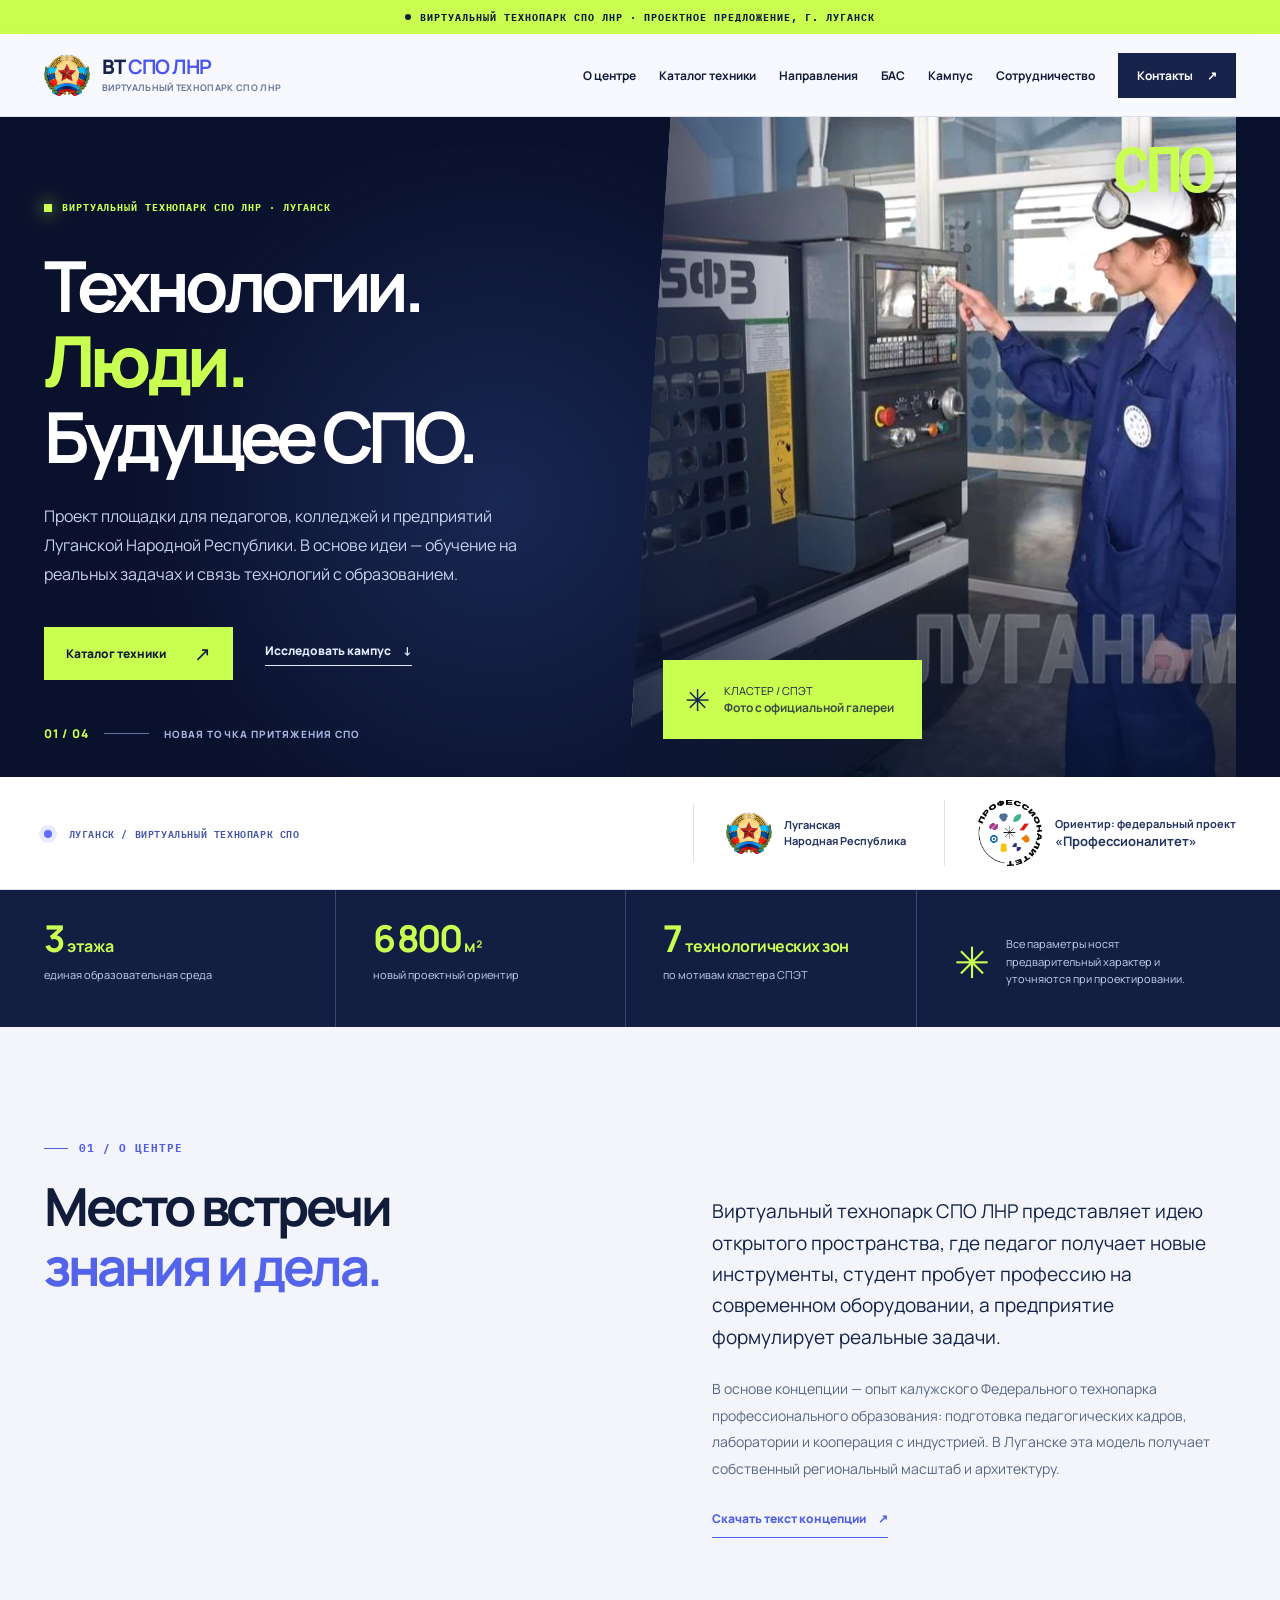
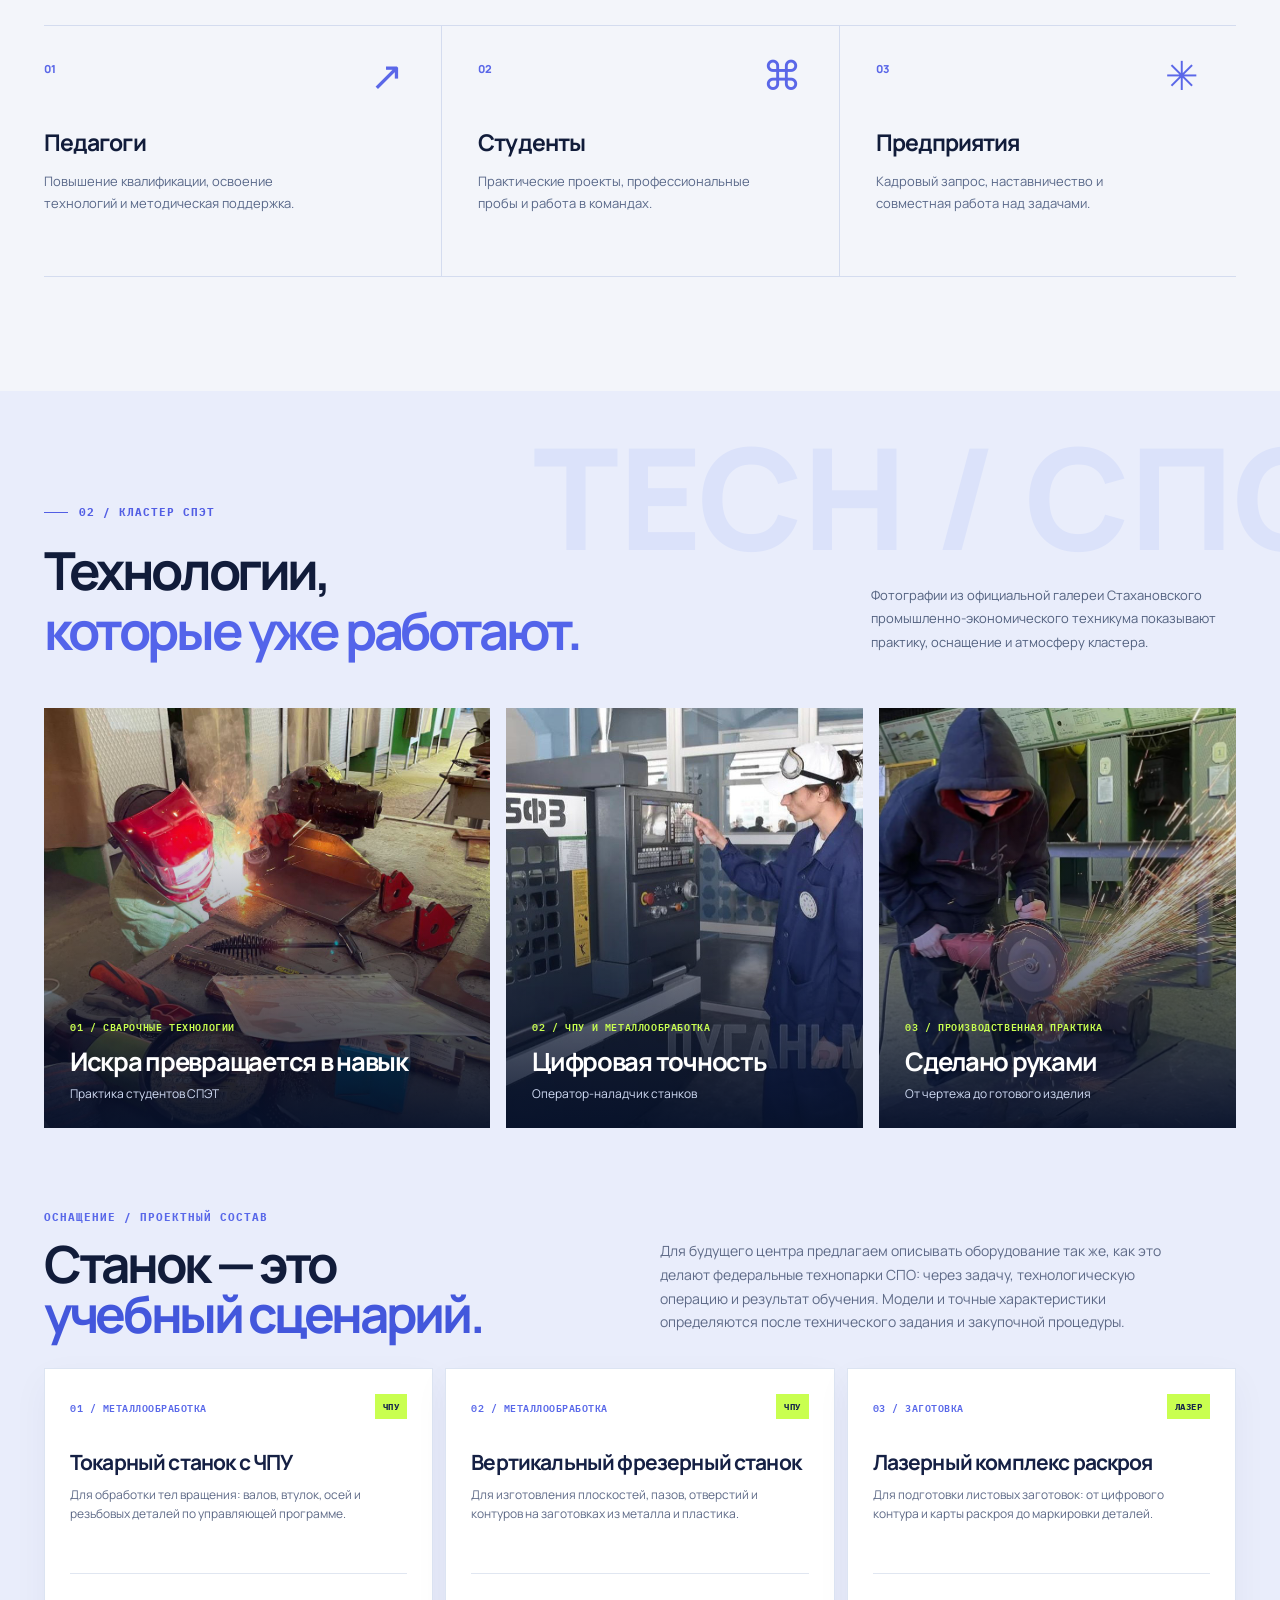
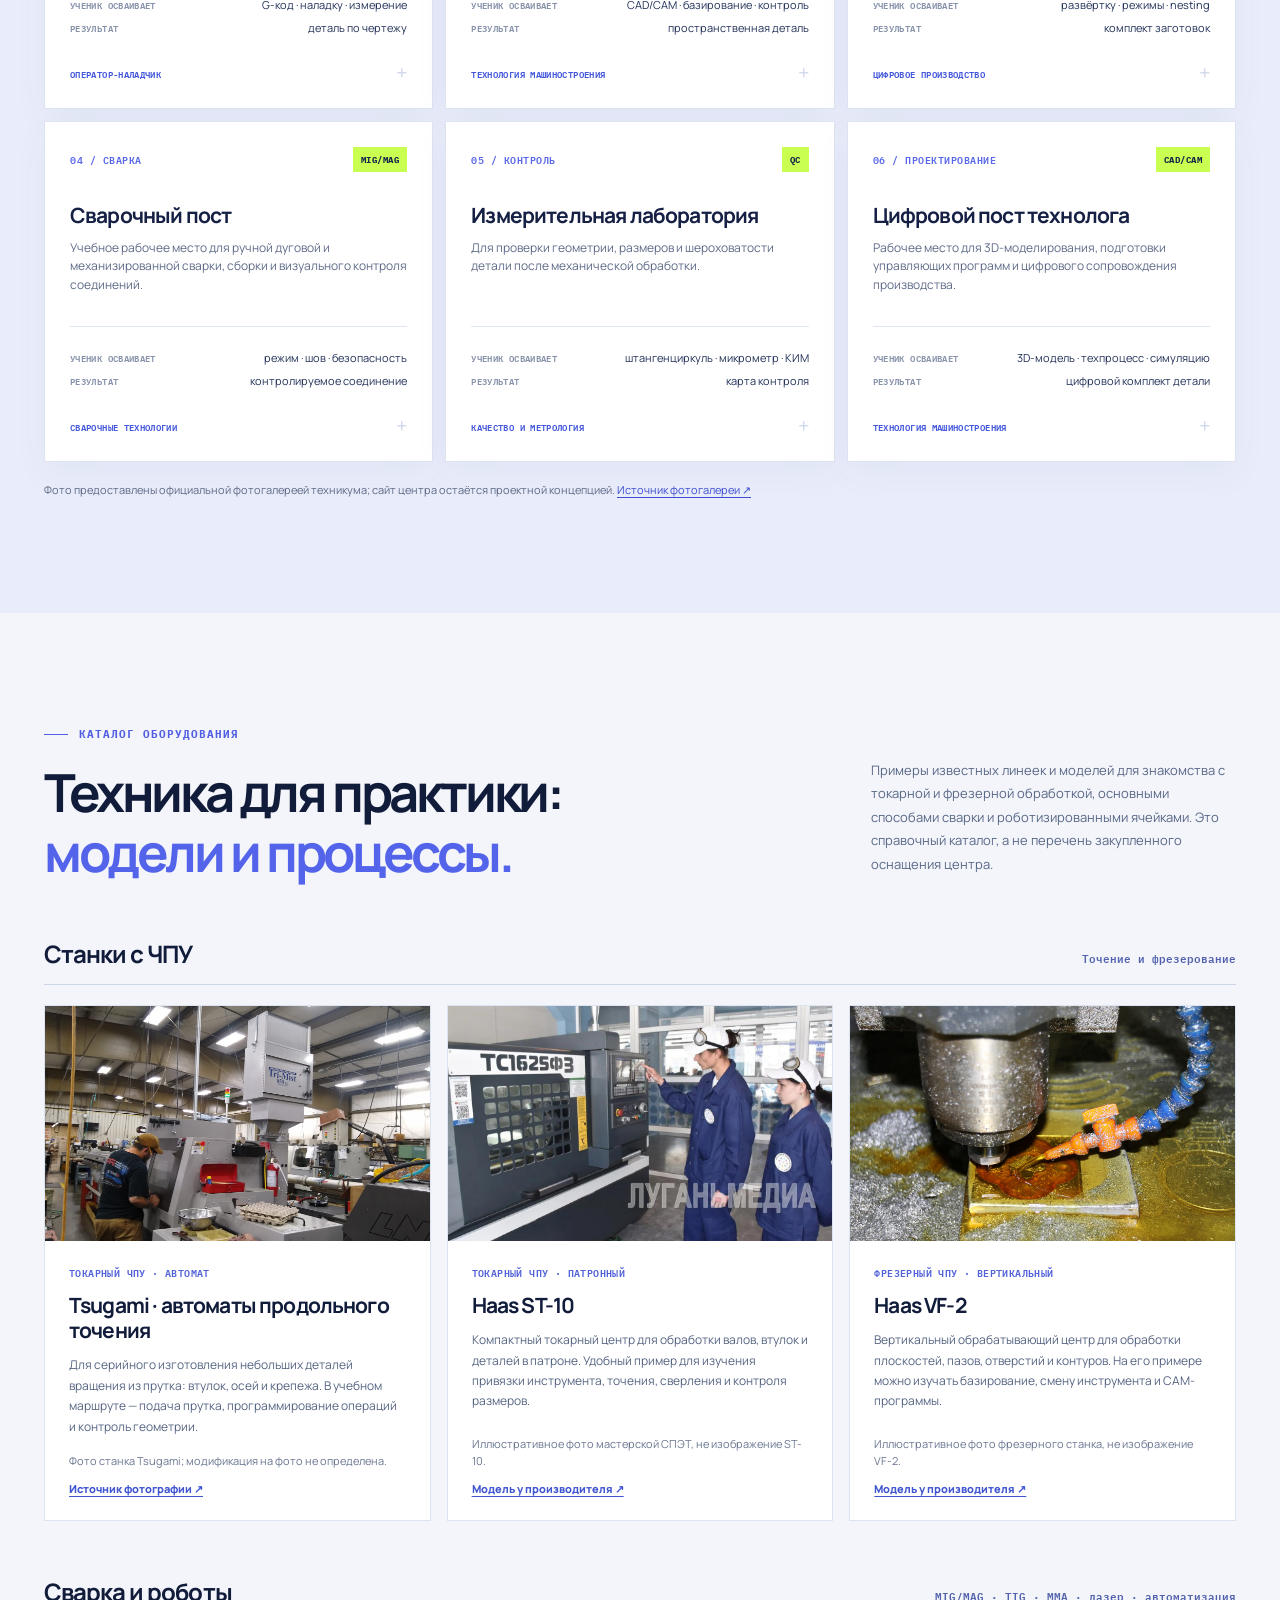
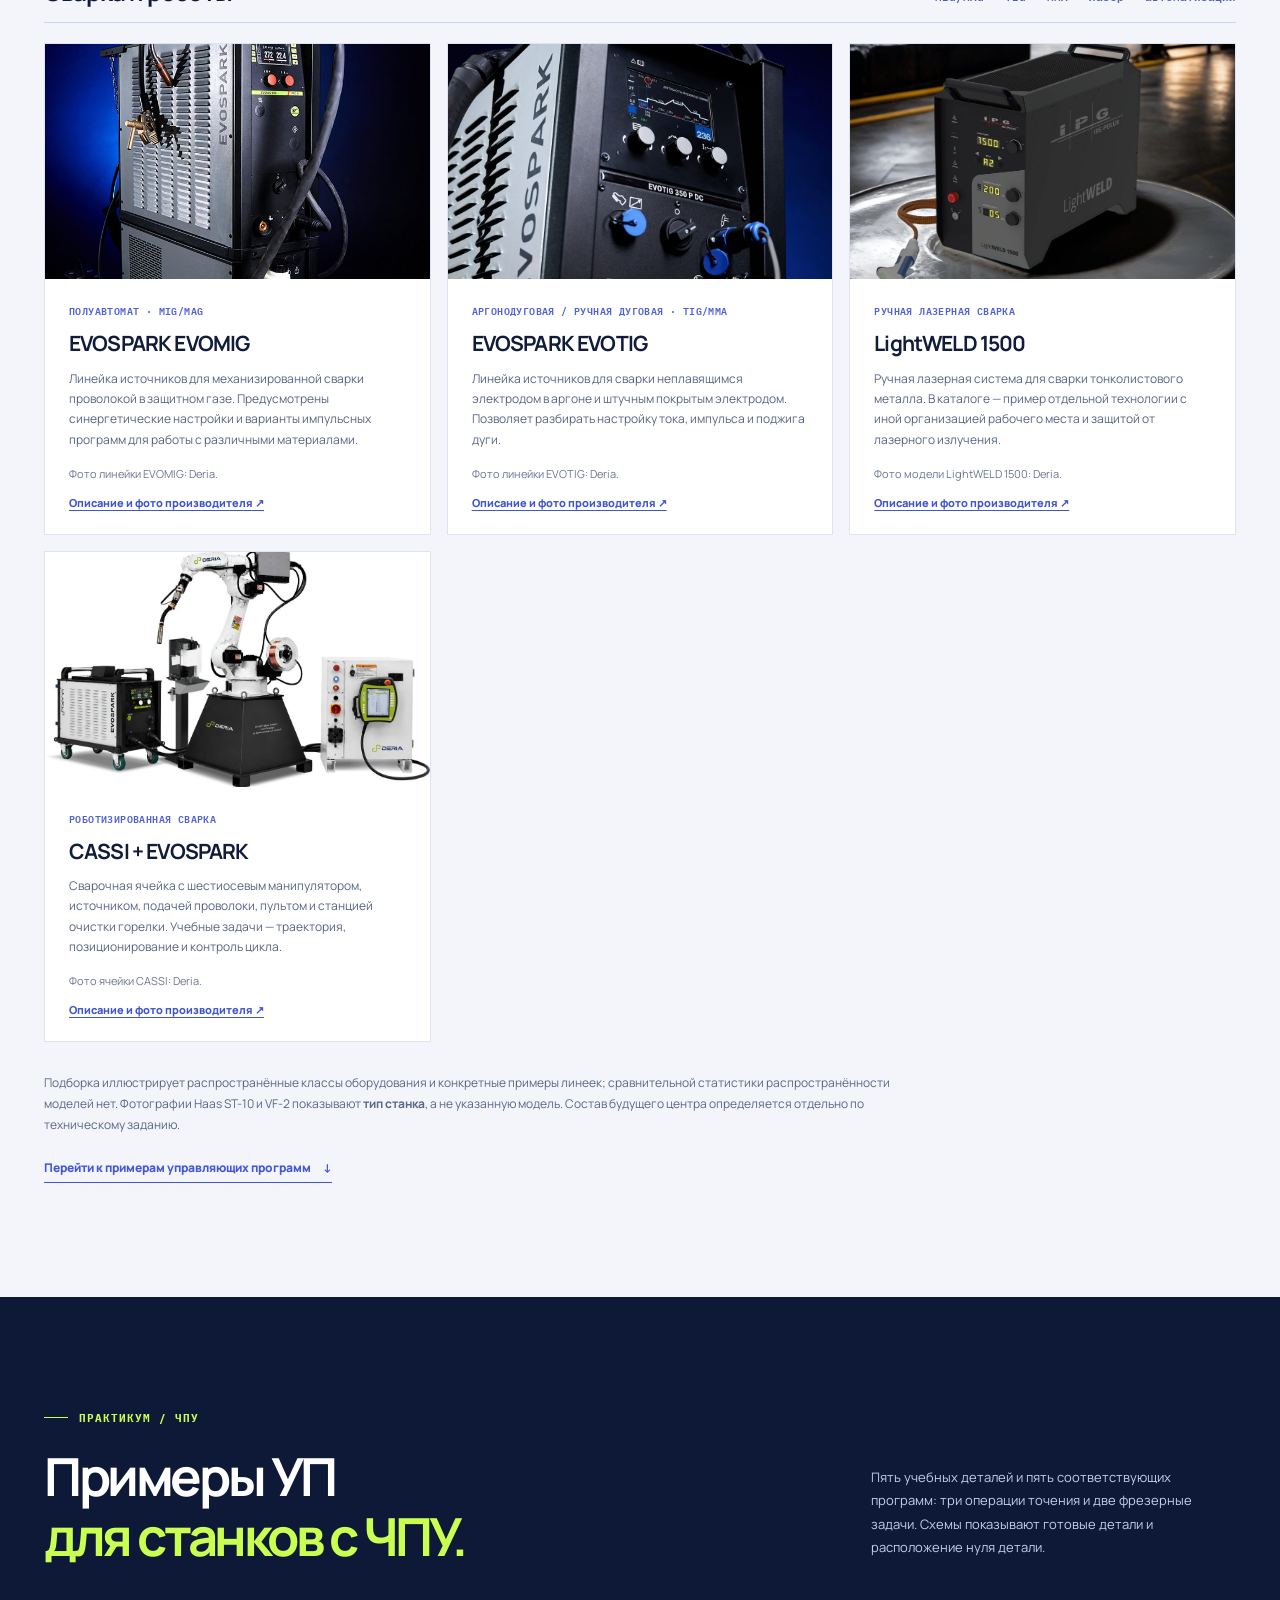
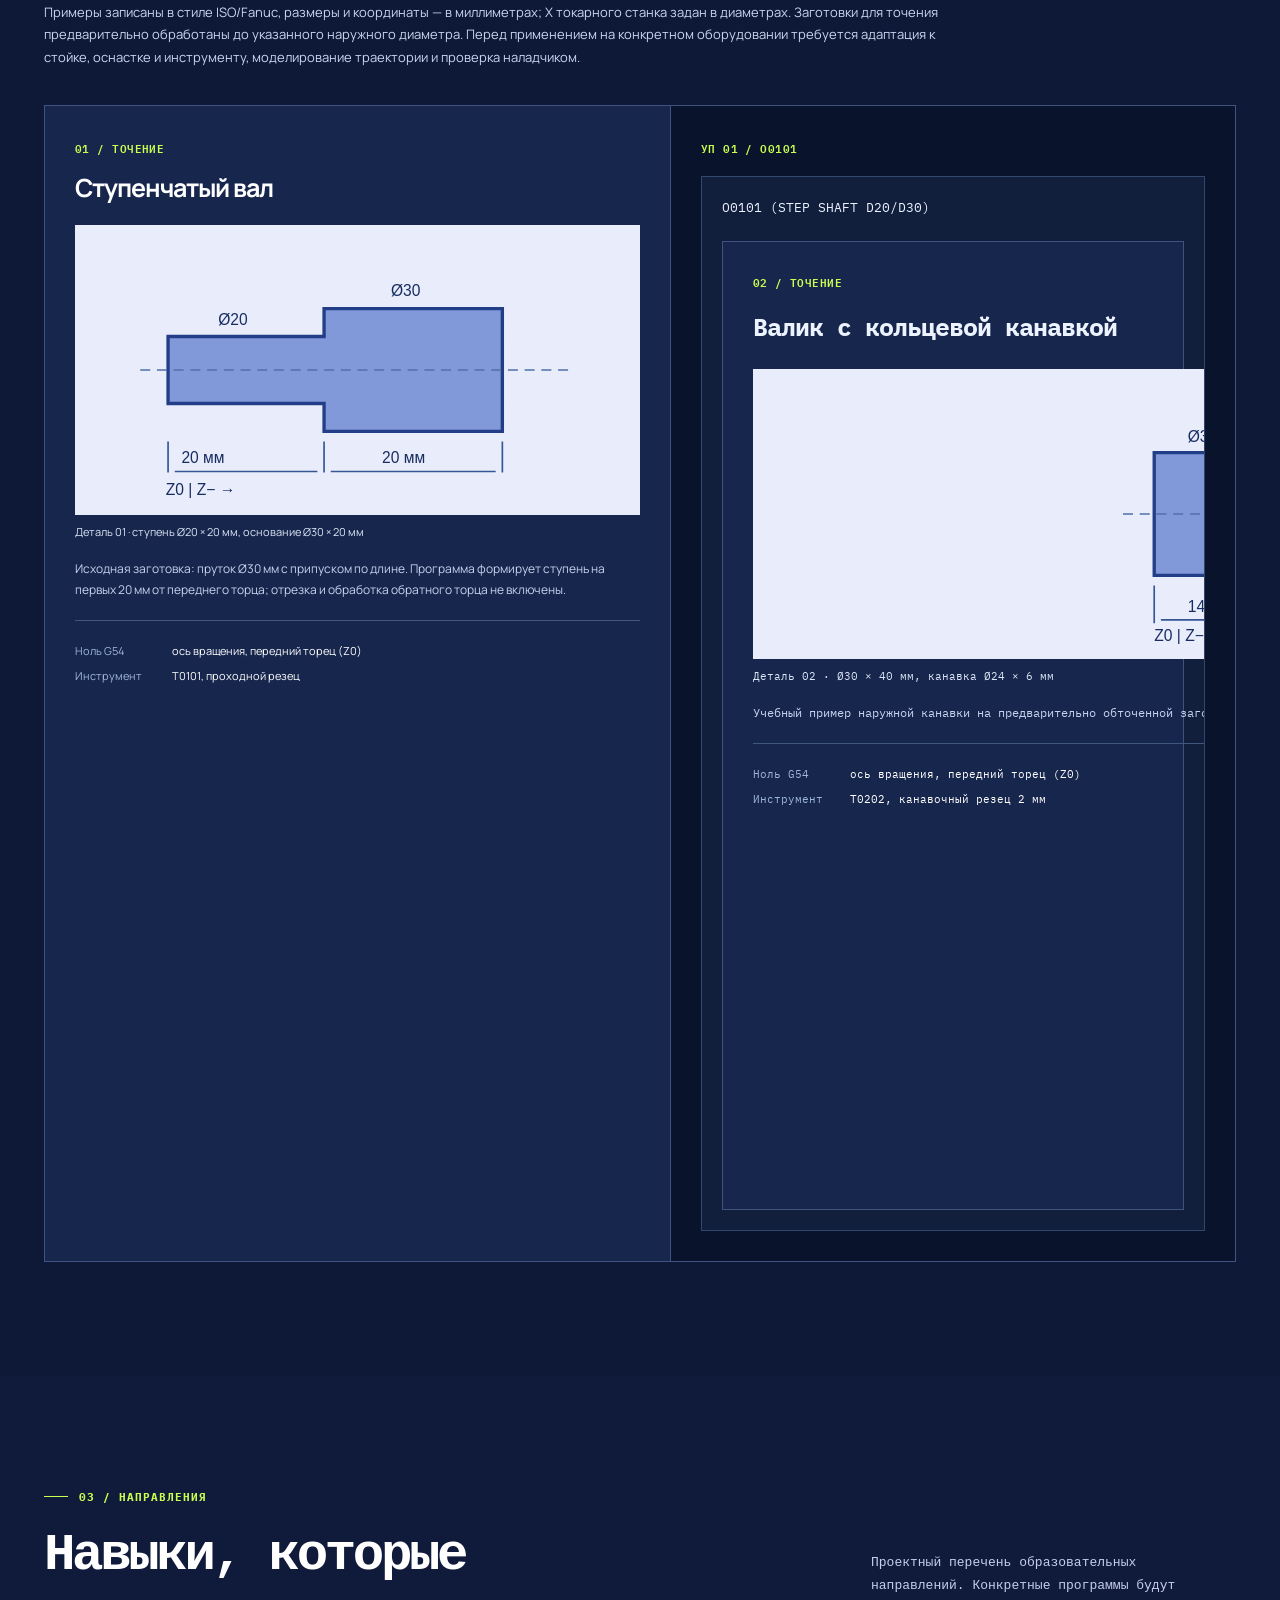
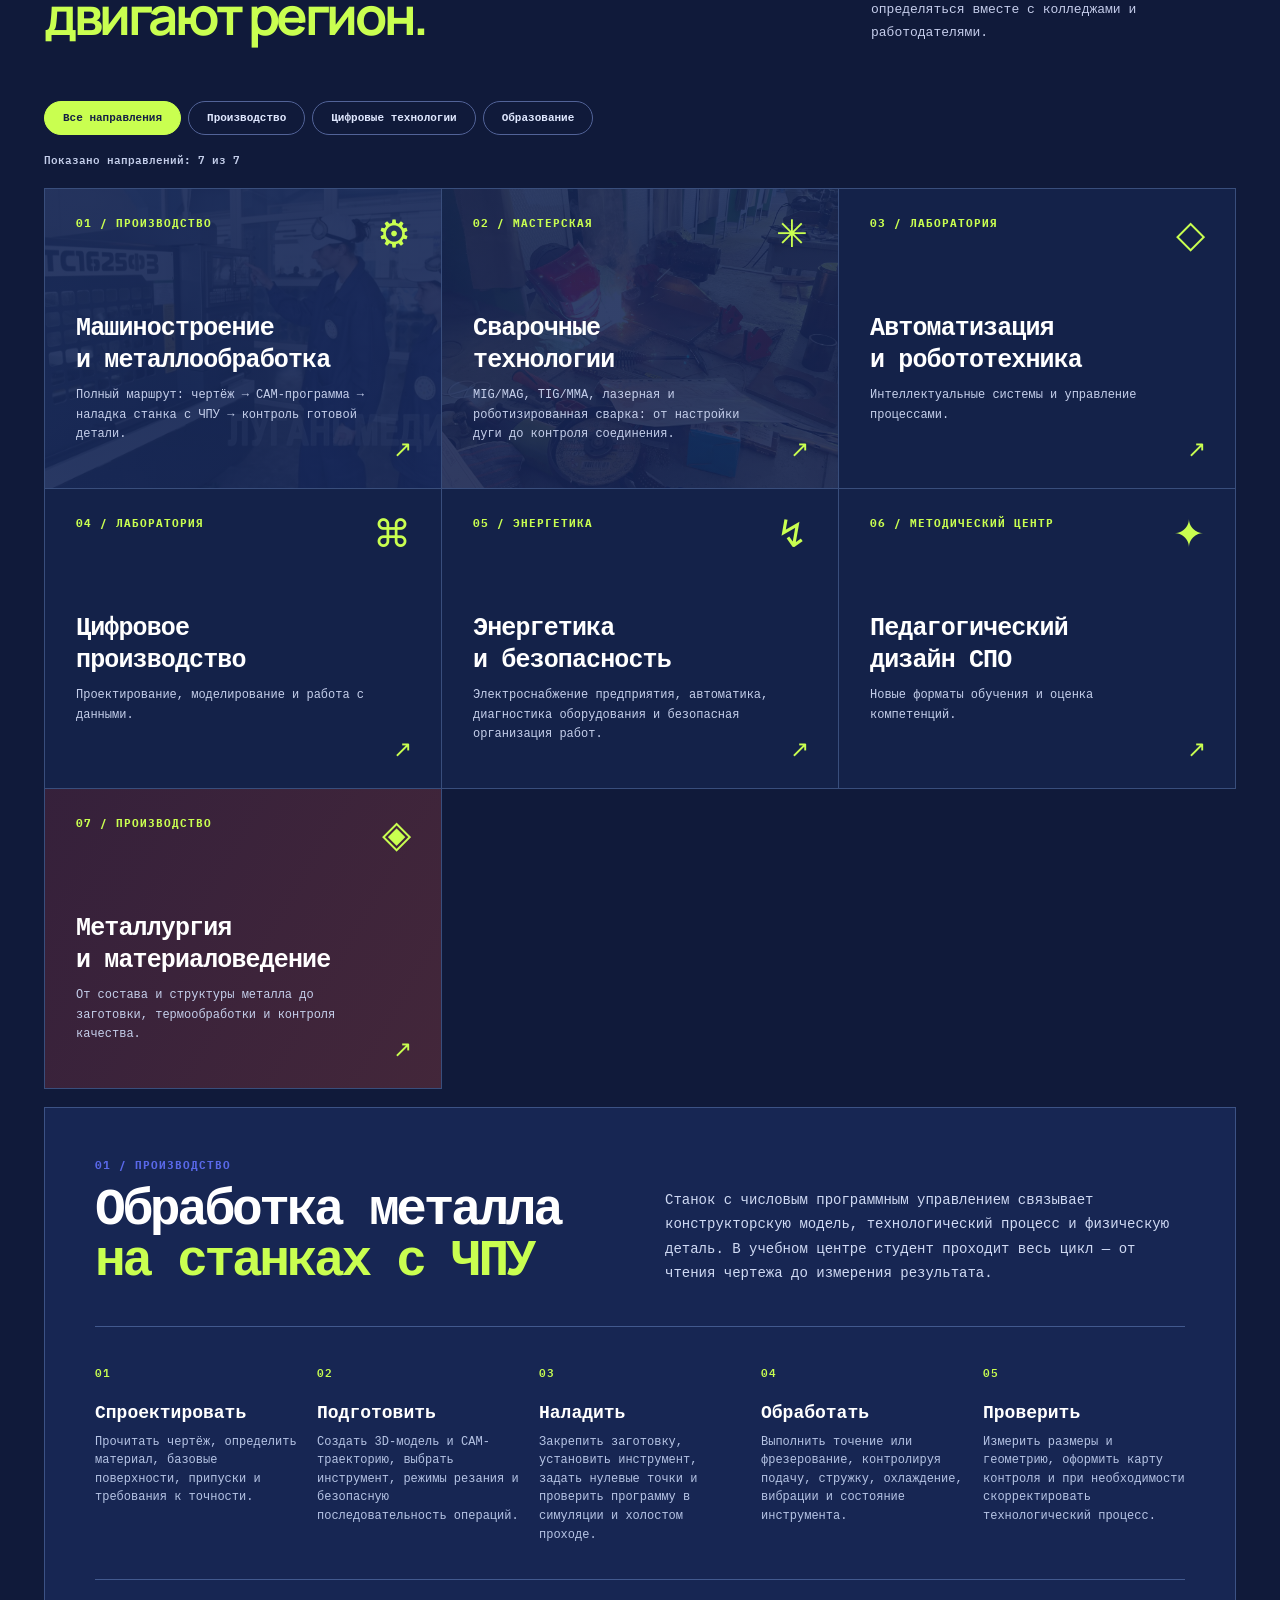
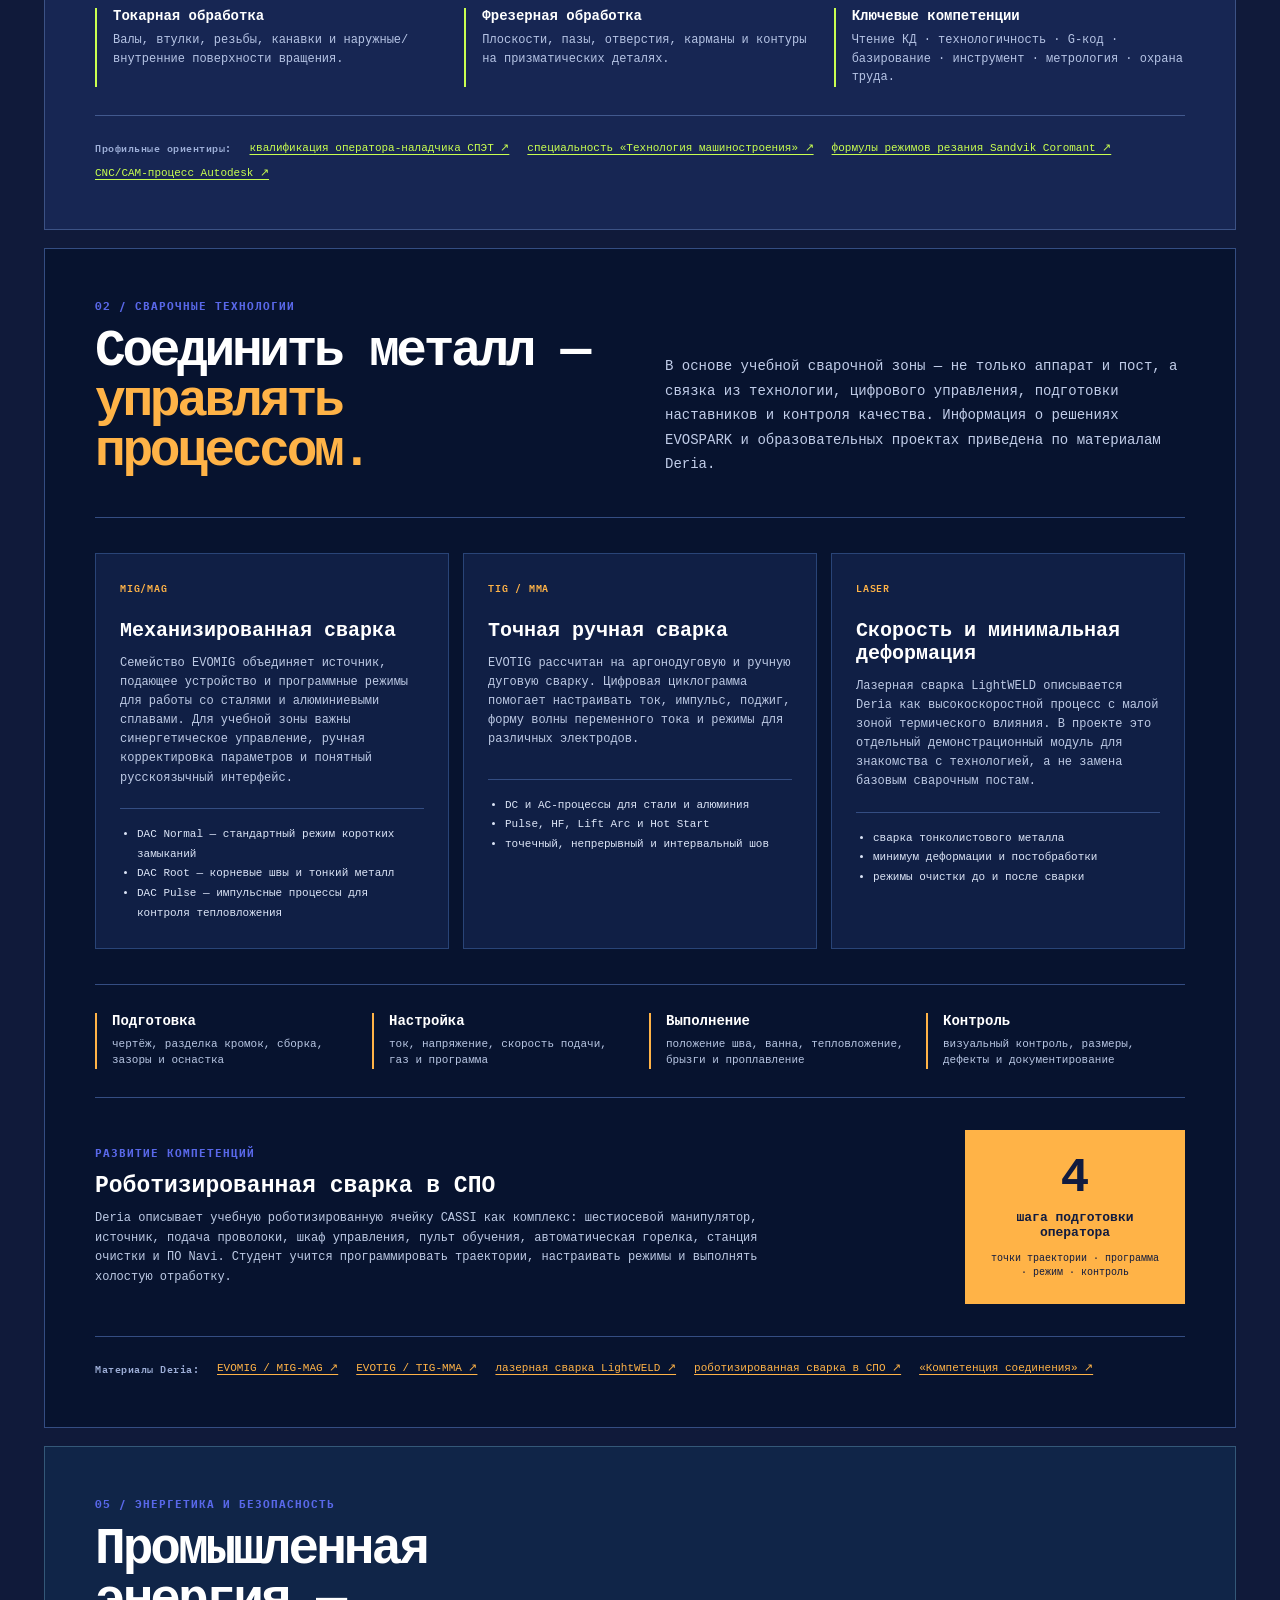
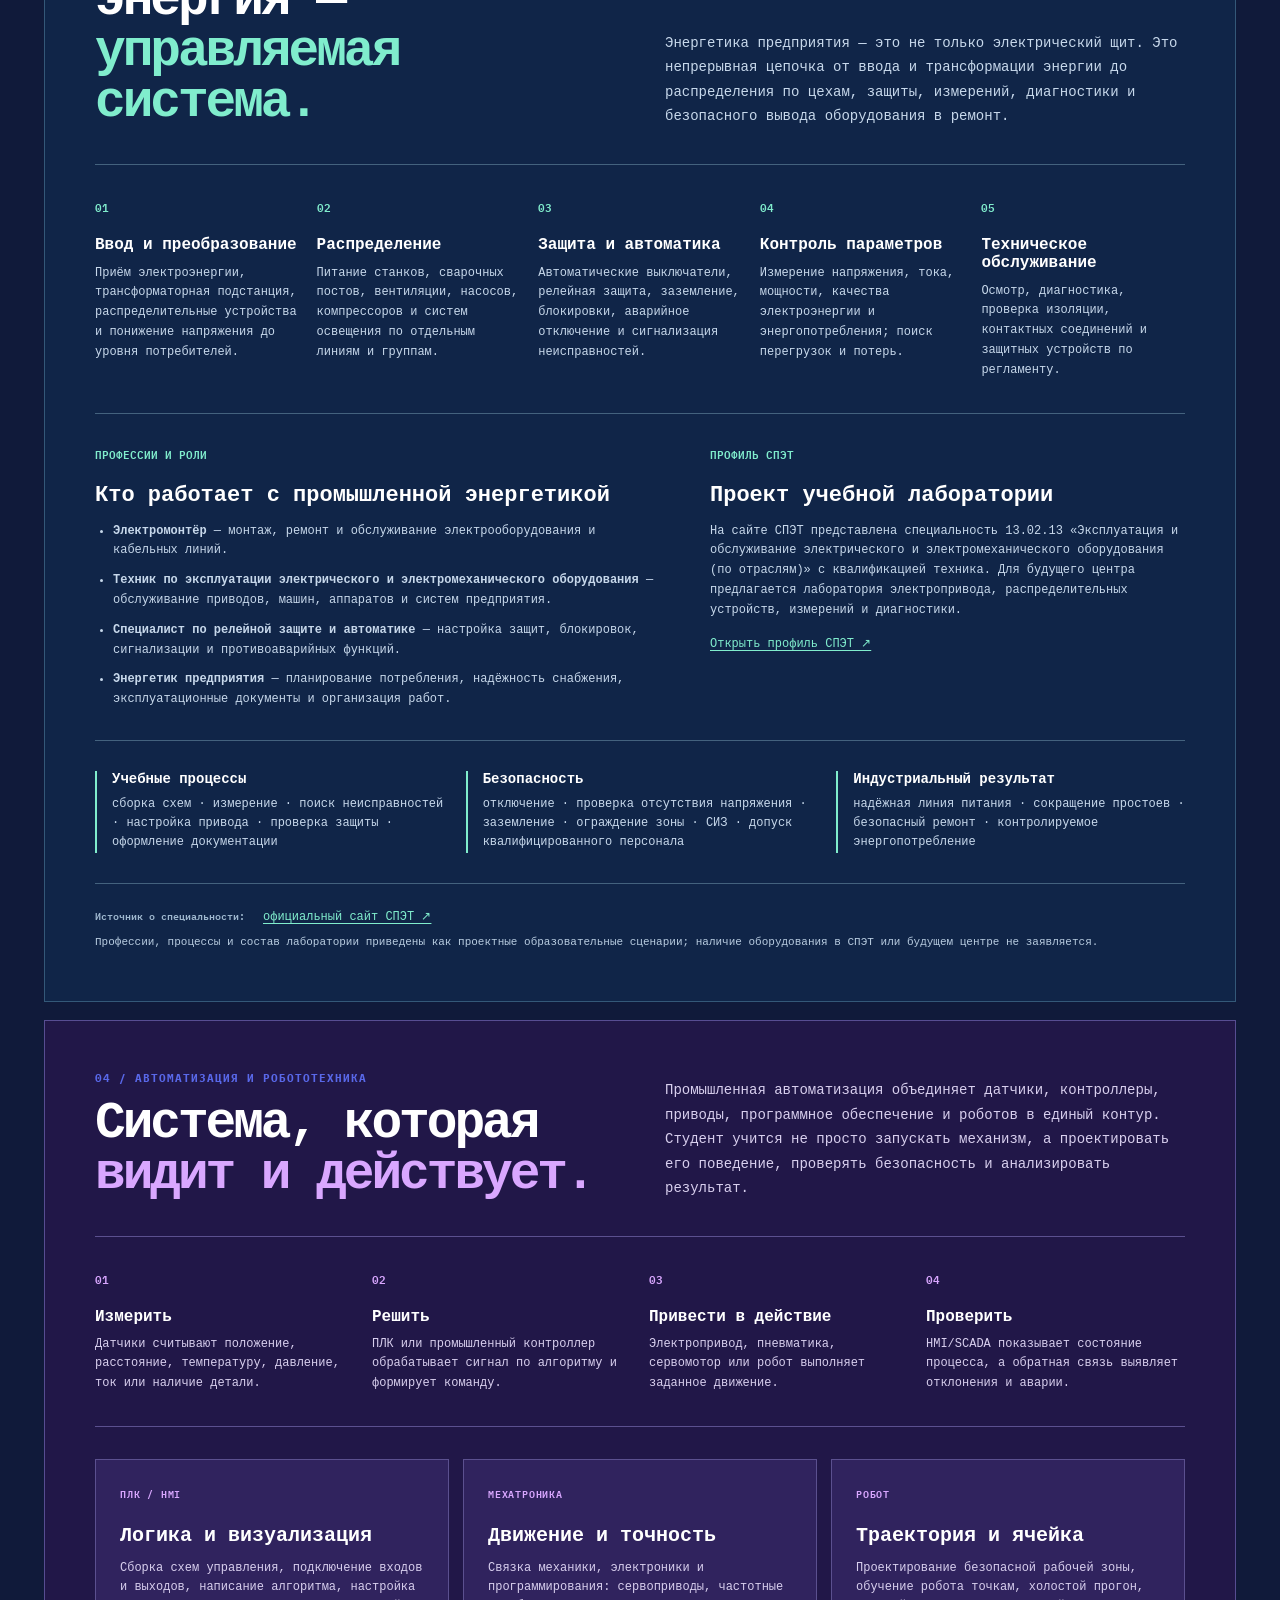
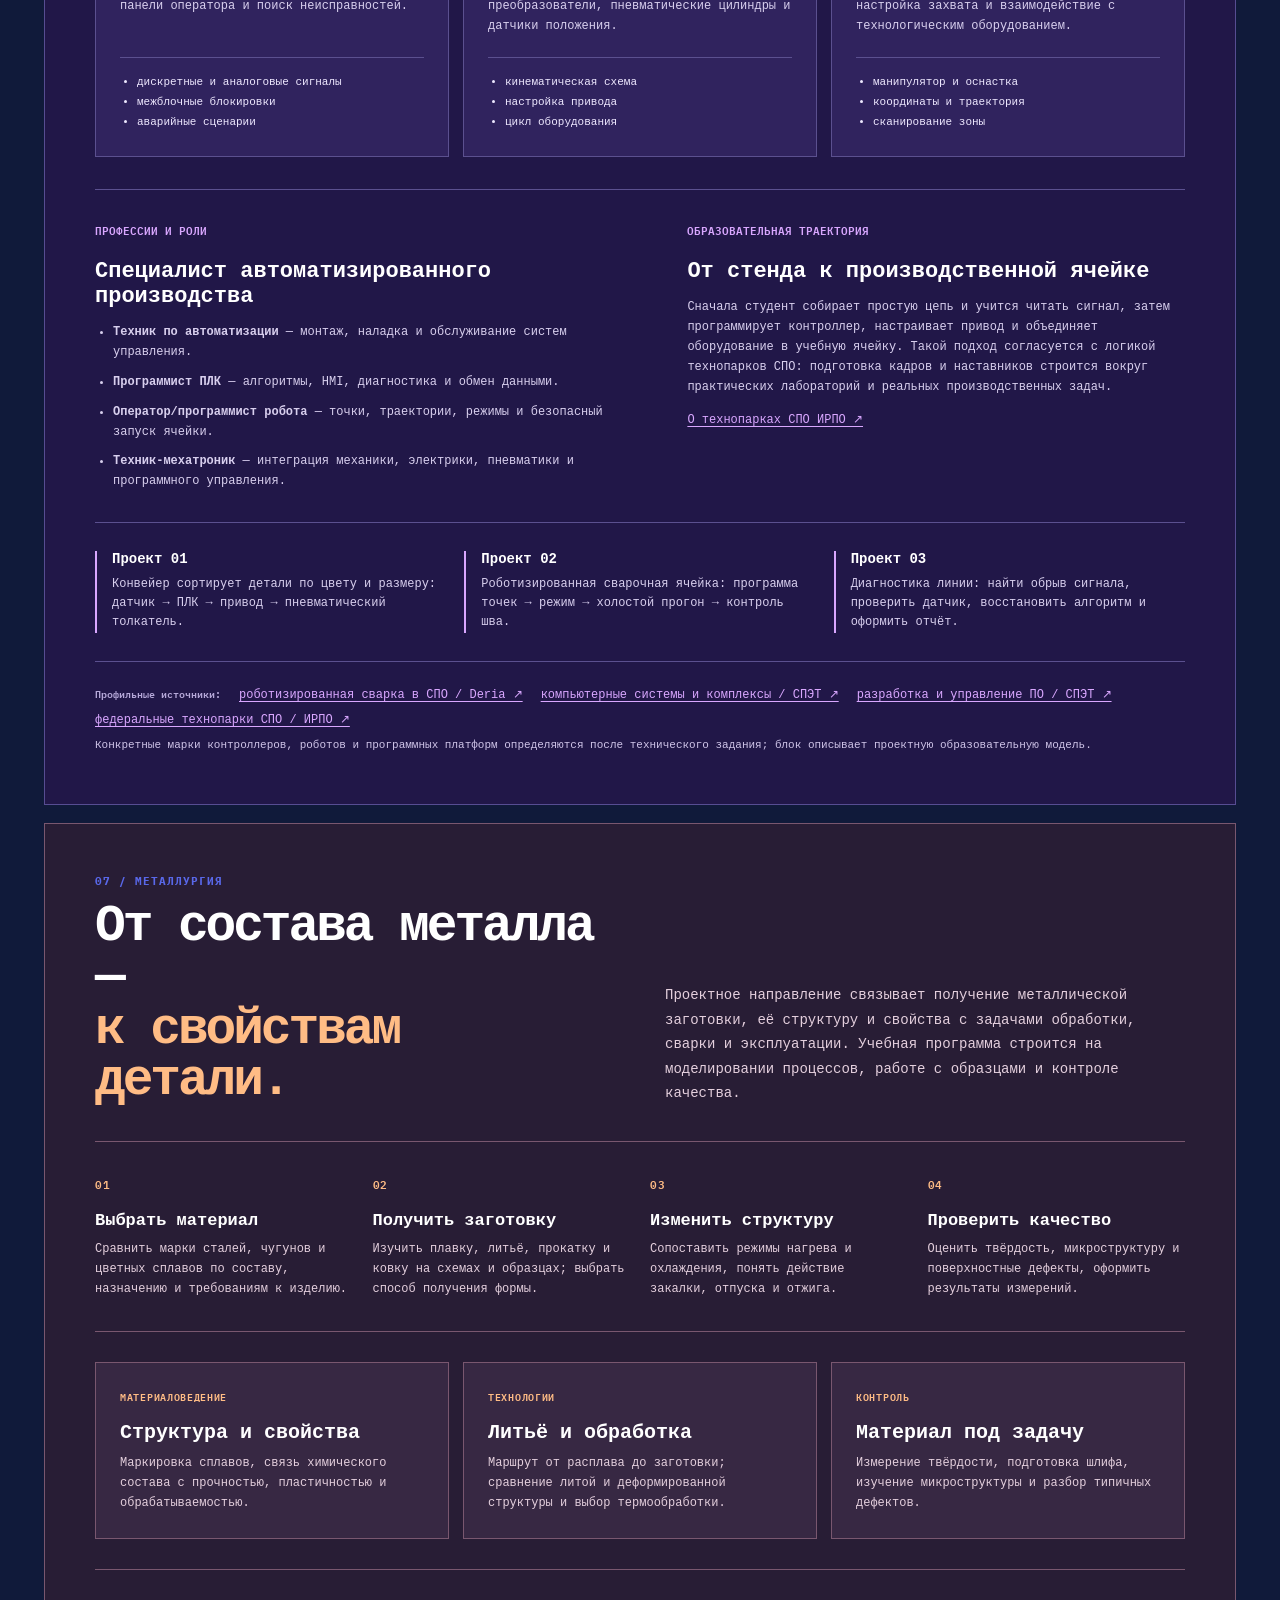
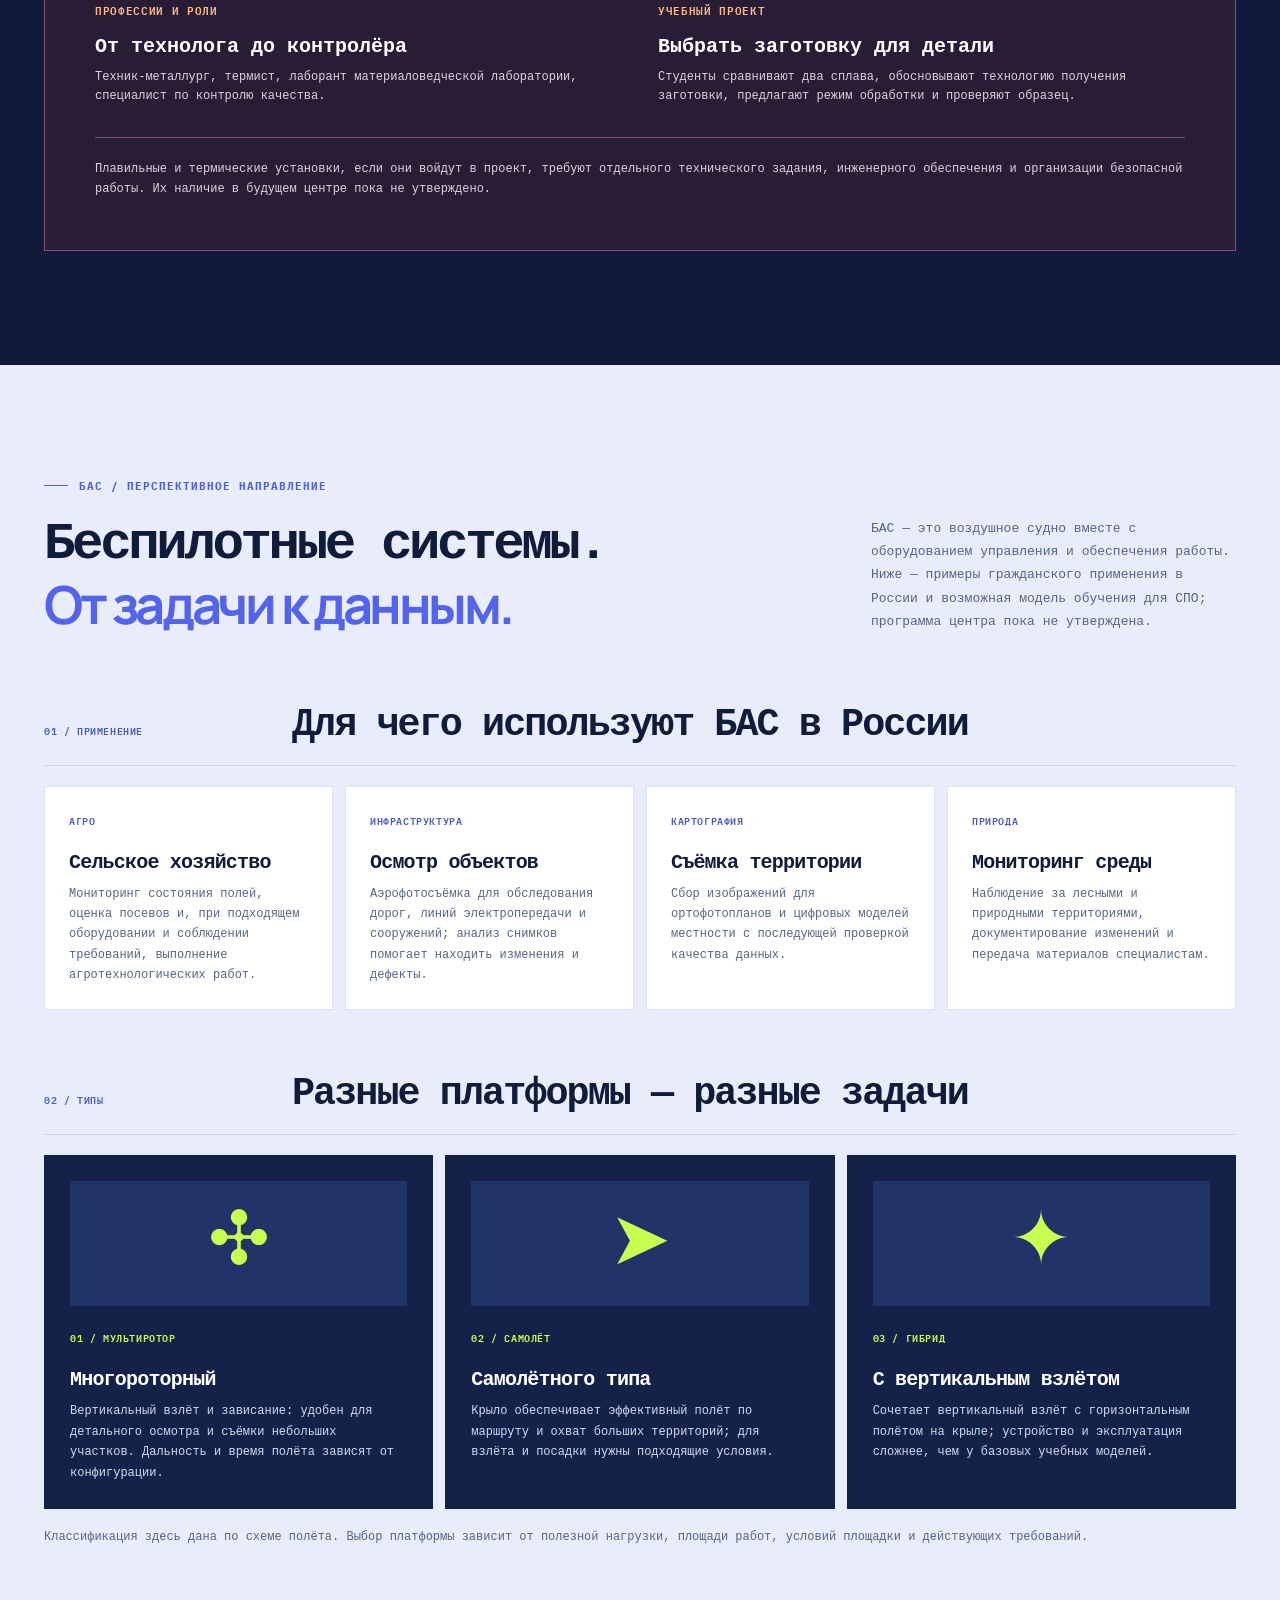
==== regional-spo-lugansk/index.html @ aa0b7fea "Publish virtual SPO technopark site" ====
<!doctype html>
<html lang="ru">
<head>
  <meta charset="utf-8">
  <meta name="viewport" content="width=device-width, initial-scale=1">
  <meta name="theme-color" content="#080e24">
  <meta name="description" content="Виртуальный технопарк СПО ЛНР: проектные направления, партнёрство и эскиз образовательного кампуса в Луганске.">
  <title>Виртуальный технопарк СПО ЛНР — концепция кампуса в Луганске</title>
  <link rel="stylesheet" href="styles.css">
  <link rel="stylesheet" href="redesign.css">
  <noscript><style>@media(max-width:1000px){.menu-toggle{display:none}.main-nav{display:flex;position:static;box-shadow:none;padding:0 0 16px;flex-direction:column;align-items:stretch}.header-inner{flex-wrap:wrap}.main-nav{width:100%}}.filter-bar{display:none}.floor-tabs .floor-tab:not(:first-child){display:none}</style></noscript>
  <script src="script.js" defer></script>
</head>
<body>
  <a class="skip-link" href="#main">Перейти к содержимому</a>
  <div class="notice"><span class="notice-dot" aria-hidden="true"></span> Виртуальный технопарк СПО ЛНР · проектное предложение, г. Луганск</div>
  <header class="site-header" id="top">
    <div class="container header-inner">
      <a class="brand" href="#top" aria-label="Виртуальный технопарк СПО ЛНР — главная">
        <img class="brand-coat" src="assets/lnr-coat-of-arms.svg" alt="" width="46" height="50">
        <span class="brand-name">ВТ <b>СПО ЛНР</b><small>Виртуальный технопарк СПО ЛНР</small></span>
      </a>
      <button class="menu-toggle" type="button" aria-label="Открыть меню" aria-controls="main-nav" aria-expanded="false"><span></span><span></span><span></span></button>
      <nav id="main-nav" class="main-nav" aria-label="Основная навигация">
        <a href="#about">О центре</a><a href="#equipment">Каталог техники</a><a href="#directions">Направления</a><a href="#bas">БАС</a><a href="#campus">Кампус</a><a href="#partnership">Сотрудничество</a>
        <a class="nav-cta" href="#contacts">Контакты <span aria-hidden="true">↗</span></a>
      </nav>
    </div>
  </header>

  <main id="main">
    <section class="hero" aria-labelledby="hero-title">
      <div class="container hero-grid">
        <div class="hero-copy">
          <div class="eyebrow"><span class="tiny-square"></span> ВИРТУАЛЬНЫЙ ТЕХНОПАРК СПО ЛНР · ЛУГАНСК</div>
          <h1 id="hero-title">Технологии.<br><em>Люди.</em><br>Будущее СПО.</h1>
          <p class="hero-intro">Проект площадки для педагогов, колледжей и предприятий Луганской Народной Республики. В основе идеи — обучение на реальных задачах и связь технологий с образованием.</p>
          <div class="hero-actions"><a class="button button-primary" href="#equipment">Каталог техники <span aria-hidden="true">↗</span></a><a class="text-link" href="#campus">Исследовать кампус <span aria-hidden="true">↓</span></a></div>
          <div class="hero-foot"><span class="hero-foot-number">01 / 04</span><span class="hero-foot-line"></span><span>НОВАЯ ТОЧКА ПРИТЯЖЕНИЯ СПО</span></div>
        </div>
        <div class="hero-visual">
          <img src="assets/cluster-professionalitet-03.jpg" alt="Студентки знакомятся с токарным станком с ЧПУ в мастерской Стахановского промышленно-экономического техникума" fetchpriority="high">
          <div class="visual-tag"><span class="tag-symbol">✳</span><span>КЛАСТЕР / СПЭТ<br><b>Фото с официальной галереи</b></span></div>
          <div class="visual-number" aria-hidden="true">СПО</div>
        </div>
      </div>
    </section>

    <section class="symbol-band" aria-label="Геральдика и федеральный проект">
      <div class="container symbol-inner">
        <div class="symbol-intro"><span class="pulse" aria-hidden="true"></span> ЛУГАНСК / ВИРТУАЛЬНЫЙ ТЕХНОПАРК СПО</div>
        <a class="symbol-item" href="https://commons.wikimedia.org/wiki/File:Coat_of_Arms_of_Lugansk_People%27s_Republic.svg" target="_blank" rel="noopener noreferrer"><img src="assets/lnr-coat-of-arms.svg" width="50" height="57" alt="Герб Луганской Народной Республики"><span>Луганская<br>Народная Республика</span></a>
        <a class="symbol-item symbol-project" href="https://firpo.ru/activities/projects/federalnyy-proekt-professionalitet/" target="_blank" rel="noopener noreferrer"><img src="assets/professionalitet-logo.png" width="72" height="72" alt="Графический знак федерального проекта «Профессионалитет»"><span>Ориентир: федеральный проект<br><strong>«Профессионалитет»</strong></span></a>
      </div>
    </section>

    <section class="metric-band" aria-label="Предварительные показатели здания">
      <div class="container metric-grid">
        <div><strong>3 <span>этажа</span></strong><p>единая образовательная среда</p></div>
        <div><strong>6 800 <span>м²</span></strong><p>новый проектный ориентир</p></div>
        <div><strong>7 <span>технологических зон</span></strong><p>по мотивам кластера СПЭТ</p></div>
        <div class="metric-caption"><span class="asterisk">✳</span><p>Все параметры носят предварительный характер и уточняются при проектировании.</p></div>
      </div>
    </section>

    <section class="section about-section" id="about" aria-labelledby="about-title">
      <div class="container about-layout">
        <div class="section-lead"><div class="section-label">01 / О ЦЕНТРЕ</div><h2 id="about-title">Место встречи<br><em>знания и дела.</em></h2></div>
        <div class="about-content"><p class="large-copy">Виртуальный технопарк СПО ЛНР представляет идею открытого пространства, где педагог получает новые инструменты, студент пробует профессию на современном оборудовании, а предприятие формулирует реальные задачи.</p><p>В основе концепции — опыт калужского Федерального технопарка профессионального образования: подготовка педагогических кадров, лаборатории и кооперация с индустрией. В Луганске эта модель получает собственный региональный масштаб и архитектуру.</p><a class="inline-link" href="КОНЦЕПЦИЯ_И_ЭСКИЗНЫЙ_ПРОЕКТ.md" download>Скачать текст концепции <span aria-hidden="true">↗</span></a></div>
      </div>
      <div class="container principle-grid">
        <article class="principle"><span>01</span><div class="principle-icon" aria-hidden="true">↗</div><h3>Педагоги</h3><p>Повышение квалификации, освоение технологий и методическая поддержка.</p></article>
        <article class="principle"><span>02</span><div class="principle-icon" aria-hidden="true">⌘</div><h3>Студенты</h3><p>Практические проекты, профессиональные пробы и работа в командах.</p></article>
        <article class="principle"><span>03</span><div class="principle-icon" aria-hidden="true">✳</div><h3>Предприятия</h3><p>Кадровый запрос, наставничество и совместная работа над задачами.</p></article>
      </div>
    </section>

    <section class="section technology-section" id="technology" aria-labelledby="technology-title">
      <div class="container">
        <div class="section-top"><div><div class="section-label">02 / КЛАСТЕР СПЭТ</div><h2 id="technology-title">Технологии,<br><em>которые уже работают.</em></h2></div><p>Фотографии из официальной галереи Стахановского промышленно-экономического техникума показывают практику, оснащение и атмосферу кластера.</p></div>
        <div class="technology-grid">
          <figure class="technology-card technology-featured"><img src="assets/cluster-welding-02.jpg" alt="Студент выполняет сварочную работу в мастерской техникума" loading="lazy"><figcaption><span>01 / СВАРОЧНЫЕ ТЕХНОЛОГИИ</span><strong>Искра превращается в навык</strong><small>Практика студентов СПЭТ</small></figcaption></figure>
          <figure class="technology-card"><img src="assets/cluster-professionalitet-03.jpg" alt="Студентки работают у токарного станка с ЧПУ в мастерской СПЭТ" loading="lazy"><figcaption><span>02 / ЧПУ И МЕТАЛЛООБРАБОТКА</span><strong>Цифровая точность</strong><small>Оператор-наладчик станков</small></figcaption></figure>
          <figure class="technology-card"><img src="assets/cluster-practice-02.jpg" alt="Студент выполняет практическую работу со слесарными инструментами в мастерской СПЭТ" loading="lazy"><figcaption><span>03 / ПРОИЗВОДСТВЕННАЯ ПРАКТИКА</span><strong>Сделано руками</strong><small>От чертежа до готового изделия</small></figcaption></figure>
        </div>
        <div class="machine-heading"><div><span class="mini-label">ОСНАЩЕНИЕ / ПРОЕКТНЫЙ СОСТАВ</span><h3>Станок — это<br><em>учебный сценарий.</em></h3></div><p>Для будущего центра предлагаем описывать оборудование так же, как это делают федеральные технопарки СПО: через задачу, технологическую операцию и результат обучения. Модели и точные характеристики определяются после технического задания и закупочной процедуры.</p></div>
        <div class="machine-grid">
          <article class="machine-card"><div class="machine-card-top"><span>01 / МЕТАЛЛООБРАБОТКА</span><b>ЧПУ</b></div><h4>Токарный станок с ЧПУ</h4><p>Для обработки тел вращения: валов, втулок, осей и резьбовых деталей по управляющей программе.</p><dl><div><dt>Ученик осваивает</dt><dd>G-код · наладку · измерение</dd></div><div><dt>Результат</dt><dd>деталь по чертежу</dd></div></dl><span class="machine-tag">Оператор-наладчик</span></article>
          <article class="machine-card"><div class="machine-card-top"><span>02 / МЕТАЛЛООБРАБОТКА</span><b>ЧПУ</b></div><h4>Вертикальный фрезерный станок</h4><p>Для изготовления плоскостей, пазов, отверстий и контуров на заготовках из металла и пластика.</p><dl><div><dt>Ученик осваивает</dt><dd>CAD/CAM · базирование · контроль</dd></div><div><dt>Результат</dt><dd>пространственная деталь</dd></div></dl><span class="machine-tag">Технология машиностроения</span></article>
          <article class="machine-card"><div class="machine-card-top"><span>03 / ЗАГОТОВКА</span><b>ЛАЗЕР</b></div><h4>Лазерный комплекс раскроя</h4><p>Для подготовки листовых заготовок: от цифрового контура и карты раскроя до маркировки деталей.</p><dl><div><dt>Ученик осваивает</dt><dd>развёртку · режимы · nesting</dd></div><div><dt>Результат</dt><dd>комплект заготовок</dd></div></dl><span class="machine-tag">Цифровое производство</span></article>
          <article class="machine-card"><div class="machine-card-top"><span>04 / СВАРКА</span><b>MIG/MAG</b></div><h4>Сварочный пост</h4><p>Учебное рабочее место для ручной дуговой и механизированной сварки, сборки и визуального контроля соединений.</p><dl><div><dt>Ученик осваивает</dt><dd>режим · шов · безопасность</dd></div><div><dt>Результат</dt><dd>контролируемое соединение</dd></div></dl><span class="machine-tag">Сварочные технологии</span></article>
          <article class="machine-card"><div class="machine-card-top"><span>05 / КОНТРОЛЬ</span><b>QC</b></div><h4>Измерительная лаборатория</h4><p>Для проверки геометрии, размеров и шероховатости детали после механической обработки.</p><dl><div><dt>Ученик осваивает</dt><dd>штангенциркуль · микрометр · КИМ</dd></div><div><dt>Результат</dt><dd>карта контроля</dd></div></dl><span class="machine-tag">Качество и метрология</span></article>
          <article class="machine-card"><div class="machine-card-top"><span>06 / ПРОЕКТИРОВАНИЕ</span><b>CAD/CAM</b></div><h4>Цифровой пост технолога</h4><p>Рабочее место для 3D-моделирования, подготовки управляющих программ и цифрового сопровождения производства.</p><dl><div><dt>Ученик осваивает</dt><dd>3D-модель · техпроцесс · симуляцию</dd></div><div><dt>Результат</dt><dd>цифровой комплект детали</dd></div></dl><span class="machine-tag">Технология машиностроения</span></article>
        </div>
        <p class="technology-disclaimer">Фото предоставлены официальной фотогалереей техникума; сайт центра остаётся проектной концепцией. <a href="#credits">Источник фотогалереи ↗</a></p>
      </div>
    </section>

    <section class="section equipment-section" id="equipment" aria-labelledby="equipment-title">
      <div class="container">
        <div class="section-top equipment-intro"><div><div class="section-label">КАТАЛОГ ОБОРУДОВАНИЯ</div><h2 id="equipment-title">Техника для практики:<br><em>модели и процессы.</em></h2></div><p>Примеры известных линеек и моделей для знакомства с токарной и фрезерной обработкой, основными способами сварки и роботизированными ячейками. Это справочный каталог, а не перечень закупленного оснащения центра.</p></div>
        <h3 class="equipment-group-title">Станки с ЧПУ <span>Точение и фрезерование</span></h3>
        <div class="equipment-grid">
          <article class="equipment-card"><img src="assets/cnc-lathe.jpg" alt="Фотография токарного станка Tsugami с ЧПУ в работе; точная модель на снимке не установлена" loading="lazy"><div class="equipment-body"><span class="equipment-type">ТОКАРНЫЙ ЧПУ · АВТОМАТ</span><h4>Tsugami · автоматы продольного точения</h4><p>Для серийного изготовления небольших деталей вращения из прутка: втулок, осей и крепежа. В учебном маршруте — подача прутка, программирование операций и контроль геометрии.</p><span class="equipment-photo-note">Фото станка Tsugami; модификация на фото не определена.</span><a href="https://commons.wikimedia.org/wiki/File:Tsugami_CNC_Lathe.jpg" target="_blank" rel="noopener noreferrer">Источник фотографии ↗</a></div></article>
          <article class="equipment-card"><img src="assets/cluster-professionalitet-03.jpg" alt="Иллюстративное фото токарной мастерской СПЭТ; это не станок Haas ST-10" loading="lazy"><div class="equipment-body"><span class="equipment-type">ТОКАРНЫЙ ЧПУ · ПАТРОННЫЙ</span><h4>Haas ST-10</h4><p>Компактный токарный центр для обработки валов, втулок и деталей в патроне. Удобный пример для изучения привязки инструмента, точения, сверления и контроля размеров.</p><span class="equipment-photo-note">Иллюстративное фото мастерской СПЭТ, не изображение ST-10.</span><a href="https://www.haascnc.com/machines/lathes/st/models/standard/st-10.html" target="_blank" rel="noopener noreferrer">Модель у производителя ↗</a></div></article>
          <article class="equipment-card"><img src="assets/cnc-milling.jpg" alt="Иллюстративное фото фрезерного станка с ЧПУ; это не Haas VF-2" loading="lazy"><div class="equipment-body"><span class="equipment-type">ФРЕЗЕРНЫЙ ЧПУ · ВЕРТИКАЛЬНЫЙ</span><h4>Haas VF-2</h4><p>Вертикальный обрабатывающий центр для обработки плоскостей, пазов, отверстий и контуров. На его примере можно изучать базирование, смену инструмента и CAM-программы.</p><span class="equipment-photo-note">Иллюстративное фото фрезерного станка, не изображение VF-2.</span><a href="https://www.haascnc.com/machines/vertical-mills/vf-series/models/small/vf-2.html" target="_blank" rel="noopener noreferrer">Модель у производителя ↗</a></div></article>
        </div>
        <h3 class="equipment-group-title">Сварка и роботы <span>MIG/MAG · TIG · MMA · лазер · автоматизация</span></h3>
        <div class="equipment-grid">
          <article class="equipment-card"><img src="assets/catalog-evomig.jpg" alt="Сварочный аппарат семейства EVOSPARK EVOMIG на фотографии Deria" loading="lazy"><div class="equipment-body"><span class="equipment-type">ПОЛУАВТОМАТ · MIG/MAG</span><h4>EVOSPARK EVOMIG</h4><p>Линейка источников для механизированной сварки проволокой в защитном газе. Предусмотрены синергетические настройки и варианты импульсных программ для работы с различными материалами.</p><span class="equipment-photo-note">Фото линейки EVOMIG: Deria.</span><a href="https://deria.ru/evospark/mig-mag/" target="_blank" rel="noopener noreferrer">Описание и фото производителя ↗</a></div></article>
          <article class="equipment-card"><img src="assets/catalog-evotig.jpg" alt="Сварочное оборудование семейства EVOSPARK EVOTIG на фотографии Deria" loading="lazy"><div class="equipment-body"><span class="equipment-type">АРГОНОДУГОВАЯ / РУЧНАЯ ДУГОВАЯ · TIG/MMA</span><h4>EVOSPARK EVOTIG</h4><p>Линейка источников для сварки неплавящимся электродом в аргоне и штучным покрытым электродом. Позволяет разбирать настройку тока, импульса и поджига дуги.</p><span class="equipment-photo-note">Фото линейки EVOTIG: Deria.</span><a href="https://deria.ru/evospark/tig/" target="_blank" rel="noopener noreferrer">Описание и фото производителя ↗</a></div></article>
          <article class="equipment-card"><img src="assets/catalog-lightweld.jpg" alt="Система лазерной сварки LightWELD 1500 на фотографии Deria" loading="lazy"><div class="equipment-body"><span class="equipment-type">РУЧНАЯ ЛАЗЕРНАЯ СВАРКА</span><h4>LightWELD 1500</h4><p>Ручная лазерная система для сварки тонколистового металла. В каталоге — пример отдельной технологии с иной организацией рабочего места и защитой от лазерного излучения.</p><span class="equipment-photo-note">Фото модели LightWELD 1500: Deria.</span><a href="https://deria.ru/equipment/lazernaya-svarka/" target="_blank" rel="noopener noreferrer">Описание и фото производителя ↗</a></div></article>
          <article class="equipment-card"><img src="assets/catalog-cassi.jpg" alt="Роботизированная сварочная ячейка CASSI с манипулятором на фотографии Deria" loading="lazy"><div class="equipment-body"><span class="equipment-type">РОБОТИЗИРОВАННАЯ СВАРКА</span><h4>CASSI + EVOSPARK</h4><p>Сварочная ячейка с шестиосевым манипулятором, источником, подачей проволоки, пультом и станцией очистки горелки. Учебные задачи — траектория, позиционирование и контроль цикла.</p><span class="equipment-photo-note">Фото ячейки CASSI: Deria.</span><a href="https://deria.ru/equipment/svarochnyj-robot/" target="_blank" rel="noopener noreferrer">Описание и фото производителя ↗</a></div></article>
        </div>
        <p class="equipment-disclaimer">Подборка иллюстрирует распространённые классы оборудования и конкретные примеры линеек; сравнительной статистики распространённости моделей нет. Фотографии Haas ST-10 и VF-2 показывают <strong>тип станка</strong>, а не указанную модель. Состав будущего центра определяется отдельно по техническому заданию.</p>
        <a class="inline-link cnc-jump" href="#cnc-programs">Перейти к примерам управляющих программ <span aria-hidden="true">↓</span></a>
      </div>
    </section>

    <section class="section cnc-section" id="cnc-programs" aria-labelledby="cnc-title">
      <div class="container">
        <div class="section-top cnc-intro"><div><div class="section-label light">ПРАКТИКУМ / ЧПУ</div><h2 id="cnc-title">Примеры УП<br><em>для станков с ЧПУ.</em></h2></div><p>Пять учебных деталей и пять соответствующих программ: три операции точения и две фрезерные задачи. Схемы показывают готовые детали и расположение нуля детали.</p></div>
        <p class="cnc-common-note">Примеры записаны в стиле ISO/Fanuc, размеры и координаты — в миллиметрах; X токарного станка задан в диаметрах. Заготовки для точения предварительно обработаны до указанного наружного диаметра. Перед применением на конкретном оборудовании требуется адаптация к стойке, оснастке и инструменту, моделирование траектории и проверка наладчиком.</p>
        <div class="cnc-examples">
          <article class="cnc-example" id="cnc-part-1"><div class="cnc-example-info"><span class="cnc-number">01 / ТОЧЕНИЕ</span><h3>Ступенчатый вал</h3><figure><img src="assets/cnc-part-1.svg" alt="Схема вала: первые 20 мм длины диаметром 20 мм, следующие 20 мм диаметром 30 мм; ноль Z на переднем торце" loading="lazy"><figcaption>Деталь 01 · ступень Ø20 × 20 мм, основание Ø30 × 20 мм</figcaption></figure><p>Исходная заготовка: пруток Ø30 мм с припуском по длине. Программа формирует ступень на первых 20 мм от переднего торца; отрезка и обработка обратного торца не включены.</p><dl><div><dt>Ноль G54</dt><dd>ось вращения, передний торец (Z0)</dd></div><div><dt>Инструмент</dt><dd>T0101, проходной резец</dd></div></dl></div><div class="cnc-example-code"><span>УП 01 / O0101</span><pre><code>O0101 (STEP SHAFT D20/D30)
          <article class="cnc-example" id="cnc-part-2"><div class="cnc-example-info"><span class="cnc-number">02 / ТОЧЕНИЕ</span><h3>Валик с кольцевой канавкой</h3><figure><img src="assets/cnc-part-2.svg" alt="Схема цилиндра диаметром 30 мм и длиной 40 мм с канавкой диаметром 24 мм шириной 6 мм на расстоянии 14 мм от переднего торца" loading="lazy"><figcaption>Деталь 02 · Ø30 × 40 мм, канавка Ø24 × 6 мм</figcaption></figure><p>Учебный пример наружной канавки на предварительно обточенной заготовке Ø30 мм. Три врезания резцом шириной 2 мм дают канавку от Z−14 до Z−20. Отрезка в эту УП не входит.</p><dl><div><dt>Ноль G54</dt><dd>ось вращения, передний торец (Z0)</dd></div><div><dt>Инструмент</dt><dd>T0202, канавочный резец 2 мм</dd></div></dl></div><div class="cnc-example-code"><span>УП 02 / O0102</span><pre><code>O0102 (EXTERNAL GROOVE D24)
          <article class="cnc-example" id="cnc-part-3"><div class="cnc-example-info"><span class="cnc-number">03 / ТОЧЕНИЕ</span><h3>Конический палец</h3><figure><img src="assets/cnc-part-3.svg" alt="Схема конуса длиной 30 мм: диаметр 20 мм на переднем торце и 30 мм на заднем; ноль Z на переднем торце" loading="lazy"><figcaption>Деталь 03 · конус Ø20 → Ø30, длина 30 мм</figcaption></figure><p>Профиль из одного линейного перемещения по двум осям: от переднего торца Ø20 к Ø30 при Z−30. УП показывает геометрию чистового прохода; предварительная черновая обработка не описана.</p><dl><div><dt>Ноль G54</dt><dd>ось вращения, передний торец (Z0)</dd></div><div><dt>Инструмент</dt><dd>T0101, проходной резец</dd></div></dl></div><div class="cnc-example-code"><span>УП 03 / O0103</span><pre><code>O0103 (TAPER D20 TO D30)
          <article class="cnc-example" id="cnc-part-4"><div class="cnc-example-info"><span class="cnc-number">04 / ФРЕЗЕРОВАНИЕ</span><h3>Пластина с прямоугольным карманом</h3><figure><img src="assets/cnc-part-4.svg" alt="Пластина 80 на 60 мм с карманом 40 на 30 мм глубиной 2 мм, карман расположен от X20 до X60 и от Y15 до Y45" loading="lazy"><figcaption>Деталь 04 · пластина 80 × 60 мм, карман 40 × 30 × 2 мм</figcaption></figure><p>Заготовка 80 × 60 мм; центр фрезы Ø10 идёт по параллельным дорожкам от X25 до X55 и Y20–40. Получается карман с радиусом внутренних углов 5 мм.</p><dl><div><dt>Ноль G54</dt><dd>левый нижний угол сверху, Z0 на поверхности</dd></div><div><dt>Инструмент</dt><dd>T1/H01, концевая фреза Ø10 мм</dd></div></dl></div><div class="cnc-example-code"><span>УП 04 / O0201</span><pre><code>O0201 (RECTANGULAR POCKET)
          <article class="cnc-example" id="cnc-part-5"><div class="cnc-example-info"><span class="cnc-number">05 / СВЕРЛЕНИЕ НА ФРЕЗЕРНОМ ЧПУ</span><h3>Пластина с четырьмя отверстиями</h3><figure><img src="assets/cnc-part-5.svg" alt="Пластина 80 на 60 толщиной 8 мм с четырьмя сквозными отверстиями диаметром 6 мм в точках X15 Y15, X65 Y15, X65 Y45, X15 Y45" loading="lazy"><figcaption>Деталь 05 · пластина 80 × 60 × 8 мм, 4 отверстия Ø6 мм</figcaption></figure><p>Цикл G81 выполняет четыре одинаковых отверстия. Координаты центров: (15;15), (65;15), (65;45), (15;45). Z−10 обеспечивает проход через пластину толщиной 8 мм при наличии подкладки.</p><dl><div><dt>Ноль G54</dt><dd>левый нижний угол сверху, Z0 на поверхности</dd></div><div><dt>Инструмент</dt><dd>T2/H02, сверло Ø6 мм</dd></div></dl></div><div class="cnc-example-code"><span>УП 05 / O0202</span><pre><code>O0202 (FOUR THROUGH HOLES)
        </div>
      </div>
    </section>

    <section class="section directions-section" id="directions" aria-labelledby="directions-title">
      <div class="container"><div class="section-top"><div><div class="section-label light">03 / НАПРАВЛЕНИЯ</div><h2 id="directions-title">Навыки, которые<br><em>двигают регион.</em></h2></div><p>Проектный перечень образовательных направлений. Конкретные программы будут определяться вместе с колледжами и работодателями.</p></div>
        <div class="filter-bar" role="group" aria-label="Фильтр направлений"><button class="filter is-active" type="button" data-filter="all" aria-pressed="true">Все направления</button><button class="filter" type="button" data-filter="industry" aria-pressed="false">Производство</button><button class="filter" type="button" data-filter="digital" aria-pressed="false">Цифровые технологии</button><button class="filter" type="button" data-filter="education" aria-pressed="false">Образование</button></div>
        <p class="filter-status" id="filter-status" role="status" aria-live="polite">Показано направлений: 7 из 7</p>
        <div class="direction-grid" id="direction-grid">
          <article class="direction-card direction-cnc" data-category="industry"><span class="card-index">01 / ПРОИЗВОДСТВО</span><span class="card-glyph" aria-hidden="true">⚙</span><h3>Машиностроение<br>и металлообработка</h3><p>Полный маршрут: чертёж → CAM-программа → наладка станка с ЧПУ → контроль готовой детали.</p><span class="card-arrow" aria-hidden="true">↗</span></article>
          <article class="direction-card direction-welding" data-category="industry"><span class="card-index">02 / МАСТЕРСКАЯ</span><span class="card-glyph" aria-hidden="true">✳</span><h3>Сварочные<br>технологии</h3><p>MIG/MAG, TIG/MMA, лазерная и роботизированная сварка: от настройки дуги до контроля соединения.</p><span class="card-arrow" aria-hidden="true">↗</span></article>
          <article class="direction-card" data-category="digital"><span class="card-index">03 / ЛАБОРАТОРИЯ</span><span class="card-glyph" aria-hidden="true">◇</span><h3>Автоматизация<br>и робототехника</h3><p>Интеллектуальные системы и управление процессами.</p><span class="card-arrow" aria-hidden="true">↗</span></article>
          <article class="direction-card" data-category="digital"><span class="card-index">04 / ЛАБОРАТОРИЯ</span><span class="card-glyph" aria-hidden="true">⌘</span><h3>Цифровое<br>производство</h3><p>Проектирование, моделирование и работа с данными.</p><span class="card-arrow" aria-hidden="true">↗</span></article>
          <article class="direction-card" data-category="industry"><span class="card-index">05 / ЭНЕРГЕТИКА</span><span class="card-glyph" aria-hidden="true">↯</span><h3>Энергетика<br>и безопасность</h3><p>Электроснабжение предприятия, автоматика, диагностика оборудования и безопасная организация работ.</p><span class="card-arrow" aria-hidden="true">↗</span></article>
          <article class="direction-card" data-category="education"><span class="card-index">06 / МЕТОДИЧЕСКИЙ ЦЕНТР</span><span class="card-glyph" aria-hidden="true">✦</span><h3>Педагогический<br>дизайн СПО</h3><p>Новые форматы обучения и оценка компетенций.</p><span class="card-arrow" aria-hidden="true">↗</span></article>
          <article class="direction-card direction-metallurgy" data-category="industry"><span class="card-index">07 / ПРОИЗВОДСТВО</span><span class="card-glyph" aria-hidden="true">◈</span><h3>Металлургия<br>и материаловедение</h3><p>От состава и структуры металла до заготовки, термообработки и контроля качества.</p><span class="card-arrow" aria-hidden="true">↗</span></article>
        </div>
        <article class="production-focus" id="production-focus"><div class="production-focus-head"><div><span class="mini-label">01 / ПРОИЗВОДСТВО</span><h3>Обработка металла<br><em>на станках с ЧПУ</em></h3></div><p>Станок с числовым программным управлением связывает конструкторскую модель, технологический процесс и физическую деталь. В учебном центре студент проходит весь цикл — от чтения чертежа до измерения результата.</p></div><div class="production-process"><div><span>01</span><h4>Спроектировать</h4><p>Прочитать чертёж, определить материал, базовые поверхности, припуски и требования к точности.</p></div><div><span>02</span><h4>Подготовить</h4><p>Создать 3D-модель и CAM-траекторию, выбрать инструмент, режимы резания и безопасную последовательность операций.</p></div><div><span>03</span><h4>Наладить</h4><p>Закрепить заготовку, установить инструмент, задать нулевые точки и проверить программу в симуляции и холостом проходе.</p></div><div><span>04</span><h4>Обработать</h4><p>Выполнить точение или фрезерование, контролируя подачу, стружку, охлаждение, вибрации и состояние инструмента.</p></div><div><span>05</span><h4>Проверить</h4><p>Измерить размеры и геометрию, оформить карту контроля и при необходимости скорректировать технологический процесс.</p></div></div><div class="production-details"><div><b>Токарная обработка</b><span>Валы, втулки, резьбы, канавки и наружные/внутренние поверхности вращения.</span></div><div><b>Фрезерная обработка</b><span>Плоскости, пазы, отверстия, карманы и контуры на призматических деталях.</span></div><div><b>Ключевые компетенции</b><span>Чтение КД · технологичность · G-код · базирование · инструмент · метрология · охрана труда.</span></div></div><div class="production-sources"><span>Профильные ориентиры:</span><a href="https://college-sktm-r181.gosweb.gosuslugi.ru/spetsialnosti/150138-operator-naladchik-metalloobrabatyvayuschih-stankov.html" target="_blank" rel="noopener noreferrer">квалификация оператора-наладчика СПЭТ ↗</a><a href="https://college-sktm-r181.gosweb.gosuslugi.ru/spetsialnosti/150216tehnologiya-mashinostroeniya.html" target="_blank" rel="noopener noreferrer">специальность «Технология машиностроения» ↗</a><a href="https://www.sandvik.coromant.com/en-gb/knowledge/machining-formulas" target="_blank" rel="noopener noreferrer">формулы режимов резания Sandvik Coromant ↗</a><a href="https://www.autodesk.com/solutions/cnc-machining" target="_blank" rel="noopener noreferrer">CNC/CAM-процесс Autodesk ↗</a></div></article>
        <article class="welding-focus" id="welding-focus"><div class="welding-focus-head"><div><span class="mini-label">02 / СВАРОЧНЫЕ ТЕХНОЛОГИИ</span><h3>Соединить металл —<br><em>управлять процессом.</em></h3></div><p>В основе учебной сварочной зоны — не только аппарат и пост, а связка из технологии, цифрового управления, подготовки наставников и контроля качества. Информация о решениях EVOSPARK и образовательных проектах приведена по материалам Deria.</p></div><div class="welding-methods"><article><span>MIG/MAG</span><h4>Механизированная сварка</h4><p>Семейство EVOMIG объединяет источник, подающее устройство и программные режимы для работы со сталями и алюминиевыми сплавами. Для учебной зоны важны синергетическое управление, ручная корректировка параметров и понятный русскоязычный интерфейс.</p><ul><li>DAC Normal — стандартный режим коротких замыканий</li><li>DAC Root — корневые швы и тонкий металл</li><li>DAC Pulse — импульсные процессы для контроля тепловложения</li></ul></article><article><span>TIG / MMA</span><h4>Точная ручная сварка</h4><p>EVOTIG рассчитан на аргонодуговую и ручную дуговую сварку. Цифровая циклограмма помогает настраивать ток, импульс, поджиг, форму волны переменного тока и режимы для различных электродов.</p><ul><li>DC и AC-процессы для стали и алюминия</li><li>Pulse, HF, Lift Arc и Hot Start</li><li>точечный, непрерывный и интервальный шов</li></ul></article><article><span>LASER</span><h4>Скорость и минимальная деформация</h4><p>Лазерная сварка LightWELD описывается Deria как высокоскоростной процесс с малой зоной термического влияния. В проекте это отдельный демонстрационный модуль для знакомства с технологией, а не замена базовым сварочным постам.</p><ul><li>сварка тонколистового металла</li><li>минимум деформации и постобработки</li><li>режимы очистки до и после сварки</li></ul></article></div><div class="welding-skills"><div><b>Подготовка</b><span>чертёж, разделка кромок, сборка, зазоры и оснастка</span></div><div><b>Настройка</b><span>ток, напряжение, скорость подачи, газ и программа</span></div><div><b>Выполнение</b><span>положение шва, ванна, тепловложение, брызги и проплавление</span></div><div><b>Контроль</b><span>визуальный контроль, размеры, дефекты и документирование</span></div></div><div class="welding-robot"><div><span class="mini-label">РАЗВИТИЕ КОМПЕТЕНЦИЙ</span><h4>Роботизированная сварка в СПО</h4><p>Deria описывает учебную роботизированную ячейку CASSI как комплекс: шестиосевой манипулятор, источник, подача проволоки, шкаф управления, пульт обучения, автоматическая горелка, станция очистки и ПО Navi. Студент учится программировать траектории, настраивать режимы и выполнять холостую отработку.</p></div><div class="welding-robot-stat"><strong>4</strong><span>шага подготовки оператора</span><small>точки траектории · программа · режим · контроль</small></div></div><div class="welding-sources"><span>Материалы Deria:</span><a href="https://deria.ru/evospark/mig-mag/" target="_blank" rel="noopener noreferrer">EVOMIG / MIG-MAG ↗</a><a href="https://deria.ru/evospark/tig/" target="_blank" rel="noopener noreferrer">EVOTIG / TIG-MMA ↗</a><a href="https://deria.ru/equipment/lazernaya-svarka/" target="_blank" rel="noopener noreferrer">лазерная сварка LightWELD ↗</a><a href="https://deria.ru/activity/robotizirovannaya-svarka-spo/" target="_blank" rel="noopener noreferrer">роботизированная сварка в СПО ↗</a><a href="https://deria.ru/activity/competence-connections/" target="_blank" rel="noopener noreferrer">«Компетенция соединения» ↗</a></div></article>
        <article class="energy-focus" id="energy-focus"><div class="energy-focus-head"><div><span class="mini-label">05 / ЭНЕРГЕТИКА И БЕЗОПАСНОСТЬ</span><h3>Промышленная энергия —<br><em>управляемая система.</em></h3></div><p>Энергетика предприятия — это не только электрический щит. Это непрерывная цепочка от ввода и трансформации энергии до распределения по цехам, защиты, измерений, диагностики и безопасного вывода оборудования в ремонт.</p></div><div class="energy-flow"><div><span>01</span><b>Ввод и преобразование</b><p>Приём электроэнергии, трансформаторная подстанция, распределительные устройства и понижение напряжения до уровня потребителей.</p></div><div><span>02</span><b>Распределение</b><p>Питание станков, сварочных постов, вентиляции, насосов, компрессоров и систем освещения по отдельным линиям и группам.</p></div><div><span>03</span><b>Защита и автоматика</b><p>Автоматические выключатели, релейная защита, заземление, блокировки, аварийное отключение и сигнализация неисправностей.</p></div><div><span>04</span><b>Контроль параметров</b><p>Измерение напряжения, тока, мощности, качества электроэнергии и энергопотребления; поиск перегрузок и потерь.</p></div><div><span>05</span><b>Техническое обслуживание</b><p>Осмотр, диагностика, проверка изоляции, контактных соединений и защитных устройств по регламенту.</p></div></div><div class="energy-professions"><div><span>ПРОФЕССИИ И РОЛИ</span><h4>Кто работает с промышленной энергетикой</h4><ul><li><b>Электромонтёр</b> — монтаж, ремонт и обслуживание электрооборудования и кабельных линий.</li><li><b>Техник по эксплуатации электрического и электромеханического оборудования</b> — обслуживание приводов, машин, аппаратов и систем предприятия.</li><li><b>Специалист по релейной защите и автоматике</b> — настройка защит, блокировок, сигнализации и противоаварийных функций.</li><li><b>Энергетик предприятия</b> — планирование потребления, надёжность снабжения, эксплуатационные документы и организация работ.</li></ul></div><div><span>ПРОФИЛЬ СПЭТ</span><h4>Проект учебной лаборатории</h4><p>На сайте СПЭТ представлена специальность 13.02.13 «Эксплуатация и обслуживание электрического и электромеханического оборудования (по отраслям)» с квалификацией техника. Для будущего центра предлагается лаборатория электропривода, распределительных устройств, измерений и диагностики.</p><a class="energy-link" href="https://college-sktm-r181.gosweb.gosuslugi.ru/spetsialnosti/130213-expluatatsiya-i-obsluzhivanie-elektricheskogo-i-elektromehanicheskogo-oborudovaniya-po-otraslyam.html" target="_blank" rel="noopener noreferrer">Открыть профиль СПЭТ ↗</a></div></div><div class="energy-lab"><div><b>Учебные процессы</b><span>сборка схем · измерение · поиск неисправностей · настройка привода · проверка защиты · оформление документации</span></div><div><b>Безопасность</b><span>отключение · проверка отсутствия напряжения · заземление · ограждение зоны · СИЗ · допуск квалифицированного персонала</span></div><div><b>Индустриальный результат</b><span>надёжная линия питания · сокращение простоев · безопасный ремонт · контролируемое энергопотребление</span></div></div><div class="energy-sources"><span>Источник о специальности:</span><a href="https://college-sktm-r181.gosweb.gosuslugi.ru/spetsialnosti/130213-expluatatsiya-i-obsluzhivanie-elektricheskogo-i-elektromehanicheskogo-oborudovaniya-po-otraslyam.html" target="_blank" rel="noopener noreferrer">официальный сайт СПЭТ ↗</a><small>Профессии, процессы и состав лаборатории приведены как проектные образовательные сценарии; наличие оборудования в СПЭТ или будущем центре не заявляется.</small></div></article>
        <article class="automation-focus" id="automation-focus"><div class="automation-focus-head"><div><span class="mini-label">04 / АВТОМАТИЗАЦИЯ И РОБОТОТЕХНИКА</span><h3>Система, которая<br><em>видит и действует.</em></h3></div><p>Промышленная автоматизация объединяет датчики, контроллеры, приводы, программное обеспечение и роботов в единый контур. Студент учится не просто запускать механизм, а проектировать его поведение, проверять безопасность и анализировать результат.</p></div><div class="automation-loop"><div><span>01</span><b>Измерить</b><p>Датчики считывают положение, расстояние, температуру, давление, ток или наличие детали.</p></div><div><span>02</span><b>Решить</b><p>ПЛК или промышленный контроллер обрабатывает сигнал по алгоритму и формирует команду.</p></div><div><span>03</span><b>Привести в действие</b><p>Электропривод, пневматика, сервомотор или робот выполняет заданное движение.</p></div><div><span>04</span><b>Проверить</b><p>HMI/SCADA показывает состояние процесса, а обратная связь выявляет отклонения и аварии.</p></div></div><div class="automation-modules"><article><span>ПЛК / HMI</span><h4>Логика и визуализация</h4><p>Сборка схем управления, подключение входов и выходов, написание алгоритма, настройка панели оператора и поиск неисправностей.</p><ul><li>дискретные и аналоговые сигналы</li><li>межблочные блокировки</li><li>аварийные сценарии</li></ul></article><article><span>МЕХАТРОНИКА</span><h4>Движение и точность</h4><p>Связка механики, электроники и программирования: сервоприводы, частотные преобразователи, пневматические цилиндры и датчики положения.</p><ul><li>кинематическая схема</li><li>настройка привода</li><li>цикл оборудования</li></ul></article><article><span>РОБОТ</span><h4>Траектория и ячейка</h4><p>Проектирование безопасной рабочей зоны, обучение робота точкам, холостой прогон, настройка захвата и взаимодействие с технологическим оборудованием.</p><ul><li>манипулятор и оснастка</li><li>координаты и траектория</li><li>сканирование зоны</li></ul></article></div><div class="automation-professions"><div><span>ПРОФЕССИИ И РОЛИ</span><h4>Специалист автоматизированного производства</h4><ul><li><b>Техник по автоматизации</b> — монтаж, наладка и обслуживание систем управления.</li><li><b>Программист ПЛК</b> — алгоритмы, HMI, диагностика и обмен данными.</li><li><b>Оператор/программист робота</b> — точки, траектории, режимы и безопасный запуск ячейки.</li><li><b>Техник-мехатроник</b> — интеграция механики, электрики, пневматики и программного управления.</li></ul></div><div><span>ОБРАЗОВАТЕЛЬНАЯ ТРАЕКТОРИЯ</span><h4>От стенда к производственной ячейке</h4><p>Сначала студент собирает простую цепь и учится читать сигнал, затем программирует контроллер, настраивает привод и объединяет оборудование в учебную ячейку. Такой подход согласуется с логикой технопарков СПО: подготовка кадров и наставников строится вокруг практических лабораторий и реальных производственных задач.</p><a class="automation-link" href="https://firpo.ru/activities/technopark/about/" target="_blank" rel="noopener noreferrer">О технопарках СПО ИРПО ↗</a></div></div><div class="automation-practice"><div><b>Проект 01</b><span>Конвейер сортирует детали по цвету и размеру: датчик → ПЛК → привод → пневматический толкатель.</span></div><div><b>Проект 02</b><span>Роботизированная сварочная ячейка: программа точек → режим → холостой прогон → контроль шва.</span></div><div><b>Проект 03</b><span>Диагностика линии: найти обрыв сигнала, проверить датчик, восстановить алгоритм и оформить отчёт.</span></div></div><div class="automation-sources"><span>Профильные источники:</span><a href="https://deria.ru/activity/robotizirovannaya-svarka-spo/" target="_blank" rel="noopener noreferrer">роботизированная сварка в СПО / Deria ↗</a><a href="https://college-sktm-r181.gosweb.gosuslugi.ru/spetsialnosti/090201-kompyuternye-sistemy-i-komplexy-1.html" target="_blank" rel="noopener noreferrer">компьютерные системы и комплексы / СПЭТ ↗</a><a href="https://college-sktm-r181.gosweb.gosuslugi.ru/spetsialnosti/090211-razrabotka-i-upravlenie-programmnym-obespecheniem.html" target="_blank" rel="noopener noreferrer">разработка и управление ПО / СПЭТ ↗</a><a href="https://firpo.ru/activities/technopark/about/" target="_blank" rel="noopener noreferrer">федеральные технопарки СПО / ИРПО ↗</a><small>Конкретные марки контроллеров, роботов и программных платформ определяются после технического задания; блок описывает проектную образовательную модель.</small></div></article>
        <article class="metallurgy-focus" id="metallurgy-focus">
          <div class="metallurgy-focus-head"><div><span class="mini-label">07 / МЕТАЛЛУРГИЯ</span><h3>От состава металла —<br><em>к свойствам детали.</em></h3></div><p>Проектное направление связывает получение металлической заготовки, её структуру и свойства с задачами обработки, сварки и эксплуатации. Учебная программа строится на моделировании процессов, работе с образцами и контроле качества.</p></div>
          <div class="metallurgy-flow"><div><span>01</span><h4>Выбрать материал</h4><p>Сравнить марки сталей, чугунов и цветных сплавов по составу, назначению и требованиям к изделию.</p></div><div><span>02</span><h4>Получить заготовку</h4><p>Изучить плавку, литьё, прокатку и ковку на схемах и образцах; выбрать способ получения формы.</p></div><div><span>03</span><h4>Изменить структуру</h4><p>Сопоставить режимы нагрева и охлаждения, понять действие закалки, отпуска и отжига.</p></div><div><span>04</span><h4>Проверить качество</h4><p>Оценить твёрдость, микроструктуру и поверхностные дефекты, оформить результаты измерений.</p></div></div>
          <div class="metallurgy-modules"><article><span>МАТЕРИАЛОВЕДЕНИЕ</span><h4>Структура и свойства</h4><p>Маркировка сплавов, связь химического состава с прочностью, пластичностью и обрабатываемостью.</p></article><article><span>ТЕХНОЛОГИИ</span><h4>Литьё и обработка</h4><p>Маршрут от расплава до заготовки; сравнение литой и деформированной структуры и выбор термообработки.</p></article><article><span>КОНТРОЛЬ</span><h4>Материал под задачу</h4><p>Измерение твёрдости, подготовка шлифа, изучение микроструктуры и разбор типичных дефектов.</p></article></div>
          <div class="metallurgy-details"><div><span>ПРОФЕССИИ И РОЛИ</span><h4>От технолога до контролёра</h4><p>Техник-металлург, термист, лаборант материаловедческой лаборатории, специалист по контролю качества.</p></div><div><span>УЧЕБНЫЙ ПРОЕКТ</span><h4>Выбрать заготовку для детали</h4><p>Студенты сравнивают два сплава, обосновывают технологию получения заготовки, предлагают режим обработки и проверяют образец.</p></div></div>
          <p class="metallurgy-note">Плавильные и термические установки, если они войдут в проект, требуют отдельного технического задания, инженерного обеспечения и организации безопасной работы. Их наличие в будущем центре пока не утверждено.</p>
        </article>
      </div>
    </section>

    <section class="section bas-section" id="bas" aria-labelledby="bas-title">
      <div class="container">
        <div class="section-top bas-heading"><div><div class="section-label">БАС / ПЕРСПЕКТИВНОЕ НАПРАВЛЕНИЕ</div><h2 id="bas-title">Беспилотные системы.<br><em>От задачи к данным.</em></h2></div><p>БАС — это воздушное судно вместе с оборудованием управления и обеспечения работы. Ниже — примеры гражданского применения в России и возможная модель обучения для СПО; программа центра пока не утверждена.</p></div>
        <div class="bas-block"><div class="bas-block-head"><span>01 / ПРИМЕНЕНИЕ</span><h3>Для чего используют БАС в России</h3></div><div class="bas-use-grid">
          <article><span>АГРО</span><h4>Сельское хозяйство</h4><p>Мониторинг состояния полей, оценка посевов и, при подходящем оборудовании и соблюдении требований, выполнение агротехнологических работ.</p></article>
          <article><span>ИНФРАСТРУКТУРА</span><h4>Осмотр объектов</h4><p>Аэрофотосъёмка для обследования дорог, линий электропередачи и сооружений; анализ снимков помогает находить изменения и дефекты.</p></article>
          <article><span>КАРТОГРАФИЯ</span><h4>Съёмка территории</h4><p>Сбор изображений для ортофотопланов и цифровых моделей местности с последующей проверкой качества данных.</p></article>
          <article><span>ПРИРОДА</span><h4>Мониторинг среды</h4><p>Наблюдение за лесными и природными территориями, документирование изменений и передача материалов специалистам.</p></article>
        </div></div>
        <div class="bas-block"><div class="bas-block-head"><span>02 / ТИПЫ</span><h3>Разные платформы — разные задачи</h3></div><div class="bas-type-grid">
          <article><div class="bas-symbol" aria-hidden="true">✣</div><span>01 / МУЛЬТИРОТОР</span><h4>Многороторный</h4><p>Вертикальный взлёт и зависание: удобен для детального осмотра и съёмки небольших участков. Дальность и время полёта зависят от конфигурации.</p></article>
          <article><div class="bas-symbol" aria-hidden="true">➤</div><span>02 / САМОЛЁТ</span><h4>Самолётного типа</h4><p>Крыло обеспечивает эффективный полёт по маршруту и охват больших территорий; для взлёта и посадки нужны подходящие условия.</p></article>
          <article><div class="bas-symbol" aria-hidden="true">✦</div><span>03 / ГИБРИД</span><h4>С вертикальным взлётом</h4><p>Сочетает вертикальный взлёт с горизонтальным полётом на крыле; устройство и эксплуатация сложнее, чем у базовых учебных моделей.</p></article>
        </div><p class="bas-type-note">Классификация здесь дана по схеме полёта. Выбор платформы зависит от полезной нагрузки, площади работ, условий площадки и действующих требований.</p></div>
        <div class="bas-learning"><div class="bas-block-head"><span>03 / ПРЕДЛОЖЕНИЕ ДЛЯ СПО</span><h3>Учебный маршрут: от симуляции к прикладному результату</h3></div><ol class="bas-steps">
          <li><span>01</span><div><h4>Теория и правила</h4><p>Устройство БАС, основы аэродинамики, безопасность, учёт воздушных судов и правила использования воздушного пространства.</p></div></li>
          <li><span>02</span><div><h4>Симулятор</h4><p>Управление, планирование маршрута, действия при сбоях и разбор ошибок без полётов в реальной среде.</p></div></li>
          <li><span>03</span><div><h4>Сборка и обслуживание</h4><p>Изучение узлов, проверка электроники, настройка программного обеспечения и контроль технического состояния.</p></div></li>
          <li><span>04</span><div><h4>Работа с данными</h4><p>Обработка учебных снимков, построение карты и оформление отчёта для конкретной гражданской задачи.</p></div></li>
          <li><span>05</span><div><h4>Полётная практика</h4><p>Возможна лишь при наличии подходящей площадки, подготовленных специалистов и соблюдении действующих правил и ограничений.</p></div></li>
        </ol><p class="bas-project"><b>Пример учебного кейса:</b> по готовым снимкам участка сравнить состояние территории в разные даты, отметить изменения на карте и представить отчёт заказчику. Этот этап можно провести без полёта.</p></div>
        <div class="bas-sources"><span>ОФИЦИАЛЬНЫЕ ОРИЕНТИРЫ</span><a href="https://favt.gov.ru/dejatelnost-bas/" target="_blank" rel="noopener noreferrer">Росавиация: БАС и нормативные материалы ↗</a><a href="https://favt.gov.ru/dejatelnost-bas-selhozproizvoditeli/" target="_blank" rel="noopener noreferrer">Росавиация: сельхозпроизводители ↗</a><a href="https://firpo.ru/activities/projects/federalnyy-proekt-professionalitet-copy/" target="_blank" rel="noopener noreferrer">ИРПО: подготовка в сфере БАС ↗</a><small>Примеры задач и типы платформ приведены для знакомства с направлением; маршрут обучения — проектное предложение, а не утверждённая образовательная программа или перечень закупленного оборудования.</small></div>
      </div>
    </section>

    <section class="section campus-section" id="campus" aria-labelledby="campus-title"><div class="container">
      <div class="campus-heading"><div><div class="section-label">04 / АРХИТЕКТУРА 2.0</div><h2 id="campus-title">Кластер<br><em>становится кампусом.</em></h2></div><p>Новая версия проекта переносит сильные стороны кластера СПЭТ в будущий региональный центр: прозрачные мастерские, цифровое ядро и безопасный производственный маршрут.</p></div>
      <div class="campus-image campus-future"><img src="assets/campus-future.svg" alt="Футуристический архитектурный эскиз кампуса регионального центра СПО с производственными мастерскими и атриумом" loading="lazy"><span class="image-caption">01 / КОНЦЕПЦИЯ КАМПУСА · НА ОСНОВЕ ПРАКТИКИ КЛАСТЕРА</span><span class="campus-glow" aria-hidden="true">ЛУГАНСК / ПРОЕКТ</span></div>
      <div class="building-layout"><div class="building-intro"><span class="mini-label">ПОЭТАЖНАЯ СХЕМА</span><h3>Каждому этажу —<br>своя роль.</h3><p>Выберите этаж, чтобы увидеть обновлённую программу здания, собранную вокруг маршрута кластера: от знакомства с профессией до самостоятельного проекта.</p><div class="building-facts"><div><strong>≈ 6 800</strong><span>м² общей площади</span></div><div><strong>до 520</strong><span>человек одновременно*</span></div></div><small>* Проектный ориентир; вместимость уточняется расчётом.</small></div>
        <div class="floor-module"><div class="floor-tabs" role="tablist" aria-label="Выбор этажа"><button role="tab" id="tab-1" type="button" class="floor-tab is-active" aria-selected="true" aria-controls="floor-panel" data-floor="1">01 <span>этаж</span></button><button role="tab" id="tab-2" type="button" class="floor-tab" aria-selected="false" aria-controls="floor-panel" tabindex="-1" data-floor="2">02 <span>этаж</span></button><button role="tab" id="tab-3" type="button" class="floor-tab" aria-selected="false" aria-controls="floor-panel" tabindex="-1" data-floor="3">03 <span>этаж</span></button></div>
           <div class="floor-panel" id="floor-panel" role="tabpanel" aria-labelledby="tab-1" tabindex="0"><div class="floor-visual" aria-hidden="true"><div class="plan-outline"><span class="plan-room r1">01</span><span class="plan-room r2">02</span><span class="plan-room r3">03</span><span class="plan-room r4">04</span><span class="plan-center">АТРИУМ</span></div><span class="plan-caption">ФУНКЦИОНАЛЬНАЯ СХЕМА / НЕ ЧЕРТЁЖ</span></div><div class="floor-content"><div class="floor-overline" id="floor-overline">ПРАКТИКА И ВСТРЕЧА</div><h4 id="floor-heading">Вход, кластер, открытые события</h4><p id="floor-description">Публичный первый этаж показывает технологии в работе и разделяет потоки посетителей, студентов и доставки оборудования.</p><ul id="floor-zones"><li>Атриум и демонстрационная галерея</li><li>Сварочные посты и металлообработка</li><li>Мастерские ЧПУ с обзором из атриума</li><li>Отдельная логистика и безопасный маршрут</li></ul><div class="floor-area" id="floor-area">≈ 2 800 м² <span>проектная площадь этажа</span></div></div></div>
        </div></div>
      <div class="site-note"><span class="site-note-icon" aria-hidden="true">⌖</span><div><strong>Локация: город Луганск</strong><p>Точный участок и адрес будут определены после оценки транспортной доступности, инженерных сетей и возможностей развития.</p></div><a href="assets/floor-plans.svg" download>Скачать схемы этажей ↗</a></div>
    </div></section>

    <section class="section partnership-section" id="partnership" aria-labelledby="partnership-title"><div class="container partnership-layout"><div><div class="section-label light">05 / СОТРУДНИЧЕСТВО</div><h2 id="partnership-title">Вместе сильнее.<br><em>Вместе — дальше.</em></h2><p>Модель центра строится на совместной работе с образовательными организациями и реальным сектором. Каждый партнёр приносит экспертизу, задачи и возможности для практики.</p><a class="button button-light" href="#contacts">Обсудить концепцию <span aria-hidden="true">↗</span></a></div><div class="partnership-steps"><div><span>01</span><div><h3>Колледжи</h3><p>Сетевые программы, педагоги, студенты и учебные площадки.</p></div></div><div><span>02</span><div><h3>Предприятия</h3><p>Технологические кейсы, наставники и обратная связь по компетенциям.</p></div></div><div><span>03</span><div><h3>Профессиональное сообщество</h3><p>Методическая экспертиза, обмен практиками и развитие педагогов.</p></div></div></div></div><div class="container industry-partners"><div class="industry-heading"><div><span class="mini-label light">ПРЕДПРИЯТИЯ ЛУГАНСКОГО РО СОЮЗМАШ</span><h3>Кому можно предложить<br><em>практическую задачу.</em></h3></div><p>Ниже перечислены предприятия, названные на официальной странице состава Регионального совета Луганского регионального отделения Союза машиностроителей России. Их участие в проекте центра пока не является подтверждённым партнёрством.</p></div><div class="industry-grid"><article><span>01 / ЛУГАНСК</span><h4>ООО «ЛУГАМАШ»</h4><p>Машиностроительное предприятие; генеральный директор предприятия возглавляет Луганское региональное отделение СоюзМаш.</p><b>Возможный формат: наставничество, кейсы по машиностроению, практики для студентов.</b></article><article><span>02 / ЛУГАНСК</span><h4>ООО «Лугцентрокуз им. С.С. Монятовского»</h4><p>Предприятие, представленное генеральным директором в составе Регионального совета СоюзМаш.</p><b>Возможный формат: заготовительные и кузнечные технологии, производственные экскурсии, оценка навыков.</b></article><article><span>03 / ЛУГАНСК</span><h4>ООО «Автомотозапчасть»</h4><p>Предприятие, представленное председателем наблюдательного совета в составе Регионального совета СоюзМаш.</p><b>Возможный формат: ремонт и обслуживание, диагностика, проектные задания для мастерских.</b></article><article><span>04 / ЛУГАНСК</span><h4>Луганский завод трубопроводной арматуры «Маршал»</h4><p>Предприятие, представленное советником генерального директора в составе Регионального совета СоюзМаш.</p><b>Возможный формат: металлообработка, сварка, контроль качества и промышленная безопасность.</b></article></div><div class="industry-source"><span>ОФИЦИАЛЬНЫЙ ИСТОЧНИК</span><a href="https://soyuzmash.ru/regional-offices/luganskoe/" target="_blank" rel="noopener noreferrer">Страница Луганского регионального отделения СоюзМаш ↗</a><small>Состав приведён по опубликованному Региональному совету; актуальный реестр предприятий-членов и условия сотрудничества необходимо уточнять непосредственно у отделения.</small></div></div></section>

    <section class="section events-section" id="events" aria-labelledby="events-title"><div class="container"><div class="section-top events-top"><div><div class="section-label">06 / СОБЫТИЯ</div><h2 id="events-title">Центр, в котором<br><em>всегда есть движение.</em></h2></div><p>Предлагаемые форматы будущей программы. Даты появятся после утверждения проекта и запуска центра.</p></div><div class="event-list"><article><span class="event-type">ФОРМАТ 01</span><h3>Открытые мастерские</h3><p>Знакомство школьников и студентов с профессиями через практику.</p><span class="event-arrow" aria-hidden="true">↗</span></article><article><span class="event-type">ФОРМАТ 02</span><h3>Интенсивы для педагогов</h3><p>Обновление методик и освоение современного оборудования.</p><span class="event-arrow" aria-hidden="true">↗</span></article><article><span class="event-type">ФОРМАТ 03</span><h3>Индустриальные сессии</h3><p>Совместная работа колледжей и предприятий над кадровыми задачами.</p><span class="event-arrow" aria-hidden="true">↗</span></article></div></div></section>

    <section class="closing" id="contacts" aria-labelledby="closing-title"><div class="container closing-layout"><div><div class="section-label light">07 / КОНТАКТЫ И МАТЕРИАЛЫ</div><h2 id="closing-title">Будущее СПО<br>начинается <em>здесь.</em></h2><p>Проект размещения — город Луганск. Адрес, реквизиты и каналы связи будут опубликованы после утверждения проекта центра.</p><div class="closing-actions"><a class="button button-white" href="КОНЦЕПЦИЯ_И_ЭСКИЗНЫЙ_ПРОЕКТ.md" download>Скачать концепцию <span aria-hidden="true">↗</span></a><a class="source-link" href="https://firpo.ru/activities/technopark/about/" target="_blank" rel="noopener noreferrer">Пример: технопарк СПО в Калуге ↗</a></div></div><div class="closing-art" aria-hidden="true"><span>ВТ</span><span>СПО</span><span>ЛНР</span><i>✳</i></div></div></section>
  </main>
  <footer class="site-footer"><div class="container footer-inner"><a class="footer-brand" href="#top" aria-label="Виртуальный технопарк СПО ЛНР — наверх">ВТ СПО / ЛНР</a><p>Виртуальный технопарк СПО ЛНР — концепция региональной образовательной площадки в городе Луганске. Не является официальным сайтом действующего учреждения.</p><a href="#top">Наверх ↑</a></div>
      <div class="container credits" id="credits"><span>ИСТОЧНИКИ ИЗОБРАЖЕНИЙ</span><p>Фотографии кластера — официальная <a href="https://college-sktm-r181.gosweb.gosuslugi.ru/fotogalereya/fotogalereya_31.html" target="_blank" rel="noopener noreferrer">галерея «ФП Профессионалитет»</a>, <a href="https://college-sktm-r181.gosweb.gosuslugi.ru/fotogalereya/fotogalereya_27.html" target="_blank" rel="noopener noreferrer">«Практика»</a> и <a href="https://college-sktm-r181.gosweb.gosuslugi.ru/fotogalereya/fotogalereya_2.html" target="_blank" rel="noopener noreferrer">«Сварочные технологии»</a> ГБПОО ЛНР «Стахановский промышленно-экономический техникум». Фото оборудования EVOMIG, EVOTIG, LightWELD и CASSI — <a href="https://deria.ru/equipment/" target="_blank" rel="noopener noreferrer">Deria</a>; копии оптимизированы для каталога. Фото Tsugami — <a href="https://commons.wikimedia.org/wiki/File:Tsugami_CNC_Lathe.jpg" target="_blank" rel="noopener noreferrer">Whoisjohngalt, CC BY-SA 4.0</a>; фото фрезерования — <a href="https://commons.wikimedia.org/wiki/File:CNC_milling_machine.jpg" target="_blank" rel="noopener noreferrer">Impressionmanufacturer, CC BY-SA 4.0</a>. Фотографии станков уменьшены и сжаты. Герб ЛНР — <a href="https://commons.wikimedia.org/wiki/File:Coat_of_Arms_of_Lugansk_People%27s_Republic.svg" target="_blank" rel="noopener noreferrer">Wikimedia Commons</a> (государственный символ); знак «Профессионалитета» — <a href="https://firpo.ru/activities/projects/federalnyy-proekt-professionalitet/" target="_blank" rel="noopener noreferrer">ИРПО</a>. Архитектурный эскиз — авторская проектная визуализация для этой концепции.</p></div>
  </footer>
</body>
</html>
---- regional-spo-lugansk/styles.css ----
@import url('https://fonts.googleapis.com/css2?family=Manrope:wght@400;500;600;700;800&family=Roboto+Serif:ital,opsz,wght@1,8..144,400;1,8..144,500&display=swap');
:root{--ink:#173946;--dark:#123b4b;--darkest:#0e2d3a;--teal:#306f78;--accent:#b8d9ba;--paper:#f6f7f3;--sand:#e8e7dd;--line:#dbe2df;--white:#fff;--font:'Manrope',Arial,sans-serif;--serif:'Roboto Serif',Georgia,serif}
*{box-sizing:border-box}html{scroll-behavior:smooth;scroll-padding-top:90px}body{margin:0;background:var(--paper);color:var(--ink);font-family:var(--font);-webkit-font-smoothing:antialiased}button,a{font:inherit}a{color:inherit;text-decoration:none}button{cursor:pointer}img{max-width:100%;display:block}h1,h2,h3,h4,p{margin-top:0}::selection{background:#c4e4c2;color:#123b4b}.container{width:min(100% - 88px,1376px);margin-inline:auto}.skip-link{position:absolute;left:12px;top:-80px;z-index:100;background:#fff;padding:12px}.skip-link:focus{top:12px}a:focus-visible,button:focus-visible{outline:3px solid #8abf90;outline-offset:4px}
.notice{height:34px;display:flex;align-items:center;justify-content:center;gap:9px;background:#153d4c;color:#dceae5;text-transform:uppercase;letter-spacing:.12em;font-size:10px;font-weight:700}.notice-dot{width:6px;height:6px;border-radius:50%;background:#a5d0a6}.site-header{background:var(--paper);position:sticky;top:0;z-index:20;border-bottom:1px solid rgba(17,58,72,.12)}.header-inner{min-height:92px;display:flex;align-items:center;justify-content:space-between;gap:35px}.brand{display:inline-flex;align-items:center;gap:15px;min-width:258px}.brand-mark{width:45px;height:45px;display:grid;grid-template-columns:repeat(2,1fr);gap:3px;transform:rotate(-8deg)}.brand-mark span{background:#275f6c;border-radius:2px}.brand-mark span:nth-child(2){background:#9ac59d}.brand-mark span:nth-child(3){background:#9ac59d}.brand-name{font-size:20px;font-weight:800;letter-spacing:-.04em;line-height:1.05;white-space:nowrap}.brand-name b{color:#478a79}.brand-name small{display:block;font-size:9px;font-weight:700;letter-spacing:.035em;text-transform:uppercase;max-width:210px;white-space:normal;margin-top:5px;line-height:1.3}.main-nav{display:flex;align-items:center;gap:clamp(13px,1.8vw,31px);font-size:12px;font-weight:700;white-space:nowrap}.main-nav>a:not(.nav-cta):hover,.inline-link:hover,.source-link:hover{color:#4a977a}.nav-cta{border:1px solid #b4c8c4;border-radius:3px;padding:13px 18px;transition:background .2s}.nav-cta:hover{background:#e4efe8}.nav-cta span{margin-left:12px}.menu-toggle{display:none}
.hero{overflow:hidden;background:#edece4}.hero-grid{min-height:657px;display:grid;grid-template-columns:44% 56%;align-items:stretch}.hero-copy{padding:82px 22px 32px 0;display:flex;flex-direction:column;position:relative;z-index:1}.eyebrow,.section-label,.mini-label,.card-index,.event-type,.floor-overline{font-size:11px;font-weight:800;letter-spacing:.16em;text-transform:uppercase}.eyebrow{display:flex;align-items:center;gap:10px;color:#4e7974}.tiny-square{height:8px;width:8px;background:#56988d}.hero h1{font-size:clamp(53px,5.15vw,84px);line-height:1.06;letter-spacing:-.075em;font-weight:700;margin:34px 0 26px}.hero h1 em,h2 em{font-family:var(--serif);font-weight:400;letter-spacing:-.065em}.hero-intro{max-width:490px;font-size:16px;line-height:1.8;color:#435a5e}.hero-actions{display:flex;align-items:center;gap:32px;margin-top:23px;flex-wrap:wrap}.button{min-height:53px;display:inline-flex;justify-content:space-between;align-items:center;gap:28px;padding:0 22px;border-radius:3px;font-weight:800;font-size:12px;transition:transform .2s,background .2s}.button:hover{transform:translateY(-3px)}.button-primary{background:var(--dark);color:#fff}.button-primary:hover{background:#275d65}.button span{font-size:20px;font-weight:400}.text-link,.inline-link{font-size:12px;font-weight:800;border-bottom:1px solid currentColor;padding-bottom:6px}.text-link span,.inline-link span{margin-left:10px}.hero-foot{margin-top:auto;display:flex;align-items:center;gap:15px;color:#6e8583;font-weight:800;letter-spacing:.11em;font-size:10px;padding-top:45px}.hero-foot-number{font-size:12px;color:var(--dark)}.hero-foot-line{width:45px;height:1px;background:#859994}.hero-visual{position:relative;align-self:stretch;margin-right:calc((min(100vw,1464px) - 100vw)/2);min-height:650px;overflow:hidden;background:#d4ddda}.hero-visual>img{width:100%;height:100%;object-fit:cover;object-position:center;position:absolute;inset:0}.visual-tag{position:absolute;bottom:38px;left:35px;background:rgba(247,249,244,.95);backdrop-filter:blur(10px);padding:17px 22px;display:flex;gap:14px;align-items:center;font-size:11px;line-height:1.5;min-width:259px}.tag-symbol{font-size:30px;color:#3e806b}.visual-tag b{font-size:12px}.visual-number{position:absolute;top:25px;right:35px;font-size:105px;line-height:1;color:rgba(255,255,255,.57);font-weight:800;letter-spacing:-.08em}
.metric-band{background:var(--dark);color:#fff}.metric-grid{display:grid;grid-template-columns:repeat(3,1fr) 1.1fr}.metric-grid>div{min-height:137px;padding:30px 20px 25px 0}.metric-grid>div+div{border-left:1px solid #37606c;padding-left:37px}.metric-grid strong{font-size:37px;letter-spacing:-.075em;line-height:1}.metric-grid strong span{font-size:16px;letter-spacing:-.03em}.metric-grid p{margin:10px 0 0;color:#cadbda;font-size:11px}.metric-caption{display:flex;gap:16px;align-items:center}.metric-caption p{line-height:1.6;max-width:230px;margin:0}.asterisk{font-size:43px;font-weight:400;color:#9fcba5}
.section{padding:114px 0}.section-label{color:#578574;display:flex;align-items:center;gap:11px}.section-label:before{content:'';width:24px;height:1px;background:currentColor}.section-label.light{color:#9fc6b4}h2{font-size:clamp(41px,4.1vw,65px);letter-spacing:-.065em;line-height:1.14;margin:22px 0 0;font-weight:700}.about-layout{display:grid;grid-template-columns:1fr 1fr;gap:12%}.about-content{padding-top:55px;color:#546a6c;font-size:14px;line-height:1.9}.about-content .large-copy{font-size:19px;line-height:1.65;color:#173946;margin-bottom:23px}.about-content .inline-link{display:inline-block;color:#2e7470;margin-top:12px}.principle-grid{display:grid;grid-template-columns:repeat(3,1fr);margin-top:87px;border-top:1px solid var(--line);border-bottom:1px solid var(--line)}.principle{min-height:250px;padding:30px 36px 33px 0;position:relative}.principle+.principle{border-left:1px solid var(--line);padding-left:36px}.principle>span{font-size:11px;color:#7d9b91;font-weight:800}.principle-icon{font-size:40px;color:#4e8d7d;position:absolute;right:37px;top:21px}.principle h3{font-size:23px;margin:48px 0 12px;letter-spacing:-.04em}.principle p{font-size:13px;line-height:1.7;color:#66797a;max-width:280px;margin:0}
.directions-section{background:#153f4d;color:#fff}.section-top{display:flex;align-items:end;justify-content:space-between;gap:50px}.section-top>p{max-width:365px;color:#c5d8d5;font-size:13px;line-height:1.8;margin:0 0 7px}.filter-bar{display:flex;align-items:center;gap:7px;flex-wrap:wrap;margin:50px 0 27px}.filter{color:#d1e1df;background:transparent;border:1px solid #5d7e82;border-radius:30px;padding:10px 18px;font-size:11px;font-weight:800}.filter:hover,.filter.is-active{background:#dcebdc;color:#17424a;border-color:#dcebdc}.direction-grid{display:grid;grid-template-columns:repeat(3,1fr);border-top:1px solid #52727a;border-left:1px solid #52727a}.direction-card{min-height:300px;padding:27px 31px;position:relative;border-right:1px solid #52727a;border-bottom:1px solid #52727a;transition:background .2s,transform .2s}.direction-card:hover{background:#215361}.direction-card[hidden]{display:none}.card-index{color:#a6c4bf}.card-glyph{position:absolute;top:23px;right:30px;font-size:38px;font-weight:400;color:#b7d4c1}.direction-card h3{font-size:25px;line-height:1.25;letter-spacing:-.035em;margin:82px 0 10px}.direction-card p{font-size:12px;line-height:1.65;color:#c7d8d7;margin:0;max-width:300px}.card-arrow{position:absolute;right:29px;bottom:24px;font-size:23px;color:#b5d1c0}
.campus-section{background:#eeeee8}.campus-heading{display:flex;align-items:end;justify-content:space-between;gap:50px;margin-bottom:46px}.campus-heading>p{max-width:355px;color:#5a6f70;font-size:13px;line-height:1.8;margin:0 0 9px}.campus-image{height:510px;position:relative;background:#d3dcda;overflow:hidden}.campus-image img{height:100%;width:100%;object-fit:cover;object-position:center 49%}.image-caption{position:absolute;bottom:0;left:0;background:#fff;padding:16px 27px;letter-spacing:.11em;font-weight:800;font-size:10px}.building-layout{display:grid;grid-template-columns:32% 68%;gap:28px;margin-top:78px}.building-intro{padding:12px 34px 0 0}.mini-label{color:#5c9481}.building-intro h3{font-size:35px;line-height:1.17;letter-spacing:-.055em;margin:20px 0 19px}.building-intro>p{font-size:13px;line-height:1.75;color:#5e7373;max-width:320px}.building-facts{display:flex;gap:35px;margin-top:66px;border-top:1px solid #ccd8d3;padding-top:22px}.building-facts strong{display:block;font-size:26px;letter-spacing:-.055em}.building-facts span{display:block;font-size:10px;color:#69807b;line-height:1.4}.building-intro>small{display:block;margin-top:16px;font-size:10px;color:#7b8c88}.floor-module{background:#fff;box-shadow:0 14px 55px #123b4b0b}.floor-tabs{display:flex;border-bottom:1px solid var(--line)}.floor-tab{background:#fff;border:0;border-right:1px solid var(--line);padding:20px 27px;text-align:left;flex:1;font-size:23px;color:#83938e;font-weight:800}.floor-tab span{font-size:11px;font-weight:700;margin-left:6px}.floor-tab.is-active{color:#fff;background:var(--dark)}.floor-tab:hover:not(.is-active){background:#edf4ed}.floor-panel{min-height:350px;display:grid;grid-template-columns:47% 53%}.floor-visual{background:#e8efe9;padding:35px 32px 18px;display:flex;flex-direction:column;justify-content:center}.plan-outline{width:100%;height:230px;display:grid;grid-template-columns:1fr .8fr 1fr;grid-template-rows:1fr 1fr;gap:7px;position:relative;transform:rotate(-3deg)}.plan-room{display:flex;align-items:center;justify-content:center;background:#cfdfd1;border:2px solid #87ad9a;color:#487462;font-size:11px;font-weight:800}.plan-room.r1{grid-column:1;grid-row:1}.plan-room.r2{grid-column:3;grid-row:1}.plan-room.r3{grid-column:1;grid-row:2}.plan-room.r4{grid-column:3;grid-row:2}.plan-center{grid-column:2;grid-row:1 / 3;border:2px solid #356e71;display:flex;align-items:center;justify-content:center;background:#fff;color:#356e71;font-size:10px;letter-spacing:.05em;font-weight:800;writing-mode:vertical-rl;transform:rotate(180deg)}.plan-caption{font-size:9px;letter-spacing:.12em;color:#719086;margin-top:23px}.floor-content{padding:31px 35px 24px}.floor-overline{color:#66967d}.floor-content h4{font-size:25px;letter-spacing:-.04em;line-height:1.25;margin:15px 0 9px}.floor-content p{font-size:11px;color:#627875;line-height:1.6;max-width:365px}.floor-content ul{list-style:none;padding:0;margin:18px 0}.floor-content li{font-size:11px;padding:6px 0 6px 17px;position:relative}.floor-content li:before{content:'';width:5px;height:5px;border-radius:50%;background:#61a080;position:absolute;left:0;top:12px}.floor-area{font-size:17px;font-weight:800;color:#326b61;border-top:1px solid var(--line);padding-top:12px}.floor-area span{font-size:10px;font-weight:600;color:#6c827d;margin-left:8px}.site-note{margin-top:56px;padding:22px 27px;border-top:1px solid #c9d5d1;border-bottom:1px solid #c9d5d1;display:flex;align-items:center;gap:22px}.site-note-icon{font-size:34px;color:#589078}.site-note strong{font-size:14px}.site-note p{font-size:11px;line-height:1.5;color:#647b77;margin:5px 0 0}.site-note a{white-space:nowrap;font-size:11px;font-weight:800;border-bottom:1px solid;margin-left:auto;padding-bottom:4px}
.partnership-section{background:#164a50;color:#fff}.partnership-layout{display:grid;grid-template-columns:1fr 1fr;gap:11%}.partnership-layout>div:first-child>p{color:#c7dcda;max-width:460px;font-size:14px;line-height:1.8;margin:27px 0 32px}.button-light{background:#dceade;color:#18464c}.button-light:hover{background:#fff}.partnership-steps{border-top:1px solid #527a77;margin-top:12px}.partnership-steps>div{display:flex;gap:40px;padding:29px 0;border-bottom:1px solid #527a77}.partnership-steps>div>span{font-size:12px;font-weight:800;color:#a3cdb1}.partnership-steps h3{margin:0 0 8px;font-size:21px}.partnership-steps p{margin:0;font-size:12px;line-height:1.65;color:#c4d9d6;max-width:330px}
.events-section{background:var(--paper)}.events-top>p{color:#5d7173}.event-list{margin-top:51px;border-top:1px solid #cbd7d3}.event-list article{display:grid;grid-template-columns:150px minmax(230px,1fr) minmax(240px,1.15fr) 30px;align-items:center;gap:24px;padding:29px 0;border-bottom:1px solid #cbd7d3}.event-type{color:#588c79}.event-list h3{font-size:19px;letter-spacing:-.03em;margin:0}.event-list p{color:#657976;font-size:12px;line-height:1.6;margin:0}.event-arrow{font-size:22px;color:#4f8a78}
.closing{background:#143d4e;color:#fff;padding:91px 0 100px;overflow:hidden}.closing-layout{display:flex;justify-content:space-between;gap:60px}.closing h2{font-size:clamp(53px,5vw,79px)}.closing p{color:#c7d9d7;font-size:14px;line-height:1.8;max-width:520px;margin:28px 0 35px}.closing-actions{display:flex;align-items:center;gap:27px;flex-wrap:wrap}.button-white{background:#fff;color:#174451}.button-white:hover{background:#dceade}.source-link{font-size:11px;border-bottom:1px solid #9bb8b6;padding-bottom:6px}.closing-art{display:flex;flex-direction:column;position:relative;font-size:126px;font-weight:800;line-height:.86;letter-spacing:-.09em;color:rgba(255,255,255,.08);min-width:310px;transform:rotate(-9deg);align-self:center}.closing-art i{position:absolute;right:25px;bottom:-10px;font-size:100px;font-style:normal;color:#83b79b}.site-footer{background:#0e2d3a;color:#9eb9bb}.footer-inner{display:flex;align-items:center;gap:40px;padding:27px 0}.footer-brand{color:#fff;font-weight:800;white-space:nowrap;font-size:15px}.footer-inner p{margin:0;font-size:10px;line-height:1.6;max-width:740px}.footer-inner>a:last-child{margin-left:auto;font-size:11px;font-weight:700;white-space:nowrap}
@media(max-width:1100px){.container{width:min(100% - 52px,1376px)}.main-nav{gap:13px;font-size:11px}.brand{min-width:226px}.hero-grid{grid-template-columns:48% 52%}.hero h1{font-size:clamp(50px,5vw,68px)}.building-layout{grid-template-columns:1fr}.building-intro{display:grid;grid-template-columns:1fr 1fr;gap:0 24px}.building-intro .mini-label,.building-intro h3{grid-column:1}.building-intro>p,.building-facts,.building-intro>small{grid-column:2}.building-facts{margin-top:12px}.building-intro>p{margin-top:-65px}.building-intro>small{margin-bottom:20px}.floor-module{max-width:850px}.direction-card h3{font-size:21px}}
@media(max-width:760px){html{scroll-padding-top:75px}.container{width:min(100% - 36px,1376px)}.notice{font-size:8px;padding:0 8px;text-align:center}.header-inner{min-height:70px}.brand{min-width:0}.brand-mark{width:35px;height:35px}.brand-name{font-size:17px}.brand-name small{font-size:8px;max-width:175px}.menu-toggle{display:flex;flex-direction:column;justify-content:center;gap:5px;width:40px;height:40px;background:transparent;border:0;padding:8px}.menu-toggle span{height:2px;width:100%;background:var(--dark)}.main-nav{display:none;position:absolute;top:70px;left:0;right:0;background:#f6f7f3;box-shadow:0 18px 20px #102f3b18;padding:20px 18px 28px;flex-direction:column;align-items:stretch;gap:0;font-size:14px}.main-nav.is-open{display:flex}.main-nav a{padding:13px 4px;border-bottom:1px solid #dbe2df}.main-nav .nav-cta{margin-top:15px;padding:13px 15px}.hero-grid{display:flex;flex-direction:column}.hero-copy{padding:57px 0 39px}.hero h1{font-size:clamp(46px,11vw,66px);margin:24px 0}.hero-intro{font-size:14px}.hero-foot{display:none}.hero-visual{height:340px;min-height:340px;margin:0 -18px}.visual-tag{bottom:16px;left:16px;padding:10px 14px;font-size:10px;min-width:0}.visual-tag b{font-size:10px}.visual-number{font-size:69px}.metric-grid{grid-template-columns:1fr 1fr}.metric-grid>div{min-height:110px;padding:22px 12px 15px 0}.metric-grid>div+div{padding-left:14px}.metric-grid>div:nth-child(3){border-left:0;border-top:1px solid #37606c}.metric-grid>div:nth-child(4){border-top:1px solid #37606c}.metric-grid strong{font-size:27px}.metric-grid strong span{font-size:12px}.metric-caption .asterisk{font-size:30px}.metric-caption p{font-size:9px}.section{padding:75px 0}.about-layout,.partnership-layout{grid-template-columns:1fr;gap:18px}.about-content{padding-top:10px}.about-content .large-copy{font-size:17px}.principle-grid{margin-top:46px;grid-template-columns:1fr}.principle{min-height:0;padding:23px 10px!important;border-left:0!important}.principle+.principle{border-top:1px solid var(--line)}.principle h3{margin:20px 0 6px}.principle-icon{top:18px;right:8px}.section-top,.campus-heading{display:block}.section-top>p,.campus-heading>p{margin:25px 0 0}.direction-grid{grid-template-columns:1fr 1fr}.direction-card{min-height:250px;padding:19px}.direction-card h3{font-size:19px;margin:68px 0 8px}.direction-card p{font-size:11px}.card-glyph{right:17px;top:14px;font-size:31px}.campus-image{height:310px}.building-layout{margin-top:53px}.building-intro{display:block}.building-intro>p{margin-top:0}.building-facts{margin-top:28px}.building-intro>small{margin-bottom:22px}.floor-panel{grid-template-columns:1fr}.floor-visual{min-height:270px}.plan-outline{max-width:440px;height:195px}.floor-content{padding:30px}.site-note{align-items:flex-start;flex-wrap:wrap}.site-note a{margin-left:55px}.event-list article{grid-template-columns:1fr 30px;gap:7px 16px}.event-type,.event-list h3,.event-list p{grid-column:1}.event-arrow{grid-column:2;grid-row:1 / 4}.closing-layout{display:block}.closing-art{display:none}.footer-inner{flex-wrap:wrap;gap:14px}.footer-inner p{order:3;width:100%}.footer-inner>a:last-child{margin-left:auto}}
@media(max-width:480px){.hero-actions{align-items:flex-start;gap:20px}.hero-actions .text-link{margin:10px 0}.direction-grid{grid-template-columns:1fr}.direction-card{min-height:220px}.direction-card h3{margin-top:52px}.filter{padding:9px 12px;font-size:10px}.floor-tab{padding:15px 12px;font-size:18px}.floor-tab span{font-size:9px}.floor-content h4{font-size:23px}.site-note a{margin-left:0}.closing h2{font-size:50px}.event-list h3{font-size:18px}}
@media(prefers-reduced-motion:reduce){html{scroll-behavior:auto}*,*:before,*:after{transition-duration:.01ms!important;animation-duration:.01ms!important}}
---- regional-spo-lugansk/redesign.css ----
@import url('https://fonts.googleapis.com/css2?family=IBM+Plex+Mono:wght@500;600&display=swap');

:root{--ink:#111c3a;--dark:#111a38;--darkest:#090f25;--teal:#4d65e8;--accent:#c9ff50;--paper:#f3f5fa;--sand:#e9edf5;--line:#d4dbeb;--mono:'IBM Plex Mono',monospace}
body{background:var(--paper);color:var(--ink)}
::selection{background:#c9ff50;color:#111a38}
a:focus-visible,button:focus-visible{outline-color:#94ee20}
.notice{background:#c9ff50;color:#111a38;font-family:var(--mono);font-size:10px;letter-spacing:.1em}
.notice-dot{background:#101b3e}
.site-header{background:#f8f9fe;border-bottom:1px solid #d9e0ef;box-shadow:0 8px 35px #1726540a}
.header-inner{min-height:82px}
.brand{gap:12px}.brand-coat{width:46px;height:48px;object-fit:contain;flex:none}.brand-name{color:#16234a}.brand-name b{color:#4a56ef}.brand-name small{color:#667394}
.main-nav>a:not(.nav-cta):hover,.inline-link:hover,.source-link:hover{color:#5965ed}
.nav-cta{background:#17234a;border-color:#17234a;color:#fff;border-radius:0}.nav-cta:hover{background:#4352d7}
.hero{background:#0a112c;color:#fff;position:relative}
.hero:before{content:'';position:absolute;inset:0;background:radial-gradient(circle at 39% 58%,#304d9560,transparent 42%),linear-gradient(90deg,#0a112c 0%,transparent 80%);pointer-events:none}
.hero-grid{min-height:660px;grid-template-columns:49% 51%;position:relative}
.hero-copy{padding:84px 32px 35px 0}
.eyebrow,.section-label,.mini-label,.card-index,.event-type,.floor-overline{font-family:var(--mono);letter-spacing:.09em}
.eyebrow{color:#c9ff50;font-size:10px}.tiny-square{background:#c9ff50;box-shadow:0 0 18px #c9ff50}
.hero h1{font-size:clamp(52px,5.5vw,88px);line-height:1.07;letter-spacing:-.075em;margin:34px 0 28px;max-width:670px}
.hero h1 em{color:#c9ff50;font-family:var(--font);font-weight:800;font-style:normal}
.hero-intro{color:#c8d1ec;max-width:480px}
.button{border-radius:0}.button-primary{background:#c9ff50;color:#111b39}.button-primary:hover{background:#e3ff9c}
.text-link{color:#e4ebff}.hero-foot{color:#a3b3de}.hero-foot-number{color:#c9ff50}.hero-foot-line{background:#6174a5}
.hero-visual{min-height:660px;background:#1a2550;clip-path:polygon(7% 0,100% 0,100% 100%,0 100%)}
.hero-visual:after{content:'';position:absolute;inset:0;background:linear-gradient(90deg,#0b1434b0 0%,transparent 39%),linear-gradient(0deg,#06112ac7,transparent 48%);pointer-events:none}
.hero-visual>img{object-position:48% center;filter:saturate(1.12) contrast(1.08)}
.visual-tag{z-index:2;background:#c9ff50;color:#142044;border-radius:0}.visual-tag b{color:#3b4d42}.tag-symbol{color:#132650}
.visual-number{z-index:2;color:#c9ff50;font-family:var(--mono);font-size:64px;font-weight:600;right:25px;top:18px;text-shadow:0 4px 25px #11193677}
.symbol-band{background:#fff;border-bottom:1px solid #dae1f1}.symbol-inner{display:flex;align-items:center;gap:clamp(20px,3vw,55px);min-height:112px}.symbol-intro{font-family:var(--mono);font-size:10px;font-weight:600;color:#4353a6;letter-spacing:.06em;flex:1}.pulse{display:inline-block;width:8px;height:8px;background:#5b6cff;border-radius:50%;box-shadow:0 0 0 5px #5b6cff24;margin-right:10px}.symbol-item{display:flex;align-items:center;gap:12px;border-left:1px solid #dce2f2;padding-left:clamp(15px,2.5vw,40px);font-size:11px;font-weight:700;line-height:1.45;color:#23325e}.symbol-item:hover{color:#5362e8}.symbol-item img{width:46px;height:58px;object-fit:contain}.symbol-project img{width:66px;height:66px;object-fit:contain}.symbol-item strong{font-size:13px}
.metric-band{background:#131e43}.metric-grid>div+div{border-color:#354876}.metric-grid strong{color:#c9ff50}.metric-grid p{color:#c5d0ee}.asterisk{color:#c9ff50}
.section-label{color:#525ee4}.section-label.light{color:#c9ff50}h2 em{color:#5364ea;font-style:normal;font-family:var(--font);font-weight:700}.directions-section h2 em,.partnership-section h2 em,.closing h2 em{color:#c9ff50}
.about-content{color:#596786}.about-content .large-copy{color:#132248}.about-content .inline-link{color:#4f60e6}.principle-grid,.principle+.principle{border-color:#d4dcef}.principle>span,.principle-icon{color:#5a67e8}.principle p{color:#596889}
.technology-section{background:#e9edfb;position:relative;overflow:hidden}.technology-section:before{content:'TECH / СПО';position:absolute;right:-60px;top:35px;color:#dbe2fa;font:800 clamp(70px,11vw,200px)/1 var(--font);white-space:nowrap;pointer-events:none}.technology-section .container{position:relative}.technology-section .section-top>p{color:#52617f}
.technology-grid{display:grid;grid-template-columns:1.25fr 1fr 1fr;gap:16px;margin-top:47px}.technology-card{position:relative;margin:0;min-width:0;height:420px;background:#101a38;overflow:hidden}.technology-card img{width:100%;height:100%;object-fit:cover;transition:transform .5s}.technology-card:hover img{transform:scale(1.045)}.technology-card:after{content:'';position:absolute;inset:25% 0 0;background:linear-gradient(0deg,#06112af2,transparent);pointer-events:none}.technology-card figcaption{position:absolute;bottom:0;left:0;right:0;z-index:1;padding:26px;color:#fff}.technology-card figcaption span{display:block;color:#c9ff50;font:600 10px var(--mono);letter-spacing:.06em;margin-bottom:12px}.technology-card figcaption strong{display:block;font-size:clamp(19px,2vw,29px);line-height:1.15;letter-spacing:-.05em}.technology-card figcaption small{display:block;color:#d2ddf6;margin-top:9px;font-size:12px}.technology-featured img{object-position:48% center}.technology-disclaimer{font-size:11px;line-height:1.7;color:#5e6a87;margin:19px 0 0}.technology-disclaimer a{color:#3d4ed3;text-decoration:underline;text-underline-offset:3px}
.machine-heading{display:grid;grid-template-columns:1fr 1fr;gap:40px;margin:76px 0 30px;align-items:end}.machine-heading h3{margin:12px 0 0;font-size:clamp(30px,4vw,54px);line-height:.98;letter-spacing:-.065em}.machine-heading h3 em{color:#4357dc;font-style:normal}.machine-heading>p{max-width:510px;margin:0 0 4px;color:#5e6a87;font-size:14px;line-height:1.7}.machine-grid{display:grid;grid-template-columns:repeat(3,1fr);gap:12px}.machine-card{position:relative;min-height:320px;padding:25px;background:#fff;border:1px solid #dce4f2;box-shadow:0 12px 35px #1729670b;transition:transform .25s,box-shadow .25s}.machine-card:hover{transform:translateY(-4px);box-shadow:0 18px 40px #17296718}.machine-card-top{display:flex;align-items:center;justify-content:space-between;color:#5968e9;font:600 10px var(--mono);letter-spacing:.05em}.machine-card-top b{color:#16254c;background:#c9ff50;padding:7px 8px;font-size:9px}.machine-card h4{margin:32px 0 12px;color:#152044;font-size:21px;line-height:1.08;letter-spacing:-.04em}.machine-card>p{min-height:65px;margin:0;color:#5e6a87;font-size:12px;line-height:1.55}.machine-card dl{margin:22px 0 25px;padding-top:16px;border-top:1px solid #e0e6f1}.machine-card dl div{display:flex;justify-content:space-between;gap:14px;margin:7px 0}.machine-card dt{color:#8792aa;font:600 9px var(--mono);letter-spacing:.04em;text-transform:uppercase}.machine-card dd{margin:0;color:#233259;font-size:11px;text-align:right}.machine-tag{display:inline-block;color:#4357dc;font:600 9px var(--mono);letter-spacing:.04em;text-transform:uppercase}.machine-card:after{content:'+';position:absolute;right:24px;bottom:22px;color:#cbd5e9;font-size:20px}
.directions-section{background:#101a3a}.section-top>p{color:#c5cdeb}.filter{border-color:#526398;color:#e0e8ff}.filter:hover,.filter.is-active{background:#c9ff50;border-color:#c9ff50;color:#152044}.direction-grid,.direction-card{border-color:#394e7c}.direction-card{background:#142249}.direction-card:hover{background:#1c3164}.card-index,.card-arrow,.card-glyph{color:#c9ff50}.direction-card p{color:#c5cfeb}.direction-cnc{background:linear-gradient(120deg,#152655e8,#152655e8),url('assets/cluster-professionalitet-03.jpg') center/cover}.direction-welding{background:linear-gradient(120deg,#152655df,#152655df),url('assets/cluster-welding-02.jpg') center/cover}
.production-focus{margin-top:18px;padding:50px;background:#172653;border:1px solid #3c5285}.production-focus-head{display:grid;grid-template-columns:1fr 1fr;gap:50px;align-items:end;padding-bottom:40px;border-bottom:1px solid #42598e}.production-focus h3{margin:12px 0 0;color:#fff;font-size:clamp(31px,4vw,58px);line-height:.98;letter-spacing:-.065em}.production-focus h3 em{color:#c9ff50;font-style:normal}.production-focus-head>p{margin:0;color:#d0daf4;font-size:14px;line-height:1.75}.production-process{display:grid;grid-template-columns:repeat(5,1fr);gap:20px;padding:35px 0;border-bottom:1px solid #42598e}.production-process>div{position:relative}.production-process span{display:block;margin-bottom:22px;color:#c9ff50;font:600 11px var(--mono);letter-spacing:.08em}.production-process h4{margin:0 0 10px;color:#fff;font-size:18px}.production-process p{margin:0;color:#b6c4e5;font-size:12px;line-height:1.55}.production-details{display:grid;grid-template-columns:repeat(3,1fr);gap:18px;padding:28px 0}.production-details div{padding-left:16px;border-left:2px solid #c9ff50}.production-details b{display:block;color:#fff;font-size:14px;margin-bottom:7px}.production-details span{display:block;color:#b6c4e5;font-size:12px;line-height:1.55}.production-sources{display:flex;flex-wrap:wrap;align-items:center;gap:10px 18px;padding-top:22px;border-top:1px solid #42598e}.production-sources span{color:#9eafd8;font:600 10px var(--mono);letter-spacing:.05em}.production-sources a{color:#c9ff50;font-size:11px;text-decoration:underline;text-underline-offset:3px}
.welding-focus{margin-top:18px;padding:50px;background:#07132f;border:1px solid #344d82;color:#fff}.welding-focus-head{display:grid;grid-template-columns:1fr 1fr;gap:50px;align-items:end;padding-bottom:40px;border-bottom:1px solid #344d82}.welding-focus h3{margin:12px 0 0;font-size:clamp(31px,4vw,58px);line-height:.98;letter-spacing:-.065em}.welding-focus h3 em{color:#ffb347;font-style:normal}.welding-focus-head>p{margin:0;color:#c1cde9;font-size:14px;line-height:1.75}.welding-methods{display:grid;grid-template-columns:repeat(3,1fr);gap:14px;padding:35px 0;border-bottom:1px solid #344d82}.welding-methods article{padding:24px;background:#101f45;border:1px solid #294477}.welding-methods article>span{color:#ffb347;font:600 10px var(--mono);letter-spacing:.08em}.welding-methods h4{margin:23px 0 12px;font-size:20px}.welding-methods p{min-height:105px;margin:0;color:#bdcae5;font-size:12px;line-height:1.6}.welding-methods ul{margin:20px 0 0;padding:16px 0 0 17px;border-top:1px solid #344d82;color:#dce5f7;font-size:11px;line-height:1.8}.welding-skills{display:grid;grid-template-columns:repeat(4,1fr);gap:18px;padding:28px 0;border-bottom:1px solid #344d82}.welding-skills div{padding-left:15px;border-left:2px solid #ffb347}.welding-skills b{display:block;margin-bottom:7px;font-size:14px}.welding-skills span{display:block;color:#b8c6e3;font-size:11px;line-height:1.5}.welding-robot{display:grid;grid-template-columns:1fr 220px;gap:35px;align-items:center;padding:32px 0;border-bottom:1px solid #344d82}.welding-robot h4{margin:12px 0 10px;font-size:23px}.welding-robot p{max-width:720px;margin:0;color:#bdcae5;font-size:12px;line-height:1.65}.welding-robot-stat{padding:24px;text-align:center;background:#ffb347;color:#111b3f}.welding-robot-stat strong{display:block;font-size:48px;line-height:1}.welding-robot-stat span,.welding-robot-stat small{display:block}.welding-robot-stat span{margin-top:8px;font-weight:700}.welding-robot-stat small{margin-top:12px;font-size:10px;line-height:1.4}.welding-sources{display:flex;flex-wrap:wrap;align-items:center;gap:10px 18px;padding-top:22px}.welding-sources span{color:#9eafd8;font:600 10px var(--mono);letter-spacing:.05em}.welding-sources a{color:#ffb347;font-size:11px;text-decoration:underline;text-underline-offset:3px}
.campus-section{background:#f1f4fc}.campus-heading>p,.building-intro>p{color:#5d6b8b}.campus-image{border:1px solid #d5deef}.campus-glow{position:absolute;top:25px;right:27px;color:#fff;background:#4254d9;padding:12px 16px;font:600 10px var(--mono);letter-spacing:.1em}.image-caption{color:#233259}.building-facts{border-color:#d5deef}.mini-label{color:#5968e9}.floor-module{box-shadow:0 20px 60px #22386615}.floor-tab.is-active{background:#4357dc}.floor-tab:hover:not(.is-active){background:#ebefff}.floor-visual{background:#e6ebfb}.campus-future{background:#09112d;box-shadow:0 0 0 1px #4d64e822,0 25px 70px #17296720}.campus-future img{object-fit:cover;padding:0}
.partnership-section{background:#374ddb}.partnership-layout>div:first-child>p,.partnership-steps p{color:#dce4ff}.button-light{background:#c9ff50;color:#162044}.button-light:hover{background:#eeffce}.partnership-steps,.partnership-steps>div{border-color:#8493f0}.partnership-steps>div>span{color:#c9ff50}
.industry-partners{margin-top:72px}.industry-heading{display:grid;grid-template-columns:1fr 1fr;gap:50px;align-items:end;padding-bottom:28px;border-bottom:1px solid #8493f0}.industry-heading h3{margin:12px 0 0;color:#fff;font-size:clamp(30px,4vw,52px);line-height:1;letter-spacing:-.06em}.industry-heading h3 em{color:#c9ff50;font-style:normal}.industry-heading>p{margin:0;color:#dce4ff;font-size:13px;line-height:1.7}.industry-grid{display:grid;grid-template-columns:repeat(2,1fr);gap:12px;padding:24px 0;border-bottom:1px solid #8493f0}.industry-grid article{padding:25px;background:#4559d4;border:1px solid #7180e5}.industry-grid article>span{color:#c9ff50;font:600 10px var(--mono);letter-spacing:.07em}.industry-grid h4{margin:18px 0 10px;color:#fff;font-size:20px;line-height:1.1;letter-spacing:-.035em}.industry-grid p{margin:0;color:#dce4ff;font-size:12px;line-height:1.6}.industry-grid b{display:block;margin-top:18px;padding-top:14px;border-top:1px solid #7180e5;color:#fff;font-size:11px;line-height:1.5}.industry-source{display:flex;flex-wrap:wrap;align-items:baseline;gap:9px 18px;padding-top:22px}.industry-source>span{color:#c9ff50;font:600 10px var(--mono);letter-spacing:.07em}.industry-source a{color:#fff;font-size:12px;text-decoration:underline;text-underline-offset:3px}.industry-source small{flex-basis:100%;color:#dce4ff;font-size:11px;line-height:1.6}
.events-section{background:#f6f8fe}.events-top>p,.event-list p{color:#5d6b88}.event-list,.event-list article{border-color:#d1dbee}.event-type,.event-arrow{color:#4d60e7}
.closing{background:radial-gradient(circle at 75% 30%,#263e90,transparent 45%),#111b3f}.closing p{color:#ced9f4}.button-white{background:#c9ff50;color:#172242}.button-white:hover{background:#e6ffad}.closing-art{color:#ffffff16}.closing-art i{color:#c9ff50}
.site-footer{background:#0a1028;color:#abb9da}.credits{border-top:1px solid #32416a;padding:22px 0 30px;display:grid;grid-template-columns:210px 1fr;gap:25px}.credits>span{color:#c9ff50;font:600 10px var(--mono);letter-spacing:.07em}.credits p{font-size:11px;line-height:1.9;margin:0}.credits a{color:#e4ecff;text-decoration:underline;text-decoration-color:#7789ab;text-underline-offset:3px}.credits a:hover{color:#c9ff50}
.energy-focus{margin-top:18px;padding:50px;color:#fff;background:#102548;border:1px solid #345878}.energy-focus-head{display:grid;grid-template-columns:1fr 1fr;gap:50px;align-items:end;padding-bottom:35px;border-bottom:1px solid #44627e}.energy-focus h3{margin:12px 0 0;font-size:clamp(31px,4vw,58px);line-height:1;letter-spacing:-.06em}.energy-focus h3 em{font-style:normal;color:#80edcd}.energy-focus-head>p{margin:0;color:#c7d8eb;font-size:14px;line-height:1.75}.energy-flow{display:grid;grid-template-columns:repeat(5,minmax(0,1fr));gap:18px;padding:32px 0;border-bottom:1px solid #44627e}.energy-flow span,.energy-professions>div>span{display:block;margin-bottom:20px;color:#80edcd;font:600 11px var(--mono)}.energy-flow b{display:block;margin-bottom:10px;font-size:16px}.energy-flow p,.energy-professions p,.energy-professions li{color:#c7d8eb;font-size:12px;line-height:1.65}.energy-flow p{margin:0}.energy-professions{display:grid;grid-template-columns:1.2fr 1fr;gap:45px;padding:30px 0;border-bottom:1px solid #44627e}.energy-professions h4{margin:0 0 14px;font-size:22px}.energy-professions ul{padding-left:18px;margin:0}.energy-professions li+li{margin-top:10px}.energy-professions p{margin:0 0 15px}.energy-link,.energy-sources a{color:#80edcd;text-decoration:underline;text-underline-offset:3px;font-size:12px}.energy-lab{display:grid;grid-template-columns:repeat(3,minmax(0,1fr));gap:22px;padding:30px 0;border-bottom:1px solid #44627e}.energy-lab div{padding-left:15px;border-left:2px solid #80edcd}.energy-lab b,.energy-lab span{display:block}.energy-lab b{margin-bottom:8px;font-size:14px}.energy-lab span{color:#c7d8eb;font-size:12px;line-height:1.6}.energy-sources{display:flex;align-items:baseline;flex-wrap:wrap;gap:10px 18px;padding-top:22px}.energy-sources>span{color:#9fb8cf;font:600 10px var(--mono)}.energy-sources small{flex-basis:100%;color:#b8cce0;font-size:11px;line-height:1.6}
.automation-focus{margin-top:18px;padding:50px;background:#211748;color:#fff;border:1px solid #574d92}.automation-focus-head{display:grid;grid-template-columns:1fr 1fr;gap:50px;align-items:end;padding-bottom:35px;border-bottom:1px solid #5b508f}.automation-focus h3{margin:12px 0 0;font-size:clamp(31px,4vw,58px);line-height:1;letter-spacing:-.06em}.automation-focus h3 em{font-style:normal;color:#d9a7ff}.automation-focus-head>p{margin:0;color:#d8cfee;font-size:14px;line-height:1.75}.automation-loop{display:grid;grid-template-columns:repeat(4,minmax(0,1fr));gap:18px;padding:32px 0;border-bottom:1px solid #5b508f}.automation-loop span,.automation-professions>div>span{display:block;margin-bottom:20px;color:#d9a7ff;font:600 11px var(--mono)}.automation-loop b{display:block;margin-bottom:9px;font-size:16px}.automation-loop p,.automation-professions p,.automation-professions li{color:#d8cfee;font-size:12px;line-height:1.65}.automation-loop p{margin:0}.automation-modules{display:grid;grid-template-columns:repeat(3,1fr);gap:14px;padding:32px 0;border-bottom:1px solid #5b508f}.automation-modules article{padding:24px;background:#30235e;border:1px solid #5b508f}.automation-modules article>span{color:#d9a7ff;font:600 10px var(--mono);letter-spacing:.08em}.automation-modules h4{margin:22px 0 12px;font-size:20px}.automation-modules p{min-height:80px;margin:0;color:#d8cfee;font-size:12px;line-height:1.6}.automation-modules ul{margin:18px 0 0;padding:15px 0 0 17px;border-top:1px solid #5b508f;color:#eee8ff;font-size:11px;line-height:1.8}.automation-professions{display:grid;grid-template-columns:1.1fr 1fr;gap:45px;padding:30px 0;border-bottom:1px solid #5b508f}.automation-professions h4{margin:0 0 14px;font-size:22px}.automation-professions ul{padding-left:18px;margin:0}.automation-professions li+li{margin-top:10px}.automation-professions p{margin:0 0 15px}.automation-link,.automation-sources a{color:#d9a7ff;text-decoration:underline;text-underline-offset:3px;font-size:12px}.automation-practice{display:grid;grid-template-columns:repeat(3,1fr);gap:18px;padding:28px 0;border-bottom:1px solid #5b508f}.automation-practice div{padding-left:15px;border-left:2px solid #d9a7ff}.automation-practice b,.automation-practice span{display:block}.automation-practice b{margin-bottom:8px;font-size:14px}.automation-practice span{color:#d8cfee;font-size:12px;line-height:1.6}.automation-sources{display:flex;align-items:baseline;flex-wrap:wrap;gap:10px 18px;padding-top:22px}.automation-sources>span{color:#b6a9d9;font:600 10px var(--mono)}.automation-sources small{flex-basis:100%;color:#cfc4e8;font-size:11px;line-height:1.6}
@media(max-width:1100px){.hero-grid{grid-template-columns:48% 52%}.hero h1{font-size:clamp(48px,5vw,68px)}.technology-grid{grid-template-columns:repeat(3,1fr)}.technology-card{height:360px}.machine-grid{grid-template-columns:repeat(2,1fr)}.production-process,.energy-flow,.automation-loop{grid-template-columns:repeat(3,minmax(0,1fr));row-gap:28px}.welding-methods{grid-template-columns:1fr 1fr}.welding-methods article:last-child{grid-column:1/-1}.welding-skills{grid-template-columns:repeat(2,1fr);row-gap:25px}}
@media(max-width:760px){.header-inner{min-height:70px}.brand-coat{width:36px;height:40px}.menu-toggle span{background:#17234a}.main-nav{background:#f8f9fe}.hero-grid{display:flex;flex-direction:column}.hero-copy{padding:56px 0 44px}.hero h1{font-size:clamp(47px,10vw,70px)}.hero-visual{min-height:350px;height:350px;clip-path:none}.visual-number{font-size:44px}.symbol-inner{flex-wrap:wrap;padding-top:22px;padding-bottom:22px;gap:16px}.symbol-intro{flex-basis:100%}.symbol-item{padding-left:0;border-left:0;flex:1;min-width:160px}.symbol-project img{width:52px;height:56px}.technology-grid{grid-template-columns:1fr 1fr;gap:12px}.technology-featured{grid-column:1/-1}.technology-card{height:290px}.technology-featured{height:340px}.technology-card figcaption{padding:18px}.machine-heading{grid-template-columns:1fr;gap:18px;margin-top:55px}.machine-grid{grid-template-columns:1fr}.machine-card{min-height:0}.production-focus{padding:28px 20px}.production-focus-head,.welding-focus-head,.energy-focus-head,.automation-focus-head{grid-template-columns:1fr;gap:22px;padding-bottom:28px}.production-process{grid-template-columns:1fr 1fr;gap:24px;padding:28px 0}.production-details{grid-template-columns:1fr;gap:20px}.production-sources,.welding-sources,.energy-sources,.automation-sources{display:block}.production-sources span,.production-sources a,.welding-sources span,.welding-sources a,.energy-sources>span,.energy-sources a,.automation-sources>span,.automation-sources a{display:block;margin-bottom:10px}.welding-focus,.energy-focus,.automation-focus{padding:28px 20px}.welding-methods,.automation-modules{grid-template-columns:1fr;padding:28px 0}.welding-methods article:last-child{grid-column:auto}.welding-methods p,.automation-modules p{min-height:0}.welding-skills{grid-template-columns:1fr;gap:20px}.welding-robot{grid-template-columns:1fr;gap:22px}.energy-flow,.automation-loop{grid-template-columns:1fr 1fr;gap:24px;padding:28px 0}.energy-professions,.automation-professions{grid-template-columns:1fr;gap:28px}.energy-lab,.automation-practice{grid-template-columns:1fr;gap:20px}.campus-glow{top:12px;right:12px}.credits{grid-template-columns:1fr;gap:8px}}
@media(max-width:480px){.brand-coat{width:31px;height:36px}.hero h1{font-size:clamp(43px,12vw,56px)}.hero-visual{min-height:300px;height:300px}.visual-number{font-size:32px}.technology-grid{grid-template-columns:1fr}.technology-featured{grid-column:auto}.technology-card,.technology-featured{height:315px}.symbol-item{min-width:130px}.symbol-item img{width:35px;height:45px}.symbol-project img{width:46px;height:48px}.symbol-item{font-size:10px}.symbol-item strong{font-size:11px}.technology-section:before{font-size:65px}.campus-glow{font-size:8px}}
@media(max-width:760px){.industry-heading{grid-template-columns:1fr;gap:22px}.industry-grid{grid-template-columns:1fr}.industry-partners{margin-top:54px}}
.direction-metallurgy{background:linear-gradient(120deg,#39213be8,#48283ae8)}.metallurgy-focus{margin-top:18px;padding:50px;background:#281d35;border:1px solid #79576f;color:#fff}.metallurgy-focus-head{display:grid;grid-template-columns:1fr 1fr;gap:50px;align-items:end;padding-bottom:35px;border-bottom:1px solid #79576f}.metallurgy-focus h3{margin:12px 0 0;font-size:clamp(31px,4vw,58px);line-height:1;letter-spacing:-.06em}.metallurgy-focus h3 em{font-style:normal;color:#ffbc85}.metallurgy-focus-head>p{margin:0;color:#e4cfdd;font-size:14px;line-height:1.75}.metallurgy-flow{display:grid;grid-template-columns:repeat(4,minmax(0,1fr));gap:20px;padding:32px 0;border-bottom:1px solid #79576f}.metallurgy-flow span,.metallurgy-details span{color:#ffbc85;font:600 11px var(--mono);letter-spacing:.06em}.metallurgy-flow h4{margin:18px 0 10px;font-size:17px}.metallurgy-flow p,.metallurgy-modules p,.metallurgy-details p,.metallurgy-note{margin:0;color:#e4cfdd;font-size:12px;line-height:1.65}.metallurgy-modules{display:grid;grid-template-columns:repeat(3,minmax(0,1fr));gap:14px;padding:30px 0;border-bottom:1px solid #79576f}.metallurgy-modules article{padding:24px;background:#372843;border:1px solid #79576f}.metallurgy-modules span{color:#ffbc85;font:600 10px var(--mono);letter-spacing:.07em}.metallurgy-modules h4,.metallurgy-details h4{margin:16px 0 10px;font-size:20px}.metallurgy-details{display:grid;grid-template-columns:1fr 1fr;gap:36px;padding:30px 0;border-bottom:1px solid #79576f}.metallurgy-note{padding-top:22px}
.filter-status{margin:-13px 0 20px;color:#c5cfeb;font:600 11px var(--mono)}
@media(max-width:1100px){.metallurgy-flow{grid-template-columns:repeat(2,minmax(0,1fr))}}
@media(max-width:760px){.metallurgy-focus{padding:28px 20px}.metallurgy-focus-head,.metallurgy-details{grid-template-columns:1fr;gap:22px}.metallurgy-modules{grid-template-columns:1fr}}
@media(max-width:480px){.metallurgy-flow{grid-template-columns:1fr}}

.equipment-section{background:#f3f5fa}.equipment-intro>p{color:#596786}.equipment-group-title{display:flex;justify-content:space-between;align-items:baseline;gap:20px;margin:54px 0 20px;padding-bottom:14px;border-bottom:1px solid #cbd6ea;font-size:24px;letter-spacing:-.04em}.equipment-group-title span{font:600 11px var(--mono);color:#5262ad;letter-spacing:0}.equipment-grid{display:grid;grid-template-columns:repeat(3,minmax(0,1fr));gap:16px}.equipment-card{min-width:0;background:#fff;border:1px solid #dce4f2;display:flex;flex-direction:column;overflow:hidden}.equipment-card img{width:100%;height:235px;object-fit:cover;background:#e0e7f4}.equipment-body{display:flex;flex:1;flex-direction:column;padding:24px}.equipment-type{color:#5162d9;font:600 10px/1.4 var(--mono);letter-spacing:.04em}.equipment-card h4{margin:14px 0 12px;font-size:21px;line-height:1.2;letter-spacing:-.04em}.equipment-card p{color:#566482;font-size:12px;line-height:1.7;margin:0 0 16px}.equipment-photo-note{margin-top:auto;color:#6a7690;font-size:11px;line-height:1.5}.equipment-card a{align-self:flex-start;margin-top:12px;color:#4055d0;font-weight:800;font-size:11px;text-decoration:underline;text-underline-offset:3px}.equipment-card a:hover{color:#182c8c}.equipment-disclaimer{max-width:850px;margin:30px 0 0;color:#596786;font-size:12px;line-height:1.75}
@media(max-width:980px){.equipment-grid{grid-template-columns:repeat(2,minmax(0,1fr))}}
@media(max-width:760px){.equipment-grid{grid-template-columns:1fr}.equipment-group-title{display:block;margin-top:38px}.equipment-group-title span{display:block;margin-top:8px}.equipment-card img{height:230px}}

.cnc-jump{display:inline-block;margin-top:24px;color:#4357dc}.cnc-section{background:#0e1938;color:#fff}.cnc-intro>p{color:#c4cfea}.cnc-section h2 em{color:#c9ff50}.cnc-common-note{max-width:920px;margin:34px 0 36px;color:#cad6ee;font-size:13px;line-height:1.75}.cnc-examples{display:grid;gap:18px}.cnc-example{display:grid;grid-template-columns:1.05fr .95fr;gap:0;background:#17264d;border:1px solid #3f5280}.cnc-example-info{padding:30px}.cnc-number,.cnc-example-code>span{color:#c9ff50;font:600 11px var(--mono);letter-spacing:.04em}.cnc-example h3{font-size:25px;margin:12px 0 20px;letter-spacing:-.04em}.cnc-example figure{margin:0 0 19px}.cnc-example figure img{width:100%;max-height:290px;object-fit:contain;background:#e9edfb}.cnc-example figcaption{margin-top:9px;color:#dce6f7;font-size:11px;line-height:1.5}.cnc-example-info>p{font-size:12px;line-height:1.7;color:#c6d3ef;margin-bottom:20px}.cnc-example dl{margin:0;padding-top:14px;border-top:1px solid #42577d}.cnc-example dl div{display:flex;gap:12px;margin:8px 0;font-size:11px;line-height:1.5}.cnc-example dt{min-width:85px;color:#9db6d9}.cnc-example dd{margin:0;color:#fff}.cnc-example-code{min-width:0;padding:30px;background:#09132b;border-left:1px solid #3f5280}.cnc-example-code pre{margin:18px 0 0;padding:20px;overflow-x:auto;background:#121f3c;border:1px solid #33466e;color:#ecf3ff;font:13px/1.7 var(--mono),Consolas,monospace;tab-size:2}.cnc-example-code code{font:inherit}
@media(max-width:900px){.cnc-example{grid-template-columns:1fr}.cnc-example-code{border-left:0;border-top:1px solid #3f5280}}
@media(max-width:480px){.cnc-example-info,.cnc-example-code{padding:20px}.cnc-example-code pre{padding:12px;font-size:11px}.cnc-example dl div{display:block}.cnc-example dt{margin-bottom:3px}}

.bas-section{background:#e9edfb}.bas-heading>p{color:#566482}.bas-block{margin-top:62px}.bas-block-head{display:grid;grid-template-columns:220px 1fr;gap:28px;align-items:baseline;padding-bottom:18px;border-bottom:1px solid #cbd6ea}.bas-block-head>span,.bas-type-grid article>span,.bas-use-grid article>span,.bas-sources>span{color:#4a5cbb;font:600 10px var(--mono);letter-spacing:.06em}.bas-block-head h3{margin:0;font-size:clamp(25px,3vw,39px);letter-spacing:-.05em}.bas-use-grid{display:grid;grid-template-columns:repeat(4,minmax(0,1fr));gap:12px;margin-top:20px}.bas-use-grid article{padding:24px;background:#fff;border:1px solid #dce4f2}.bas-use-grid h4,.bas-type-grid h4{margin:22px 0 10px;font-size:20px;letter-spacing:-.04em}.bas-use-grid p,.bas-type-grid p{margin:0;color:#566482;font-size:12px;line-height:1.7}.bas-type-grid{display:grid;grid-template-columns:repeat(3,minmax(0,1fr));gap:12px;margin-top:20px}.bas-type-grid article{padding:26px;background:#142249;color:#fff}.bas-type-grid article>span{color:#c9ff50}.bas-type-grid p{color:#d0daf0}.bas-symbol{display:grid;place-items:center;width:100%;height:125px;margin-bottom:22px;background:#203469;color:#c9ff50;font-size:74px;line-height:1}.bas-type-note{margin:18px 0 0;color:#566482;font-size:12px;line-height:1.7}.bas-learning{margin-top:64px;padding:40px;background:#fff;border:1px solid #dce4f2}.bas-steps{display:grid;grid-template-columns:repeat(5,minmax(0,1fr));gap:16px;margin:26px 0 0;padding:0;list-style:none}.bas-steps li{border-top:3px solid #5364ea;padding-top:18px}.bas-steps li>span{font:600 12px var(--mono);color:#4d60d4}.bas-steps h4{margin:20px 0 9px;font-size:18px;line-height:1.2}.bas-steps p{margin:0;color:#566482;font-size:12px;line-height:1.65}.bas-project{margin:32px 0 0;padding:20px 24px;background:#eef2fd;color:#233259;font-size:13px;line-height:1.7}.bas-sources{display:flex;align-items:baseline;flex-wrap:wrap;gap:12px 22px;margin-top:28px}.bas-sources a{color:#384dc3;font-size:12px;text-decoration:underline;text-underline-offset:3px}.bas-sources small{flex-basis:100%;color:#566482;font-size:11px;line-height:1.65}
@media(max-width:1100px){.bas-use-grid,.bas-steps{grid-template-columns:repeat(2,minmax(0,1fr))}}
@media(max-width:1000px){.menu-toggle{display:flex;flex-direction:column;justify-content:center;gap:5px;width:40px;height:40px;background:transparent;border:0;padding:8px}.menu-toggle span{height:2px;width:100%;background:#17234a}.main-nav{display:none;position:absolute;top:100%;left:0;right:0;background:#f8f9fe;box-shadow:0 18px 20px #102f3b18;padding:20px 26px 28px;flex-direction:column;align-items:stretch;gap:0;font-size:14px}.main-nav.is-open{display:flex}.main-nav a{padding:13px 4px;border-bottom:1px solid #dbe2ee}.main-nav .nav-cta{margin-top:15px;padding:13px 15px}}
@media(max-width:760px){.bas-block{margin-top:48px}.bas-block-head{grid-template-columns:1fr;gap:12px}.bas-use-grid,.bas-type-grid{grid-template-columns:1fr 1fr}.bas-learning{margin-top:48px;padding:28px 20px}.bas-sources a,.bas-sources>span{display:block;width:100%}}
@media(max-width:520px){.bas-use-grid,.bas-type-grid,.bas-steps{grid-template-columns:1fr}.bas-symbol{height:110px}.bas-learning{padding:24px 18px}}
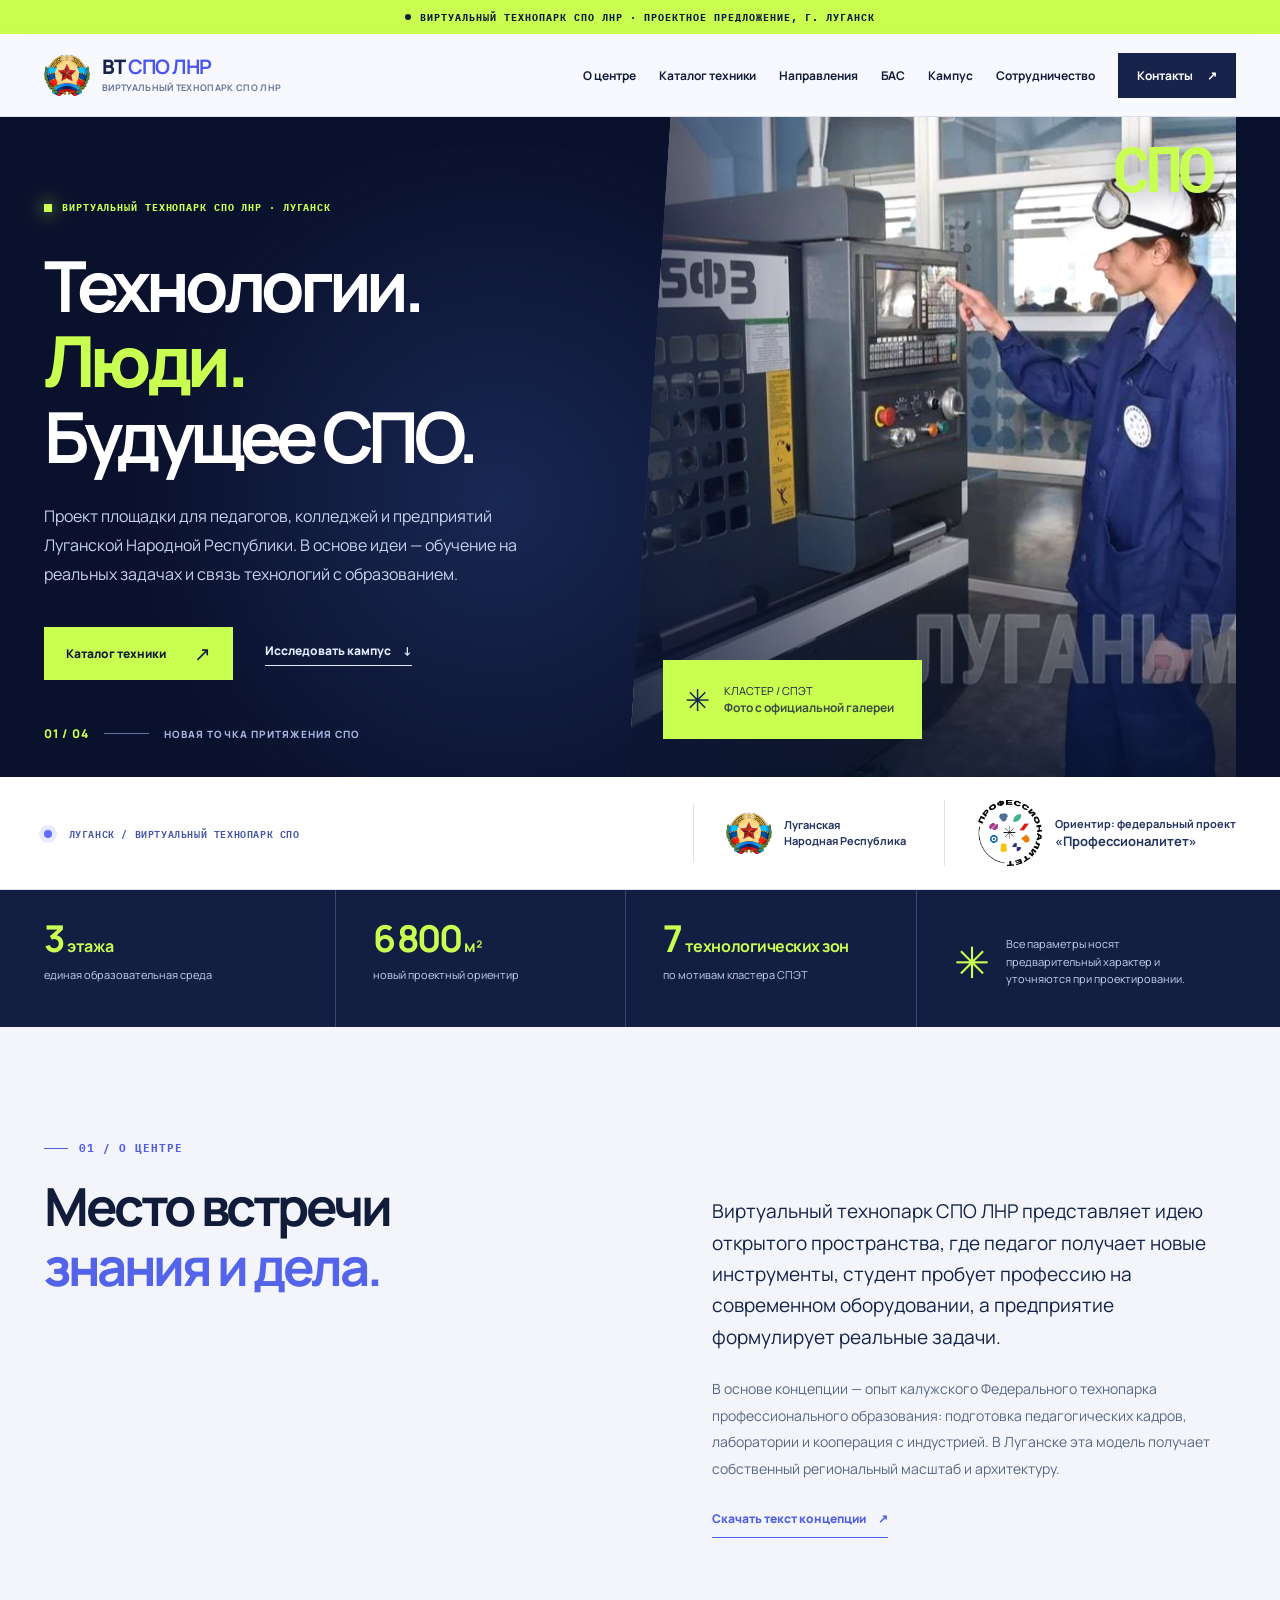
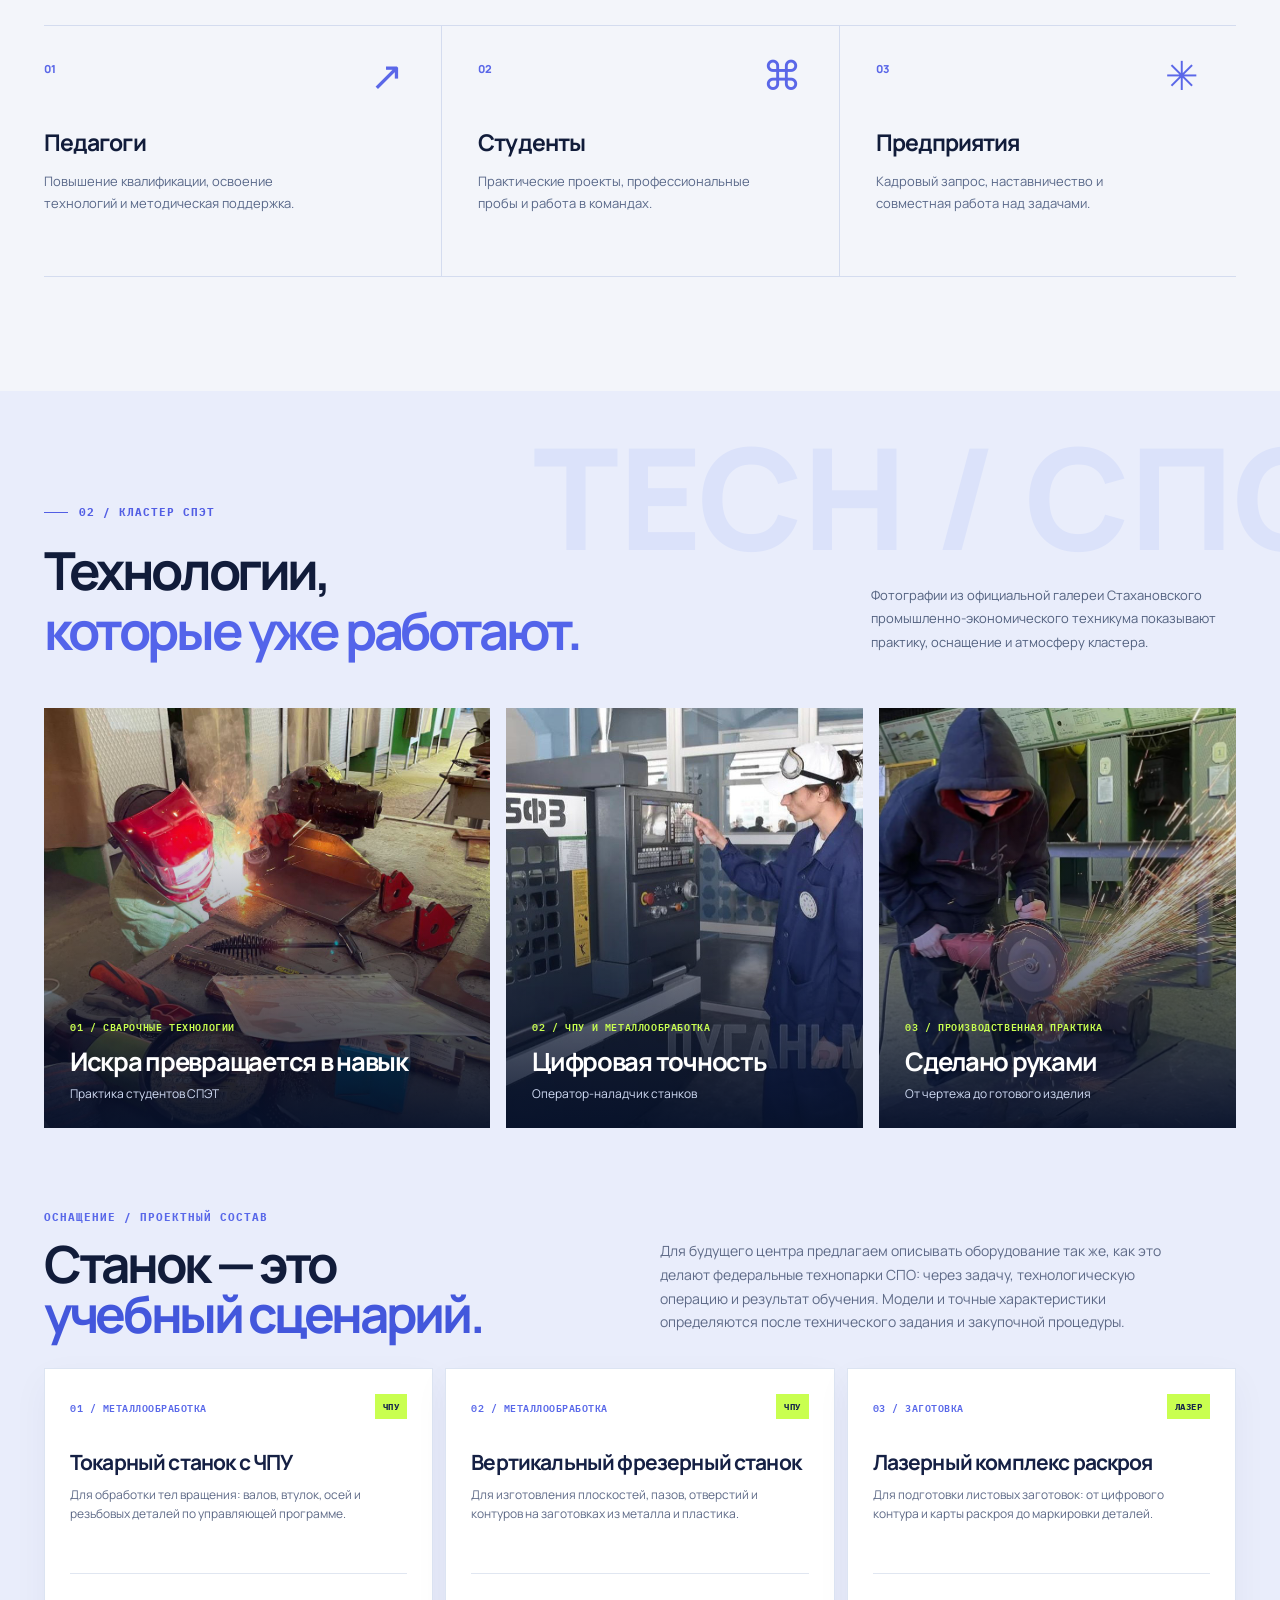
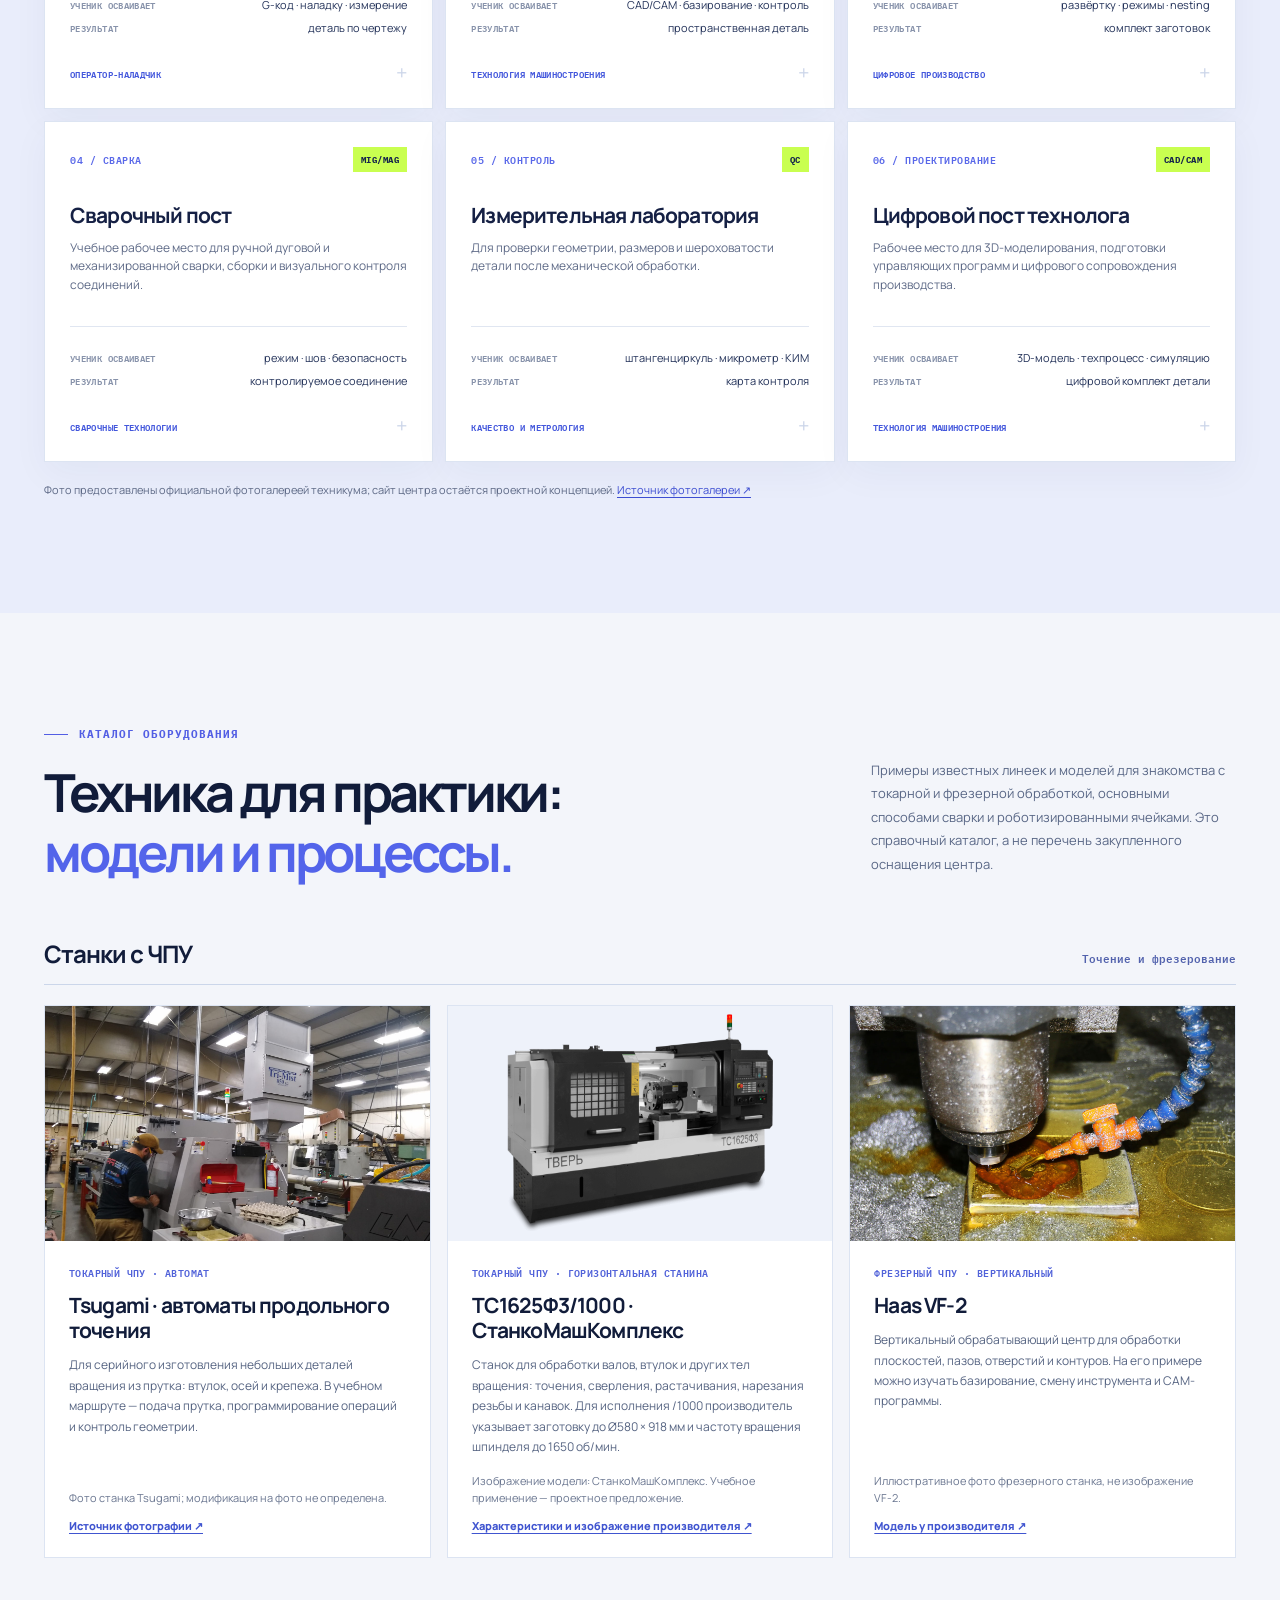
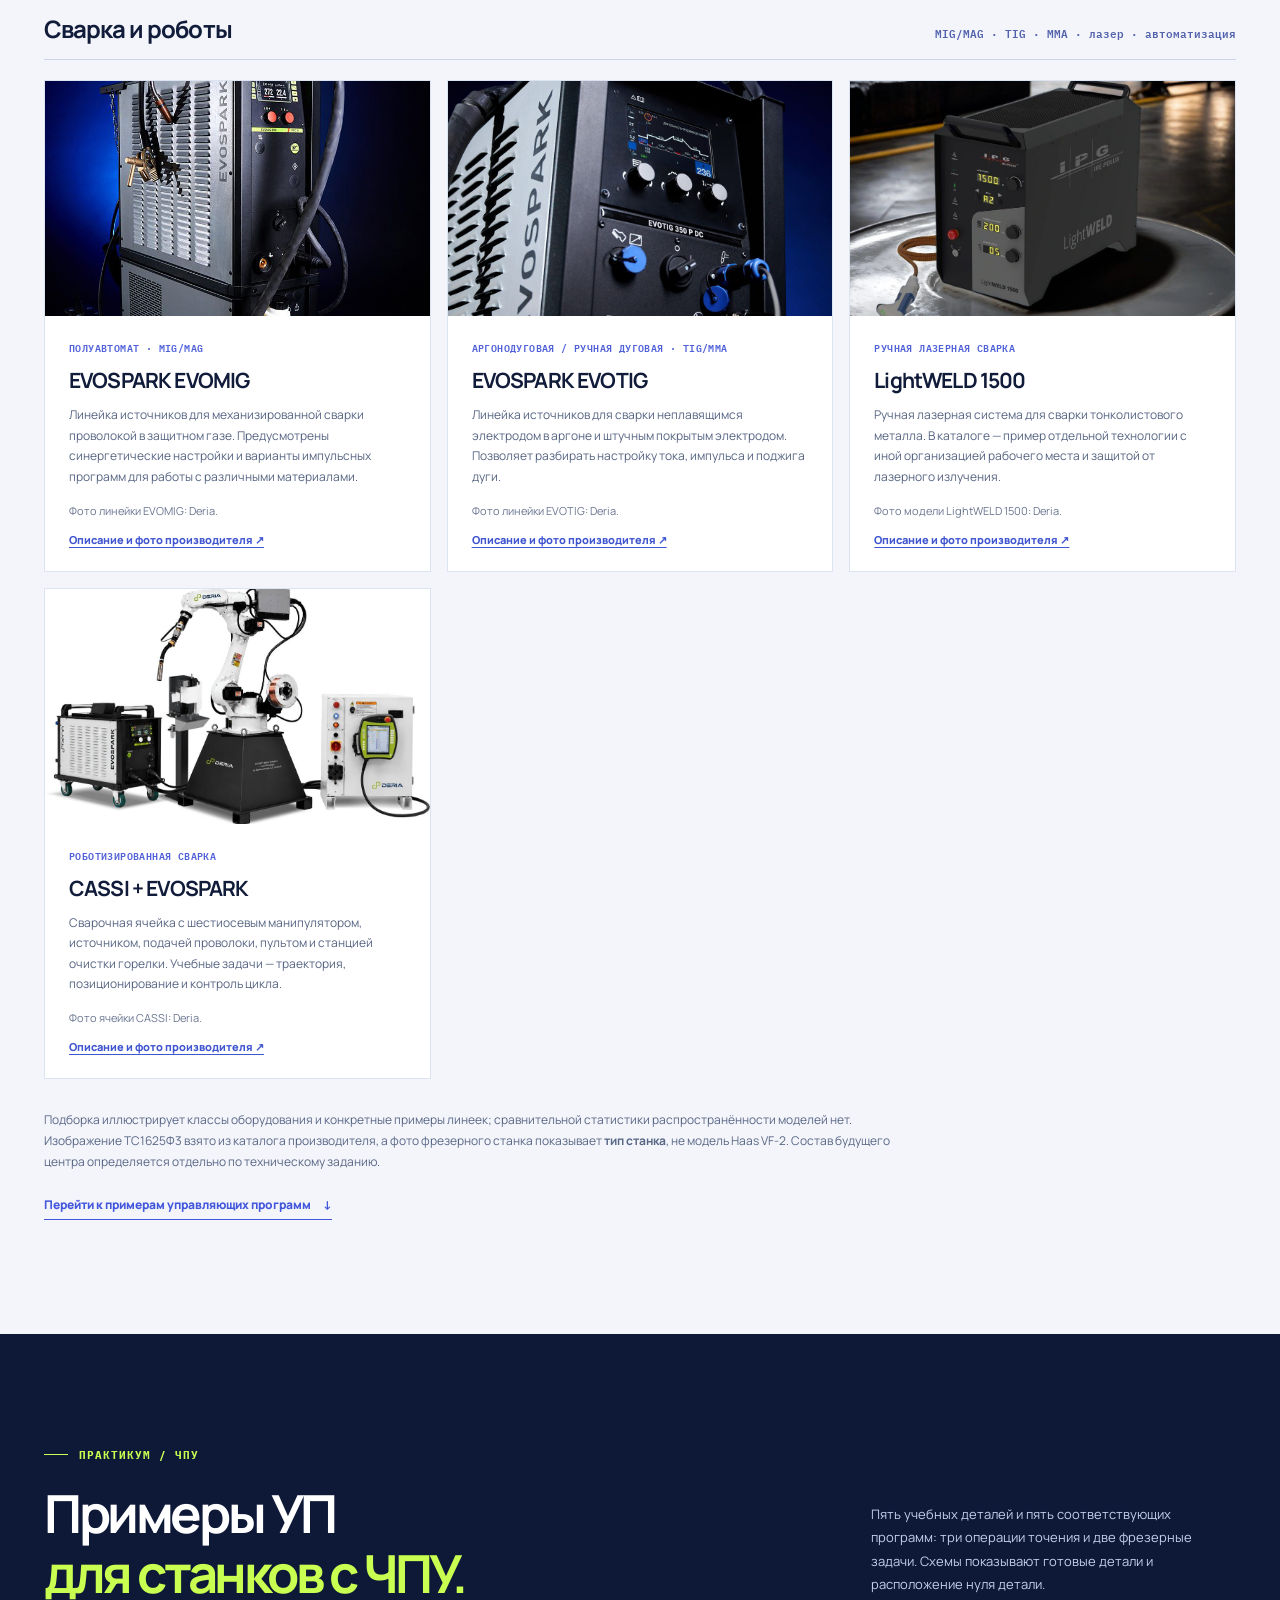
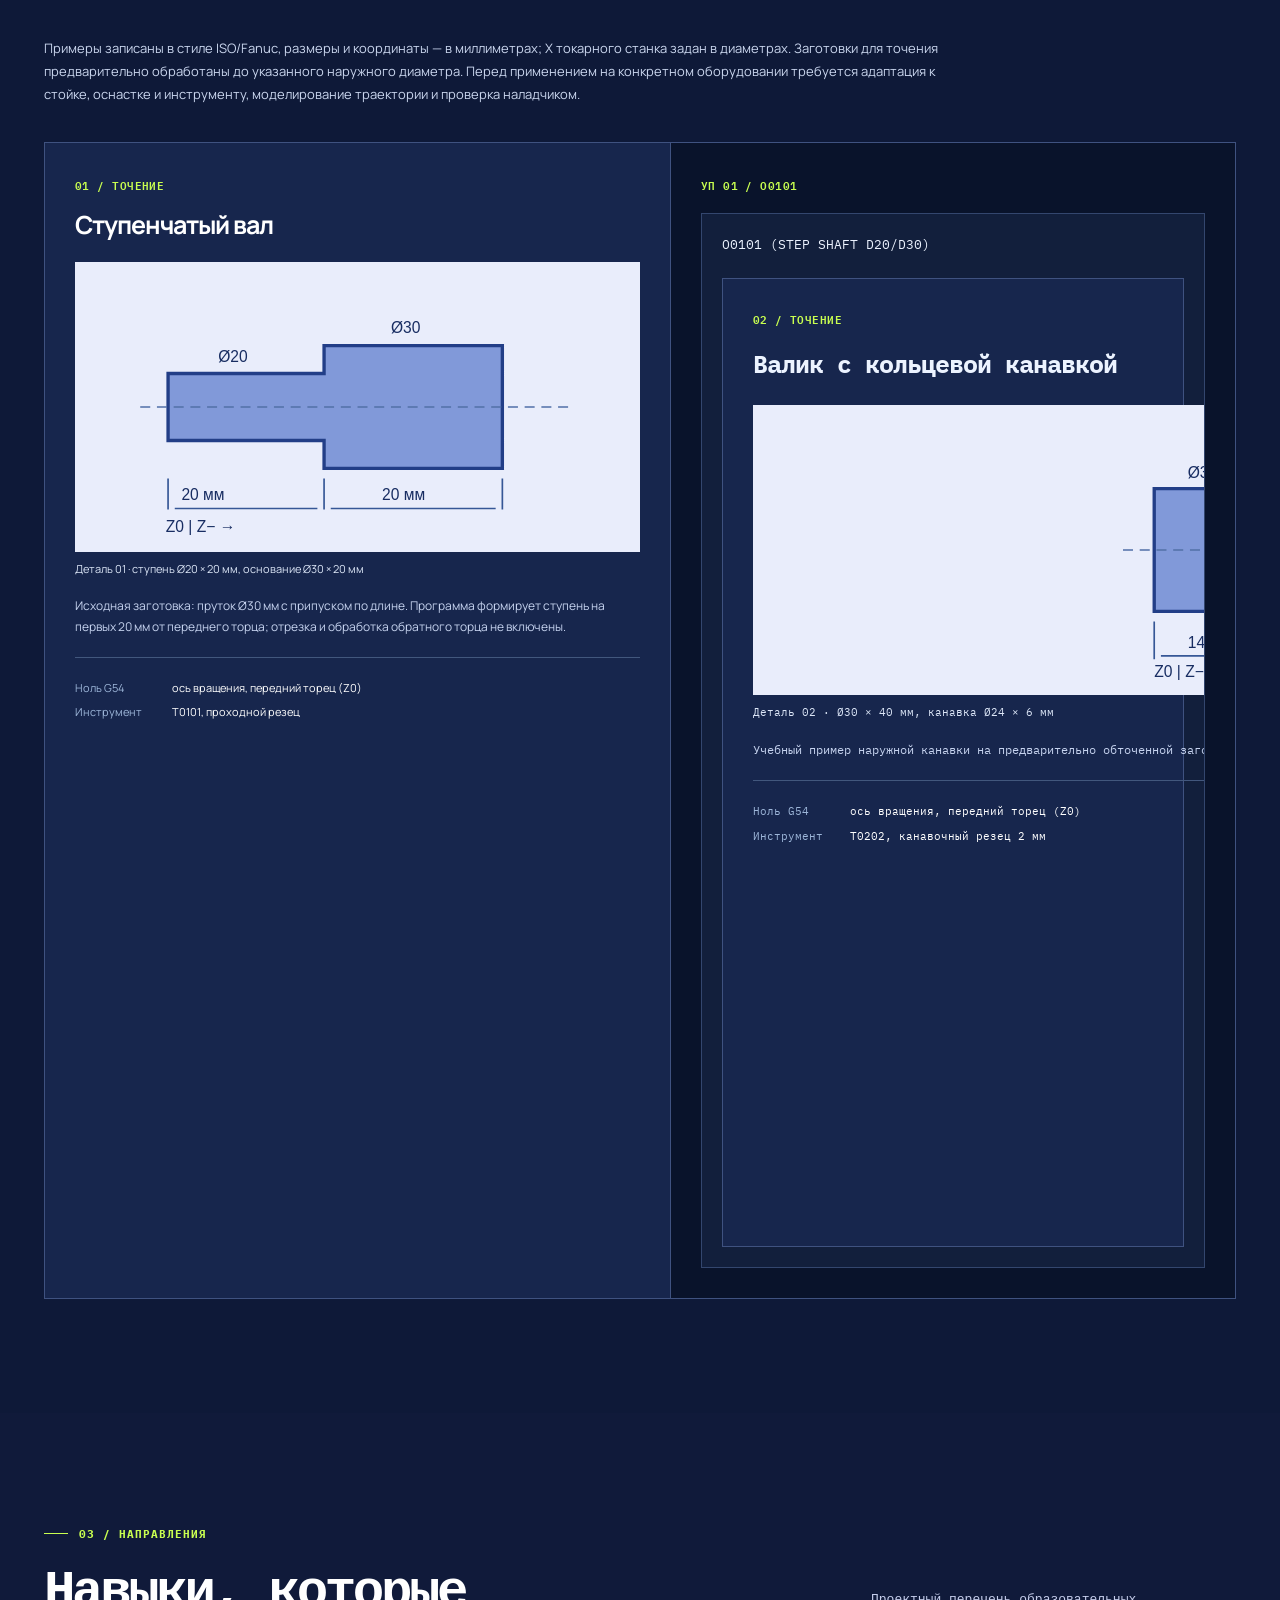
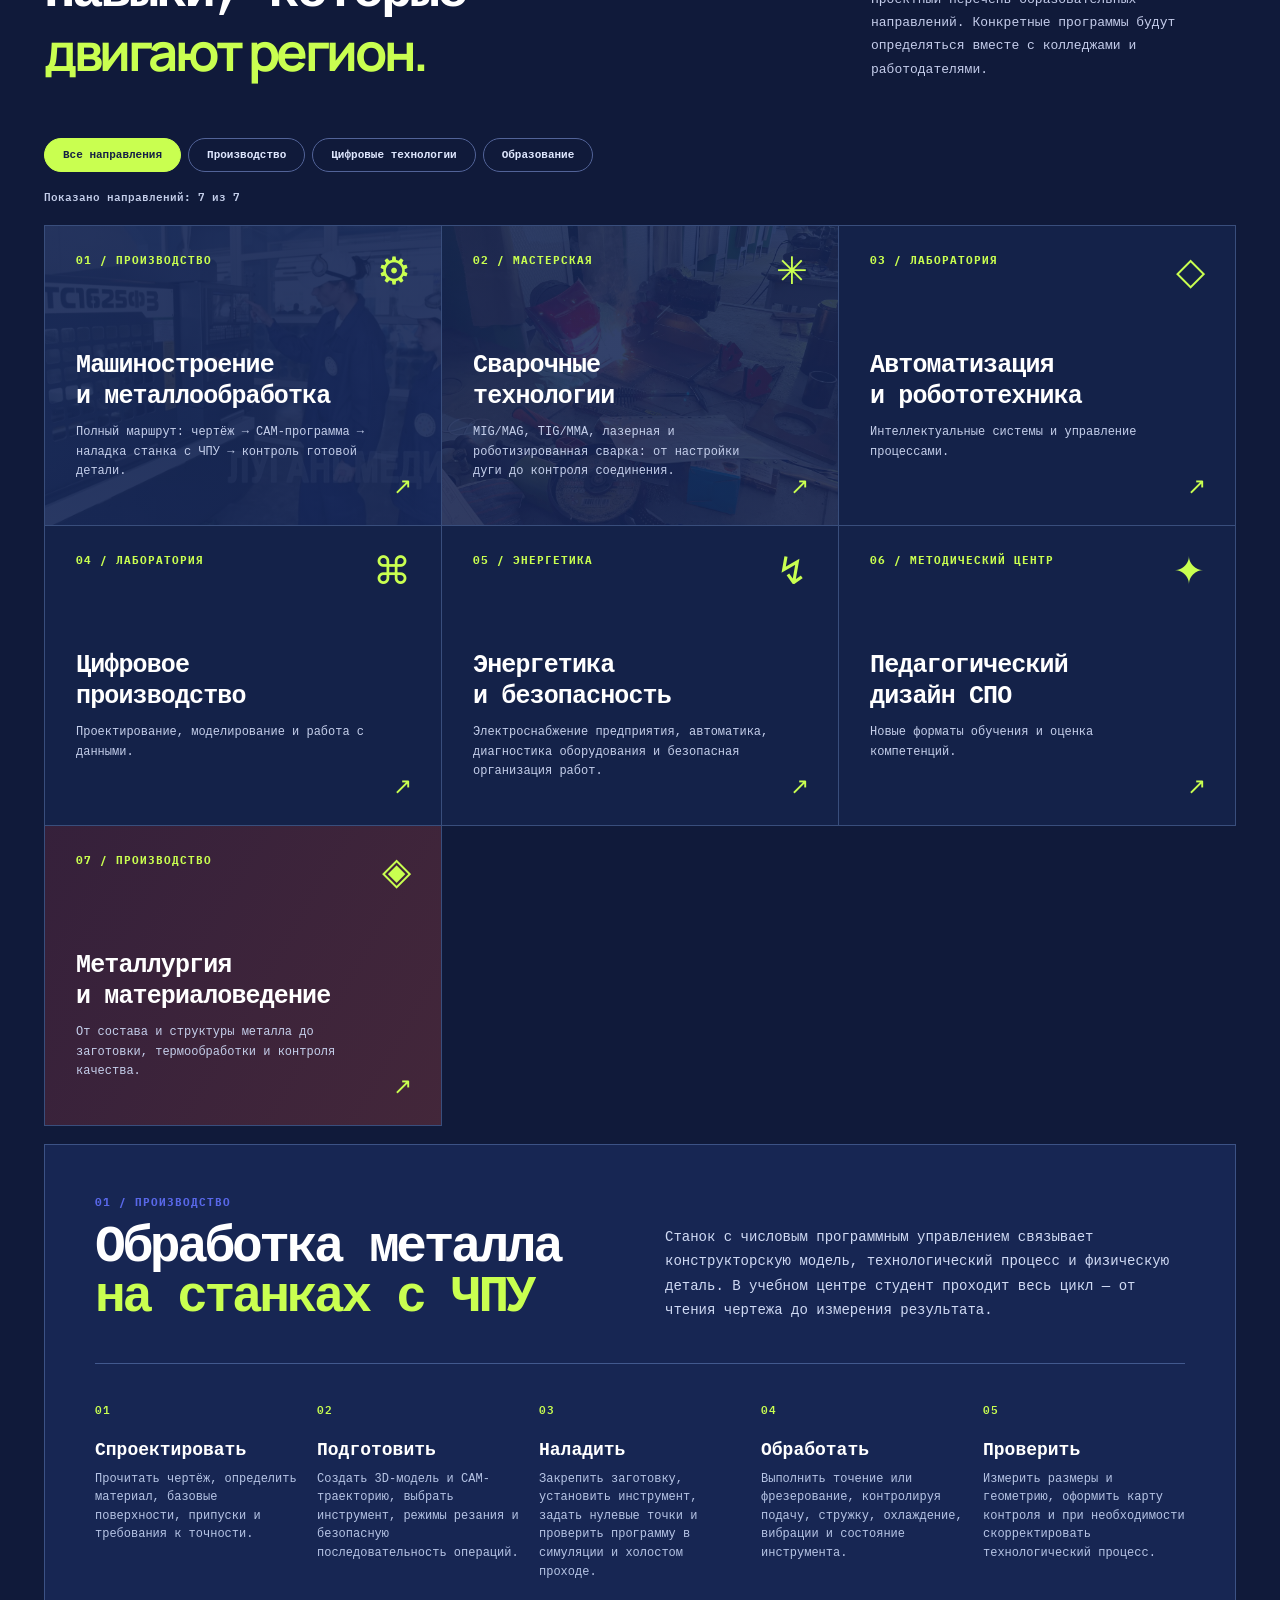
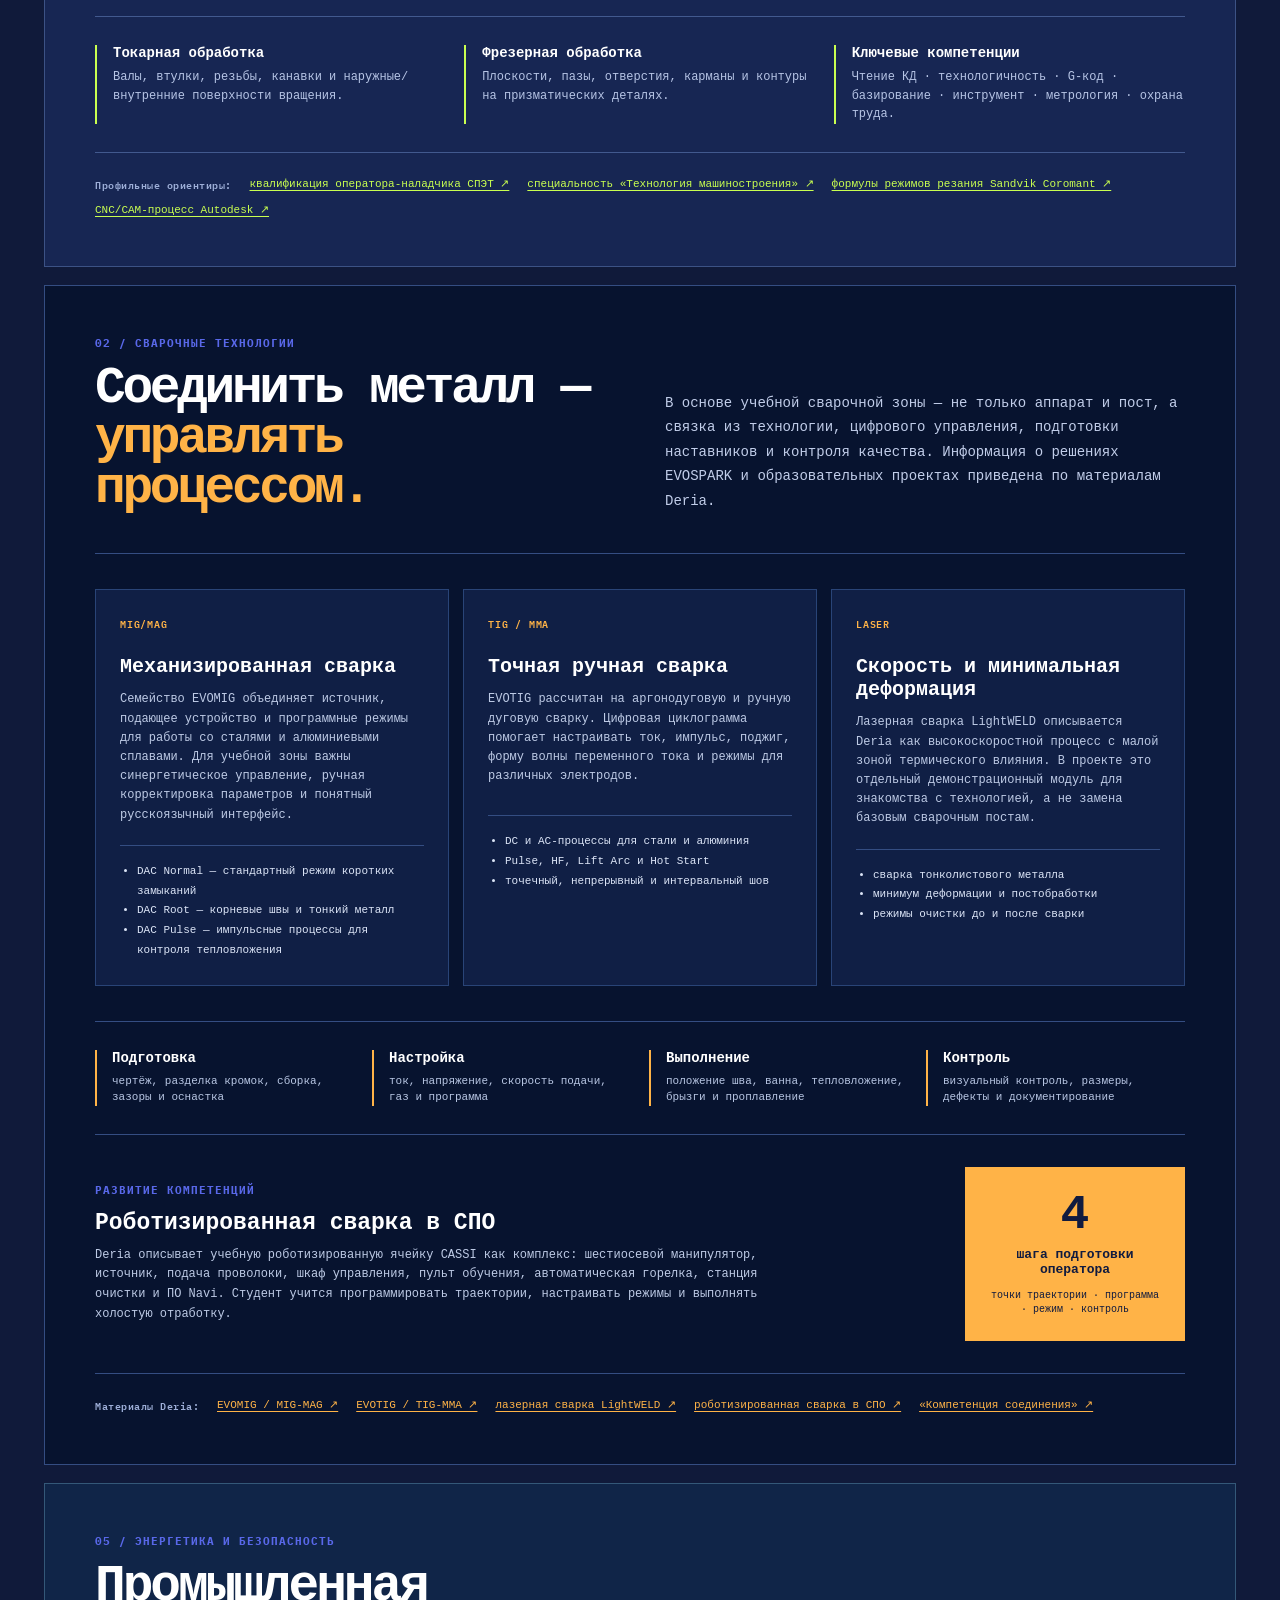
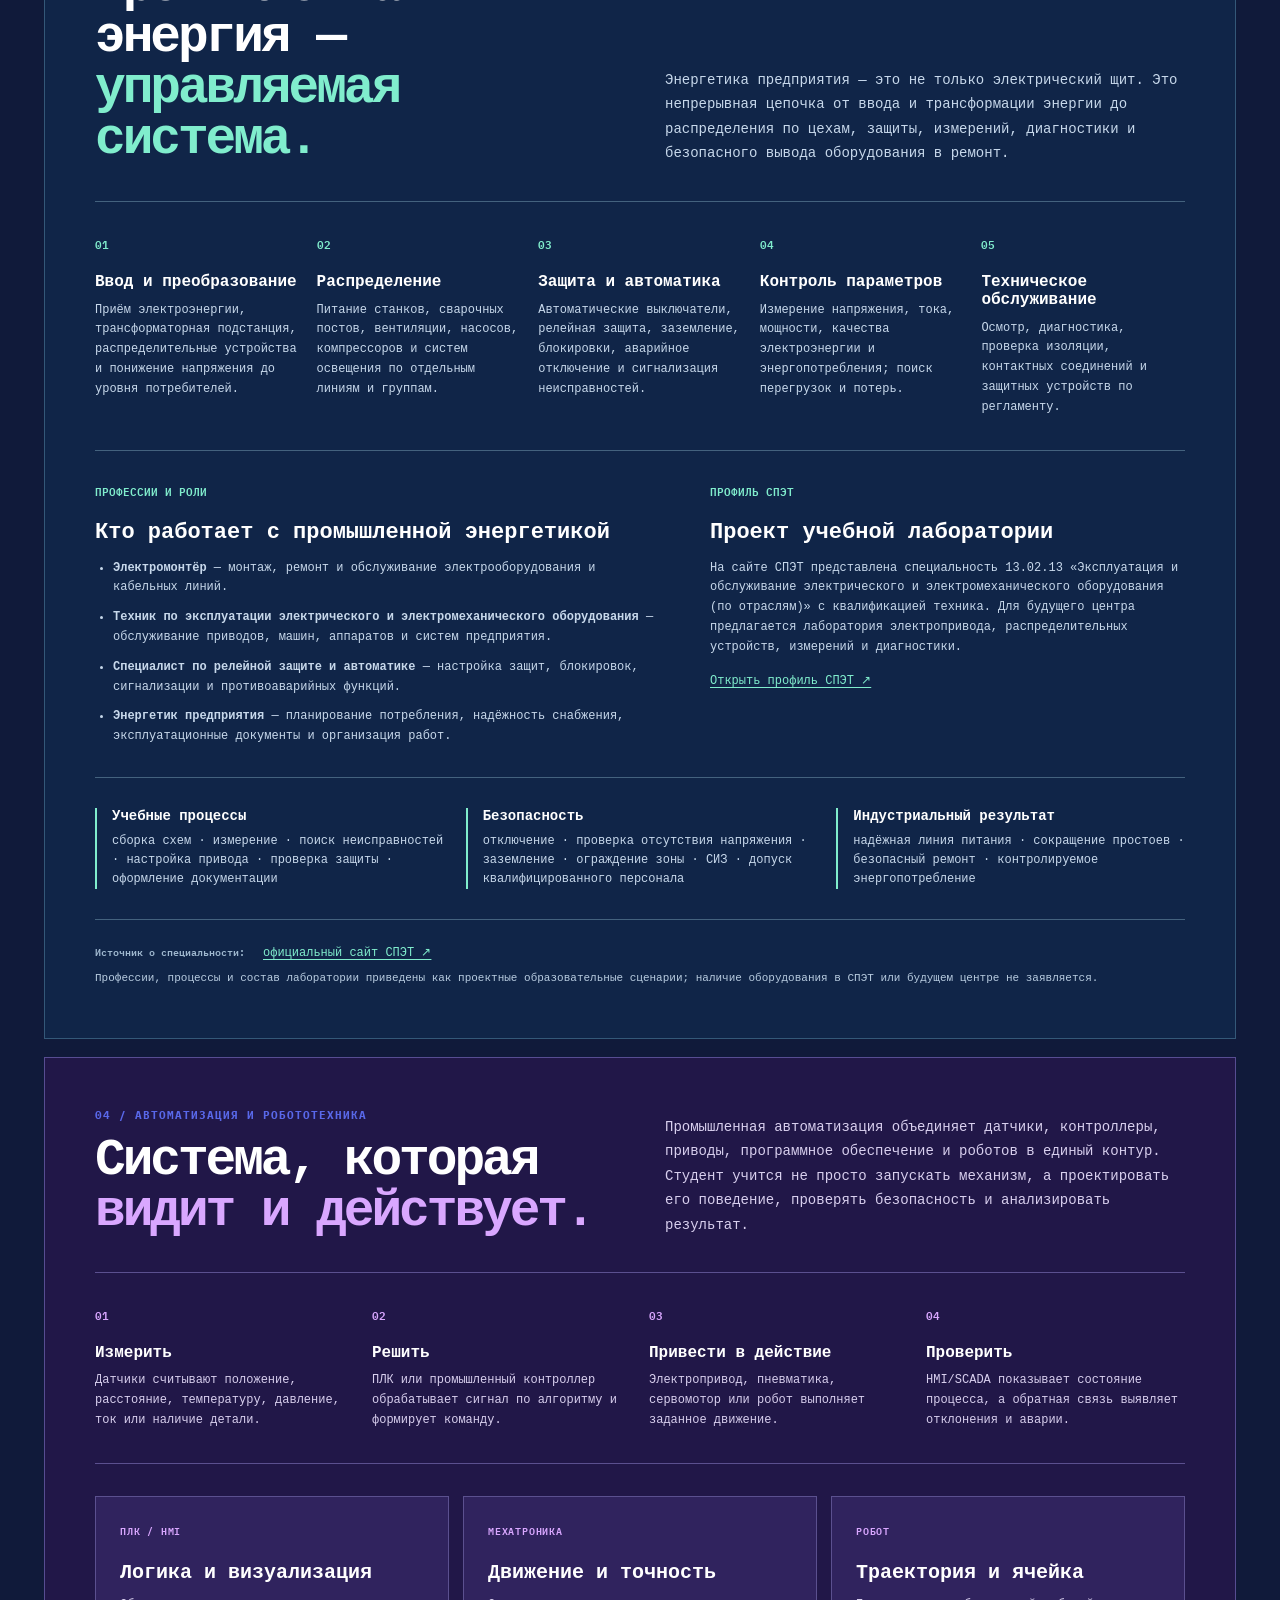
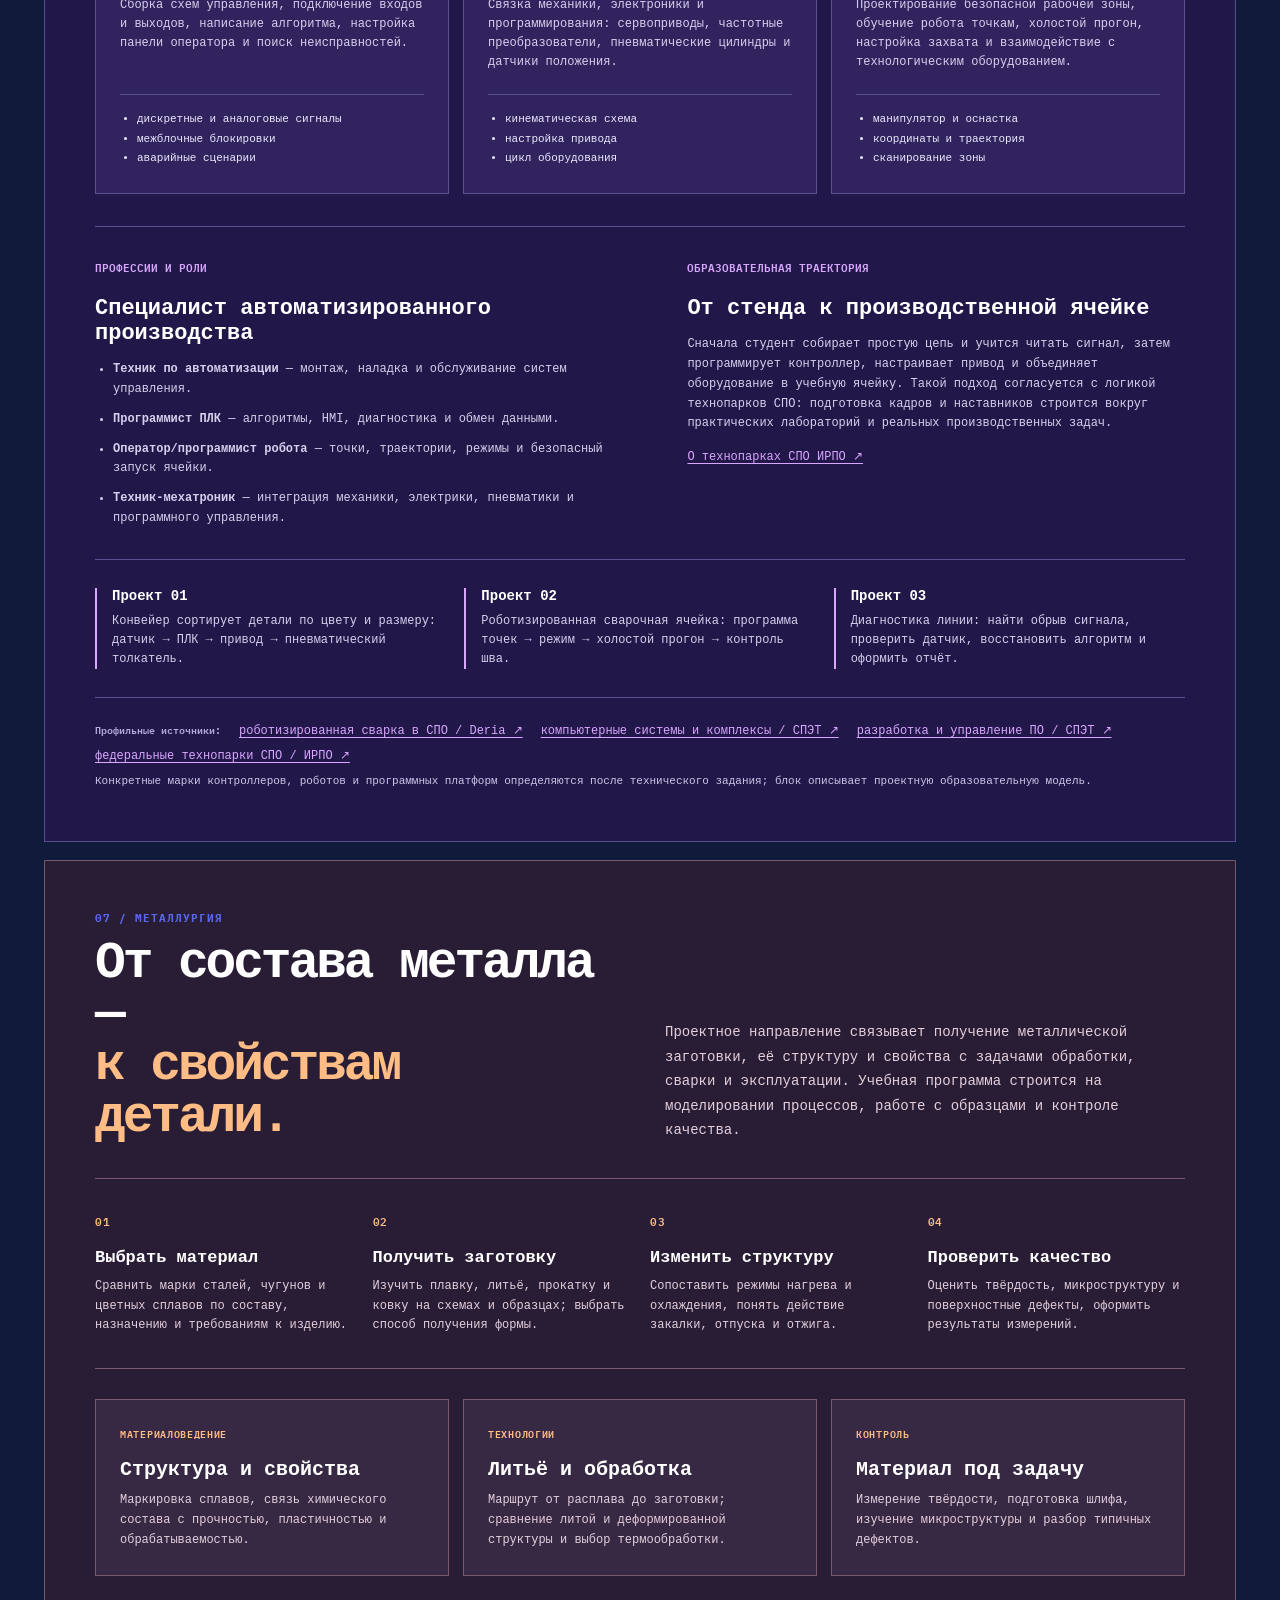
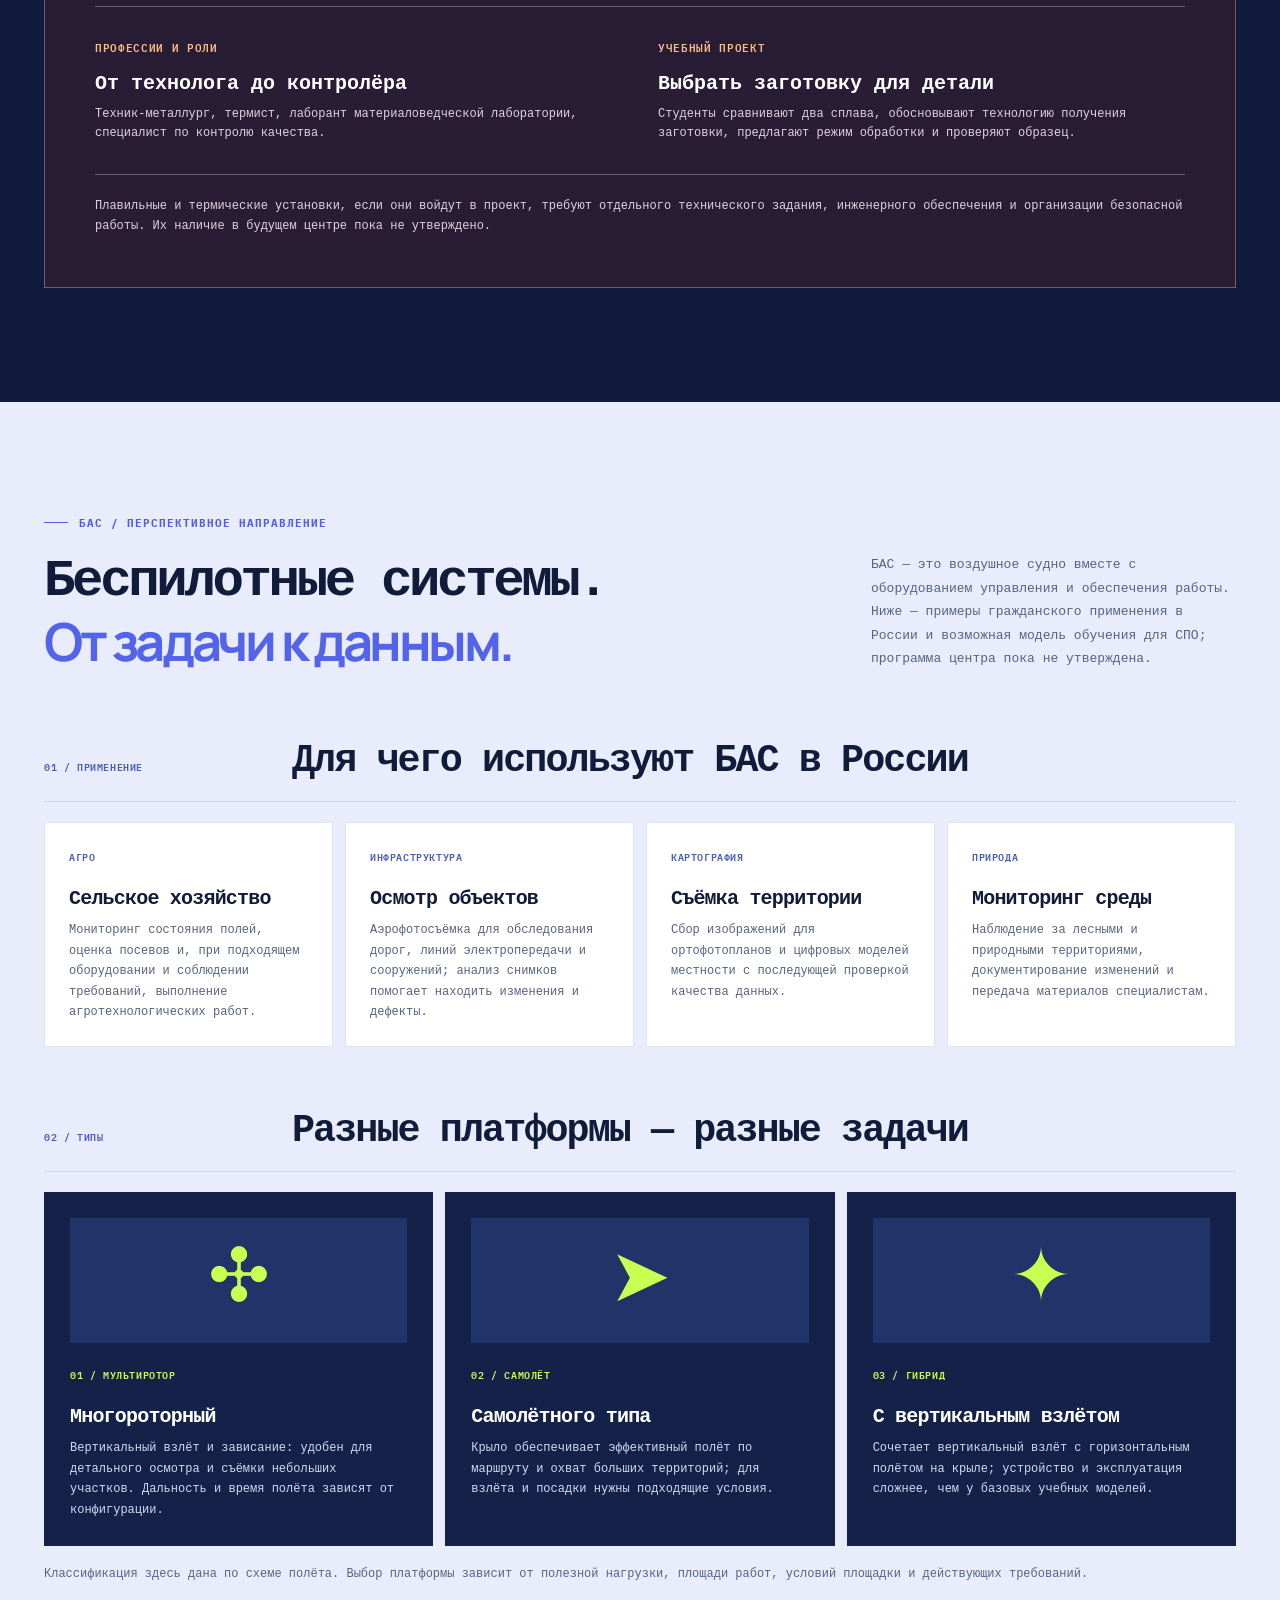
==== commit e29dbe0b: "Replace Haas lathe with StankoMash TS1625F3" ====
--- a/regional-spo-lugansk/index.html
+++ b/regional-spo-lugansk/index.html
@@ -102,7 +102,7 @@
         <h3 class="equipment-group-title">Станки с ЧПУ <span>Точение и фрезерование</span></h3>
         <div class="equipment-grid">
           <article class="equipment-card"><img src="assets/cnc-lathe.jpg" alt="Фотография токарного станка Tsugami с ЧПУ в работе; точная модель на снимке не установлена" loading="lazy"><div class="equipment-body"><span class="equipment-type">ТОКАРНЫЙ ЧПУ · АВТОМАТ</span><h4>Tsugami · автоматы продольного точения</h4><p>Для серийного изготовления небольших деталей вращения из прутка: втулок, осей и крепежа. В учебном маршруте — подача прутка, программирование операций и контроль геометрии.</p><span class="equipment-photo-note">Фото станка Tsugami; модификация на фото не определена.</span><a href="https://commons.wikimedia.org/wiki/File:Tsugami_CNC_Lathe.jpg" target="_blank" rel="noopener noreferrer">Источник фотографии ↗</a></div></article>
-          <article class="equipment-card"><img src="assets/cluster-professionalitet-03.jpg" alt="Иллюстративное фото токарной мастерской СПЭТ; это не станок Haas ST-10" loading="lazy"><div class="equipment-body"><span class="equipment-type">ТОКАРНЫЙ ЧПУ · ПАТРОННЫЙ</span><h4>Haas ST-10</h4><p>Компактный токарный центр для обработки валов, втулок и деталей в патроне. Удобный пример для изучения привязки инструмента, точения, сверления и контроля размеров.</p><span class="equipment-photo-note">Иллюстративное фото мастерской СПЭТ, не изображение ST-10.</span><a href="https://www.haascnc.com/machines/lathes/st/models/standard/st-10.html" target="_blank" rel="noopener noreferrer">Модель у производителя ↗</a></div></article>
+          <article class="equipment-card"><img class="equipment-model-image" src="assets/catalog-ts1625f3.png" alt="Токарный станок с ЧПУ ТС1625Ф3 производства СтанкоМашКомплекс" loading="lazy"><div class="equipment-body"><span class="equipment-type">ТОКАРНЫЙ ЧПУ · ГОРИЗОНТАЛЬНАЯ СТАНИНА</span><h4>ТС1625Ф3/1000 · СтанкоМашКомплекс</h4><p>Станок для обработки валов, втулок и других тел вращения: точения, сверления, растачивания, нарезания резьбы и канавок. Для исполнения /1000 производитель указывает заготовку до Ø580 × 918 мм и частоту вращения шпинделя до 1650 об/мин.</p><span class="equipment-photo-note">Изображение модели: СтанкоМашКомплекс. Учебное применение — проектное предложение.</span><a href="https://stankomach.com/products/horizontal-turn/ts-1625-f3-1000" target="_blank" rel="noopener noreferrer">Характеристики и изображение производителя ↗</a></div></article>
           <article class="equipment-card"><img src="assets/cnc-milling.jpg" alt="Иллюстративное фото фрезерного станка с ЧПУ; это не Haas VF-2" loading="lazy"><div class="equipment-body"><span class="equipment-type">ФРЕЗЕРНЫЙ ЧПУ · ВЕРТИКАЛЬНЫЙ</span><h4>Haas VF-2</h4><p>Вертикальный обрабатывающий центр для обработки плоскостей, пазов, отверстий и контуров. На его примере можно изучать базирование, смену инструмента и CAM-программы.</p><span class="equipment-photo-note">Иллюстративное фото фрезерного станка, не изображение VF-2.</span><a href="https://www.haascnc.com/machines/vertical-mills/vf-series/models/small/vf-2.html" target="_blank" rel="noopener noreferrer">Модель у производителя ↗</a></div></article>
         </div>
         <h3 class="equipment-group-title">Сварка и роботы <span>MIG/MAG · TIG · MMA · лазер · автоматизация</span></h3>
@@ -112,7 +112,7 @@
           <article class="equipment-card"><img src="assets/catalog-lightweld.jpg" alt="Система лазерной сварки LightWELD 1500 на фотографии Deria" loading="lazy"><div class="equipment-body"><span class="equipment-type">РУЧНАЯ ЛАЗЕРНАЯ СВАРКА</span><h4>LightWELD 1500</h4><p>Ручная лазерная система для сварки тонколистового металла. В каталоге — пример отдельной технологии с иной организацией рабочего места и защитой от лазерного излучения.</p><span class="equipment-photo-note">Фото модели LightWELD 1500: Deria.</span><a href="https://deria.ru/equipment/lazernaya-svarka/" target="_blank" rel="noopener noreferrer">Описание и фото производителя ↗</a></div></article>
           <article class="equipment-card"><img src="assets/catalog-cassi.jpg" alt="Роботизированная сварочная ячейка CASSI с манипулятором на фотографии Deria" loading="lazy"><div class="equipment-body"><span class="equipment-type">РОБОТИЗИРОВАННАЯ СВАРКА</span><h4>CASSI + EVOSPARK</h4><p>Сварочная ячейка с шестиосевым манипулятором, источником, подачей проволоки, пультом и станцией очистки горелки. Учебные задачи — траектория, позиционирование и контроль цикла.</p><span class="equipment-photo-note">Фото ячейки CASSI: Deria.</span><a href="https://deria.ru/equipment/svarochnyj-robot/" target="_blank" rel="noopener noreferrer">Описание и фото производителя ↗</a></div></article>
         </div>
-        <p class="equipment-disclaimer">Подборка иллюстрирует распространённые классы оборудования и конкретные примеры линеек; сравнительной статистики распространённости моделей нет. Фотографии Haas ST-10 и VF-2 показывают <strong>тип станка</strong>, а не указанную модель. Состав будущего центра определяется отдельно по техническому заданию.</p>
+        <p class="equipment-disclaimer">Подборка иллюстрирует классы оборудования и конкретные примеры линеек; сравнительной статистики распространённости моделей нет. Изображение ТС1625Ф3 взято из каталога производителя, а фото фрезерного станка показывает <strong>тип станка</strong>, не модель Haas VF-2. Состав будущего центра определяется отдельно по техническому заданию.</p>
         <a class="inline-link cnc-jump" href="#cnc-programs">Перейти к примерам управляющих программ <span aria-hidden="true">↓</span></a>
       </div>
     </section>
--- a/regional-spo-lugansk/redesign.css
+++ b/regional-spo-lugansk/redesign.css
@@ -56,6 +56,7 @@
 @media(max-width:480px){.metallurgy-flow{grid-template-columns:1fr}}
 
 .equipment-section{background:#f3f5fa}.equipment-intro>p{color:#596786}.equipment-group-title{display:flex;justify-content:space-between;align-items:baseline;gap:20px;margin:54px 0 20px;padding-bottom:14px;border-bottom:1px solid #cbd6ea;font-size:24px;letter-spacing:-.04em}.equipment-group-title span{font:600 11px var(--mono);color:#5262ad;letter-spacing:0}.equipment-grid{display:grid;grid-template-columns:repeat(3,minmax(0,1fr));gap:16px}.equipment-card{min-width:0;background:#fff;border:1px solid #dce4f2;display:flex;flex-direction:column;overflow:hidden}.equipment-card img{width:100%;height:235px;object-fit:cover;background:#e0e7f4}.equipment-body{display:flex;flex:1;flex-direction:column;padding:24px}.equipment-type{color:#5162d9;font:600 10px/1.4 var(--mono);letter-spacing:.04em}.equipment-card h4{margin:14px 0 12px;font-size:21px;line-height:1.2;letter-spacing:-.04em}.equipment-card p{color:#566482;font-size:12px;line-height:1.7;margin:0 0 16px}.equipment-photo-note{margin-top:auto;color:#6a7690;font-size:11px;line-height:1.5}.equipment-card a{align-self:flex-start;margin-top:12px;color:#4055d0;font-weight:800;font-size:11px;text-decoration:underline;text-underline-offset:3px}.equipment-card a:hover{color:#182c8c}.equipment-disclaimer{max-width:850px;margin:30px 0 0;color:#596786;font-size:12px;line-height:1.75}
+.equipment-card img.equipment-model-image{object-fit:contain;padding:8px;background:#eef2fa}
 @media(max-width:980px){.equipment-grid{grid-template-columns:repeat(2,minmax(0,1fr))}}
 @media(max-width:760px){.equipment-grid{grid-template-columns:1fr}.equipment-group-title{display:block;margin-top:38px}.equipment-group-title span{display:block;margin-top:8px}.equipment-card img{height:230px}}
 
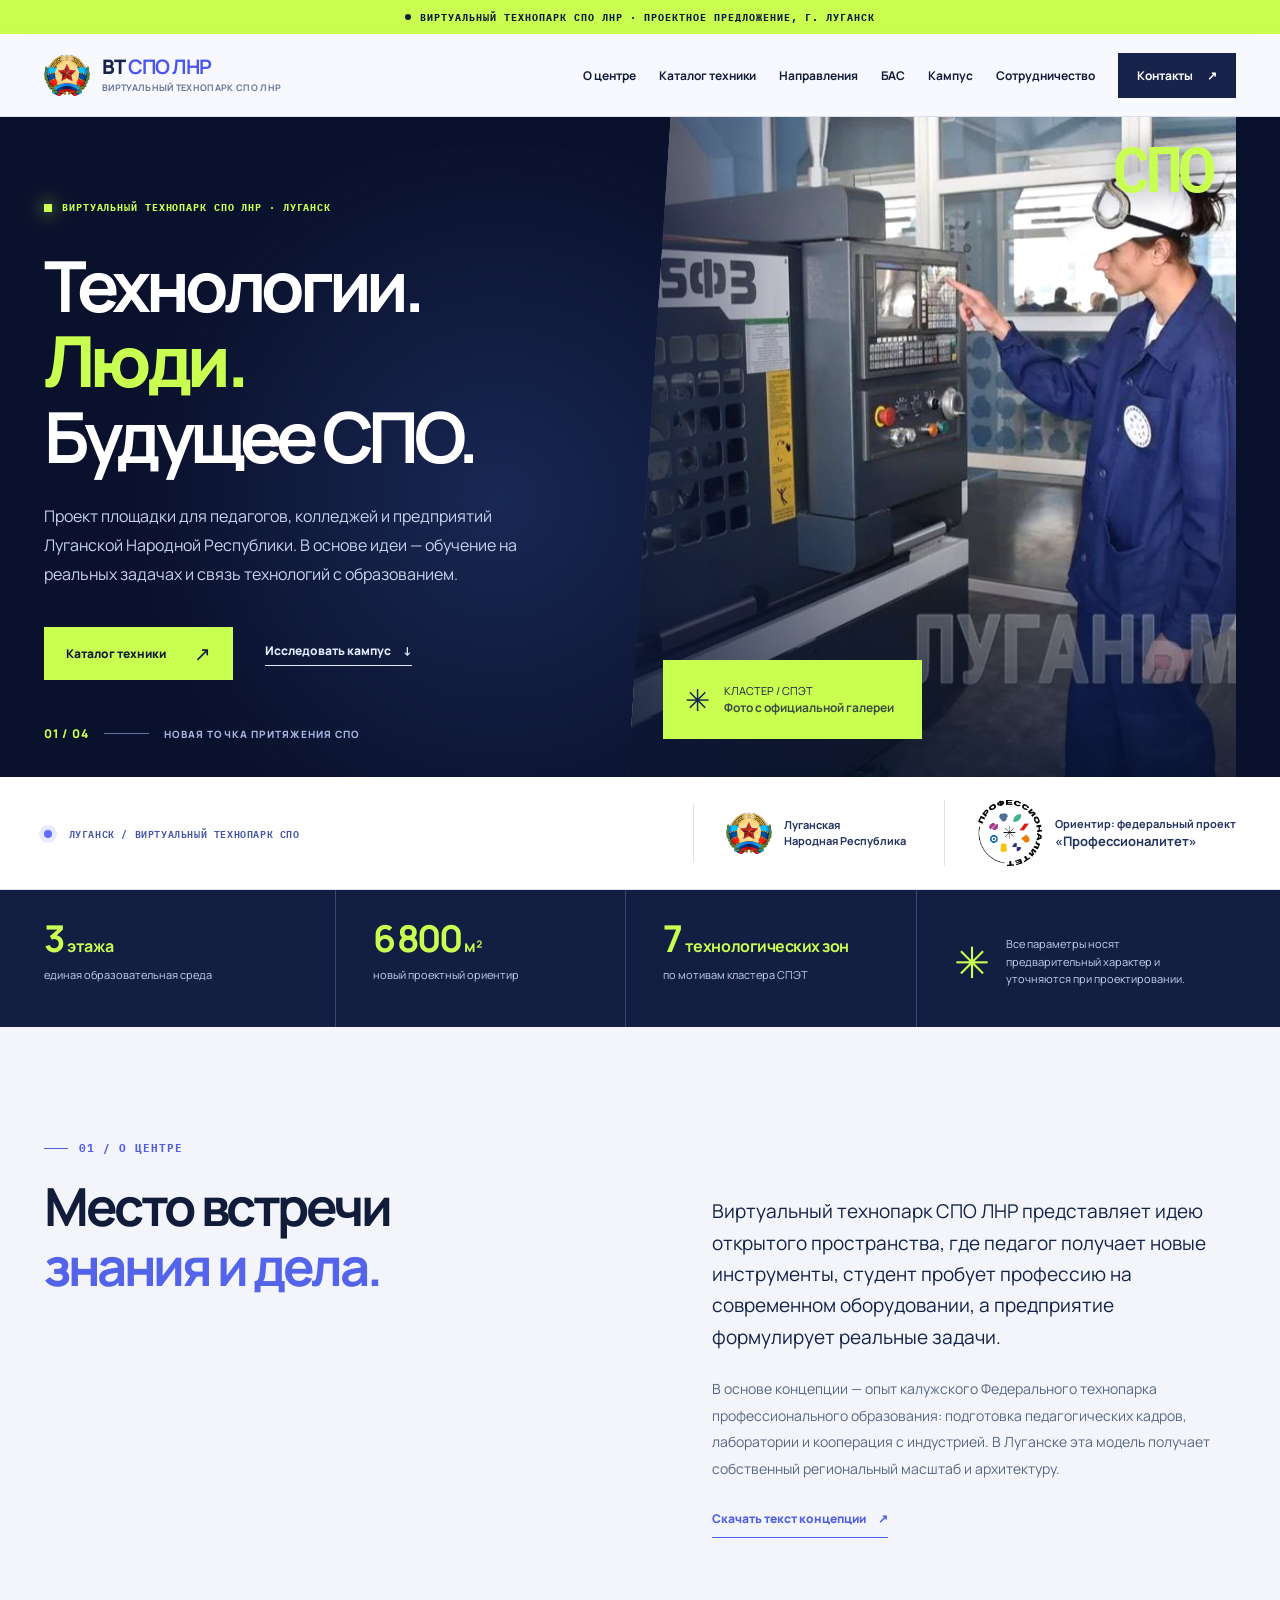
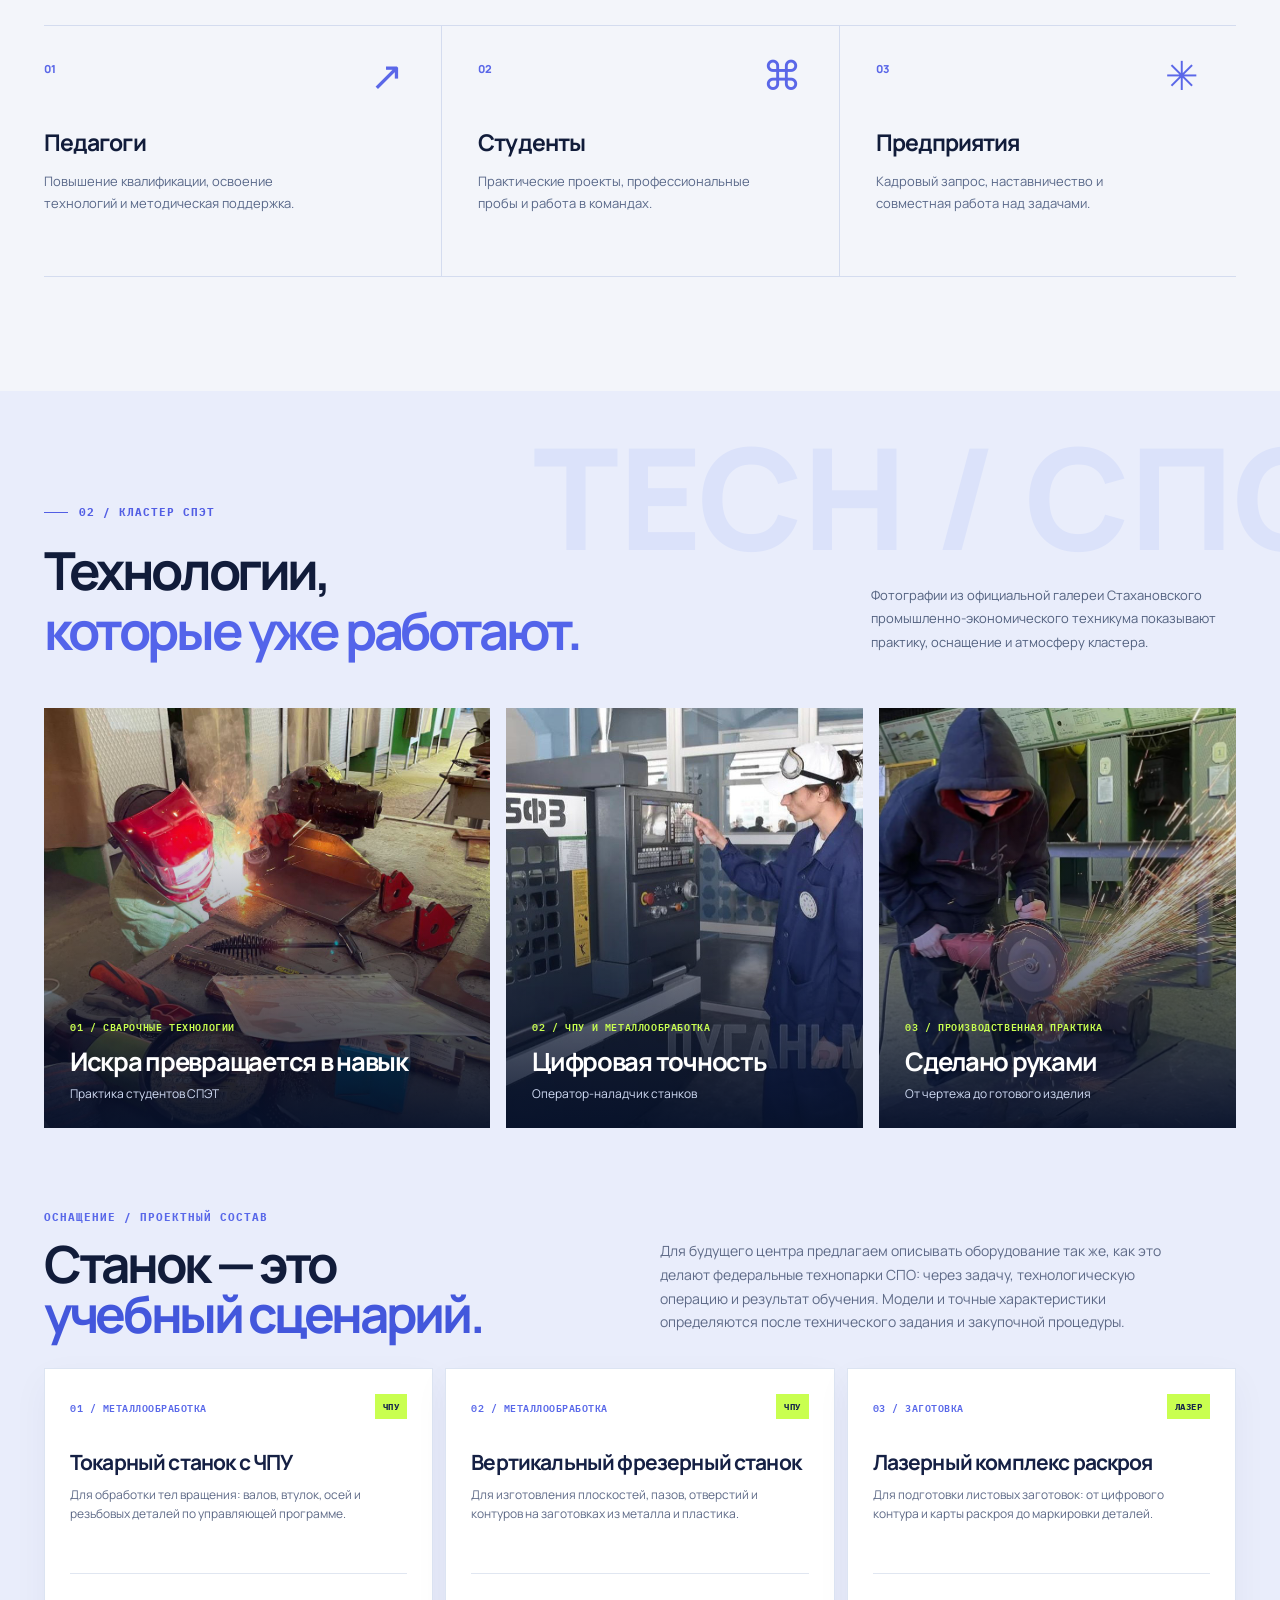
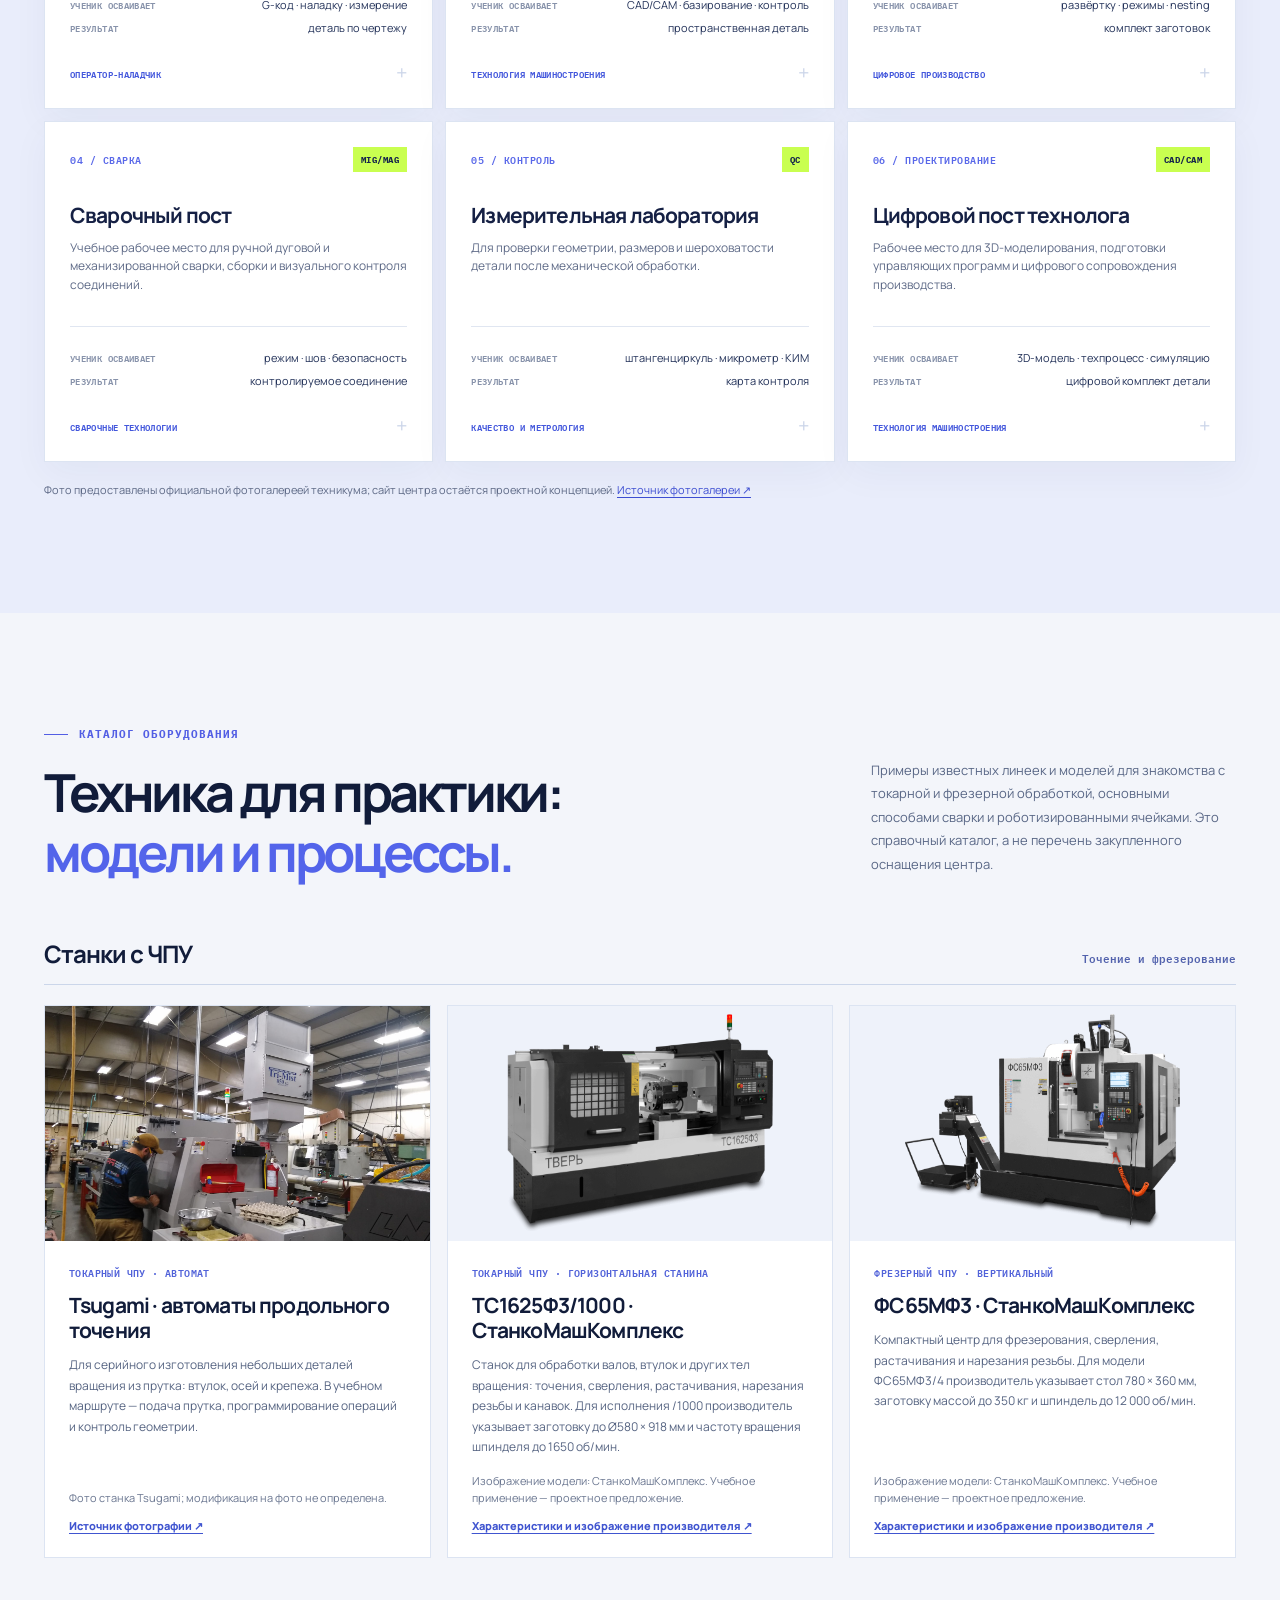
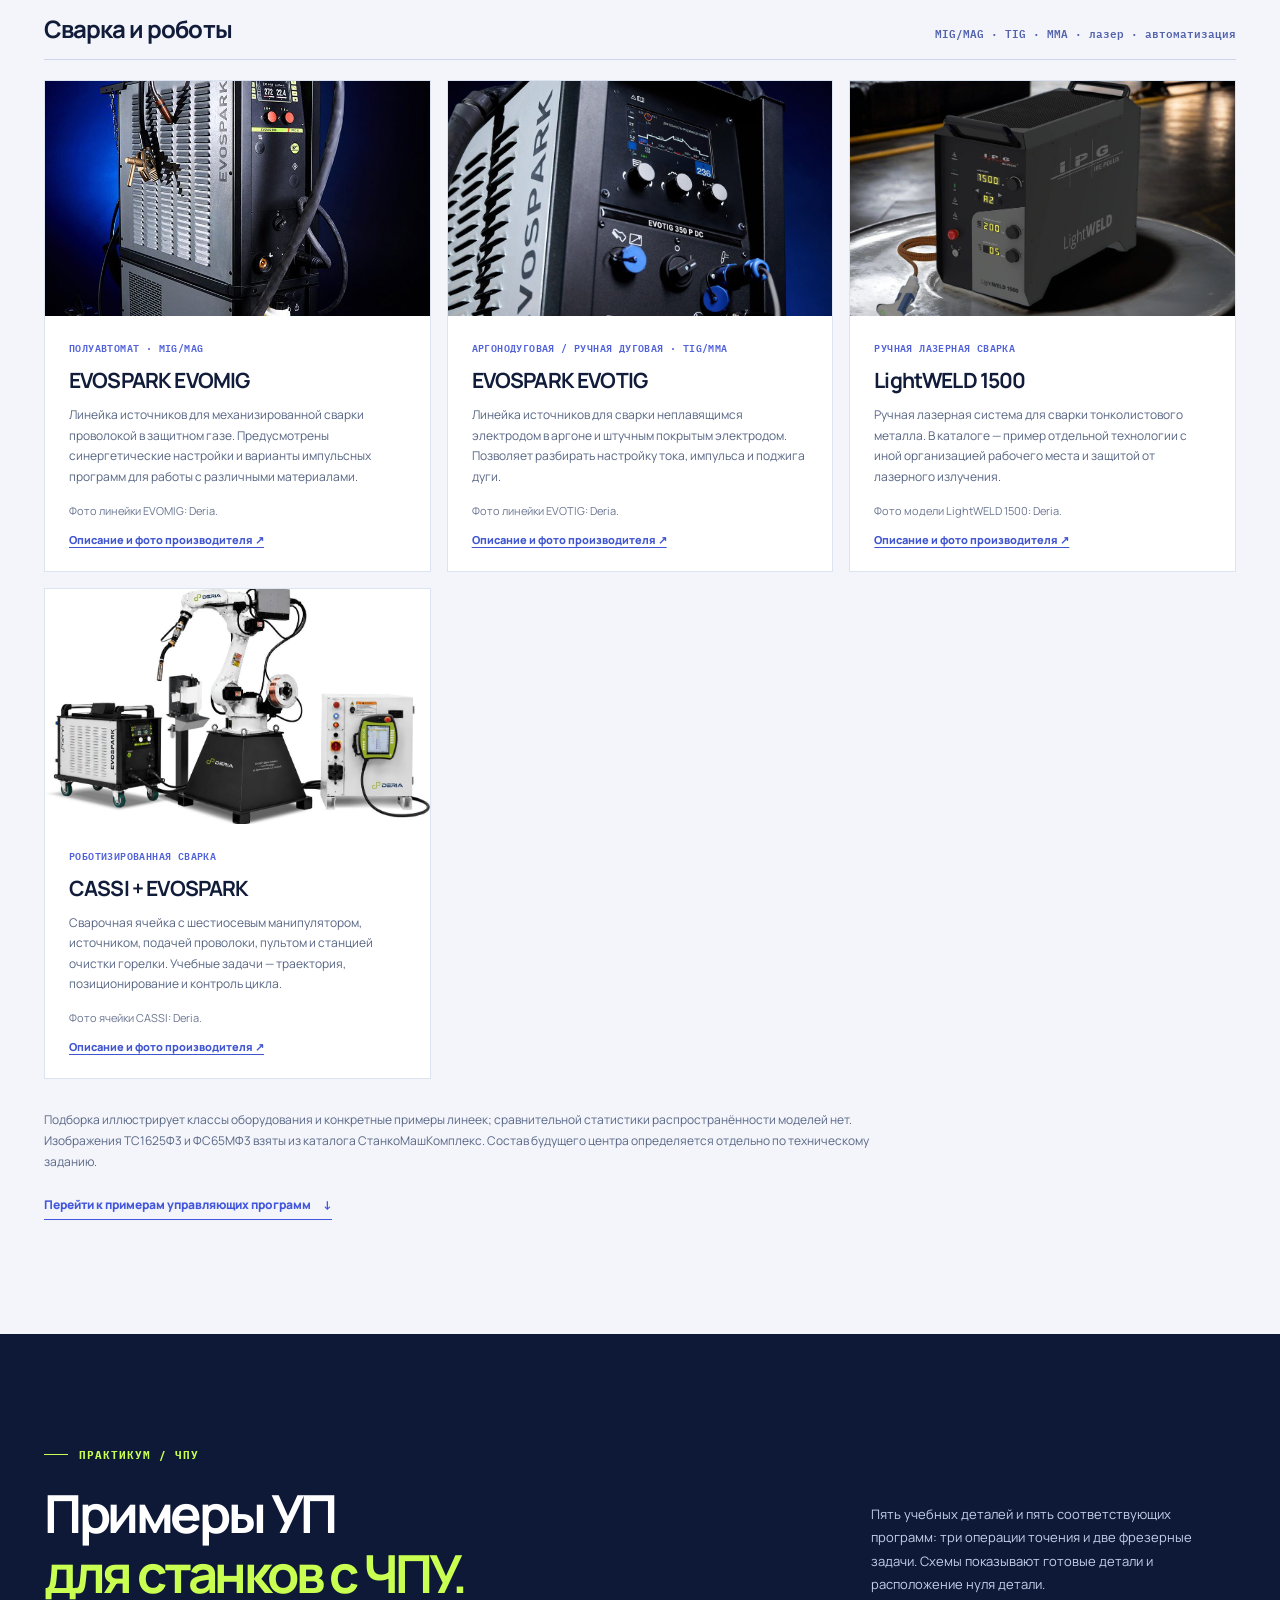
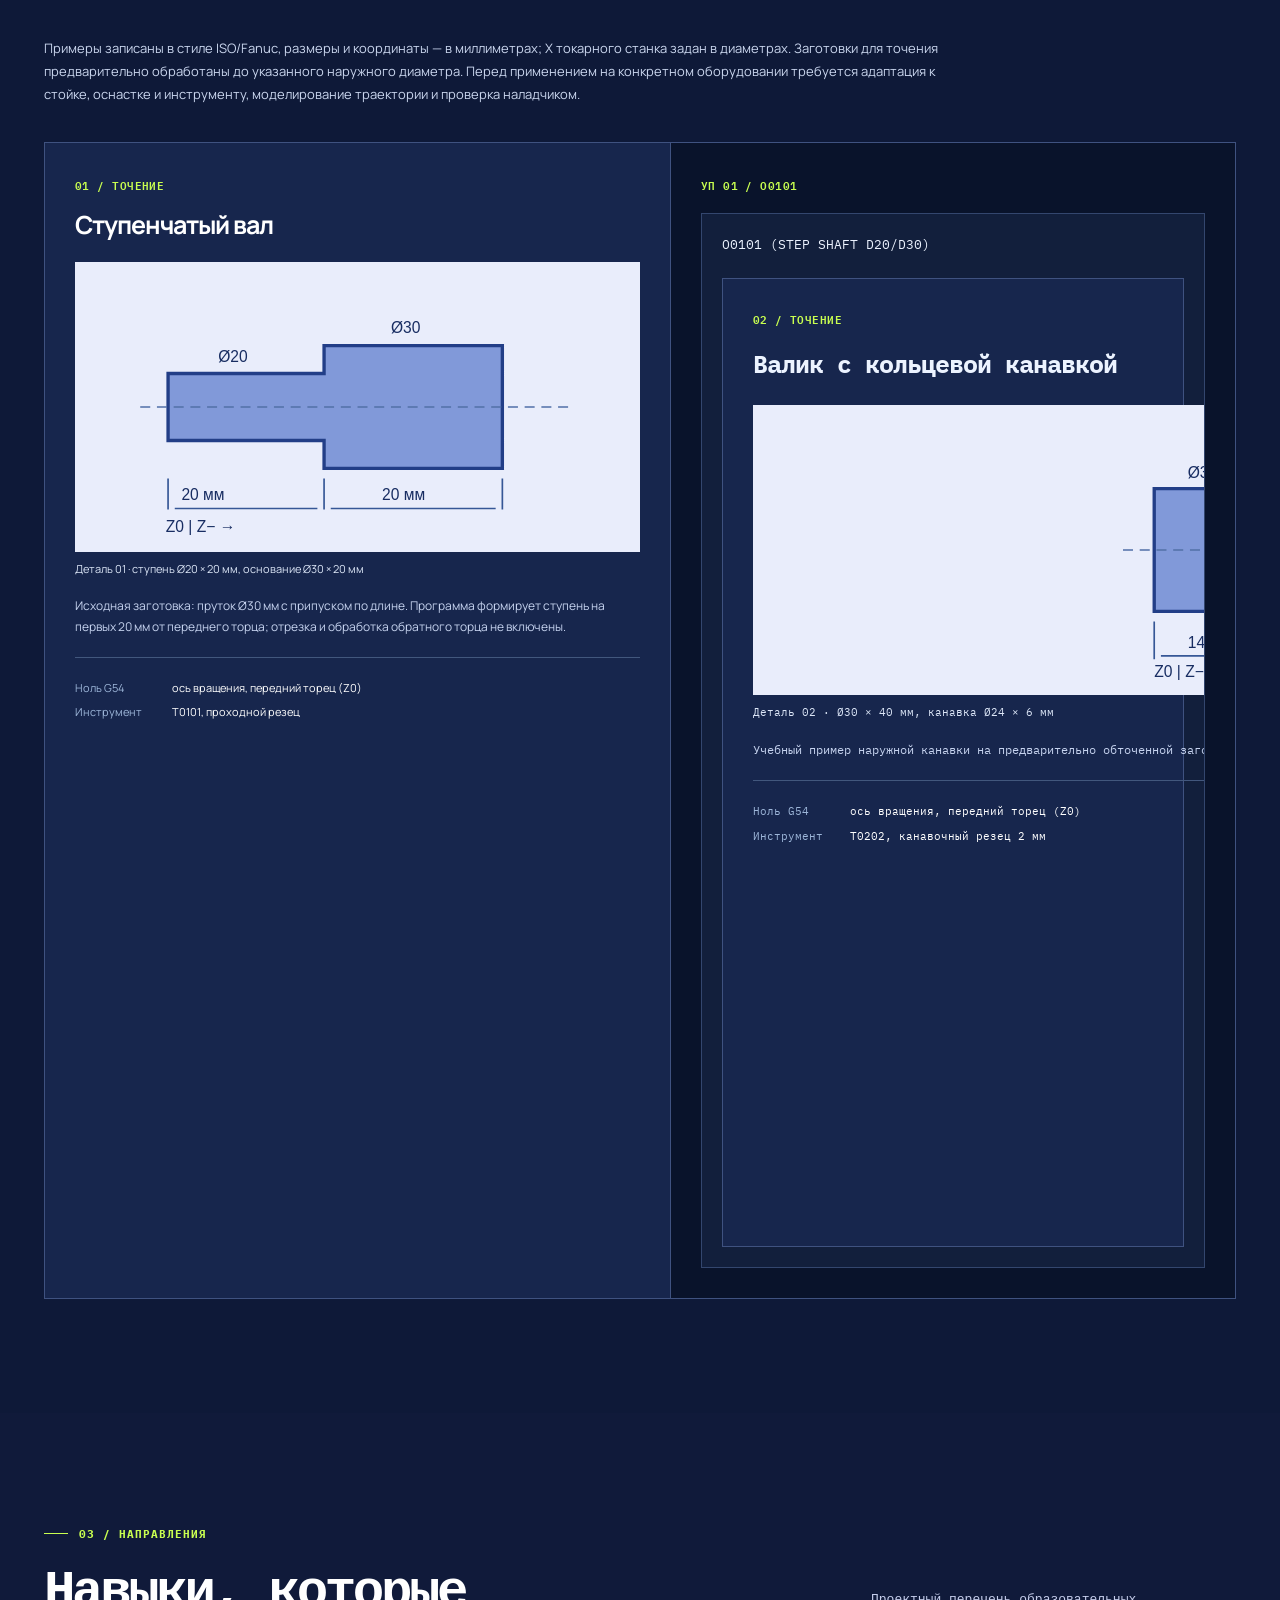
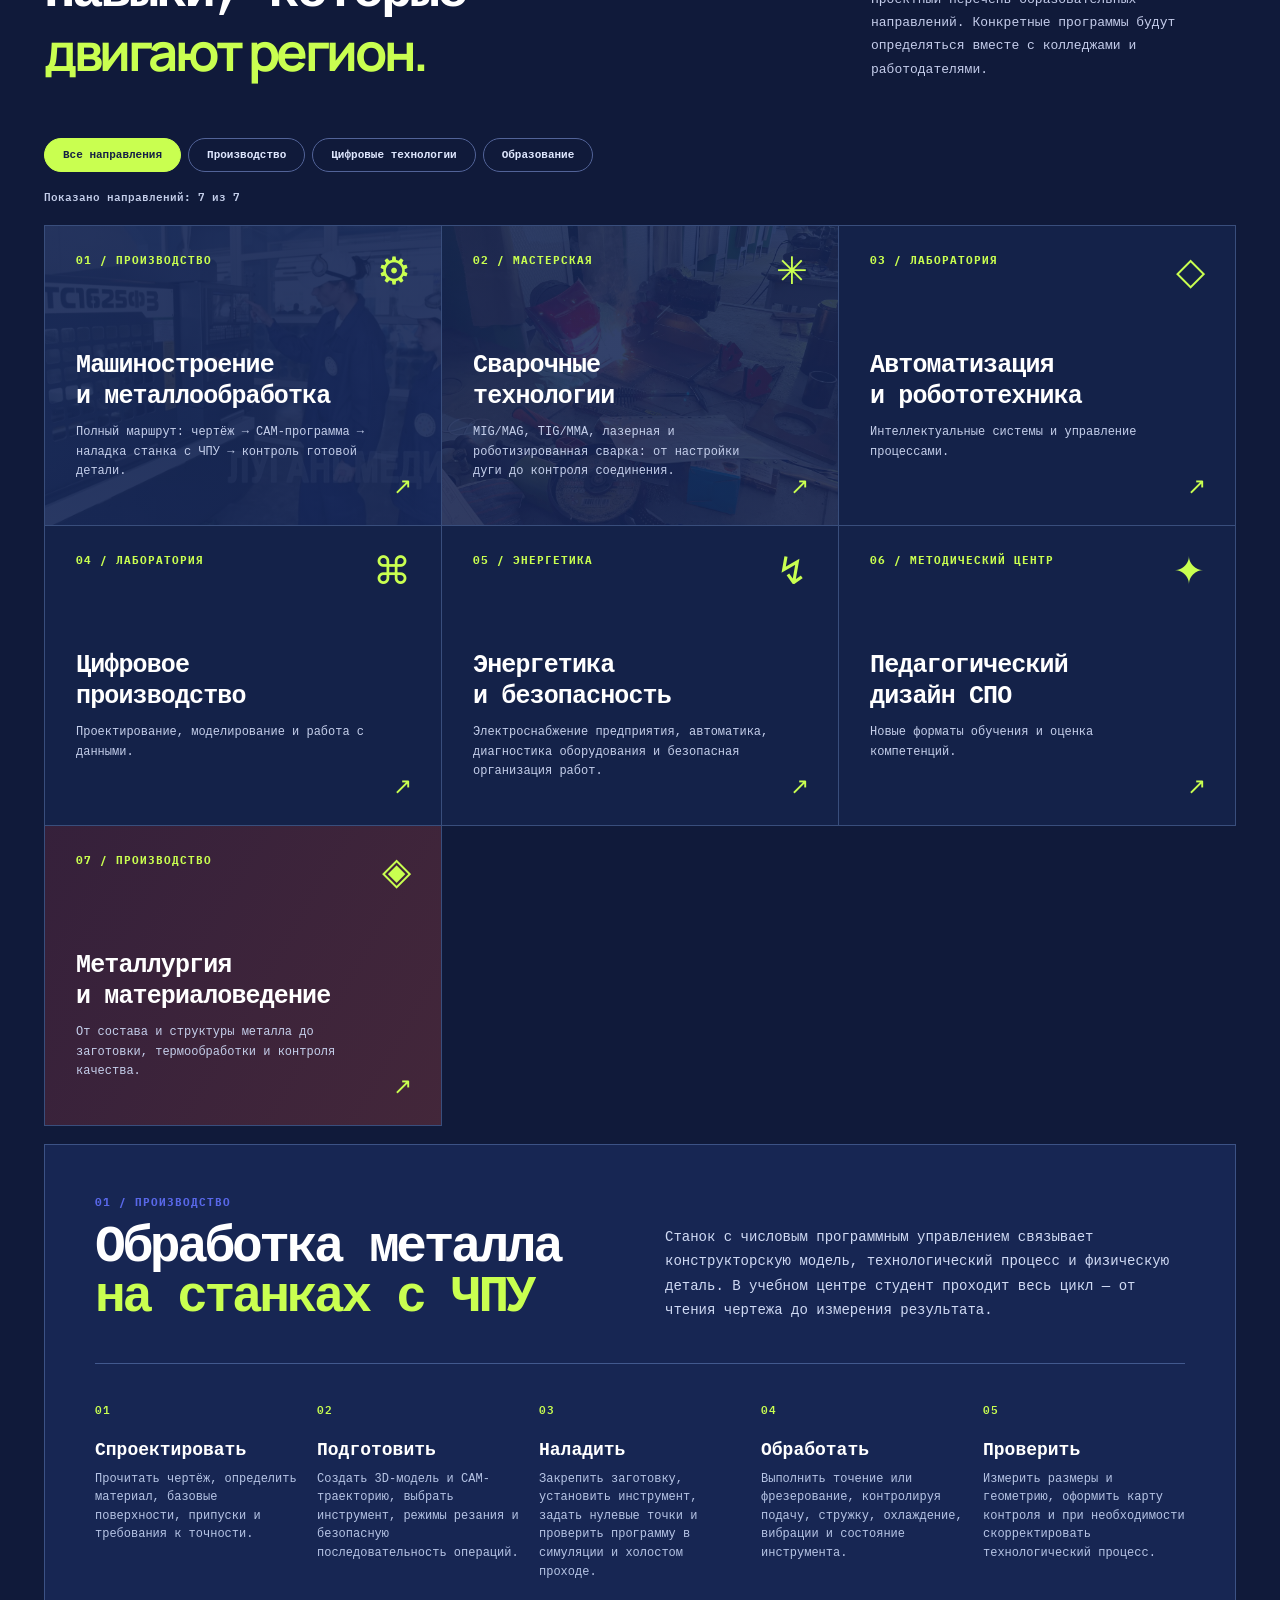
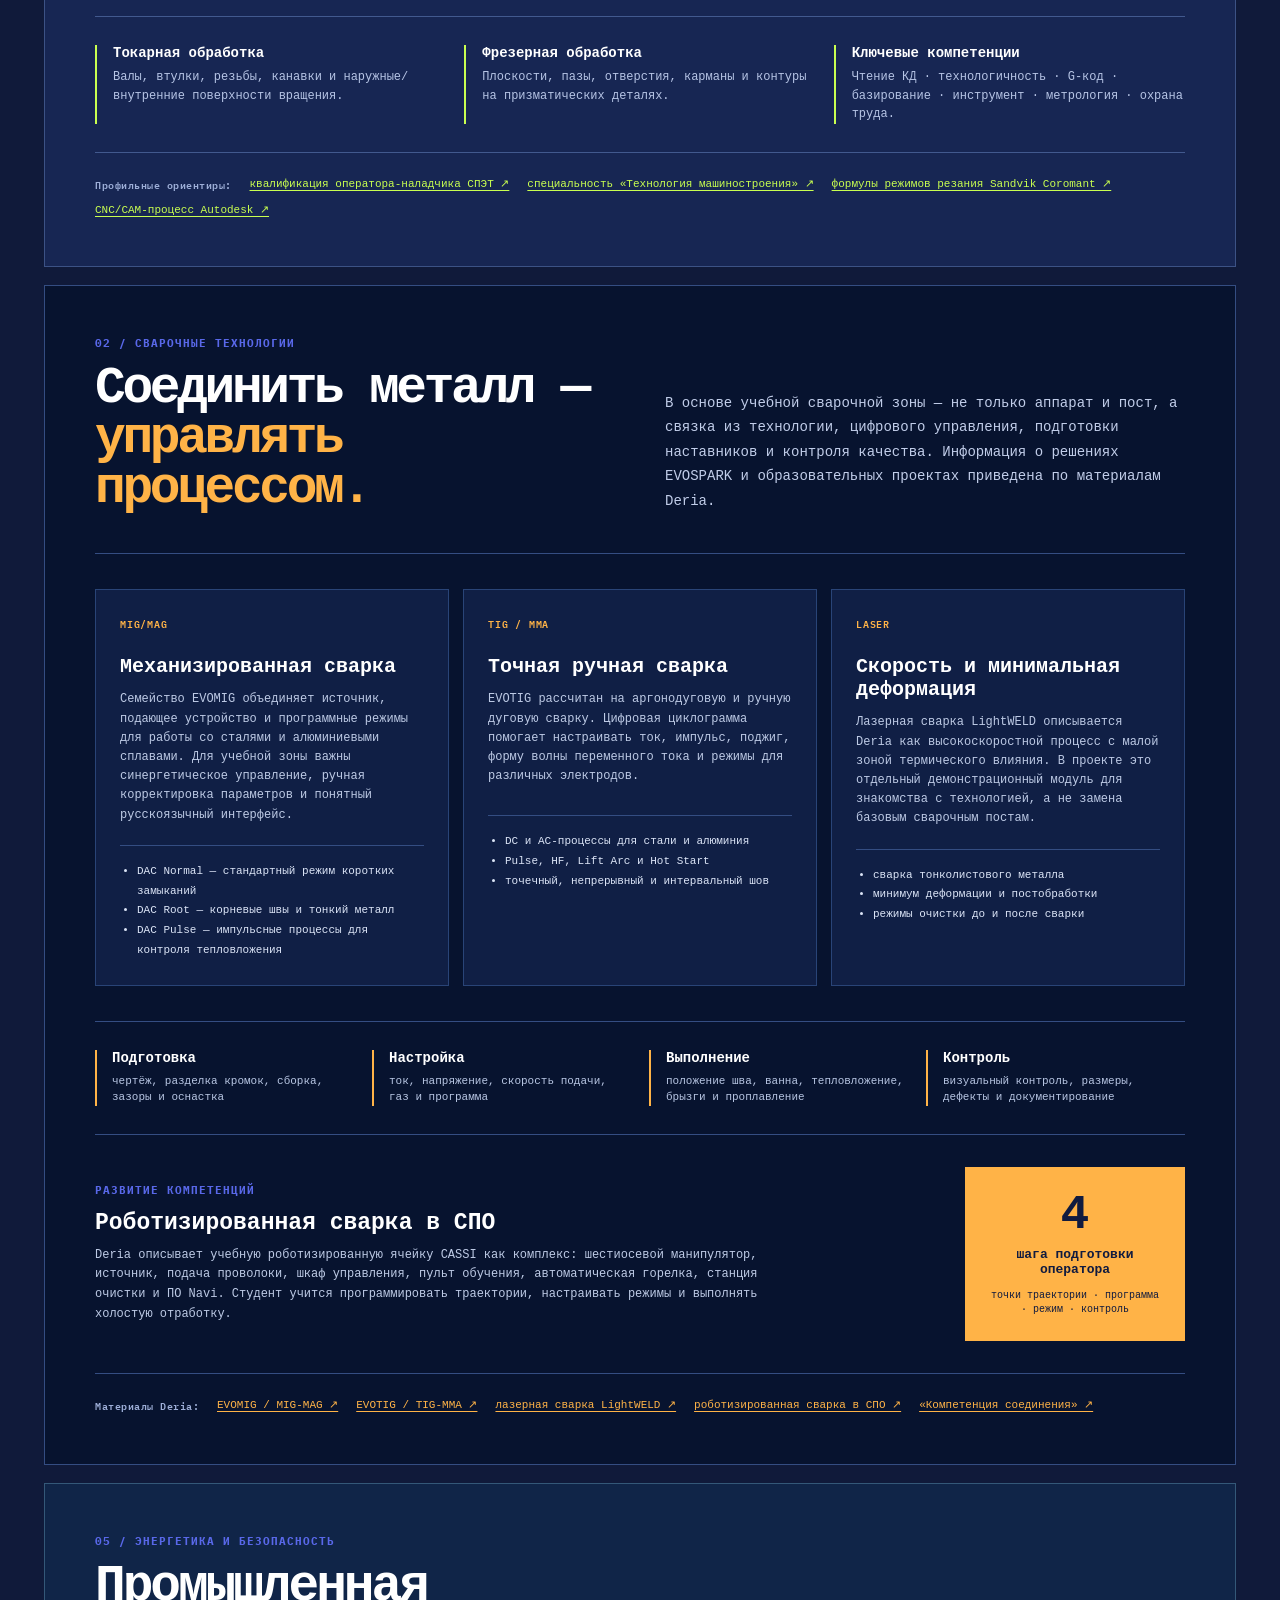
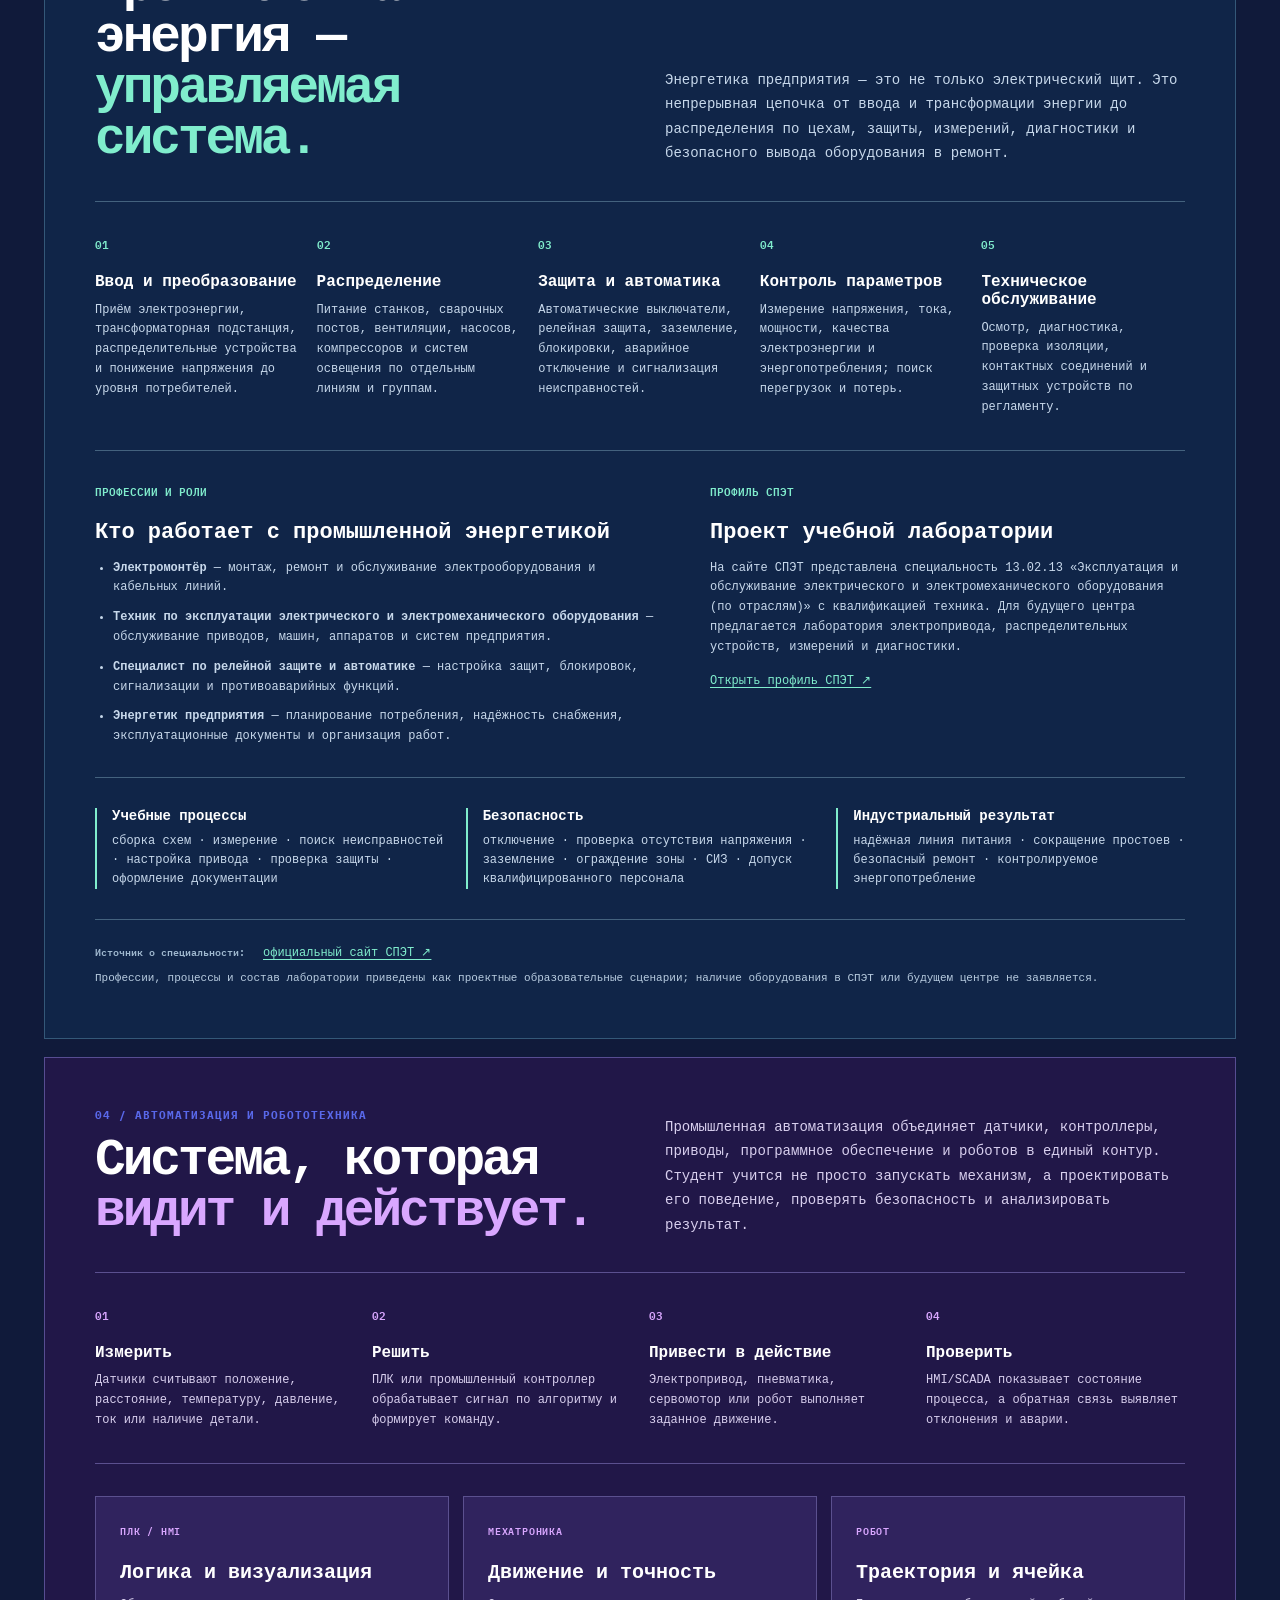
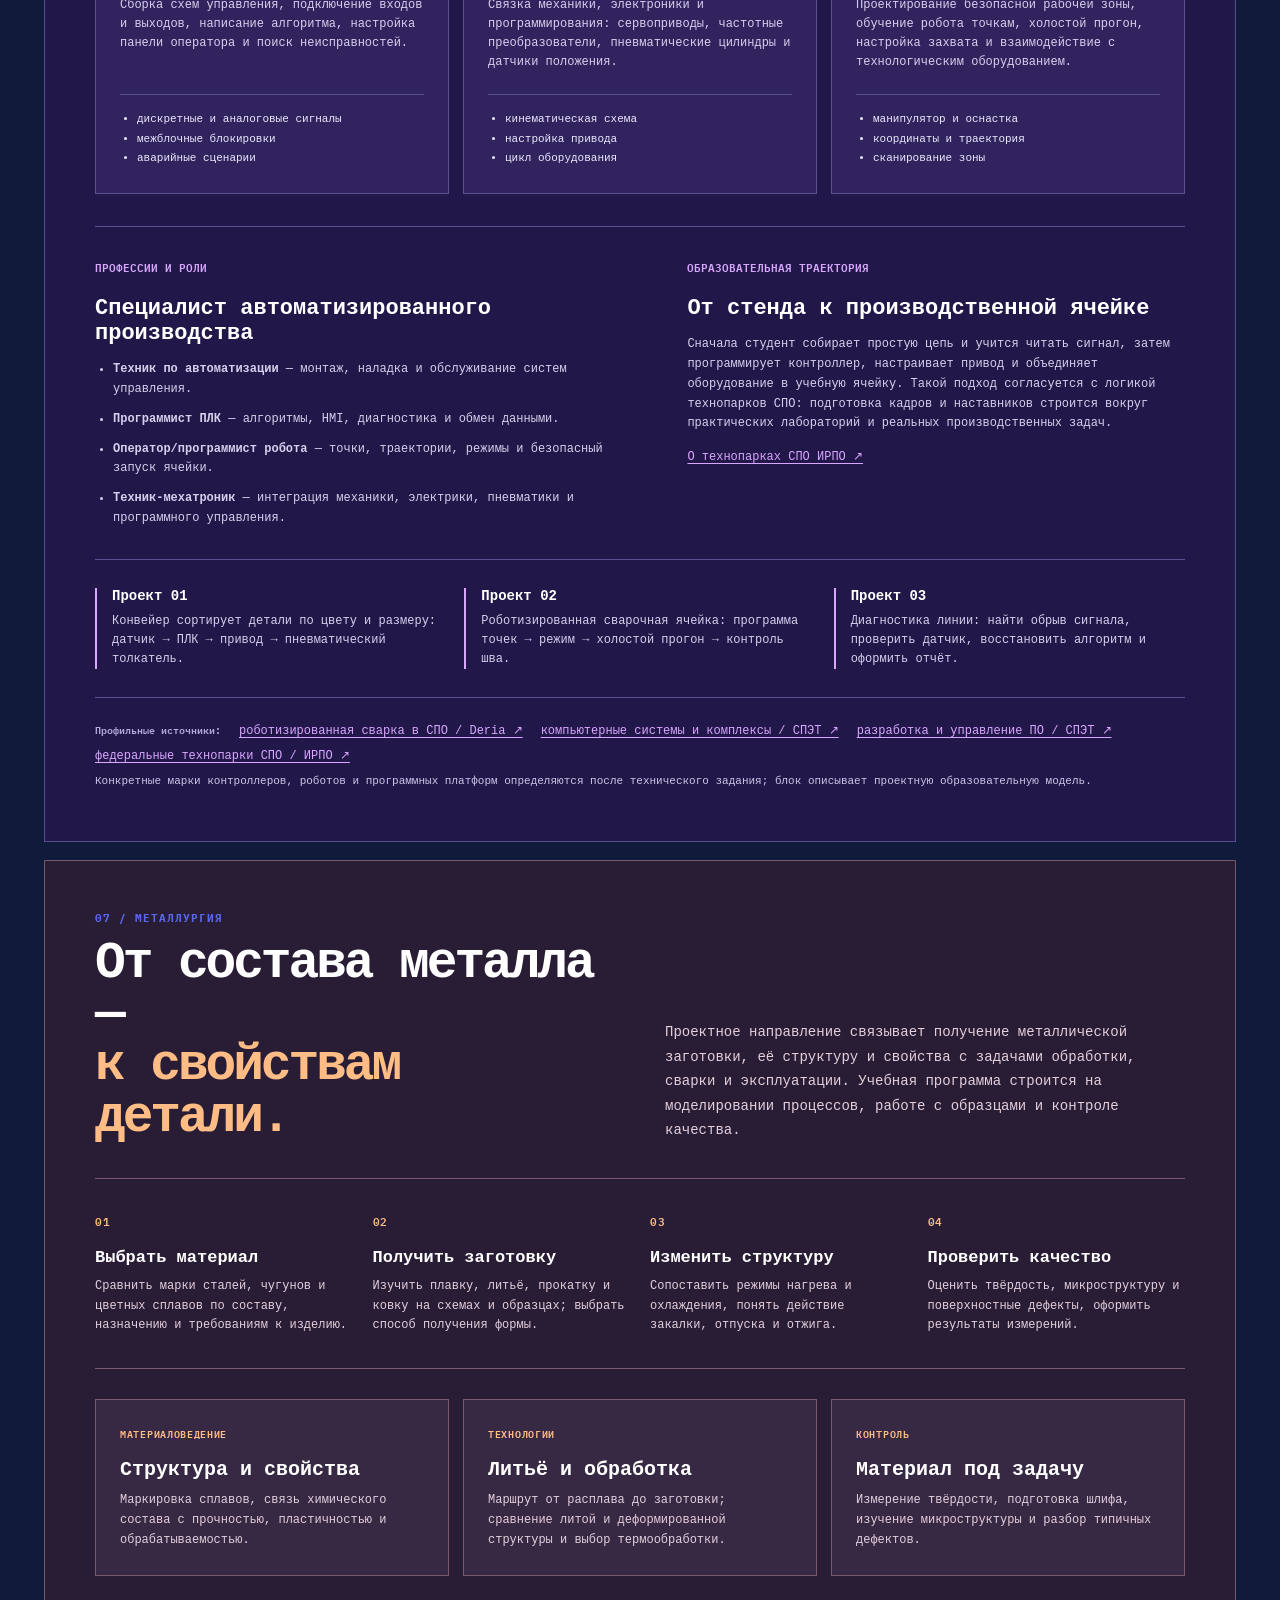
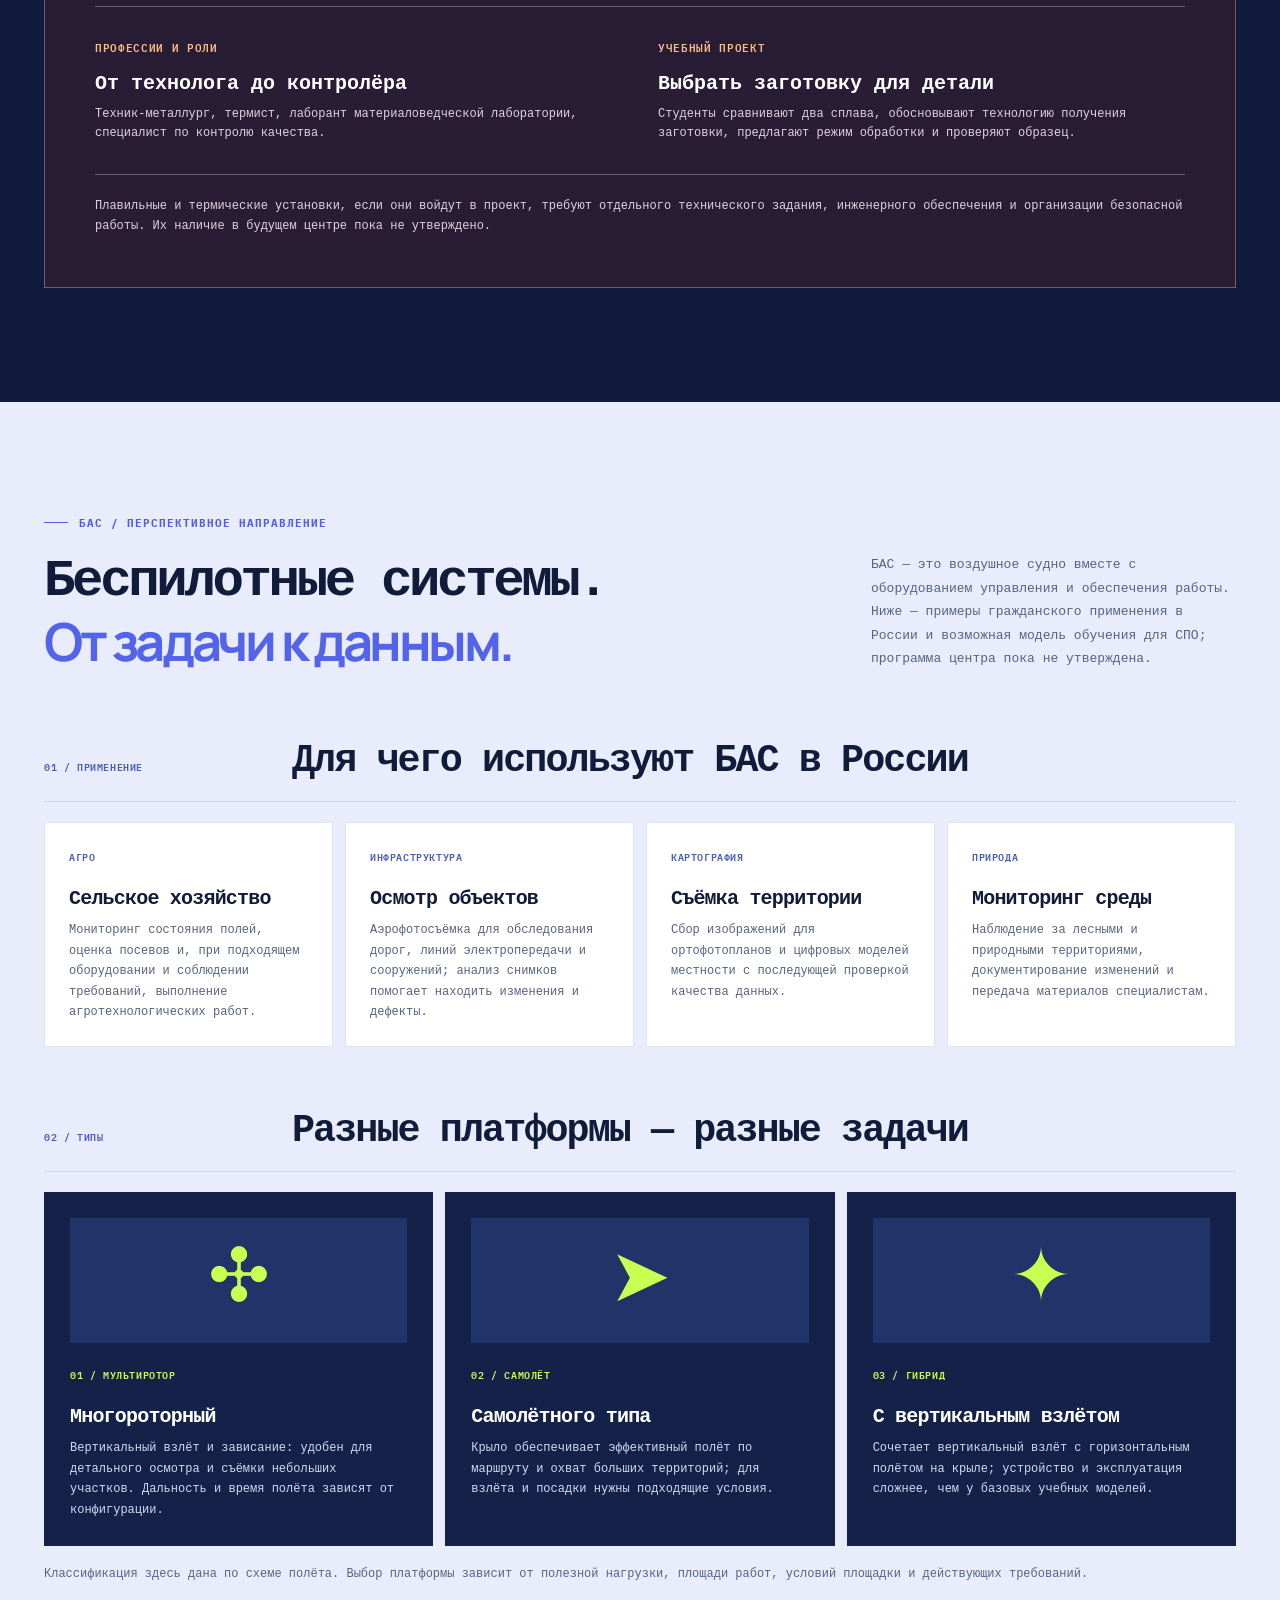
==== commit 1f28e1e4: "Replace Haas mill with StankoMash FS65MF3" ====
--- a/regional-spo-lugansk/index.html
+++ b/regional-spo-lugansk/index.html
@@ -103,7 +103,7 @@
         <div class="equipment-grid">
           <article class="equipment-card"><img src="assets/cnc-lathe.jpg" alt="Фотография токарного станка Tsugami с ЧПУ в работе; точная модель на снимке не установлена" loading="lazy"><div class="equipment-body"><span class="equipment-type">ТОКАРНЫЙ ЧПУ · АВТОМАТ</span><h4>Tsugami · автоматы продольного точения</h4><p>Для серийного изготовления небольших деталей вращения из прутка: втулок, осей и крепежа. В учебном маршруте — подача прутка, программирование операций и контроль геометрии.</p><span class="equipment-photo-note">Фото станка Tsugami; модификация на фото не определена.</span><a href="https://commons.wikimedia.org/wiki/File:Tsugami_CNC_Lathe.jpg" target="_blank" rel="noopener noreferrer">Источник фотографии ↗</a></div></article>
           <article class="equipment-card"><img class="equipment-model-image" src="assets/catalog-ts1625f3.png" alt="Токарный станок с ЧПУ ТС1625Ф3 производства СтанкоМашКомплекс" loading="lazy"><div class="equipment-body"><span class="equipment-type">ТОКАРНЫЙ ЧПУ · ГОРИЗОНТАЛЬНАЯ СТАНИНА</span><h4>ТС1625Ф3/1000 · СтанкоМашКомплекс</h4><p>Станок для обработки валов, втулок и других тел вращения: точения, сверления, растачивания, нарезания резьбы и канавок. Для исполнения /1000 производитель указывает заготовку до Ø580 × 918 мм и частоту вращения шпинделя до 1650 об/мин.</p><span class="equipment-photo-note">Изображение модели: СтанкоМашКомплекс. Учебное применение — проектное предложение.</span><a href="https://stankomach.com/products/horizontal-turn/ts-1625-f3-1000" target="_blank" rel="noopener noreferrer">Характеристики и изображение производителя ↗</a></div></article>
-          <article class="equipment-card"><img src="assets/cnc-milling.jpg" alt="Иллюстративное фото фрезерного станка с ЧПУ; это не Haas VF-2" loading="lazy"><div class="equipment-body"><span class="equipment-type">ФРЕЗЕРНЫЙ ЧПУ · ВЕРТИКАЛЬНЫЙ</span><h4>Haas VF-2</h4><p>Вертикальный обрабатывающий центр для обработки плоскостей, пазов, отверстий и контуров. На его примере можно изучать базирование, смену инструмента и CAM-программы.</p><span class="equipment-photo-note">Иллюстративное фото фрезерного станка, не изображение VF-2.</span><a href="https://www.haascnc.com/machines/vertical-mills/vf-series/models/small/vf-2.html" target="_blank" rel="noopener noreferrer">Модель у производителя ↗</a></div></article>
+          <article class="equipment-card"><img class="equipment-model-image" src="assets/catalog-fs65mf3.png" alt="Вертикальный обрабатывающий центр ФС65МФ3 производства СтанкоМашКомплекс" loading="lazy"><div class="equipment-body"><span class="equipment-type">ФРЕЗЕРНЫЙ ЧПУ · ВЕРТИКАЛЬНЫЙ</span><h4>ФС65МФ3 · СтанкоМашКомплекс</h4><p>Компактный центр для фрезерования, сверления, растачивания и нарезания резьбы. Для модели ФС65МФ3/4 производитель указывает стол 780 × 360 мм, заготовку массой до 350 кг и шпиндель до 12 000 об/мин.</p><span class="equipment-photo-note">Изображение модели: СтанкоМашКомплекс. Учебное применение — проектное предложение.</span><a href="https://stankomach.com/products/vertical-mill/fs-65-mf-3" target="_blank" rel="noopener noreferrer">Характеристики и изображение производителя ↗</a></div></article>
         </div>
         <h3 class="equipment-group-title">Сварка и роботы <span>MIG/MAG · TIG · MMA · лазер · автоматизация</span></h3>
         <div class="equipment-grid">
@@ -112,7 +112,7 @@
           <article class="equipment-card"><img src="assets/catalog-lightweld.jpg" alt="Система лазерной сварки LightWELD 1500 на фотографии Deria" loading="lazy"><div class="equipment-body"><span class="equipment-type">РУЧНАЯ ЛАЗЕРНАЯ СВАРКА</span><h4>LightWELD 1500</h4><p>Ручная лазерная система для сварки тонколистового металла. В каталоге — пример отдельной технологии с иной организацией рабочего места и защитой от лазерного излучения.</p><span class="equipment-photo-note">Фото модели LightWELD 1500: Deria.</span><a href="https://deria.ru/equipment/lazernaya-svarka/" target="_blank" rel="noopener noreferrer">Описание и фото производителя ↗</a></div></article>
           <article class="equipment-card"><img src="assets/catalog-cassi.jpg" alt="Роботизированная сварочная ячейка CASSI с манипулятором на фотографии Deria" loading="lazy"><div class="equipment-body"><span class="equipment-type">РОБОТИЗИРОВАННАЯ СВАРКА</span><h4>CASSI + EVOSPARK</h4><p>Сварочная ячейка с шестиосевым манипулятором, источником, подачей проволоки, пультом и станцией очистки горелки. Учебные задачи — траектория, позиционирование и контроль цикла.</p><span class="equipment-photo-note">Фото ячейки CASSI: Deria.</span><a href="https://deria.ru/equipment/svarochnyj-robot/" target="_blank" rel="noopener noreferrer">Описание и фото производителя ↗</a></div></article>
         </div>
-        <p class="equipment-disclaimer">Подборка иллюстрирует классы оборудования и конкретные примеры линеек; сравнительной статистики распространённости моделей нет. Изображение ТС1625Ф3 взято из каталога производителя, а фото фрезерного станка показывает <strong>тип станка</strong>, не модель Haas VF-2. Состав будущего центра определяется отдельно по техническому заданию.</p>
+        <p class="equipment-disclaimer">Подборка иллюстрирует классы оборудования и конкретные примеры линеек; сравнительной статистики распространённости моделей нет. Изображения ТС1625Ф3 и ФС65МФ3 взяты из каталога СтанкоМашКомплекс. Состав будущего центра определяется отдельно по техническому заданию.</p>
         <a class="inline-link cnc-jump" href="#cnc-programs">Перейти к примерам управляющих программ <span aria-hidden="true">↓</span></a>
       </div>
     </section>
@@ -200,7 +200,7 @@
     <section class="closing" id="contacts" aria-labelledby="closing-title"><div class="container closing-layout"><div><div class="section-label light">07 / КОНТАКТЫ И МАТЕРИАЛЫ</div><h2 id="closing-title">Будущее СПО<br>начинается <em>здесь.</em></h2><p>Проект размещения — город Луганск. Адрес, реквизиты и каналы связи будут опубликованы после утверждения проекта центра.</p><div class="closing-actions"><a class="button button-white" href="КОНЦЕПЦИЯ_И_ЭСКИЗНЫЙ_ПРОЕКТ.md" download>Скачать концепцию <span aria-hidden="true">↗</span></a><a class="source-link" href="https://firpo.ru/activities/technopark/about/" target="_blank" rel="noopener noreferrer">Пример: технопарк СПО в Калуге ↗</a></div></div><div class="closing-art" aria-hidden="true"><span>ВТ</span><span>СПО</span><span>ЛНР</span><i>✳</i></div></div></section>
   </main>
   <footer class="site-footer"><div class="container footer-inner"><a class="footer-brand" href="#top" aria-label="Виртуальный технопарк СПО ЛНР — наверх">ВТ СПО / ЛНР</a><p>Виртуальный технопарк СПО ЛНР — концепция региональной образовательной площадки в городе Луганске. Не является официальным сайтом действующего учреждения.</p><a href="#top">Наверх ↑</a></div>
-      <div class="container credits" id="credits"><span>ИСТОЧНИКИ ИЗОБРАЖЕНИЙ</span><p>Фотографии кластера — официальная <a href="https://college-sktm-r181.gosweb.gosuslugi.ru/fotogalereya/fotogalereya_31.html" target="_blank" rel="noopener noreferrer">галерея «ФП Профессионалитет»</a>, <a href="https://college-sktm-r181.gosweb.gosuslugi.ru/fotogalereya/fotogalereya_27.html" target="_blank" rel="noopener noreferrer">«Практика»</a> и <a href="https://college-sktm-r181.gosweb.gosuslugi.ru/fotogalereya/fotogalereya_2.html" target="_blank" rel="noopener noreferrer">«Сварочные технологии»</a> ГБПОО ЛНР «Стахановский промышленно-экономический техникум». Фото оборудования EVOMIG, EVOTIG, LightWELD и CASSI — <a href="https://deria.ru/equipment/" target="_blank" rel="noopener noreferrer">Deria</a>; копии оптимизированы для каталога. Фото Tsugami — <a href="https://commons.wikimedia.org/wiki/File:Tsugami_CNC_Lathe.jpg" target="_blank" rel="noopener noreferrer">Whoisjohngalt, CC BY-SA 4.0</a>; фото фрезерования — <a href="https://commons.wikimedia.org/wiki/File:CNC_milling_machine.jpg" target="_blank" rel="noopener noreferrer">Impressionmanufacturer, CC BY-SA 4.0</a>. Фотографии станков уменьшены и сжаты. Герб ЛНР — <a href="https://commons.wikimedia.org/wiki/File:Coat_of_Arms_of_Lugansk_People%27s_Republic.svg" target="_blank" rel="noopener noreferrer">Wikimedia Commons</a> (государственный символ); знак «Профессионалитета» — <a href="https://firpo.ru/activities/projects/federalnyy-proekt-professionalitet/" target="_blank" rel="noopener noreferrer">ИРПО</a>. Архитектурный эскиз — авторская проектная визуализация для этой концепции.</p></div>
+      <div class="container credits" id="credits"><span>ИСТОЧНИКИ ИЗОБРАЖЕНИЙ</span><p>Фотографии кластера — официальная <a href="https://college-sktm-r181.gosweb.gosuslugi.ru/fotogalereya/fotogalereya_31.html" target="_blank" rel="noopener noreferrer">галерея «ФП Профессионалитет»</a>, <a href="https://college-sktm-r181.gosweb.gosuslugi.ru/fotogalereya/fotogalereya_27.html" target="_blank" rel="noopener noreferrer">«Практика»</a> и <a href="https://college-sktm-r181.gosweb.gosuslugi.ru/fotogalereya/fotogalereya_2.html" target="_blank" rel="noopener noreferrer">«Сварочные технологии»</a> ГБПОО ЛНР «Стахановский промышленно-экономический техникум». Фото оборудования EVOMIG, EVOTIG, LightWELD и CASSI — <a href="https://deria.ru/equipment/" target="_blank" rel="noopener noreferrer">Deria</a>; копии оптимизированы для каталога. Изображения ТС1625Ф3 и ФС65МФ3 — <a href="https://stankomach.com/products/" target="_blank" rel="noopener noreferrer">СтанкоМашКомплекс</a>. Фото Tsugami — <a href="https://commons.wikimedia.org/wiki/File:Tsugami_CNC_Lathe.jpg" target="_blank" rel="noopener noreferrer">Whoisjohngalt, CC BY-SA 4.0</a>. Герб ЛНР — <a href="https://commons.wikimedia.org/wiki/File:Coat_of_Arms_of_Lugansk_People%27s_Republic.svg" target="_blank" rel="noopener noreferrer">Wikimedia Commons</a> (государственный символ); знак «Профессионалитета» — <a href="https://firpo.ru/activities/projects/federalnyy-proekt-professionalitet/" target="_blank" rel="noopener noreferrer">ИРПО</a>. Архитектурный эскиз — авторская проектная визуализация для этой концепции.</p></div>
   </footer>
 </body>
 </html>
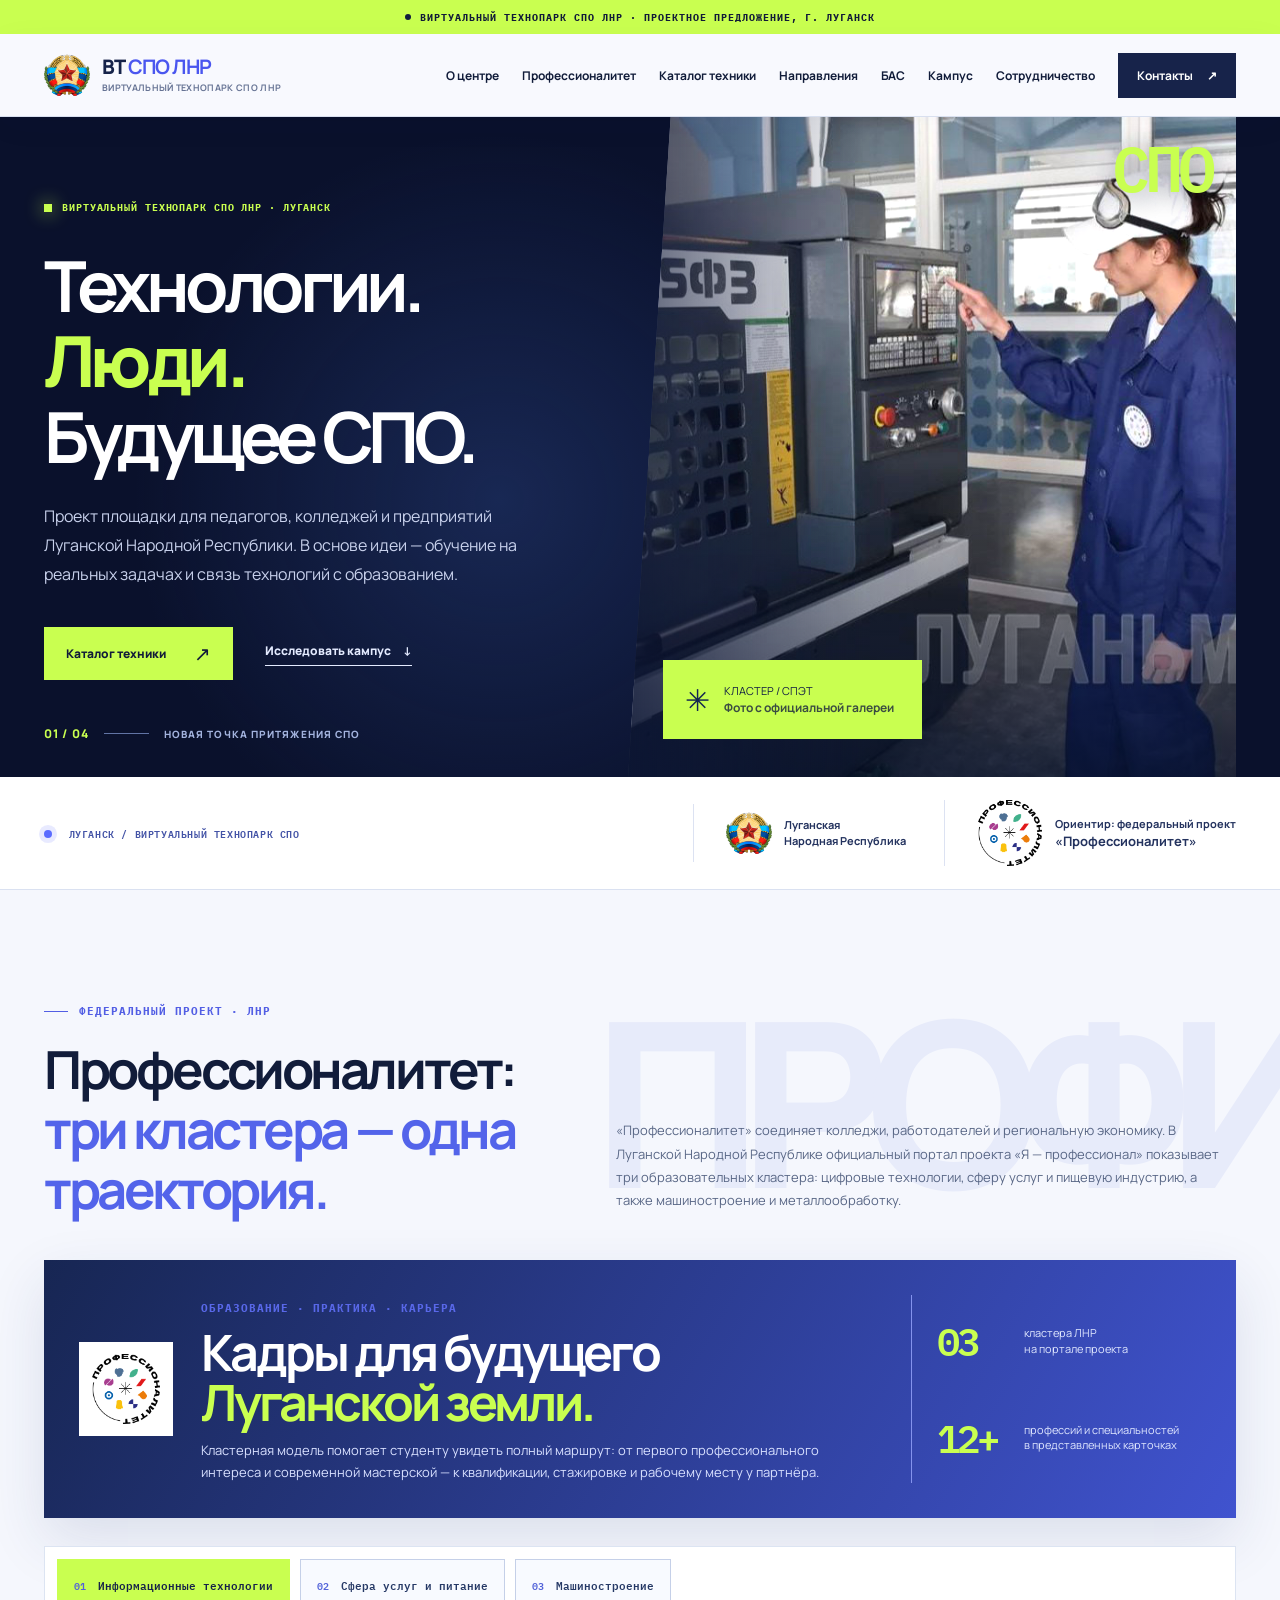
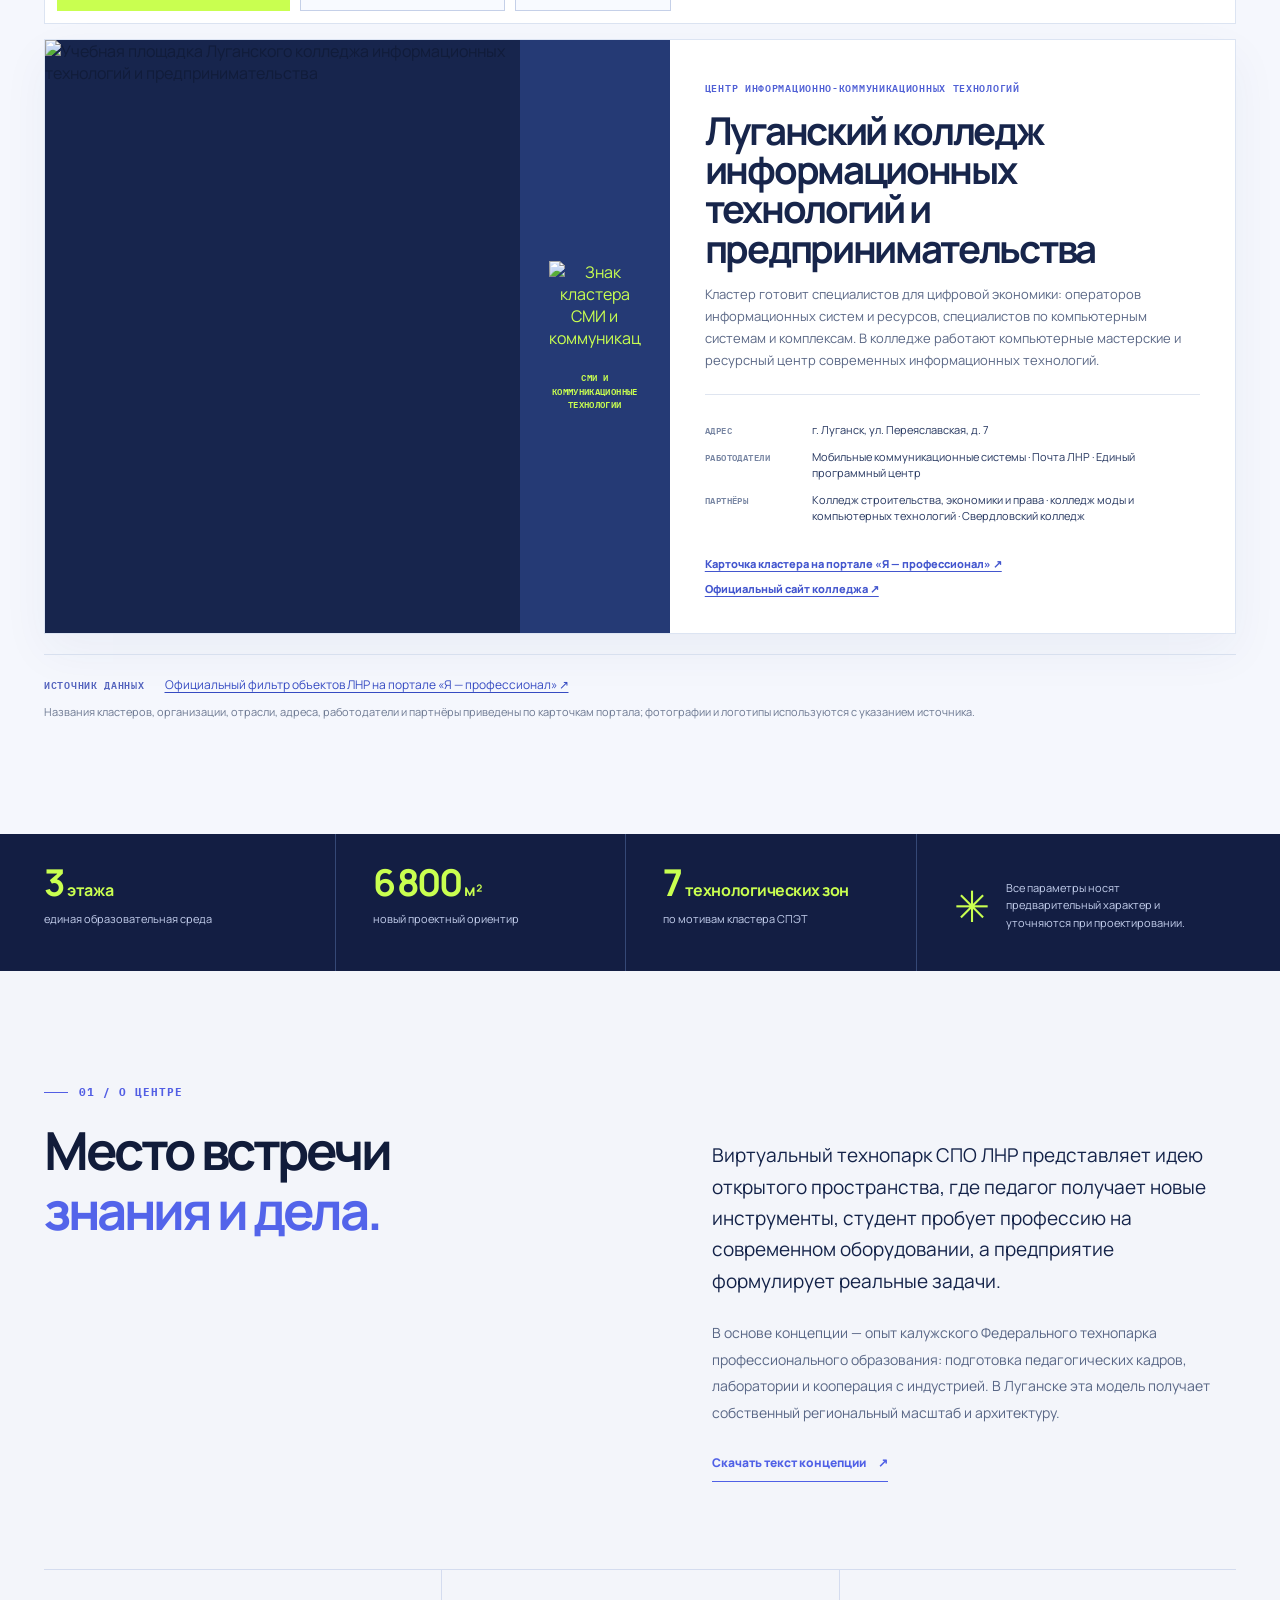
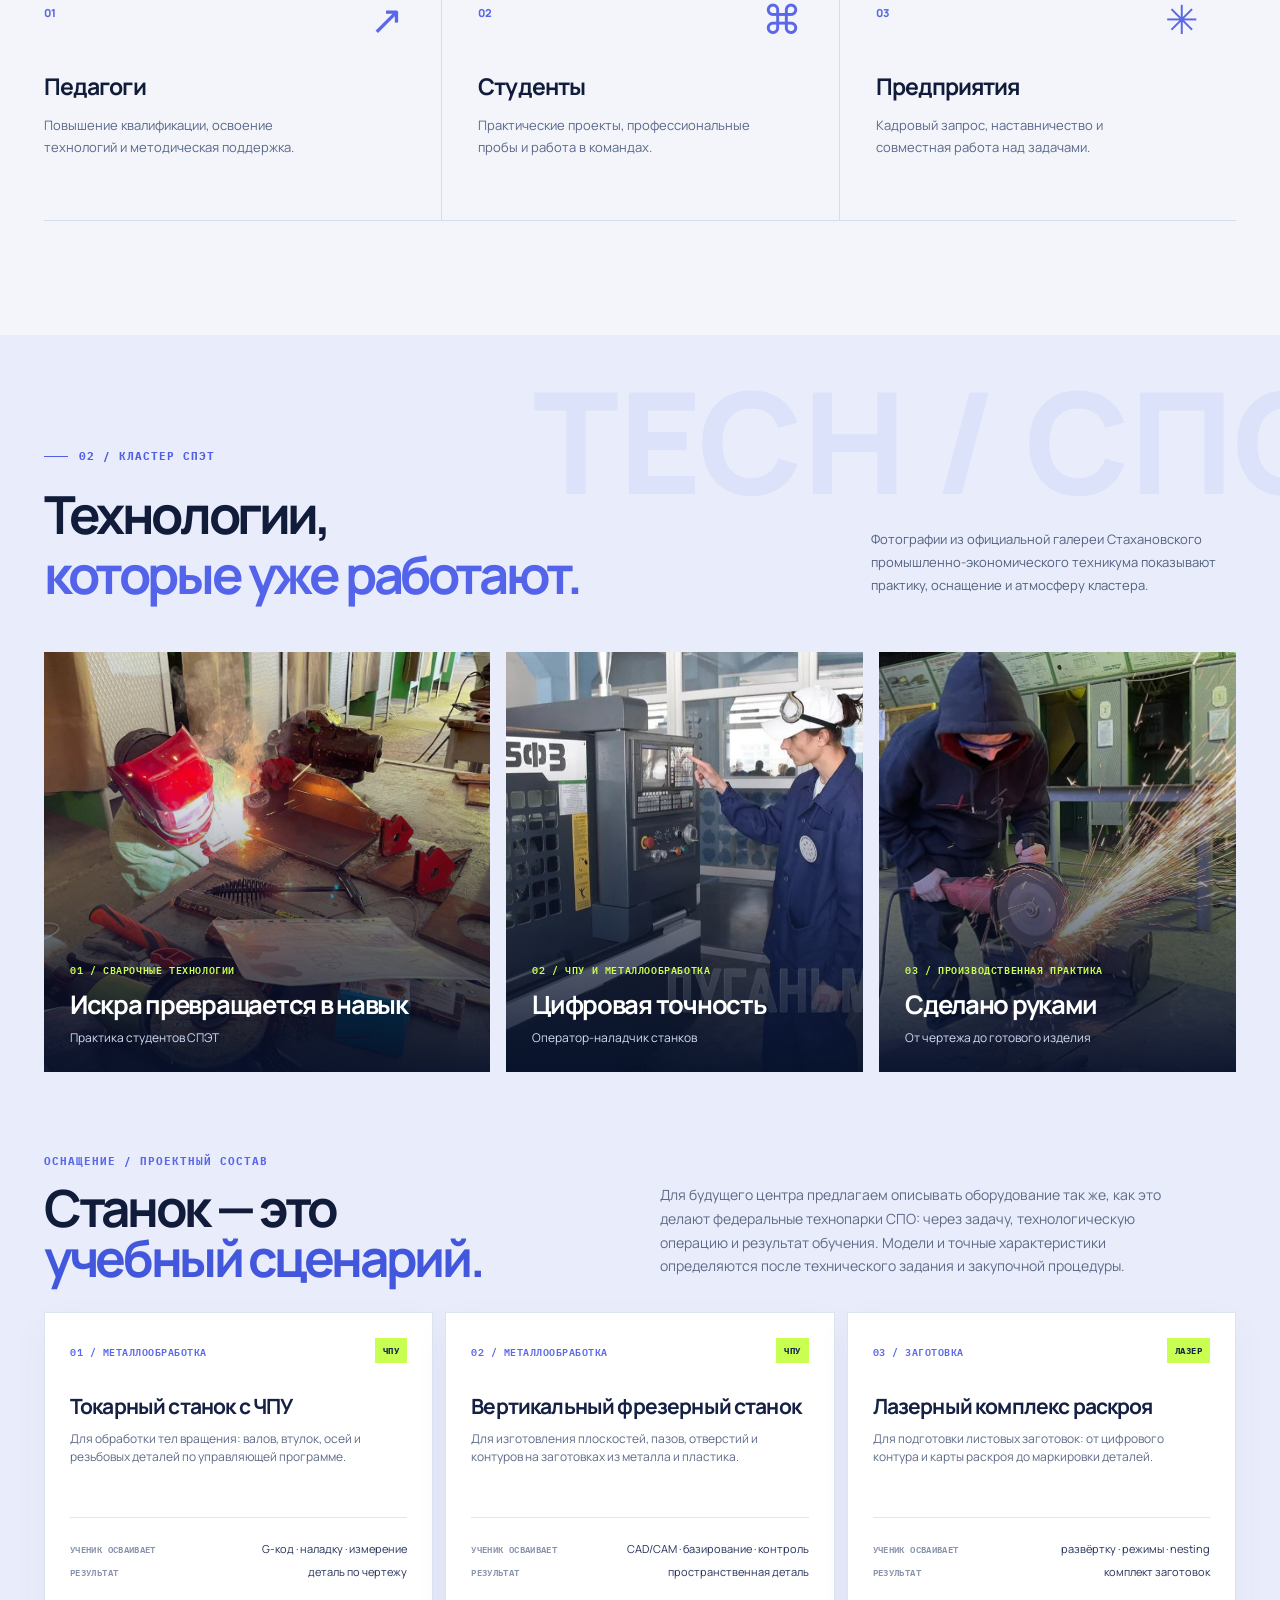
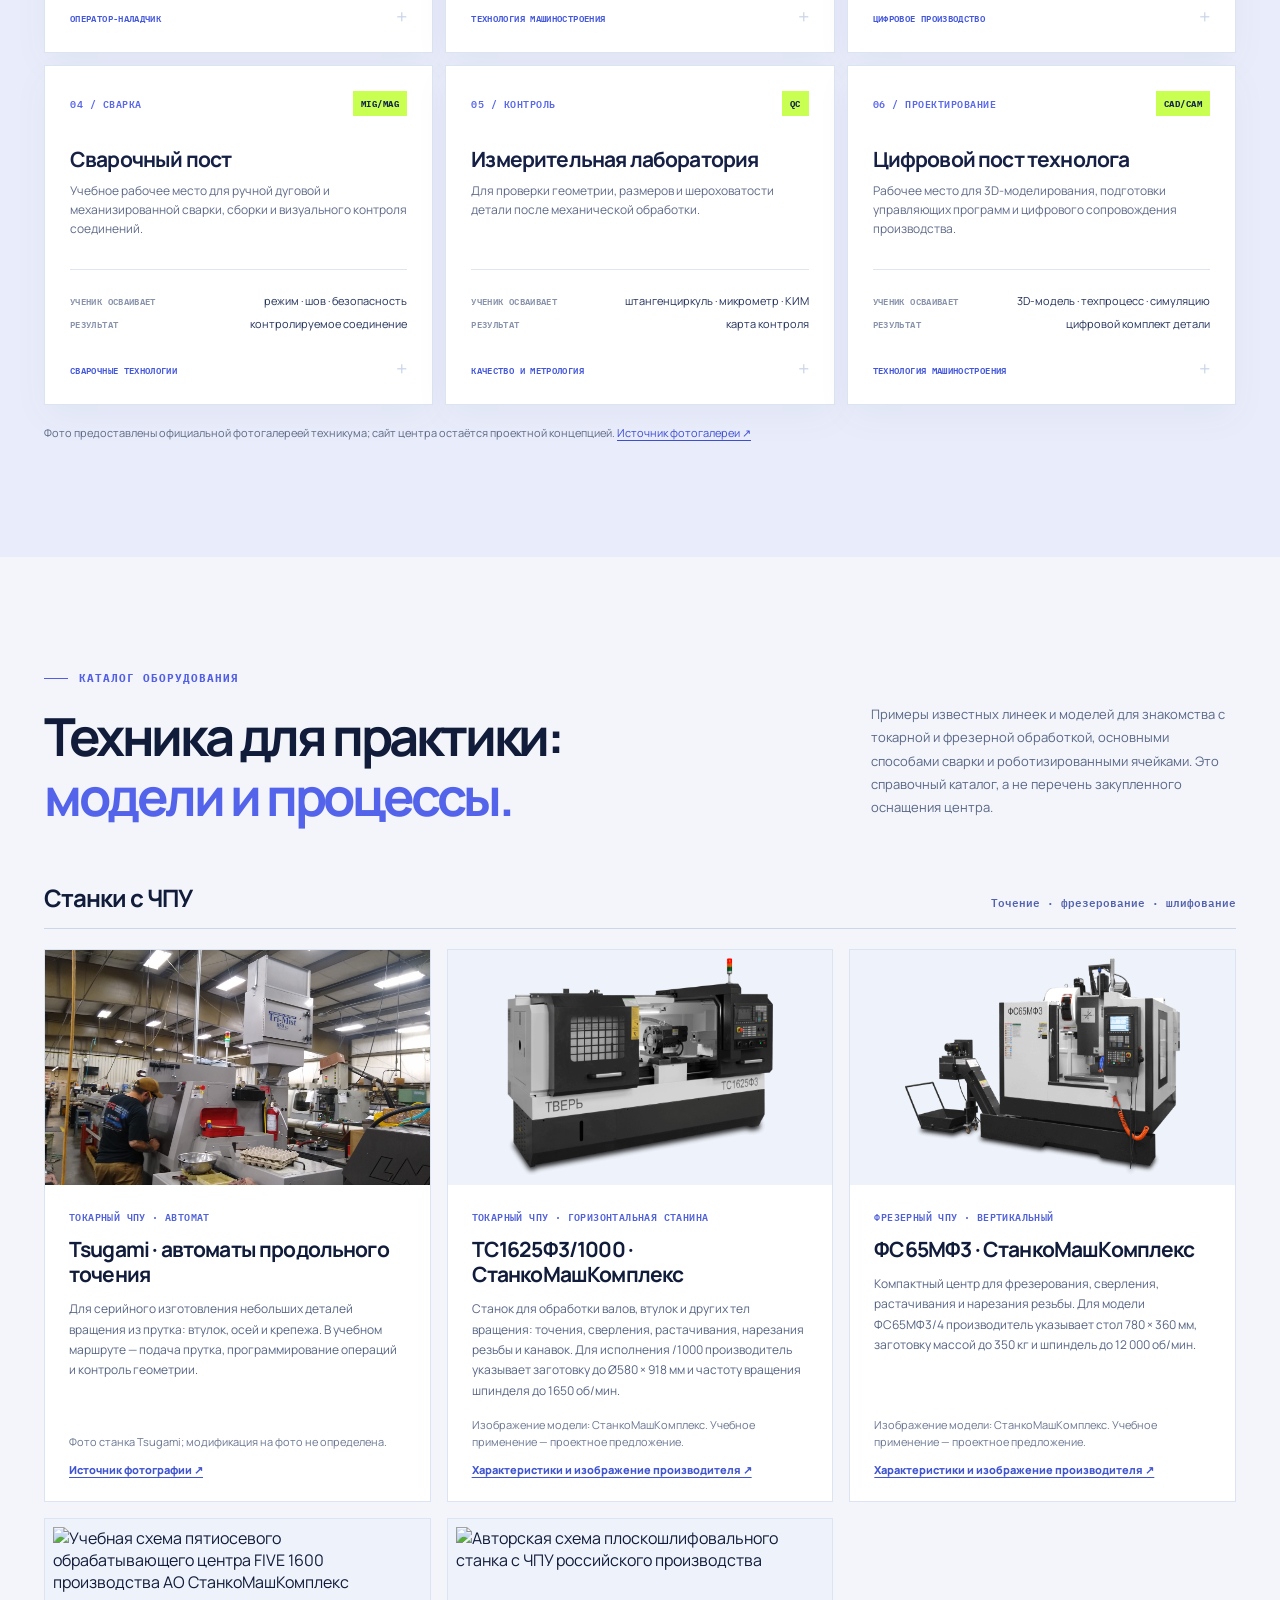
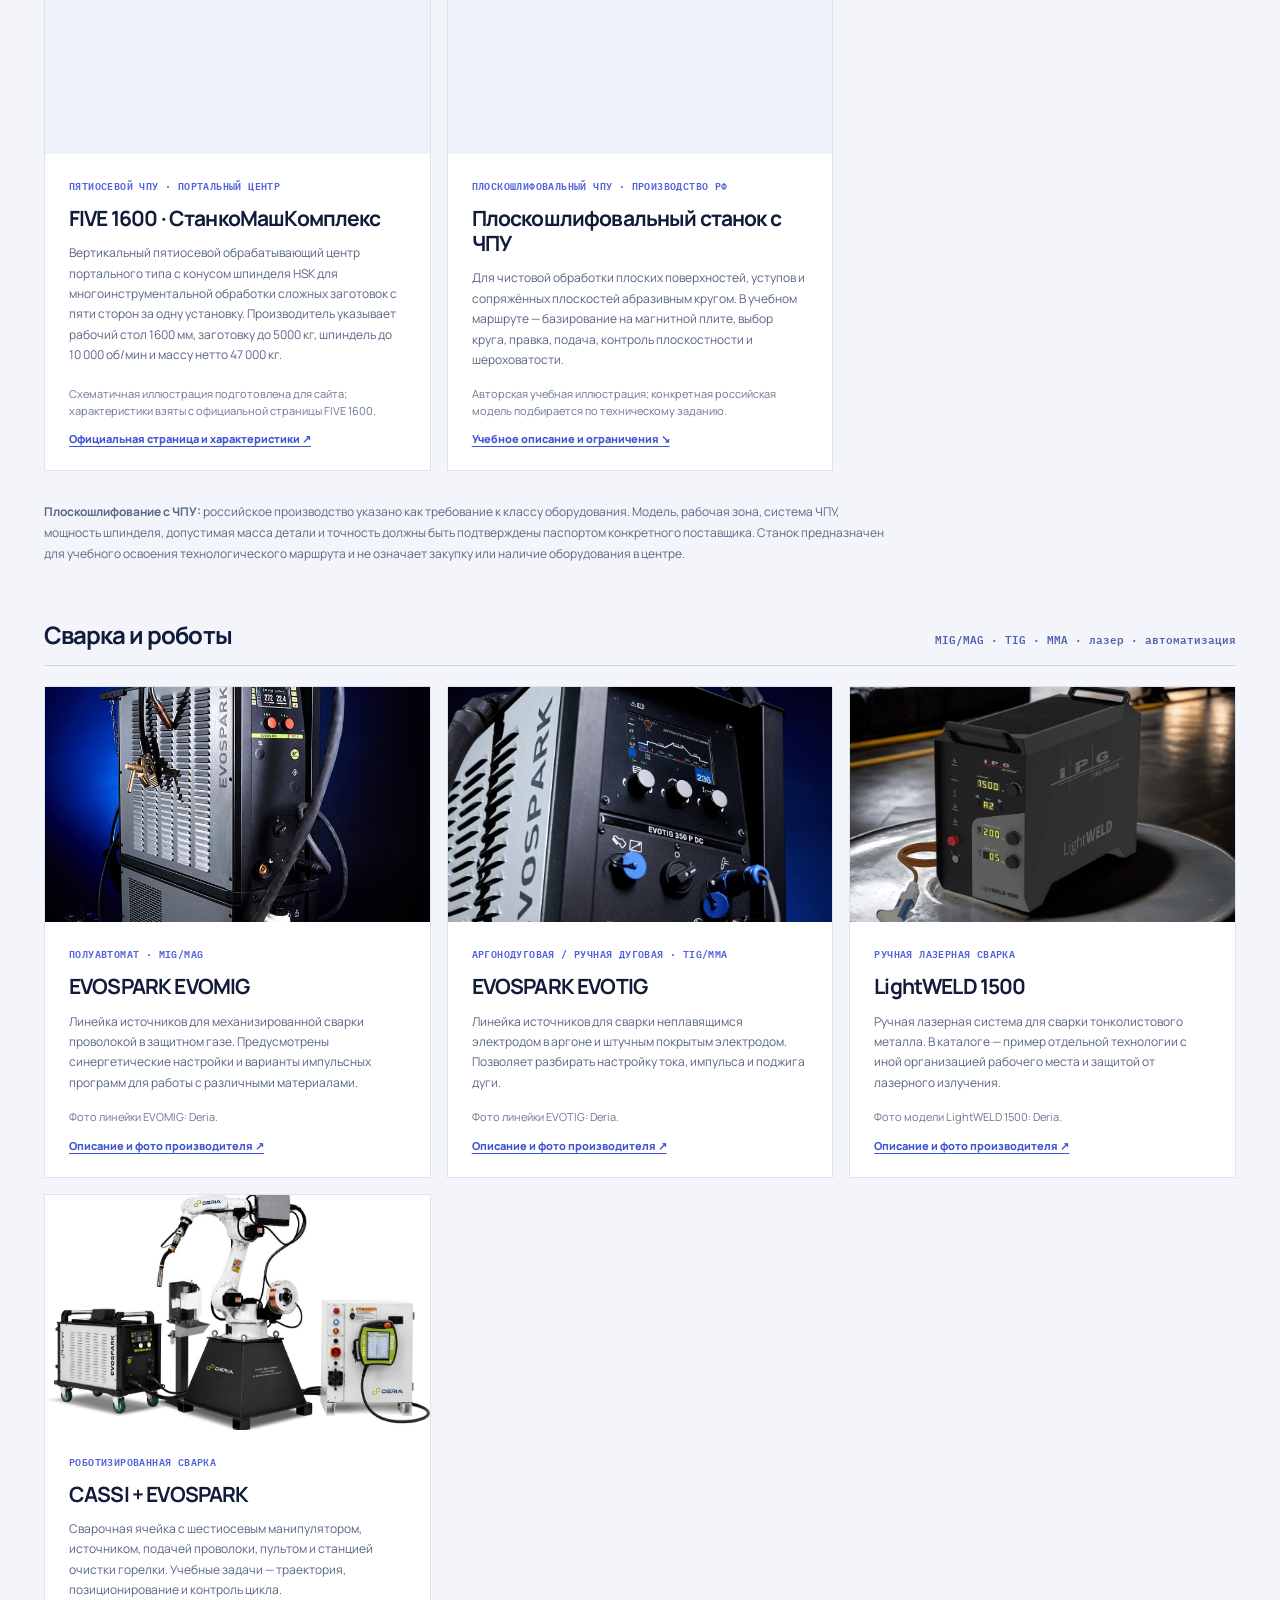
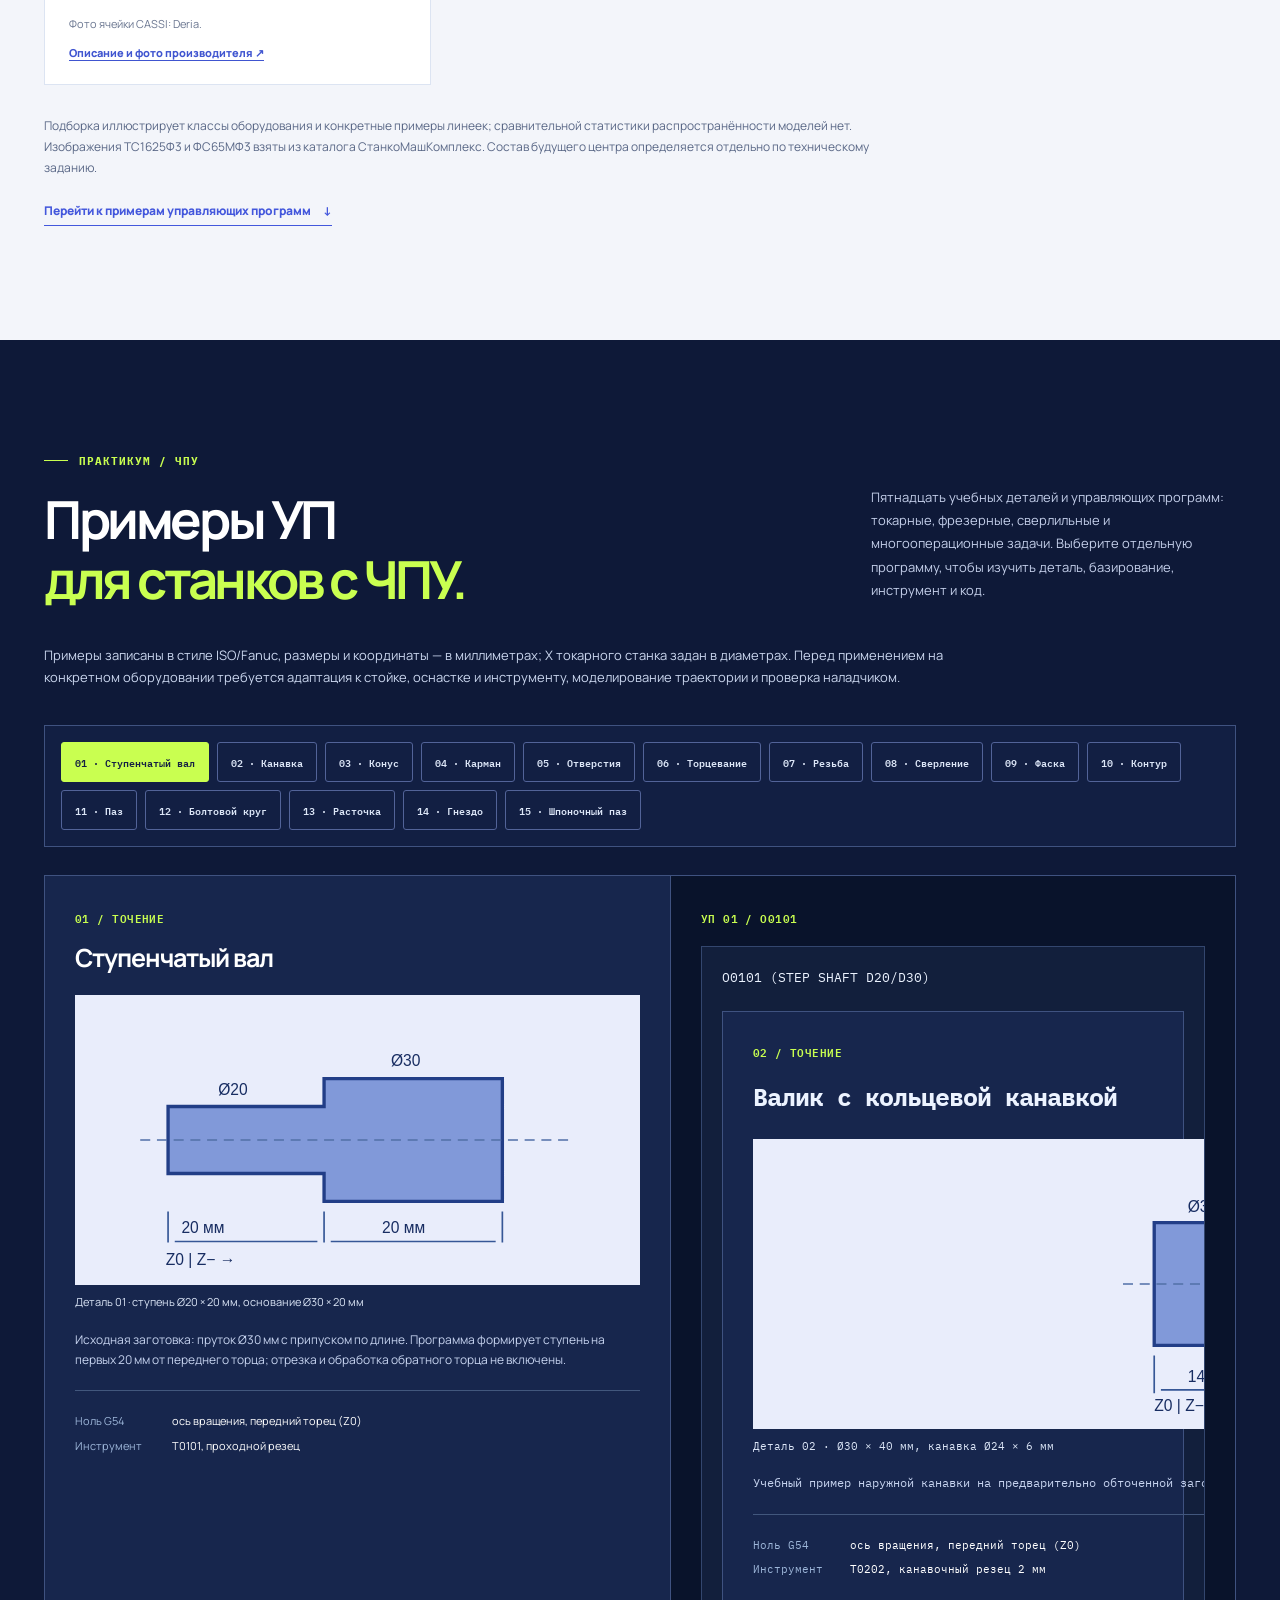
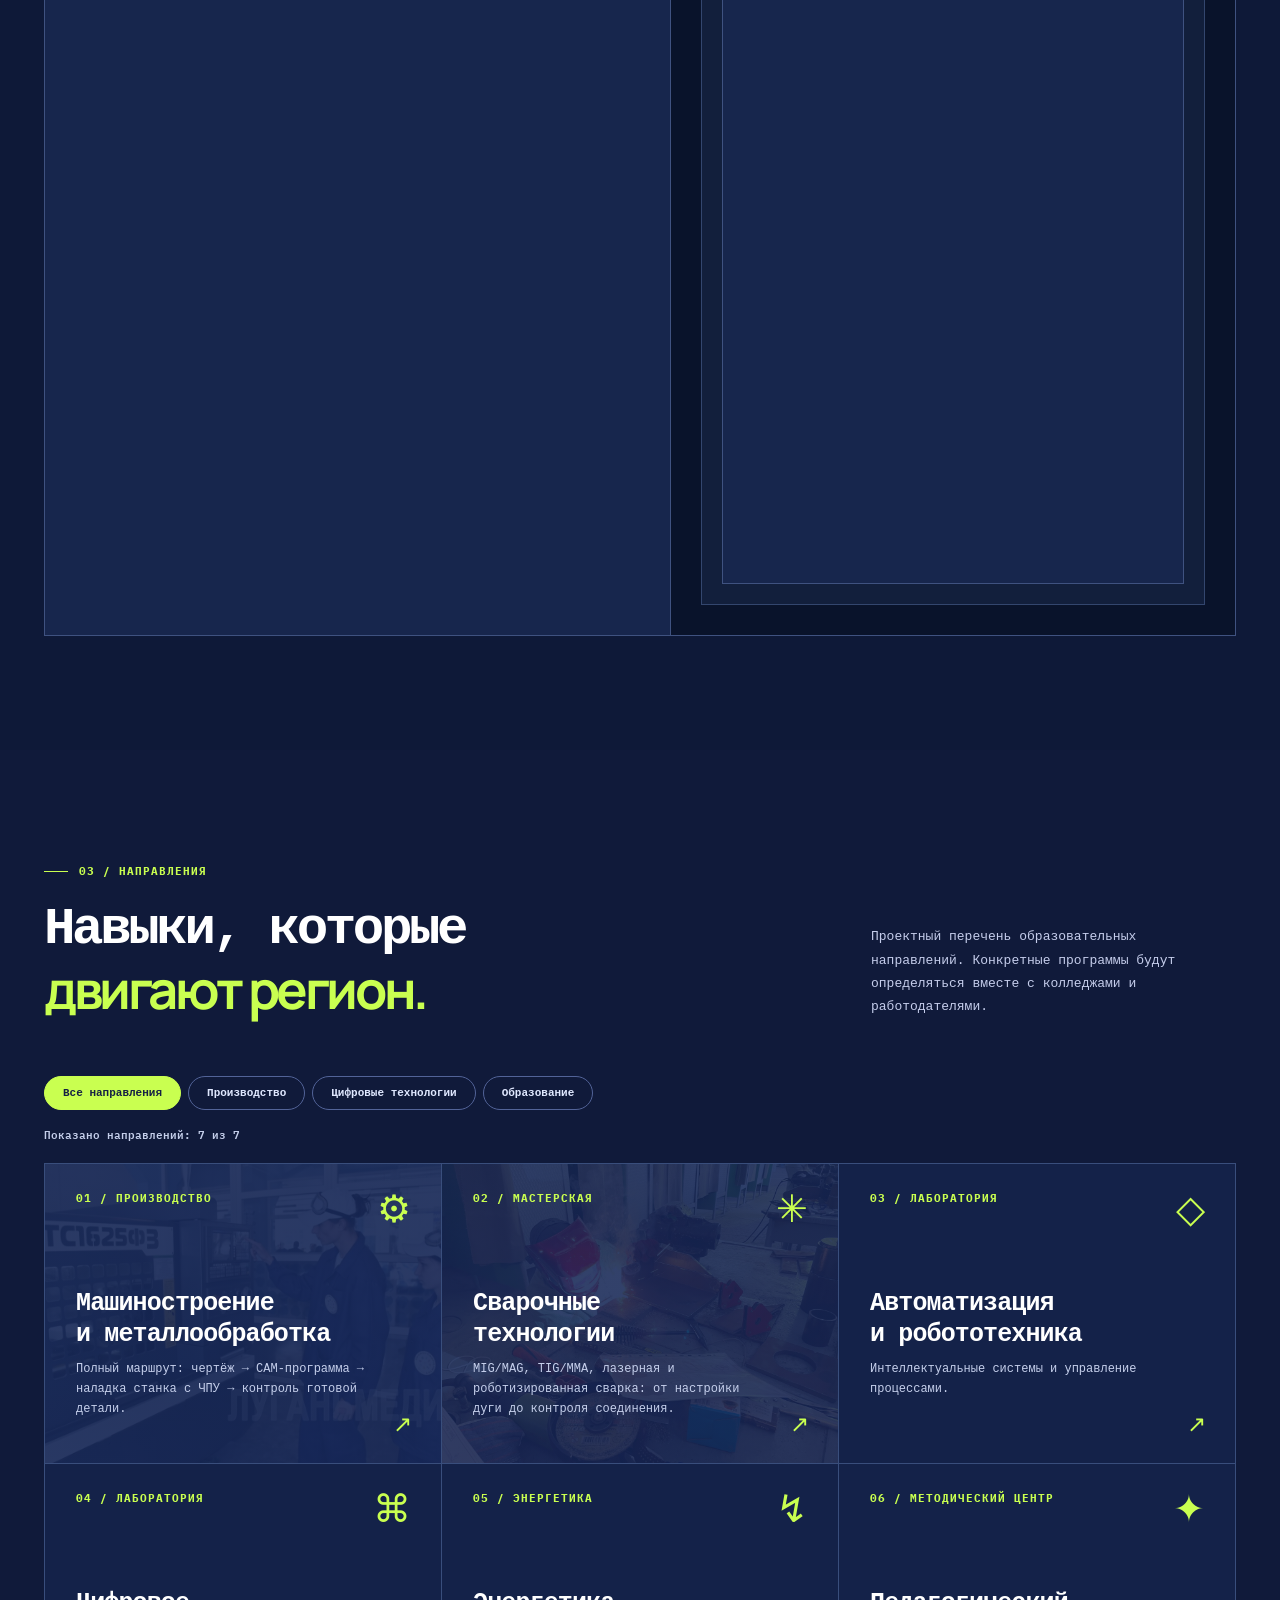
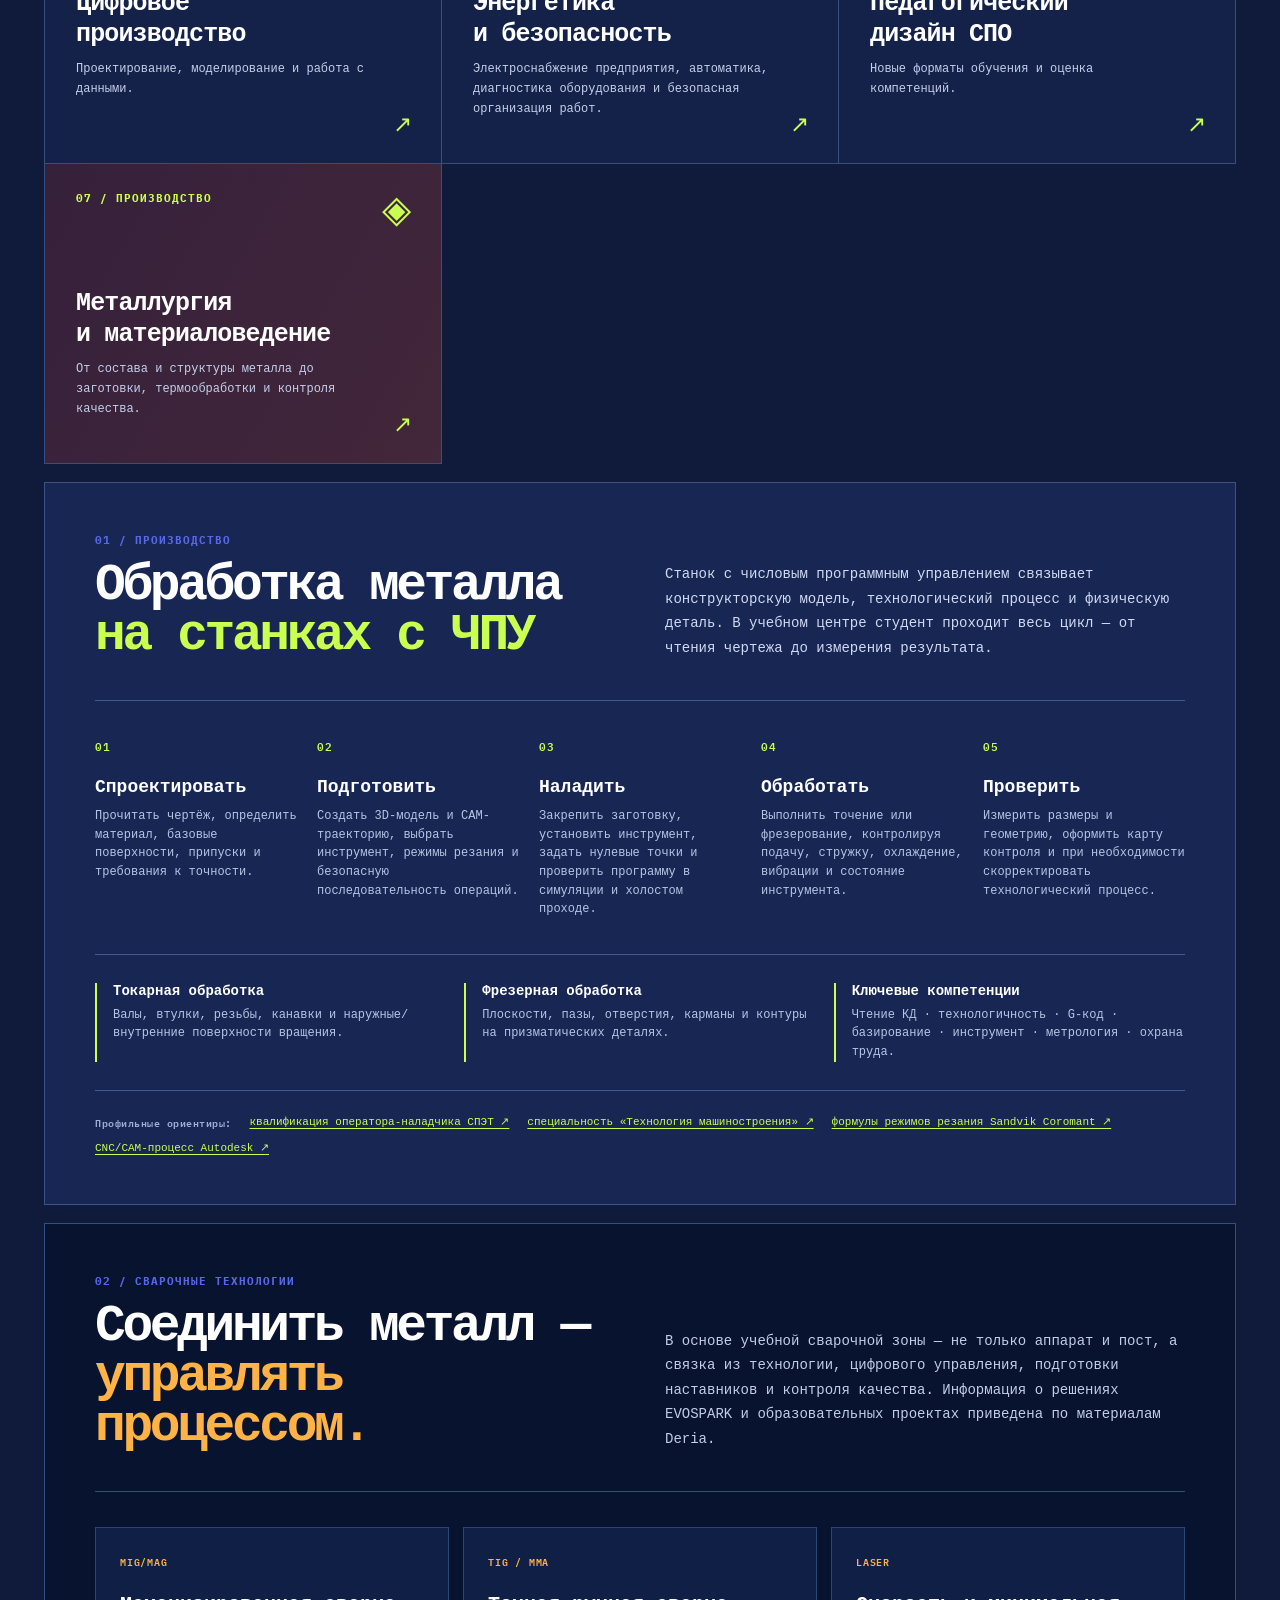
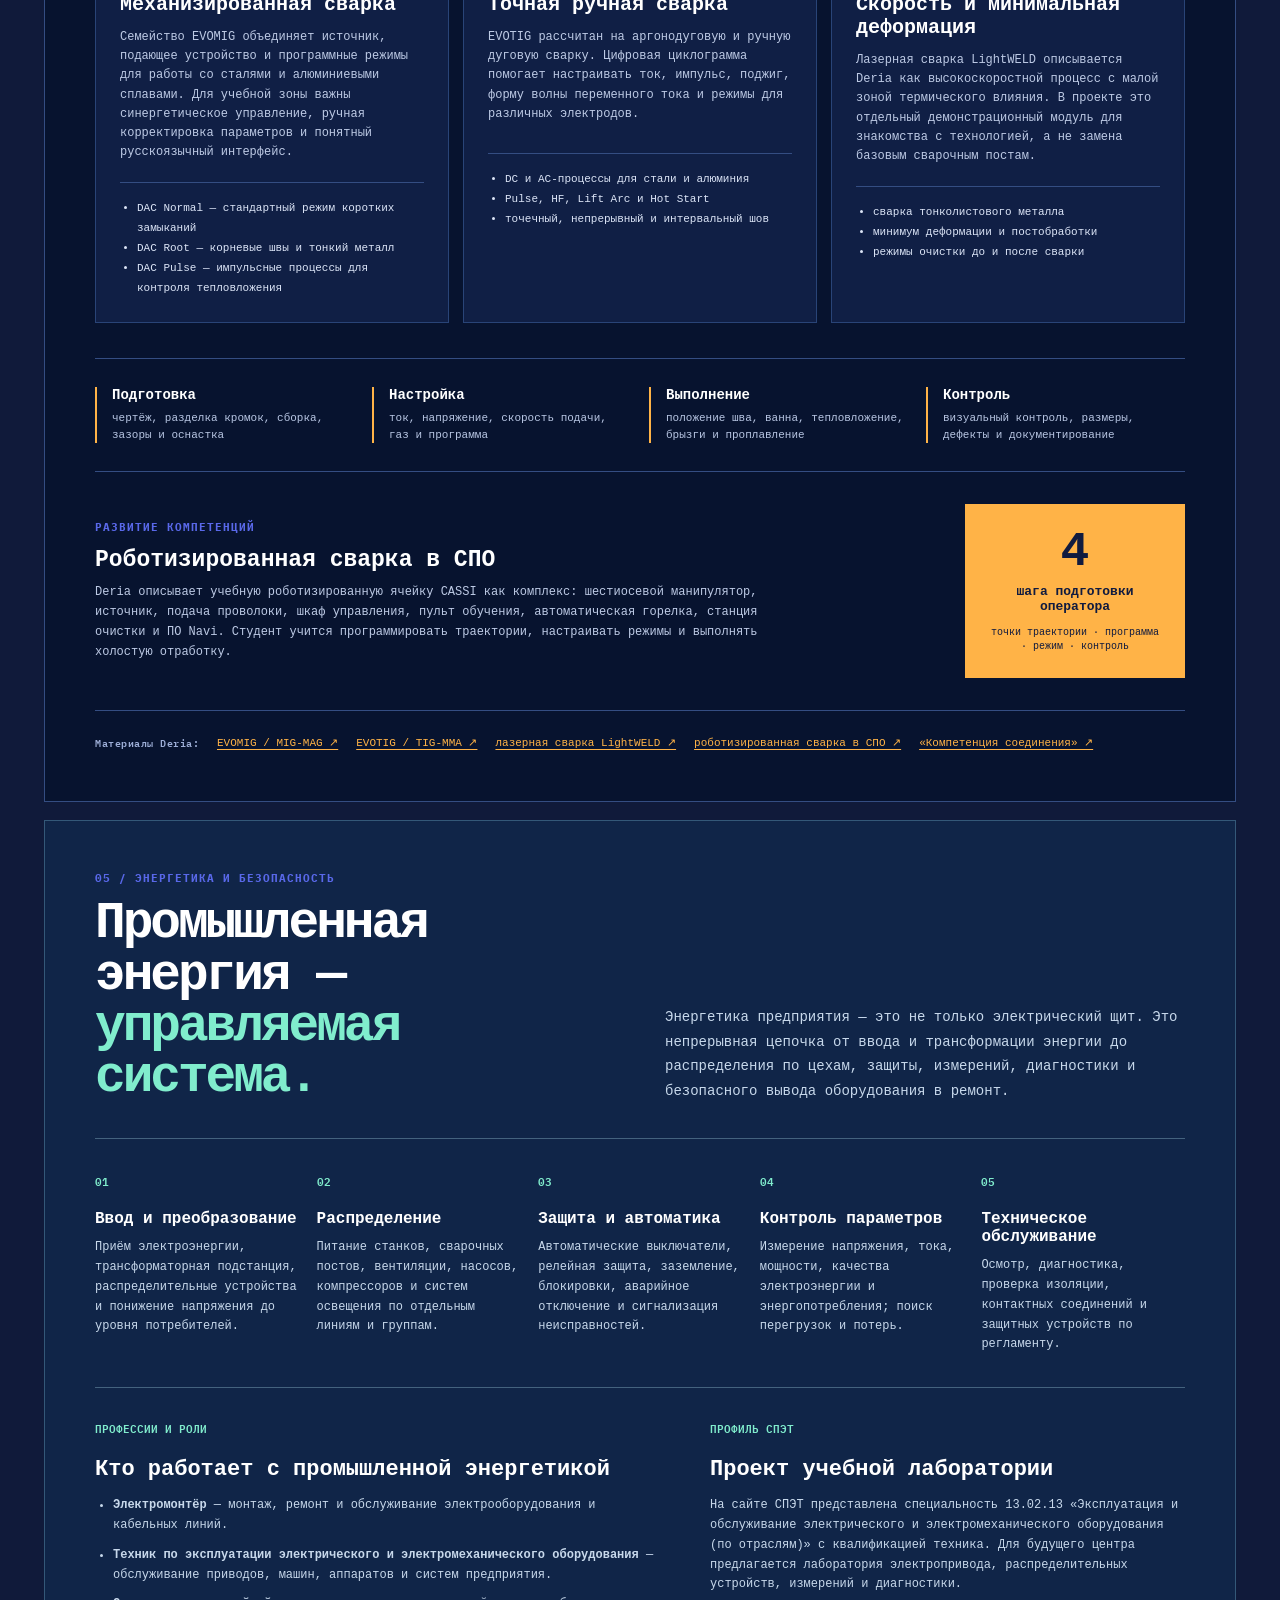
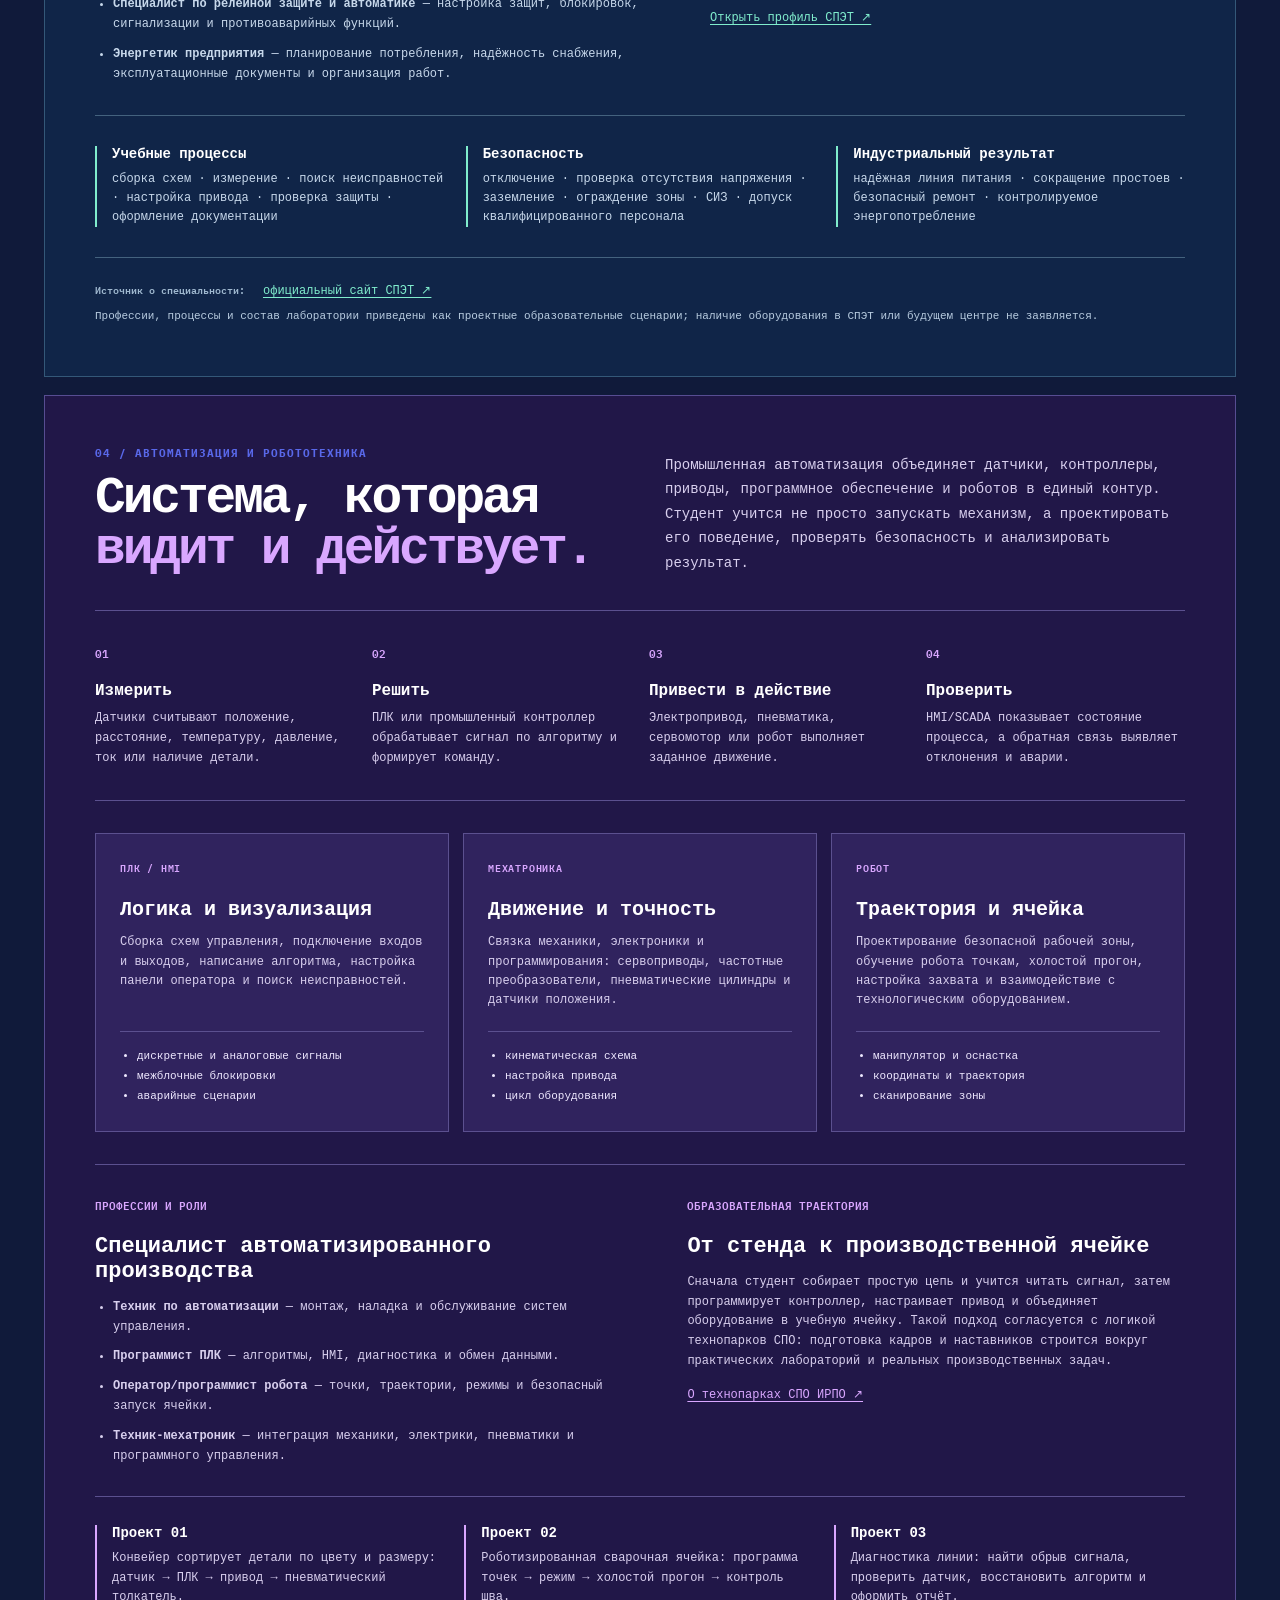
==== commit d9880c47: "Add Professionalitet clusters section" ====
--- a/regional-spo-lugansk/index.html
+++ b/regional-spo-lugansk/index.html
@@ -22,7 +22,7 @@
       </a>
       <button class="menu-toggle" type="button" aria-label="Открыть меню" aria-controls="main-nav" aria-expanded="false"><span></span><span></span><span></span></button>
       <nav id="main-nav" class="main-nav" aria-label="Основная навигация">
-        <a href="#about">О центре</a><a href="#equipment">Каталог техники</a><a href="#directions">Направления</a><a href="#bas">БАС</a><a href="#campus">Кампус</a><a href="#partnership">Сотрудничество</a>
+        <a href="#about">О центре</a><a href="#professionalitet">Профессионалитет</a><a href="#equipment">Каталог техники</a><a href="#directions">Направления</a><a href="#bas">БАС</a><a href="#campus">Кампус</a><a href="#partnership">Сотрудничество</a>
         <a class="nav-cta" href="#contacts">Контакты <span aria-hidden="true">↗</span></a>
       </nav>
     </div>
@@ -42,15 +42,54 @@
           <img src="assets/cluster-professionalitet-03.jpg" alt="Студентки знакомятся с токарным станком с ЧПУ в мастерской Стахановского промышленно-экономического техникума" fetchpriority="high">
           <div class="visual-tag"><span class="tag-symbol">✳</span><span>КЛАСТЕР / СПЭТ<br><b>Фото с официальной галереи</b></span></div>
           <div class="visual-number" aria-hidden="true">СПО</div>
-        </div>
-      </div>
-    </section>
+         </div>
+       </div>
+     </section>
 
     <section class="symbol-band" aria-label="Геральдика и федеральный проект">
       <div class="container symbol-inner">
         <div class="symbol-intro"><span class="pulse" aria-hidden="true"></span> ЛУГАНСК / ВИРТУАЛЬНЫЙ ТЕХНОПАРК СПО</div>
         <a class="symbol-item" href="https://commons.wikimedia.org/wiki/File:Coat_of_Arms_of_Lugansk_People%27s_Republic.svg" target="_blank" rel="noopener noreferrer"><img src="assets/lnr-coat-of-arms.svg" width="50" height="57" alt="Герб Луганской Народной Республики"><span>Луганская<br>Народная Республика</span></a>
         <a class="symbol-item symbol-project" href="https://firpo.ru/activities/projects/federalnyy-proekt-professionalitet/" target="_blank" rel="noopener noreferrer"><img src="assets/professionalitet-logo.png" width="72" height="72" alt="Графический знак федерального проекта «Профессионалитет»"><span>Ориентир: федеральный проект<br><strong>«Профессионалитет»</strong></span></a>
+      </div>
+    </section>
+
+    <section class="section professionalitet-section" id="professionalitet" aria-labelledby="professionalitet-title">
+      <div class="container">
+        <div class="section-top professionalitet-heading">
+          <div>
+            <div class="section-label">ФЕДЕРАЛЬНЫЙ ПРОЕКТ · ЛНР</div>
+            <h2 id="professionalitet-title">Профессионалитет:<br><em>три кластера — одна траектория.</em></h2>
+          </div>
+          <p>«Профессионалитет» соединяет колледжи, работодателей и региональную экономику. В Луганской Народной Республике официальный портал проекта «Я — профессионал» показывает три образовательных кластера: цифровые технологии, сферу услуг и пищевую индустрию, а также машиностроение и металлообработку.</p>
+        </div>
+        <div class="professionalitet-hero">
+          <div class="professionalitet-hero-copy">
+            <img src="assets/professionalitet-logo.png" alt="Логотип федерального проекта «Профессионалитет»" width="94" height="94">
+            <div><span class="mini-label">ОБРАЗОВАНИЕ · ПРАКТИКА · КАРЬЕРА</span><h3>Кадры для будущего<br><em>Луганской земли.</em></h3><p>Кластерная модель помогает студенту увидеть полный маршрут: от первого профессионального интереса и современной мастерской — к квалификации, стажировке и рабочему месту у партнёра.</p></div>
+          </div>
+          <div class="professionalitet-stats"><strong>03</strong><span>кластера ЛНР<br>на портале проекта</span><strong>12+</strong><span>профессий и специальностей<br>в представленных карточках</span></div>
+        </div>
+        <div class="professionalitet-tabs" role="tablist" aria-label="Кластеры федерального проекта «Профессионалитет» в ЛНР">
+          <button class="professionalitet-tab is-active" type="button" role="tab" id="profi-tab-1" aria-selected="true" aria-controls="profi-panel-1" data-profi-tab="1"><span>01</span>Информационные технологии</button>
+          <button class="professionalitet-tab" type="button" role="tab" id="profi-tab-2" aria-selected="false" aria-controls="profi-panel-2" data-profi-tab="2"><span>02</span>Сфера услуг и питание</button>
+          <button class="professionalitet-tab" type="button" role="tab" id="profi-tab-3" aria-selected="false" aria-controls="profi-panel-3" data-profi-tab="3"><span>03</span>Машиностроение</button>
+        </div>
+        <div class="professionalitet-panels">
+          <article class="professionalitet-panel" id="profi-panel-1" role="tabpanel" aria-labelledby="profi-tab-1">
+            <div class="profi-panel-gallery"><img src="https://япроф.рф/upload/resize_cache/iblock/361/1000_750_1/ln8js0w8degta2rv8f8buq323va60gc0.jpeg" alt="Учебная площадка Луганского колледжа информационных технологий и предпринимательства" loading="lazy"><div><img src="https://япроф.рф/upload/uf/113/rsqa8naj0r9s6ehwbgs1oa2i1h2awrzs.svg" alt="Знак кластера СМИ и коммуникационных технологий" loading="lazy"><span>СМИ И КОММУНИКАЦИОННЫЕ ТЕХНОЛОГИИ</span></div></div>
+            <div class="profi-panel-content"><span class="profi-kicker">ЦЕНТР ИНФОРМАЦИОННО-КОММУНИКАЦИОННЫХ ТЕХНОЛОГИЙ</span><h3>Луганский колледж информационных технологий и предпринимательства</h3><p>Кластер готовит специалистов для цифровой экономики: операторов информационных систем и ресурсов, специалистов по компьютерным системам и комплексам. В колледже работают компьютерные мастерские и ресурсный центр современных информационных технологий.</p><dl><div><dt>Адрес</dt><dd>г. Луганск, ул. Переяславская, д. 7</dd></div><div><dt>Работодатели</dt><dd>Мобильные коммуникационные системы · Почта ЛНР · Единый программный центр</dd></div><div><dt>Партнёры</dt><dd>Колледж строительства, экономики и права · колледж моды и компьютерных технологий · Свердловский колледж</dd></div></dl><a class="profi-source" href="https://япроф.рф/objects/smi/luganskiy-kolledzh-informatsionnykh-tekhnologiy-i-predprinimatelstva/" target="_blank" rel="noopener noreferrer">Карточка кластера на портале «Я — профессионал» ↗</a><a class="profi-source" href="https://lkitp-smi.gosuslugi.ru/" target="_blank" rel="noopener noreferrer">Официальный сайт колледжа ↗</a></div>
+          </article>
+          <article class="professionalitet-panel" id="profi-panel-2" role="tabpanel" aria-labelledby="profi-tab-2" hidden>
+            <div class="profi-panel-gallery"><img src="https://япроф.рф/upload/iblock/ab6/6cg2i5b7uymkc6vfpb1cwhalqs5nb5dv.jpg" alt="Учебная площадка Луганского колледжа технологий торговых процессов и кулинарного мастерства" loading="lazy"><div><img src="https://япроф.рф/upload/uf/e09/zt0pj9diav7jp60o2vzsmve0mj60jal8.svg" alt="Знак кластера туризма и сферы услуг" loading="lazy"><span>ТУРИЗМ И СФЕРА УСЛУГ</span></div></div>
+            <div class="profi-panel-content"><span class="profi-kicker">ЦЕНТР СФЕРЫ УСЛУГ И ПИЩЕВОЙ ИНДУСТРИИ</span><h3>Луганский колледж технологий торговых процессов и кулинарного мастерства</h3><p>Кластер объединяет профессиональную подготовку для торговли, общественного питания и гостеприимства. Более 90 лет колледж готовит кадры, а учебная среда ориентирована на реальные процессы кухни, сервиса и работы с клиентом.</p><dl><div><dt>Адрес</dt><dd>г. Луганск, ул. Учебная, д. 18-А</dd></div><div><dt>Профессии</dt><dd>Повар, кондитер · официант, бармен · поварское и кондитерское дело</dd></div><div><dt>Работодатели</dt><dd>Транспортная компания «ВОЯЖ» · ООО «Спар Луганск»</dd></div><div><dt>Партнёры</dt><dd>Краснодонский, Стахановский, Алчевский, Старобельский и Северодонецкий колледжи</dd></div></dl><a class="profi-source" href="https://япроф.рф/objects/turizm-i-sfera-uslug-/luganskiy-kolledzh-tekhnologiy-torgovykh-protsessov-i-kulinarnogo-masterstva/" target="_blank" rel="noopener noreferrer">Карточка кластера на портале «Я — профессионал» ↗</a><a class="profi-source" href="https://xn--j1aabgnra.xn--p1ai/" target="_blank" rel="noopener noreferrer">Официальный сайт колледжа ↗</a></div>
+          </article>
+          <article class="professionalitet-panel" id="profi-panel-3" role="tabpanel" aria-labelledby="profi-tab-3" hidden>
+            <div class="profi-panel-gallery"><img src="assets/cluster-professionalitet-03.jpg" alt="Студенты Стахановского промышленно-экономического техникума работают у станка с ЧПУ" loading="lazy"><div><img src="https://япроф.рф/upload/uf/6d7/xb7rhd5zuelek3esku48xw5np3d9kkjm.svg" alt="Знак кластера машиностроения" loading="lazy"><span>МАШИНОСТРОЕНИЕ</span></div></div>
+            <div class="profi-panel-content"><span class="profi-kicker">ИННОВАЦИОННЫЕ ТЕХНОЛОГИИ МЕТАЛЛООБРАБОТКИ</span><h3>Стахановский промышленно-экономический техникум</h3><p>Первый в республике кластер в отрасли машиностроения создан на базе учебно-производственных мастерских техникума. Его ядро — металлообработка, ЧПУ, сварочное производство и подготовка специалистов под запрос промышленного работодателя.</p><dl><div><dt>Адрес</dt><dd>г. Стаханов, ул. Одесская, д. 11</dd></div><div><dt>Профессии</dt><dd>Оператор-наладчик станков · технология машиностроения · сварщик · сварочное производство</dd></div><div><dt>Работодатель</dt><dd>РТ «Новые Горизонты»</dd></div><div><dt>Партнёр</dt><dd>Луганский технологический колледж</dd></div></dl><a class="profi-source" href="https://япроф.рф/objects/mashinostroenie/stakhanovskiy-promyshlenno-ekonomicheskiy-tekhnikum/" target="_blank" rel="noopener noreferrer">Карточка кластера на портале «Я — профессионал» ↗</a><a class="profi-source" href="https://college-sktm-r181.gosweb.gosuslugi.ru/" target="_blank" rel="noopener noreferrer">Официальный сайт техникума ↗</a></div>
+          </article>
+        </div>
+        <div class="professionalitet-source-line"><span>ИСТОЧНИК ДАННЫХ</span><a href="https://япроф.рф/objects/?arrFilter_9_1086650614=Y&set_filter=Y" target="_blank" rel="noopener noreferrer">Официальный фильтр объектов ЛНР на портале «Я — профессионал» ↗</a><small>Названия кластеров, организации, отрасли, адреса, работодатели и партнёры приведены по карточкам портала; фотографии и логотипы используются с указанием источника.</small></div>
       </div>
     </section>
 
@@ -99,12 +138,15 @@
     <section class="section equipment-section" id="equipment" aria-labelledby="equipment-title">
       <div class="container">
         <div class="section-top equipment-intro"><div><div class="section-label">КАТАЛОГ ОБОРУДОВАНИЯ</div><h2 id="equipment-title">Техника для практики:<br><em>модели и процессы.</em></h2></div><p>Примеры известных линеек и моделей для знакомства с токарной и фрезерной обработкой, основными способами сварки и роботизированными ячейками. Это справочный каталог, а не перечень закупленного оснащения центра.</p></div>
-        <h3 class="equipment-group-title">Станки с ЧПУ <span>Точение и фрезерование</span></h3>
+        <h3 class="equipment-group-title">Станки с ЧПУ <span>Точение · фрезерование · шлифование</span></h3>
         <div class="equipment-grid">
           <article class="equipment-card"><img src="assets/cnc-lathe.jpg" alt="Фотография токарного станка Tsugami с ЧПУ в работе; точная модель на снимке не установлена" loading="lazy"><div class="equipment-body"><span class="equipment-type">ТОКАРНЫЙ ЧПУ · АВТОМАТ</span><h4>Tsugami · автоматы продольного точения</h4><p>Для серийного изготовления небольших деталей вращения из прутка: втулок, осей и крепежа. В учебном маршруте — подача прутка, программирование операций и контроль геометрии.</p><span class="equipment-photo-note">Фото станка Tsugami; модификация на фото не определена.</span><a href="https://commons.wikimedia.org/wiki/File:Tsugami_CNC_Lathe.jpg" target="_blank" rel="noopener noreferrer">Источник фотографии ↗</a></div></article>
           <article class="equipment-card"><img class="equipment-model-image" src="assets/catalog-ts1625f3.png" alt="Токарный станок с ЧПУ ТС1625Ф3 производства СтанкоМашКомплекс" loading="lazy"><div class="equipment-body"><span class="equipment-type">ТОКАРНЫЙ ЧПУ · ГОРИЗОНТАЛЬНАЯ СТАНИНА</span><h4>ТС1625Ф3/1000 · СтанкоМашКомплекс</h4><p>Станок для обработки валов, втулок и других тел вращения: точения, сверления, растачивания, нарезания резьбы и канавок. Для исполнения /1000 производитель указывает заготовку до Ø580 × 918 мм и частоту вращения шпинделя до 1650 об/мин.</p><span class="equipment-photo-note">Изображение модели: СтанкоМашКомплекс. Учебное применение — проектное предложение.</span><a href="https://stankomach.com/products/horizontal-turn/ts-1625-f3-1000" target="_blank" rel="noopener noreferrer">Характеристики и изображение производителя ↗</a></div></article>
           <article class="equipment-card"><img class="equipment-model-image" src="assets/catalog-fs65mf3.png" alt="Вертикальный обрабатывающий центр ФС65МФ3 производства СтанкоМашКомплекс" loading="lazy"><div class="equipment-body"><span class="equipment-type">ФРЕЗЕРНЫЙ ЧПУ · ВЕРТИКАЛЬНЫЙ</span><h4>ФС65МФ3 · СтанкоМашКомплекс</h4><p>Компактный центр для фрезерования, сверления, растачивания и нарезания резьбы. Для модели ФС65МФ3/4 производитель указывает стол 780 × 360 мм, заготовку массой до 350 кг и шпиндель до 12 000 об/мин.</p><span class="equipment-photo-note">Изображение модели: СтанкоМашКомплекс. Учебное применение — проектное предложение.</span><a href="https://stankomach.com/products/vertical-mill/fs-65-mf-3" target="_blank" rel="noopener noreferrer">Характеристики и изображение производителя ↗</a></div></article>
-        </div>
+          <article class="equipment-card"><img class="equipment-model-image" src="assets/five-1600-schematic.svg" alt="Учебная схема пятиосевого обрабатывающего центра FIVE 1600 производства АО СтанкоМашКомплекс" loading="lazy"><div class="equipment-body"><span class="equipment-type">ПЯТИОСЕВОЙ ЧПУ · ПОРТАЛЬНЫЙ ЦЕНТР</span><h4>FIVE 1600 · СтанкоМашКомплекс</h4><p>Вертикальный пятиосевой обрабатывающий центр портального типа с конусом шпинделя HSK для многоинструментальной обработки сложных заготовок с пяти сторон за одну установку. Производитель указывает рабочий стол 1600 мм, заготовку до 5000 кг, шпиндель до 10 000 об/мин и массу нетто 47 000 кг.</p><span class="equipment-photo-note">Схематичная иллюстрация подготовлена для сайта; характеристики взяты с официальной страницы FIVE 1600.</span><a href="https://stankomach.com/products/fiveaxis-mill/five-1600" target="_blank" rel="noopener noreferrer">Официальная страница и характеристики ↗</a></div></article>
+          <article class="equipment-card"><img class="equipment-model-image" src="assets/cnc-surface-grinder-rf.svg" alt="Авторская схема плоскошлифовального станка с ЧПУ российского производства" loading="lazy"><div class="equipment-body"><span class="equipment-type">ПЛОСКОШЛИФОВАЛЬНЫЙ ЧПУ · ПРОИЗВОДСТВО РФ</span><h4>Плоскошлифовальный станок с ЧПУ</h4><p>Для чистовой обработки плоских поверхностей, уступов и сопряжённых плоскостей абразивным кругом. В учебном маршруте — базирование на магнитной плите, выбор круга, правка, подача, контроль плоскостности и шероховатости.</p><span class="equipment-photo-note">Авторская учебная иллюстрация; конкретная российская модель подбирается по техническому заданию.</span><a href="#cnc-surface-grinder-note">Учебное описание и ограничения ↘</a></div></article>
+        </div>
+        <p class="equipment-disclaimer" id="cnc-surface-grinder-note"><b>Плоскошлифование с ЧПУ:</b> российское производство указано как требование к классу оборудования. Модель, рабочая зона, система ЧПУ, мощность шпинделя, допустимая масса детали и точность должны быть подтверждены паспортом конкретного поставщика. Станок предназначен для учебного освоения технологического маршрута и не означает закупку или наличие оборудования в центре.</p>
         <h3 class="equipment-group-title">Сварка и роботы <span>MIG/MAG · TIG · MMA · лазер · автоматизация</span></h3>
         <div class="equipment-grid">
           <article class="equipment-card"><img src="assets/catalog-evomig.jpg" alt="Сварочный аппарат семейства EVOSPARK EVOMIG на фотографии Deria" loading="lazy"><div class="equipment-body"><span class="equipment-type">ПОЛУАВТОМАТ · MIG/MAG</span><h4>EVOSPARK EVOMIG</h4><p>Линейка источников для механизированной сварки проволокой в защитном газе. Предусмотрены синергетические настройки и варианты импульсных программ для работы с различными материалами.</p><span class="equipment-photo-note">Фото линейки EVOMIG: Deria.</span><a href="https://deria.ru/evospark/mig-mag/" target="_blank" rel="noopener noreferrer">Описание и фото производителя ↗</a></div></article>
@@ -119,19 +161,223 @@
 
     <section class="section cnc-section" id="cnc-programs" aria-labelledby="cnc-title">
       <div class="container">
-        <div class="section-top cnc-intro"><div><div class="section-label light">ПРАКТИКУМ / ЧПУ</div><h2 id="cnc-title">Примеры УП<br><em>для станков с ЧПУ.</em></h2></div><p>Пять учебных деталей и пять соответствующих программ: три операции точения и две фрезерные задачи. Схемы показывают готовые детали и расположение нуля детали.</p></div>
-        <p class="cnc-common-note">Примеры записаны в стиле ISO/Fanuc, размеры и координаты — в миллиметрах; X токарного станка задан в диаметрах. Заготовки для точения предварительно обработаны до указанного наружного диаметра. Перед применением на конкретном оборудовании требуется адаптация к стойке, оснастке и инструменту, моделирование траектории и проверка наладчиком.</p>
+        <div class="section-top cnc-intro"><div><div class="section-label light">ПРАКТИКУМ / ЧПУ</div><h2 id="cnc-title">Примеры УП<br><em>для станков с ЧПУ.</em></h2></div><p>Пятнадцать учебных деталей и управляющих программ: токарные, фрезерные, сверлильные и многооперационные задачи. Выберите отдельную программу, чтобы изучить деталь, базирование, инструмент и код.</p></div>
+        <p class="cnc-common-note">Примеры записаны в стиле ISO/Fanuc, размеры и координаты — в миллиметрах; X токарного станка задан в диаметрах. Перед применением на конкретном оборудовании требуется адаптация к стойке, оснастке и инструменту, моделирование траектории и проверка наладчиком.</p>
+        <div class="cnc-program-tabs" role="tablist" aria-label="Выбор учебной управляющей программы">
+          <button class="cnc-program-tab is-active" type="button" role="tab" aria-selected="true" aria-controls="cnc-part-1" data-cnc-tab="1">01 · Ступенчатый вал</button>
+          <button class="cnc-program-tab" type="button" role="tab" aria-selected="false" aria-controls="cnc-part-2" data-cnc-tab="2">02 · Канавка</button>
+          <button class="cnc-program-tab" type="button" role="tab" aria-selected="false" aria-controls="cnc-part-3" data-cnc-tab="3">03 · Конус</button>
+          <button class="cnc-program-tab" type="button" role="tab" aria-selected="false" aria-controls="cnc-part-4" data-cnc-tab="4">04 · Карман</button>
+          <button class="cnc-program-tab" type="button" role="tab" aria-selected="false" aria-controls="cnc-part-5" data-cnc-tab="5">05 · Отверстия</button>
+          <button class="cnc-program-tab" type="button" role="tab" aria-selected="false" aria-controls="cnc-part-6" data-cnc-tab="6">06 · Торцевание</button>
+          <button class="cnc-program-tab" type="button" role="tab" aria-selected="false" aria-controls="cnc-part-7" data-cnc-tab="7">07 · Резьба</button>
+          <button class="cnc-program-tab" type="button" role="tab" aria-selected="false" aria-controls="cnc-part-8" data-cnc-tab="8">08 · Сверление</button>
+          <button class="cnc-program-tab" type="button" role="tab" aria-selected="false" aria-controls="cnc-part-9" data-cnc-tab="9">09 · Фаска</button>
+          <button class="cnc-program-tab" type="button" role="tab" aria-selected="false" aria-controls="cnc-part-10" data-cnc-tab="10">10 · Контур</button>
+          <button class="cnc-program-tab" type="button" role="tab" aria-selected="false" aria-controls="cnc-part-11" data-cnc-tab="11">11 · Паз</button>
+          <button class="cnc-program-tab" type="button" role="tab" aria-selected="false" aria-controls="cnc-part-12" data-cnc-tab="12">12 · Болтовой круг</button>
+          <button class="cnc-program-tab" type="button" role="tab" aria-selected="false" aria-controls="cnc-part-13" data-cnc-tab="13">13 · Расточка</button>
+          <button class="cnc-program-tab" type="button" role="tab" aria-selected="false" aria-controls="cnc-part-14" data-cnc-tab="14">14 · Гнездо</button>
+          <button class="cnc-program-tab" type="button" role="tab" aria-selected="false" aria-controls="cnc-part-15" data-cnc-tab="15">15 · Шпоночный паз</button>
+        </div>
         <div class="cnc-examples">
           <article class="cnc-example" id="cnc-part-1"><div class="cnc-example-info"><span class="cnc-number">01 / ТОЧЕНИЕ</span><h3>Ступенчатый вал</h3><figure><img src="assets/cnc-part-1.svg" alt="Схема вала: первые 20 мм длины диаметром 20 мм, следующие 20 мм диаметром 30 мм; ноль Z на переднем торце" loading="lazy"><figcaption>Деталь 01 · ступень Ø20 × 20 мм, основание Ø30 × 20 мм</figcaption></figure><p>Исходная заготовка: пруток Ø30 мм с припуском по длине. Программа формирует ступень на первых 20 мм от переднего торца; отрезка и обработка обратного торца не включены.</p><dl><div><dt>Ноль G54</dt><dd>ось вращения, передний торец (Z0)</dd></div><div><dt>Инструмент</dt><dd>T0101, проходной резец</dd></div></dl></div><div class="cnc-example-code"><span>УП 01 / O0101</span><pre><code>O0101 (STEP SHAFT D20/D30)
           <article class="cnc-example" id="cnc-part-2"><div class="cnc-example-info"><span class="cnc-number">02 / ТОЧЕНИЕ</span><h3>Валик с кольцевой канавкой</h3><figure><img src="assets/cnc-part-2.svg" alt="Схема цилиндра диаметром 30 мм и длиной 40 мм с канавкой диаметром 24 мм шириной 6 мм на расстоянии 14 мм от переднего торца" loading="lazy"><figcaption>Деталь 02 · Ø30 × 40 мм, канавка Ø24 × 6 мм</figcaption></figure><p>Учебный пример наружной канавки на предварительно обточенной заготовке Ø30 мм. Три врезания резцом шириной 2 мм дают канавку от Z−14 до Z−20. Отрезка в эту УП не входит.</p><dl><div><dt>Ноль G54</dt><dd>ось вращения, передний торец (Z0)</dd></div><div><dt>Инструмент</dt><dd>T0202, канавочный резец 2 мм</dd></div></dl></div><div class="cnc-example-code"><span>УП 02 / O0102</span><pre><code>O0102 (EXTERNAL GROOVE D24)
           <article class="cnc-example" id="cnc-part-3"><div class="cnc-example-info"><span class="cnc-number">03 / ТОЧЕНИЕ</span><h3>Конический палец</h3><figure><img src="assets/cnc-part-3.svg" alt="Схема конуса длиной 30 мм: диаметр 20 мм на переднем торце и 30 мм на заднем; ноль Z на переднем торце" loading="lazy"><figcaption>Деталь 03 · конус Ø20 → Ø30, длина 30 мм</figcaption></figure><p>Профиль из одного линейного перемещения по двум осям: от переднего торца Ø20 к Ø30 при Z−30. УП показывает геометрию чистового прохода; предварительная черновая обработка не описана.</p><dl><div><dt>Ноль G54</dt><dd>ось вращения, передний торец (Z0)</dd></div><div><dt>Инструмент</dt><dd>T0101, проходной резец</dd></div></dl></div><div class="cnc-example-code"><span>УП 03 / O0103</span><pre><code>O0103 (TAPER D20 TO D30)
           <article class="cnc-example" id="cnc-part-4"><div class="cnc-example-info"><span class="cnc-number">04 / ФРЕЗЕРОВАНИЕ</span><h3>Пластина с прямоугольным карманом</h3><figure><img src="assets/cnc-part-4.svg" alt="Пластина 80 на 60 мм с карманом 40 на 30 мм глубиной 2 мм, карман расположен от X20 до X60 и от Y15 до Y45" loading="lazy"><figcaption>Деталь 04 · пластина 80 × 60 мм, карман 40 × 30 × 2 мм</figcaption></figure><p>Заготовка 80 × 60 мм; центр фрезы Ø10 идёт по параллельным дорожкам от X25 до X55 и Y20–40. Получается карман с радиусом внутренних углов 5 мм.</p><dl><div><dt>Ноль G54</dt><dd>левый нижний угол сверху, Z0 на поверхности</dd></div><div><dt>Инструмент</dt><dd>T1/H01, концевая фреза Ø10 мм</dd></div></dl></div><div class="cnc-example-code"><span>УП 04 / O0201</span><pre><code>O0201 (RECTANGULAR POCKET)
           <article class="cnc-example" id="cnc-part-5"><div class="cnc-example-info"><span class="cnc-number">05 / СВЕРЛЕНИЕ НА ФРЕЗЕРНОМ ЧПУ</span><h3>Пластина с четырьмя отверстиями</h3><figure><img src="assets/cnc-part-5.svg" alt="Пластина 80 на 60 толщиной 8 мм с четырьмя сквозными отверстиями диаметром 6 мм в точках X15 Y15, X65 Y15, X65 Y45, X15 Y45" loading="lazy"><figcaption>Деталь 05 · пластина 80 × 60 × 8 мм, 4 отверстия Ø6 мм</figcaption></figure><p>Цикл G81 выполняет четыре одинаковых отверстия. Координаты центров: (15;15), (65;15), (65;45), (15;45). Z−10 обеспечивает проход через пластину толщиной 8 мм при наличии подкладки.</p><dl><div><dt>Ноль G54</dt><dd>левый нижний угол сверху, Z0 на поверхности</dd></div><div><dt>Инструмент</dt><dd>T2/H02, сверло Ø6 мм</dd></div></dl></div><div class="cnc-example-code"><span>УП 05 / O0202</span><pre><code>O0202 (FOUR THROUGH HOLES)
-        </div>
-      </div>
-    </section>
-
-    <section class="section directions-section" id="directions" aria-labelledby="directions-title">
+          <article class="cnc-example" id="cnc-part-6" hidden>
+            <div class="cnc-example-info"><span class="cnc-number">06 / ТОЧЕНИЕ</span><h3>Торцевание заготовки</h3><p>Заготовка Ø40 мм: учебный чистовой проход по торцу от наружного диаметра к центру. Программа не выполняет отрезку и не задаёт длину детали.</p><dl><div><dt>Ноль G54</dt><dd>ось и исходный передний торец, Z0</dd></div><div><dt>Инструмент</dt><dd>T0101, проходной резец</dd></div></dl></div>
+            <div class="cnc-example-code"><span>УП 06 / O0106</span><pre><code>O0106 (FACE D40)
+G21 G18 G40 G99
+G54 T0101 M03 S900
+G00 X42 Z2
+G01 Z0 F0.12
+G01 X0 F0.10
+G00 X42 Z2
+M05
+M30</code></pre></div>
+          </article>
+          <article class="cnc-example" id="cnc-part-7" hidden>
+            <div class="cnc-example-info"><span class="cnc-number">07 / ТОЧЕНИЕ</span><h3>Наружная резьба М30×2</h3><p>Учебный двухстрочный цикл G76 для резьбы длиной 24 мм на заранее обточенном Ø30 мм. Выходную канавку, диаметр сердцевины и синтаксис G76 сверить с чертежом и стойкой.</p><dl><div><dt>Ноль G54</dt><dd>ось и передний торец, Z0</dd></div><div><dt>Инструмент</dt><dd>T0404, резьбовой резец 60°</dd></div></dl></div>
+            <div class="cnc-example-code"><span>УП 07 / O0107</span><pre><code>O0107 (THREAD M30 X 2)
+G21 G18 G40 G99
+G54 T0404 M03 S400
+G00 X32 Z2
+G76 P020060 Q100 R0.05
+G76 X27.55 Z-24 P1225 Q250 F2.0
+G00 X80 Z80
+M05
+M30</code></pre></div>
+          </article>
+          <article class="cnc-example" id="cnc-part-8" hidden>
+            <div class="cnc-example-info"><span class="cnc-number">08 / СВЕРЛЕНИЕ</span><h3>Шесть отверстий по сетке</h3><p>Пластина 100 × 70 × 10 мм. Шесть сквозных отверстий Ø8 мм в точках X15/50/85 и Y15/50. Используется подкладка: глубина −12 мм относительно верхней поверхности.</p><dl><div><dt>Ноль G54</dt><dd>левый нижний угол, Z0 сверху</dd></div><div><dt>Инструмент</dt><dd>T05/H05, сверло Ø8 мм</dd></div></dl></div>
+            <div class="cnc-example-code"><span>УП 08 / O0208</span><pre><code>O0208 (SIX HOLES)
+G21 G17 G40 G49 G80 G90
+G54 T05 M06
+S1200 M03 G43 H05 Z50
+G00 X15 Y15 Z5
+G81 Z-12 R2 F90
+X50 Y15
+X85 Y15
+X15 Y50
+X50 Y50
+X85 Y50
+G80 G00 Z50
+M05
+M30</code></pre></div>
+          </article>
+          <article class="cnc-example" id="cnc-part-9" hidden>
+            <div class="cnc-example-info"><span class="cnc-number">09 / ТОЧЕНИЕ</span><h3>Наружная фаска 1×45°</h3><p>Подготовленный цилиндр Ø30 мм. Переход от X28 при Z0 к X30 при Z−1 формирует фаску 1 мм по радиусу у переднего торца.</p><dl><div><dt>Ноль G54</dt><dd>ось и передний торец, Z0</dd></div><div><dt>Инструмент</dt><dd>T0101, проходной резец</dd></div></dl></div>
+            <div class="cnc-example-code"><span>УП 09 / O0109</span><pre><code>O0109 (CHAMFER 1 X 45)
+G21 G18 G40 G99
+G54 T0101 M03 S1000
+G00 X28 Z2
+G01 Z0 F0.10
+G01 X30 Z-1
+G00 X42 Z5
+M05
+M30</code></pre></div>
+          </article>
+          <article class="cnc-example" id="cnc-part-10" hidden>
+            <div class="cnc-example-info"><span class="cnc-number">10 / ФРЕЗЕРОВАНИЕ</span><h3>Внешний контур пластины</h3><p>Контур 90 × 55 мм по центру фрезы Ø10 мм: X−50…50, Y−32.5…32.5. Начало и конец траектории должны выводиться за материал; крепления не должны пересекать маршрут.</p><dl><div><dt>Ноль G54</dt><dd>центр заготовки, Z0 сверху</dd></div><div><dt>Инструмент</dt><dd>T06/H06, концевая фреза Ø10 мм</dd></div></dl></div>
+            <div class="cnc-example-code"><span>УП 10 / O0210</span><pre><code>O0210 (OUTSIDE CONTOUR)
+G21 G17 G40 G49 G80 G90
+G54 T06 M06
+S2400 M03 G43 H06 Z50
+G00 X-50 Y-32.5 Z5
+G01 Z-2 F120
+G01 X50 F350
+G01 Y32.5
+G01 X-50
+G01 Y-32.5
+G00 Z50
+M05
+M30</code></pre></div>
+          </article>
+          <article class="cnc-example" id="cnc-part-6" hidden><div class="cnc-example-info"><span class="cnc-number">06 / ТОЧЕНИЕ</span><h3>Торцевание заготовки</h3><p>Чистовой проход по торцу заготовки Ø40 мм от наружного диаметра к оси. Отрезка и обработка длины в этот пример не входят.</p><dl><div><dt>Ноль G54</dt><dd>ось и передний торец, Z0</dd></div><div><dt>Инструмент</dt><dd>T0101, проходной резец</dd></div></dl></div><div class="cnc-example-code"><span>УП 06 / O0106</span><pre><code>O0106 (FACE D40)
+G21 G18 G40 G99
+G54 T0101 M03 S900
+G00 X42 Z2
+G01 Z0 F0.12
+G01 X0 F0.10
+G00 X42 Z2
+M05
+M30</code></pre></div></article>
+          <article class="cnc-example" id="cnc-part-7" hidden><div class="cnc-example-info"><span class="cnc-number">07 / ТОЧЕНИЕ</span><h3>Наружная резьба М30×2</h3><p>Учебный цикл G76 для резьбы длиной 24 мм на заранее обточенном диаметре 30 мм. Канавка выхода и синтаксис цикла проверяются по конкретной стойке.</p><dl><div><dt>Ноль G54</dt><dd>ось и передний торец, Z0</dd></div><div><dt>Инструмент</dt><dd>T0404, резьбовой резец 60°</dd></div></dl></div><div class="cnc-example-code"><span>УП 07 / O0107</span><pre><code>O0107 (THREAD M30 X 2)
+G21 G18 G40 G99
+G54 T0404 M03 S400
+G00 X32 Z2
+G76 P020060 Q100 R0.05
+G76 X27.55 Z-24 P1225 Q250 F2.0
+G00 X80 Z80
+M05
+M30</code></pre></div></article>
+          <article class="cnc-example" id="cnc-part-8" hidden><div class="cnc-example-info"><span class="cnc-number">08 / СВЕРЛЕНИЕ</span><h3>Шесть отверстий по сетке</h3><p>Пластина 100 × 70 × 10 мм, шесть отверстий Ø8 мм в точках X15/50/85 и Y15/50. Цикл G81 демонстрирует повторяемую операцию сверления.</p><dl><div><dt>Ноль G54</dt><dd>левый нижний угол, Z0 сверху</dd></div><div><dt>Инструмент</dt><dd>T05/H05, сверло Ø8 мм</dd></div></dl></div><div class="cnc-example-code"><span>УП 08 / O0208</span><pre><code>O0208 (SIX HOLES)
+G21 G17 G40 G49 G80 G90
+G54 T05 M06
+S1200 M03 G43 H05 Z50
+G00 X15 Y15 Z5
+G81 Z-12 R2 F90
+X50 Y15 X85 Y15
+X15 Y50 X50 Y50 X85 Y50
+G80 G00 Z50
+M05
+M30</code></pre></div></article>
+          <article class="cnc-example" id="cnc-part-9" hidden><div class="cnc-example-info"><span class="cnc-number">09 / ТОЧЕНИЕ</span><h3>Наружная фаска 1×45°</h3><p>Фаска формируется линейным перемещением по X и Z на переднем торце предварительно обточенной детали Ø30 мм.</p><dl><div><dt>Ноль G54</dt><dd>ось и передний торец, Z0</dd></div><div><dt>Инструмент</dt><dd>T0101, проходной резец</dd></div></dl></div><div class="cnc-example-code"><span>УП 09 / O0109</span><pre><code>O0109 (CHAMFER 1 X 45)
+G21 G18 G40 G99
+G54 T0101 M03 S1000
+G00 X28 Z2
+G01 Z0 F0.10
+G01 X30 Z-1
+G00 X42 Z5
+M05
+M30</code></pre></div></article>
+          <article class="cnc-example" id="cnc-part-10" hidden><div class="cnc-example-info"><span class="cnc-number">10 / ФРЕЗЕРОВАНИЕ</span><h3>Внешний контур пластины</h3><p>Чистовой обход контура 90 × 55 мм фрезой Ø10 мм. Координаты заданы по центру инструмента; крепление не должно пересекать траекторию.</p><dl><div><dt>Ноль G54</dt><dd>центр заготовки, Z0 сверху</dd></div><div><dt>Инструмент</dt><dd>T06/H06, концевая фреза Ø10 мм</dd></div></dl></div><div class="cnc-example-code"><span>УП 10 / O0210</span><pre><code>O0210 (OUTSIDE CONTOUR)
+G21 G17 G40 G49 G80 G90
+G54 T06 M06
+S2400 M03 G43 H06 Z50
+G00 X-50 Y-32.5 Z5
+G01 Z-2 F120
+G01 X50 F350
+G01 Y32.5 X-50
+G01 Y-32.5
+G00 Z50
+M05
+M30</code></pre></div></article>
+          <article class="cnc-example" id="cnc-part-11" hidden>
+            <div class="cnc-example-info"><span class="cnc-number">11 / ФРЕЗЕРОВАНИЕ</span><h3>Прямой паз 8 × 30 мм</h3><p>Паз фрезой Ø8 мм вдоль X от 10 до 40 мм, глубина 2 мм. Центр линии паза Y20; концы получаются скруглёнными. Ширину и длину по чертежу сверяют с траекторией центра фрезы.</p><dl><div><dt>Ноль G54</dt><dd>левый нижний угол, Z0 сверху</dd></div><div><dt>Инструмент</dt><dd>T07/H07, концевая фреза Ø8 мм</dd></div></dl></div>
+            <div class="cnc-example-code"><span>УП 11 / O0211</span><pre><code>O0211 (STRAIGHT SLOT)
+G21 G17 G40 G49 G80 G90
+G54 T07 M06
+S2000 M03 G43 H07 Z50
+G00 X10 Y20 Z5
+G01 Z-2 F80
+G01 X40 F180
+G00 Z50
+M05
+M30</code></pre></div>
+          </article>
+          <article class="cnc-example" id="cnc-part-12" hidden>
+            <div class="cnc-example-info"><span class="cnc-number">12 / СВЕРЛЕНИЕ</span><h3>Болтовой круг Ø100 мм</h3><p>Четыре отверстия Ø10 мм по окружности радиусом 50 мм: (50;0), (0;50), (−50;0), (0;−50). Подложка обеспечивает безопасный проход сквозь пластину толщиной 12 мм.</p><dl><div><dt>Ноль G54</dt><dd>центр окружности, Z0 сверху</dd></div><div><dt>Инструмент</dt><dd>T09/H09, сверло Ø10 мм</dd></div></dl></div>
+            <div class="cnc-example-code"><span>УП 12 / O0212</span><pre><code>O0212 (FOUR HOLES PCD100)
+G21 G17 G40 G49 G80 G90
+G54 T09 M06
+S950 M03 G43 H09 Z50
+G00 X50 Y0 Z5
+G81 Z-14 R2 F80
+X0 Y50
+X-50 Y0
+X0 Y-50
+G80 G00 Z50
+M05
+M30</code></pre></div>
+          </article>
+          <article class="cnc-example" id="cnc-part-13" hidden>
+            <div class="cnc-example-info"><span class="cnc-number">13 / ТОЧЕНИЕ</span><h3>Расточка сквозного отверстия</h3><p>Из предварительно просверленного отверстия Ø22 мм получают Ø26 мм на длине 35 мм. Вход и выход резца возможны только при сквозном отверстии и свободном пространстве у задней стороны.</p><dl><div><dt>Ноль G54</dt><dd>ось, передний торец Z0</dd></div><div><dt>Инструмент</dt><dd>T0303, расточной резец</dd></div></dl></div>
+            <div class="cnc-example-code"><span>УП 13 / O0113</span><pre><code>O0113 (THROUGH BORE D26)
+G21 G18 G40 G99
+G54 T0303 M03 S750
+G00 X26 Z2
+G01 Z-37 F0.08
+G00 X20
+G00 Z2
+G00 X80 Z80
+M05
+M30</code></pre></div>
+          </article>
+          <article class="cnc-example" id="cnc-part-14" hidden>
+            <div class="cnc-example-info"><span class="cnc-number">14 / ФРЕЗЕРОВАНИЕ</span><h3>Круглое гнездо Ø40 мм</h3><p>Показан только чистовой круг на глубине 4 мм; карман должен быть предварительно выбран. При фрезе Ø10 мм траектория центра имеет радиус 15 мм.</p><dl><div><dt>Ноль G54</dt><dd>центр гнезда, Z0 сверху</dd></div><div><dt>Инструмент</dt><dd>T10/H10, концевая фреза Ø10 мм</dd></div></dl></div>
+            <div class="cnc-example-code"><span>УП 14 / O0214</span><pre><code>O0214 (POCKET FINISH D40)
+G21 G17 G40 G49 G80 G90
+G54 T10 M06
+S2600 M03 G43 H10 Z50
+G00 X15 Y0 Z5
+G01 Z-4 F100
+G03 X-15 Y0 I-15 J0 F260
+G03 X15 Y0 I15 J0
+G00 Z50
+M05
+M30</code></pre></div>
+          </article>
+          <article class="cnc-example" id="cnc-part-15" hidden>
+            <div class="cnc-example-info"><span class="cnc-number">15 / ФРЕЗЕРОВАНИЕ</span><h3>Открытый паз на плоской заготовке</h3><p>Прямой паз шириной 6 мм и длиной 25 мм на плоскости заготовки. Для шпоночного паза на цилиндрическом валу необходимы отдельные базирование и расчёт глубины от образующей.</p><dl><div><dt>Ноль G54</dt><dd>начало паза, Z0 на плоскости</dd></div><div><dt>Инструмент</dt><dd>T11/H11, концевая фреза Ø6 мм</dd></div></dl></div>
+            <div class="cnc-example-code"><span>УП 15 / O0215</span><pre><code>O0215 (OPEN SLOT 6 X 25)
+G21 G17 G40 G49 G80 G90
+G54 T11 M06
+S2200 M03 G43 H11 Z50
+G00 X0 Y0 Z5
+G01 Z-2 F80
+G01 X25 F180
+G00 Z50
+M05
+M30</code></pre></div>
+          </article>
+         </div>
+       </div>
+     </section>
+
+     <section class="section directions-section" id="directions" aria-labelledby="directions-title">
       <div class="container"><div class="section-top"><div><div class="section-label light">03 / НАПРАВЛЕНИЯ</div><h2 id="directions-title">Навыки, которые<br><em>двигают регион.</em></h2></div><p>Проектный перечень образовательных направлений. Конкретные программы будут определяться вместе с колледжами и работодателями.</p></div>
         <div class="filter-bar" role="group" aria-label="Фильтр направлений"><button class="filter is-active" type="button" data-filter="all" aria-pressed="true">Все направления</button><button class="filter" type="button" data-filter="industry" aria-pressed="false">Производство</button><button class="filter" type="button" data-filter="digital" aria-pressed="false">Цифровые технологии</button><button class="filter" type="button" data-filter="education" aria-pressed="false">Образование</button></div>
         <p class="filter-status" id="filter-status" role="status" aria-live="polite">Показано направлений: 7 из 7</p>
@@ -200,7 +446,7 @@
     <section class="closing" id="contacts" aria-labelledby="closing-title"><div class="container closing-layout"><div><div class="section-label light">07 / КОНТАКТЫ И МАТЕРИАЛЫ</div><h2 id="closing-title">Будущее СПО<br>начинается <em>здесь.</em></h2><p>Проект размещения — город Луганск. Адрес, реквизиты и каналы связи будут опубликованы после утверждения проекта центра.</p><div class="closing-actions"><a class="button button-white" href="КОНЦЕПЦИЯ_И_ЭСКИЗНЫЙ_ПРОЕКТ.md" download>Скачать концепцию <span aria-hidden="true">↗</span></a><a class="source-link" href="https://firpo.ru/activities/technopark/about/" target="_blank" rel="noopener noreferrer">Пример: технопарк СПО в Калуге ↗</a></div></div><div class="closing-art" aria-hidden="true"><span>ВТ</span><span>СПО</span><span>ЛНР</span><i>✳</i></div></div></section>
   </main>
   <footer class="site-footer"><div class="container footer-inner"><a class="footer-brand" href="#top" aria-label="Виртуальный технопарк СПО ЛНР — наверх">ВТ СПО / ЛНР</a><p>Виртуальный технопарк СПО ЛНР — концепция региональной образовательной площадки в городе Луганске. Не является официальным сайтом действующего учреждения.</p><a href="#top">Наверх ↑</a></div>
-      <div class="container credits" id="credits"><span>ИСТОЧНИКИ ИЗОБРАЖЕНИЙ</span><p>Фотографии кластера — официальная <a href="https://college-sktm-r181.gosweb.gosuslugi.ru/fotogalereya/fotogalereya_31.html" target="_blank" rel="noopener noreferrer">галерея «ФП Профессионалитет»</a>, <a href="https://college-sktm-r181.gosweb.gosuslugi.ru/fotogalereya/fotogalereya_27.html" target="_blank" rel="noopener noreferrer">«Практика»</a> и <a href="https://college-sktm-r181.gosweb.gosuslugi.ru/fotogalereya/fotogalereya_2.html" target="_blank" rel="noopener noreferrer">«Сварочные технологии»</a> ГБПОО ЛНР «Стахановский промышленно-экономический техникум». Фото оборудования EVOMIG, EVOTIG, LightWELD и CASSI — <a href="https://deria.ru/equipment/" target="_blank" rel="noopener noreferrer">Deria</a>; копии оптимизированы для каталога. Изображения ТС1625Ф3 и ФС65МФ3 — <a href="https://stankomach.com/products/" target="_blank" rel="noopener noreferrer">СтанкоМашКомплекс</a>. Фото Tsugami — <a href="https://commons.wikimedia.org/wiki/File:Tsugami_CNC_Lathe.jpg" target="_blank" rel="noopener noreferrer">Whoisjohngalt, CC BY-SA 4.0</a>. Герб ЛНР — <a href="https://commons.wikimedia.org/wiki/File:Coat_of_Arms_of_Lugansk_People%27s_Republic.svg" target="_blank" rel="noopener noreferrer">Wikimedia Commons</a> (государственный символ); знак «Профессионалитета» — <a href="https://firpo.ru/activities/projects/federalnyy-proekt-professionalitet/" target="_blank" rel="noopener noreferrer">ИРПО</a>. Архитектурный эскиз — авторская проектная визуализация для этой концепции.</p></div>
+      <div class="container credits" id="credits"><span>ИСТОЧНИКИ ИЗОБРАЖЕНИЙ</span><p>Фотографии кластера — официальная <a href="https://college-sktm-r181.gosweb.gosuslugi.ru/fotogalereya/fotogalereya_31.html" target="_blank" rel="noopener noreferrer">галерея «ФП Профессионалитет»</a>, <a href="https://college-sktm-r181.gosweb.gosuslugi.ru/fotogalereya/fotogalereya_27.html" target="_blank" rel="noopener noreferrer">«Практика»</a> и <a href="https://college-sktm-r181.gosweb.gosuslugi.ru/fotogalereya/fotogalereya_2.html" target="_blank" rel="noopener noreferrer">«Сварочные технологии»</a> ГБПОО ЛНР «Стахановский промышленно-экономический техникум». Фото оборудования EVOMIG, EVOTIG, LightWELD и CASSI — <a href="https://deria.ru/equipment/" target="_blank" rel="noopener noreferrer">Deria</a>; копии оптимизированы для каталога. Изображения ТС1625Ф3 и ФС65МФ3 — <a href="https://stankomach.com/products/" target="_blank" rel="noopener noreferrer">СтанкоМашКомплекс</a>. FIVE 1600 — <a href="https://stankomach.com/products/fiveaxis-mill/five-1600" target="_blank" rel="noopener noreferrer">официальная страница АО «СтанкоМашКомплекс»</a>; для карточки использована учебная схема <code>assets/five-1600-schematic.svg</code>. Плоскошлифовальный станок с ЧПУ — авторская учебная схема <code>assets/cnc-surface-grinder-rf.svg</code>; российское производство указано как требование к будущему подбору оборудования, конкретный изготовитель и модель не выбраны. Фото Tsugami — <a href="https://commons.wikimedia.org/wiki/File:Tsugami_CNC_Lathe.jpg" target="_blank" rel="noopener noreferrer">Whoisjohngalt, CC BY-SA 4.0</a>. Герб ЛНР — <a href="https://commons.wikimedia.org/wiki/File:Coat_of_Arms_of_Lugansk_People%27s_Republic.svg" target="_blank" rel="noopener noreferrer">Wikimedia Commons</a> (государственный символ); знак «Профессионалитета» — <a href="https://firpo.ru/activities/projects/federalnyy-proekt-professionalitet/" target="_blank" rel="noopener noreferrer">ИРПО</a>. Архитектурный эскиз — авторская проектная визуализация для этой концепции.</p></div>
   </footer>
 </body>
 </html>
--- a/regional-spo-lugansk/redesign.css
+++ b/regional-spo-lugansk/redesign.css
@@ -61,6 +61,7 @@
 @media(max-width:760px){.equipment-grid{grid-template-columns:1fr}.equipment-group-title{display:block;margin-top:38px}.equipment-group-title span{display:block;margin-top:8px}.equipment-card img{height:230px}}
 
 .cnc-jump{display:inline-block;margin-top:24px;color:#4357dc}.cnc-section{background:#0e1938;color:#fff}.cnc-intro>p{color:#c4cfea}.cnc-section h2 em{color:#c9ff50}.cnc-common-note{max-width:920px;margin:34px 0 36px;color:#cad6ee;font-size:13px;line-height:1.75}.cnc-examples{display:grid;gap:18px}.cnc-example{display:grid;grid-template-columns:1.05fr .95fr;gap:0;background:#17264d;border:1px solid #3f5280}.cnc-example-info{padding:30px}.cnc-number,.cnc-example-code>span{color:#c9ff50;font:600 11px var(--mono);letter-spacing:.04em}.cnc-example h3{font-size:25px;margin:12px 0 20px;letter-spacing:-.04em}.cnc-example figure{margin:0 0 19px}.cnc-example figure img{width:100%;max-height:290px;object-fit:contain;background:#e9edfb}.cnc-example figcaption{margin-top:9px;color:#dce6f7;font-size:11px;line-height:1.5}.cnc-example-info>p{font-size:12px;line-height:1.7;color:#c6d3ef;margin-bottom:20px}.cnc-example dl{margin:0;padding-top:14px;border-top:1px solid #42577d}.cnc-example dl div{display:flex;gap:12px;margin:8px 0;font-size:11px;line-height:1.5}.cnc-example dt{min-width:85px;color:#9db6d9}.cnc-example dd{margin:0;color:#fff}.cnc-example-code{min-width:0;padding:30px;background:#09132b;border-left:1px solid #3f5280}.cnc-example-code pre{margin:18px 0 0;padding:20px;overflow-x:auto;background:#121f3c;border:1px solid #33466e;color:#ecf3ff;font:13px/1.7 var(--mono),Consolas,monospace;tab-size:2}.cnc-example-code code{font:inherit}
+.cnc-program-tabs{display:flex;gap:8px;flex-wrap:wrap;margin:0 0 28px;padding:16px;background:#121f43;border:1px solid #3f5280}.cnc-program-tab{border:1px solid #526398;background:transparent;color:#dce6f7;border-radius:3px;padding:10px 13px;font:600 10px var(--mono);cursor:pointer;transition:background .2s,color .2s,border-color .2s}.cnc-program-tab:hover,.cnc-program-tab.is-active{background:#c9ff50;color:#152044;border-color:#c9ff50}.cnc-program-tab:focus-visible{outline:2px solid #fff;outline-offset:2px}.cnc-example[hidden]{display:none}.cnc-detail-schematic{display:grid;place-items:center;min-height:115px;margin:0 0 19px;padding:16px;background:#e9edfb;color:#30476a;text-align:center;font:600 12px/1.55 var(--mono);white-space:pre-line}.hero-visual>.cnc-example{display:none!important}
 @media(max-width:900px){.cnc-example{grid-template-columns:1fr}.cnc-example-code{border-left:0;border-top:1px solid #3f5280}}
 @media(max-width:480px){.cnc-example-info,.cnc-example-code{padding:20px}.cnc-example-code pre{padding:12px;font-size:11px}.cnc-example dl div{display:block}.cnc-example dt{margin-bottom:3px}}
 
@@ -69,3 +70,7 @@
 @media(max-width:1000px){.menu-toggle{display:flex;flex-direction:column;justify-content:center;gap:5px;width:40px;height:40px;background:transparent;border:0;padding:8px}.menu-toggle span{height:2px;width:100%;background:#17234a}.main-nav{display:none;position:absolute;top:100%;left:0;right:0;background:#f8f9fe;box-shadow:0 18px 20px #102f3b18;padding:20px 26px 28px;flex-direction:column;align-items:stretch;gap:0;font-size:14px}.main-nav.is-open{display:flex}.main-nav a{padding:13px 4px;border-bottom:1px solid #dbe2ee}.main-nav .nav-cta{margin-top:15px;padding:13px 15px}}
 @media(max-width:760px){.bas-block{margin-top:48px}.bas-block-head{grid-template-columns:1fr;gap:12px}.bas-use-grid,.bas-type-grid{grid-template-columns:1fr 1fr}.bas-learning{margin-top:48px;padding:28px 20px}.bas-sources a,.bas-sources>span{display:block;width:100%}}
 @media(max-width:520px){.bas-use-grid,.bas-type-grid,.bas-steps{grid-template-columns:1fr}.bas-symbol{height:110px}.bas-learning{padding:24px 18px}}
+
+.professionalitet-section{background:#f5f7fd;position:relative;overflow:hidden}.professionalitet-section:before{content:'ПРОФИ';position:absolute;right:-32px;top:95px;color:#e7ebfa;font:800 clamp(100px,18vw,280px)/1 var(--font);letter-spacing:-.1em;pointer-events:none}.professionalitet-section .container{position:relative;z-index:1}.professionalitet-heading{align-items:end}.professionalitet-heading>p{max-width:620px;color:#596786}.professionalitet-hero{display:grid;grid-template-columns:1fr 290px;gap:25px;margin-top:40px;padding:35px;background:linear-gradient(120deg,#172653,#4053cf);color:#fff;box-shadow:0 22px 55px #1d32691f}.professionalitet-hero-copy{display:flex;align-items:center;gap:28px}.professionalitet-hero-copy>img{width:94px;height:94px;padding:12px;background:#fff;object-fit:contain}.professionalitet-hero-copy h3{margin:10px 0 12px;font-size:clamp(28px,4vw,50px);line-height:1;letter-spacing:-.06em}.professionalitet-hero-copy h3 em{color:#c9ff50;font-style:normal}.professionalitet-hero-copy p{max-width:640px;margin:0;color:#d8e0ff;font-size:13px;line-height:1.7}.professionalitet-stats{display:grid;grid-template-columns:72px 1fr;align-items:center;gap:5px 15px;padding-left:25px;border-left:1px solid #8493ed}.professionalitet-stats strong{color:#c9ff50;font:600 39px var(--mono);letter-spacing:-.08em}.professionalitet-stats span{color:#e1e8ff;font-size:11px;line-height:1.4}.professionalitet-tabs{display:flex;gap:10px;flex-wrap:wrap;margin-top:28px;padding:12px;background:#fff;border:1px solid #dce4f2}.professionalitet-tab{display:flex;align-items:center;gap:12px;min-height:52px;padding:12px 16px;border:1px solid #c5d0e8;background:#f8faff;color:#263966;cursor:pointer;text-align:left;font:600 11px/1.3 var(--mono);transition:.2s}.professionalitet-tab span{color:#5262d9;font-size:10px}.professionalitet-tab:hover,.professionalitet-tab.is-active{background:#c9ff50;border-color:#c9ff50;color:#162249}.professionalitet-tab:focus-visible{outline:2px solid #4d60e7;outline-offset:2px}.professionalitet-panels{margin-top:15px}.professionalitet-panel{display:grid;grid-template-columns:1.05fr .95fr;background:#fff;border:1px solid #dce4f2;box-shadow:0 18px 45px #1f326c0d}.professionalitet-panel[hidden]{display:none}.profi-panel-gallery{display:grid;grid-template-columns:1fr 150px;min-height:410px;background:#17254d}.profi-panel-gallery>img{width:100%;height:100%;min-height:410px;object-fit:cover}.profi-panel-gallery>div{display:flex;flex-direction:column;align-items:center;justify-content:center;gap:18px;padding:18px;background:#253a75;color:#c9ff50;text-align:center}.profi-panel-gallery>div img{width:92px;height:92px;object-fit:contain}.profi-panel-gallery>div span{font:600 9px/1.5 var(--mono);letter-spacing:.04em}.profi-panel-content{padding:35px}.profi-kicker{color:#5060d5;font:600 10px var(--mono);letter-spacing:.07em}.profi-panel-content h3{margin:14px 0 15px;color:#17254b;font-size:clamp(25px,3vw,39px);line-height:1.02;letter-spacing:-.06em}.profi-panel-content>p{color:#5b6886;font-size:13px;line-height:1.7}.profi-panel-content dl{margin:23px 0;padding-top:17px;border-top:1px solid #dfe5f0}.profi-panel-content dl div{display:grid;grid-template-columns:95px 1fr;gap:12px;margin:10px 0}.profi-panel-content dt{color:#7785a2;font:600 9px var(--mono);letter-spacing:.05em;text-transform:uppercase}.profi-panel-content dd{margin:0;color:#25365f;font-size:11px;line-height:1.5}.profi-source{display:inline-block;margin:8px 15px 0 0;color:#4356ce;font-size:11px;font-weight:800;text-decoration:underline;text-underline-offset:3px}.profi-source:hover{color:#152584}.professionalitet-source-line{display:flex;align-items:baseline;flex-wrap:wrap;gap:10px 20px;margin-top:20px;padding-top:20px;border-top:1px solid #d8e0ef}.professionalitet-source-line>span{color:#5262bd;font:600 10px var(--mono);letter-spacing:.07em}.professionalitet-source-line>a{color:#364bc2;font-size:12px;text-decoration:underline;text-underline-offset:3px}.professionalitet-source-line small{flex-basis:100%;color:#6c7891;font-size:11px;line-height:1.6}
+@media(max-width:900px){.professionalitet-hero{grid-template-columns:1fr}.professionalitet-stats{padding:20px 0 0;border-left:0;border-top:1px solid #8493ed}.professionalitet-panel{grid-template-columns:1fr}.profi-panel-gallery{min-height:330px}.profi-panel-gallery>img{min-height:330px}}
+@media(max-width:600px){.professionalitet-hero{padding:25px 20px}.professionalitet-hero-copy{display:block}.professionalitet-hero-copy>img{margin-bottom:20px}.professionalitet-tab{width:100%}.profi-panel-gallery{grid-template-columns:1fr 105px}.profi-panel-gallery>img{min-height:260px}.profi-panel-content{padding:25px 20px}.profi-panel-content dl div{display:block}.profi-panel-content dt{margin-bottom:4px}}
